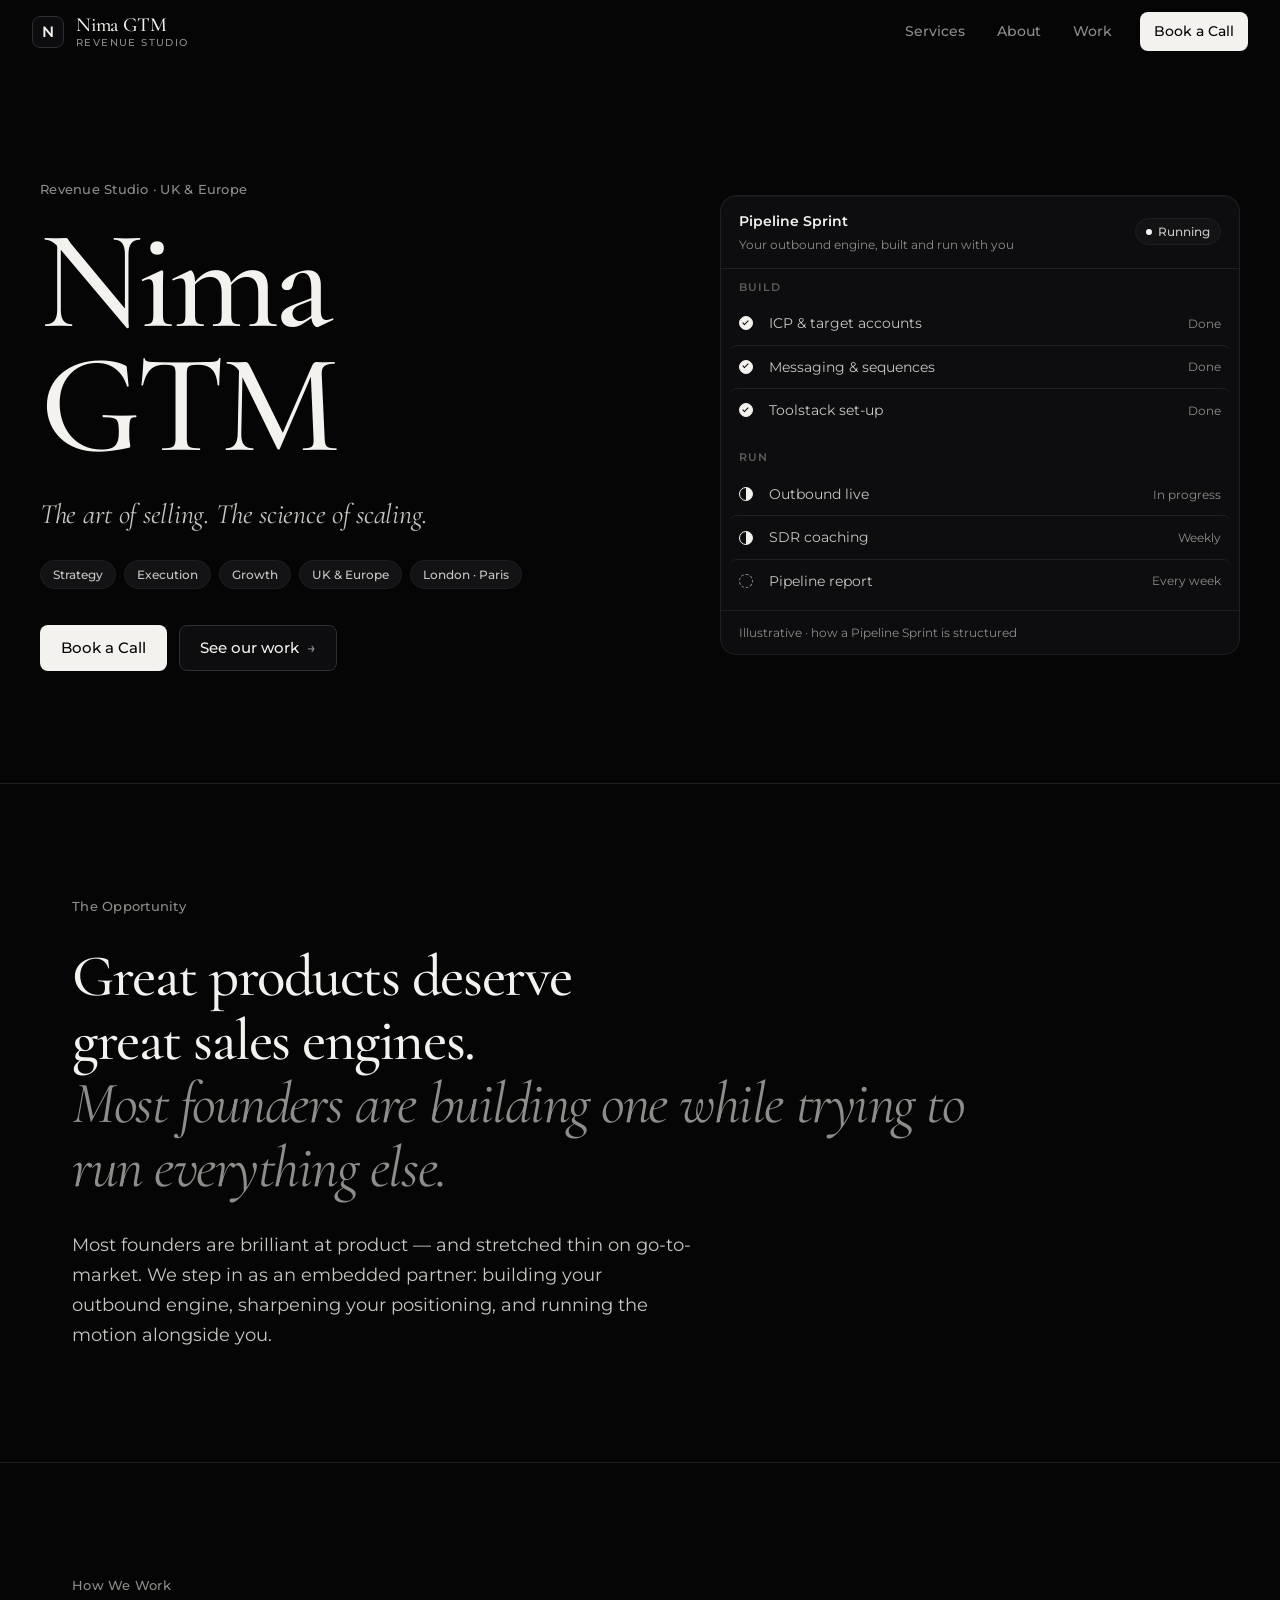
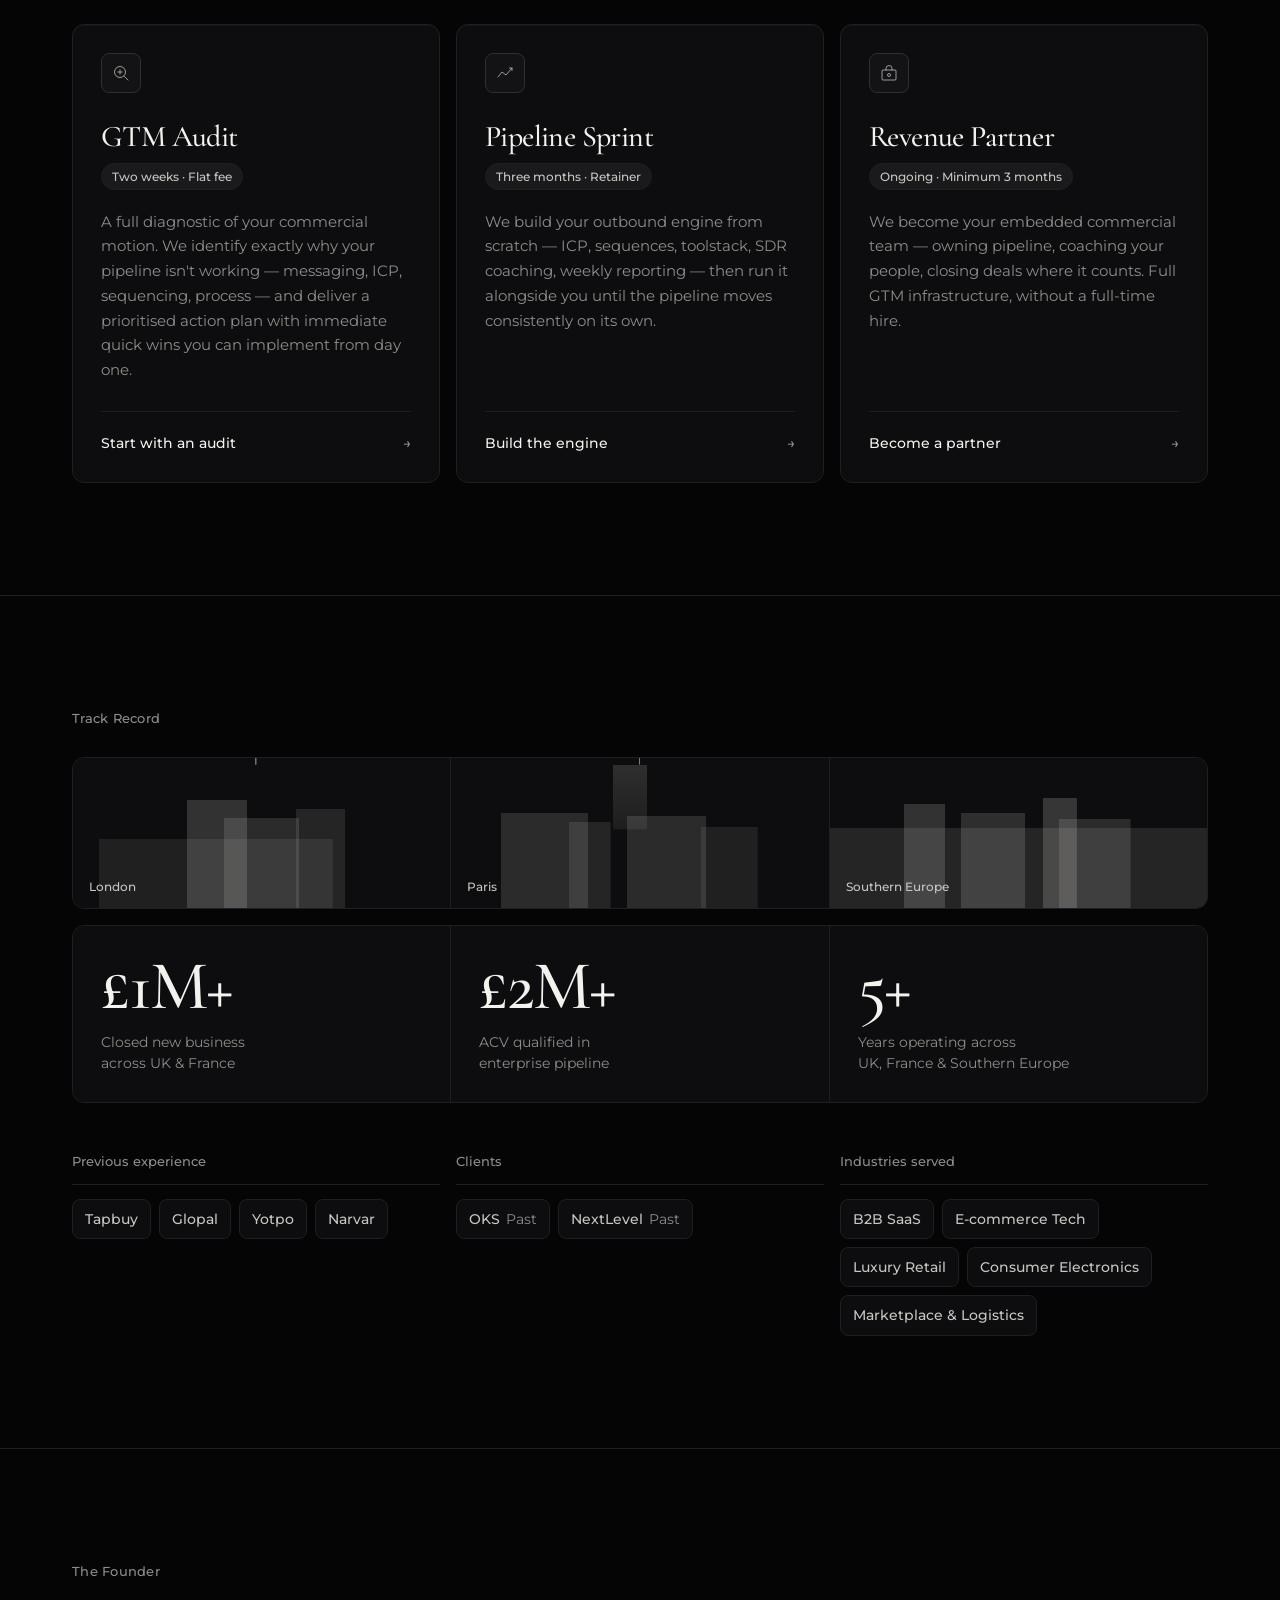
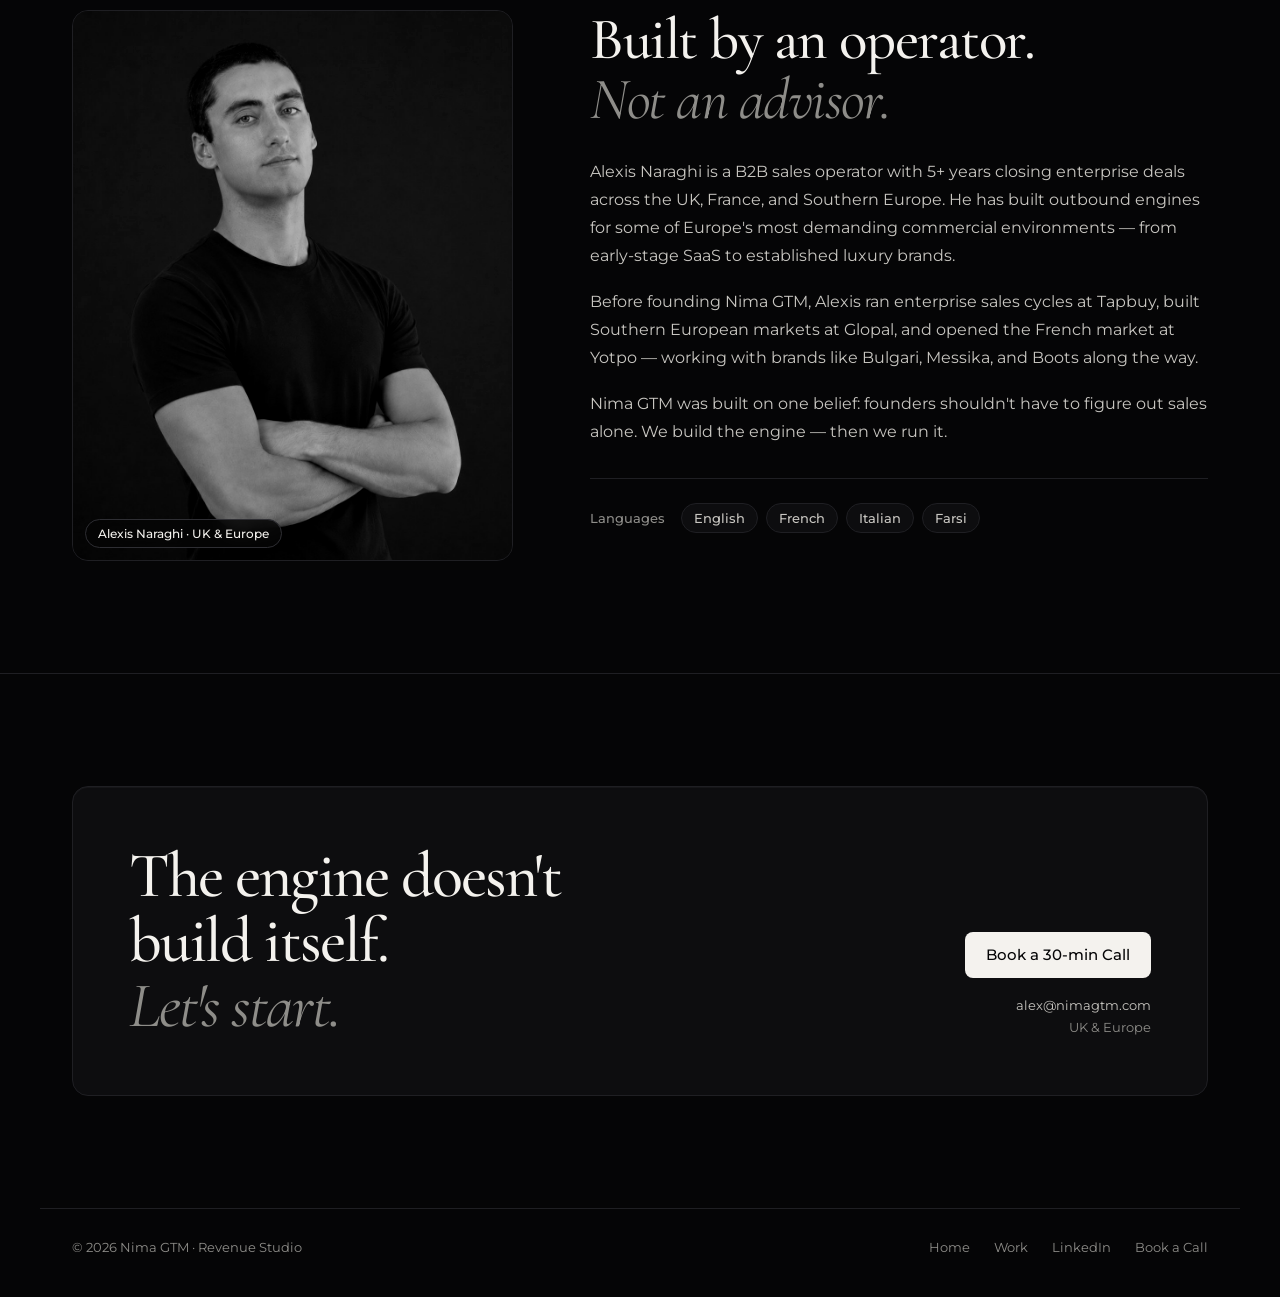
==== index.html @ 38dac333 "Show OKS as a past client OKS engagement ended Oct 2026 (confirmed by Alexis 28 Oct). - Home: OKS cl" ====
<!DOCTYPE html>
<html lang="en">
<head>
<meta charset="UTF-8">
<meta name="viewport" content="width=device-width, initial-scale=1.0">
<meta name="theme-color" content="#050506">
<meta name="description" content="Nima GTM · Revenue Studio. We build the sales engine founders don't have time to build — then we run it. B2B sales consulting across UK & France.">
<title>Nima GTM · Revenue Studio</title>
<link rel="preconnect" href="https://fonts.googleapis.com">
<link rel="preconnect" href="https://fonts.gstatic.com" crossorigin>
<link href="https://fonts.googleapis.com/css2?family=Cormorant+Garamond:ital,wght@0,400;0,500;0,600;1,400;1,500&family=Montserrat:wght@400;500;600&display=swap" rel="stylesheet">
<style>
/* MODIFIED: Linear-inspired restyle (2026-10-22). Near-black canvas, charcoal surface ladder,
   hairline borders, tight 4px-based spacing. Monochrome only; Cormorant Garamond + Montserrat kept. */
*,*::before,*::after{box-sizing:border-box;margin:0;padding:0}
:root{
  /* Surfaces: canvas → panels, hierarchy by lift, not shadow */
  --canvas:#050506;
  --surface-1:#0d0d0f;
  --surface-2:#131316;
  --surface-3:#1a1a1d;
  --hairline:#1f1f23;
  --hairline-strong:#2e2e33;
  /* Ink: warm white and three quieter steps */
  --ink:#f4f2ee;
  --ink-muted:#c8c6c1;
  --ink-subtle:#8e8d89;
  --ink-tertiary:#5d5c59;
  --inverse:#f4f2ee;
  --on-inverse:#050506;
  --nav-glass:rgba(5,5,6,0.82);

  --serif:'Cormorant Garamond',Georgia,serif;
  --sans:'Montserrat',system-ui,sans-serif;

  --r-sm:6px;
  --r-md:8px;
  --r-lg:12px;
  --r-xl:16px;
  --r-pill:9999px;

  --gutter:clamp(20px,4vw,32px);
  --section-y:clamp(72px,9vw,112px);
  --max:1200px;
}
html{scroll-behavior:smooth;scroll-padding-top:80px;color-scheme:dark}
body{
  background:var(--canvas);
  color:var(--ink);
  font-family:var(--sans);
  font-size:16px;
  line-height:1.6;
  font-weight:400;
  -webkit-font-smoothing:antialiased;
  overflow-x:hidden;
}
::selection{background:var(--inverse);color:var(--on-inverse)}
:focus-visible{outline:2px solid var(--ink);outline-offset:3px;border-radius:var(--r-sm)}
a,button{touch-action:manipulation;-webkit-tap-highlight-color:transparent}
h1,h2,h3,.problem-text{text-wrap:balance}
.skip-link{
  position:absolute;left:12px;top:-48px;z-index:200;
  background:var(--inverse);color:var(--on-inverse);
  font-size:14px;font-weight:500;text-decoration:none;
  padding:8px 14px;border-radius:var(--r-md);
}
.skip-link:focus{top:12px}

/* SCROLLBAR */
::-webkit-scrollbar{width:6px}
::-webkit-scrollbar-track{background:var(--canvas)}
::-webkit-scrollbar-thumb{background:var(--surface-3);border-radius:var(--r-pill)}

/* NAV — MODIFIED: 64px bar, readable sentence-case links, CTA stays visible on mobile */
nav{
  position:fixed;top:0;left:0;right:0;z-index:100;
  height:64px;
  display:flex;align-items:center;justify-content:space-between;
  padding:0 var(--gutter);
  border-bottom:1px solid transparent;
  transition:border-color 0.3s,background 0.3s;
}
nav.scrolled{
  border-bottom-color:var(--hairline);
  background:var(--nav-glass);
  backdrop-filter:saturate(1.2) blur(14px);
  -webkit-backdrop-filter:saturate(1.2) blur(14px);
}
.nav-logo{display:flex;align-items:center;gap:12px;text-decoration:none}
.nav-logo-mark{
  width:32px;height:32px;
  background:var(--surface-1);
  border:1px solid var(--hairline-strong);
  border-radius:var(--r-md);
  display:flex;align-items:center;justify-content:center;
  font-family:var(--sans);font-size:15px;font-weight:600;color:var(--ink);
  flex-shrink:0;
}
.nav-brand{display:flex;flex-direction:column;gap:3px}
.nav-name{font-family:var(--serif);font-size:20px;font-weight:500;color:var(--ink);letter-spacing:-0.01em;line-height:1}
.nav-descriptor{font-size:10px;font-weight:500;letter-spacing:0.14em;color:var(--ink-subtle);text-transform:uppercase;line-height:1}
.nav-links{display:flex;align-items:center;gap:8px}
.nav-link{
  font-size:14px;font-weight:500;color:var(--ink-subtle);text-decoration:none;
  padding:8px 12px;border-radius:var(--r-md);
  transition:color 0.2s,background 0.2s;
}
.nav-link:hover{color:var(--ink);background:var(--surface-1)}
.nav-cta{
  margin-left:8px;
  font-size:14px;font-weight:500;
  color:var(--on-inverse);background:var(--inverse);
  text-decoration:none;
  padding:8px 14px;border-radius:var(--r-md);
  transition:opacity 0.2s;
}
.nav-cta:hover{opacity:0.88}

/* BUTTONS — MODIFIED: compact 8px-radius buttons, 44px tap height */
.btn-primary,.btn-secondary{
  display:inline-flex;align-items:center;justify-content:center;gap:8px;
  min-height:44px;
  font-size:15px;font-weight:500;letter-spacing:0;
  text-decoration:none;
  padding:10px 20px;border-radius:var(--r-md);
  border:1px solid transparent;
  transition:background 0.2s,border-color 0.2s,color 0.2s,opacity 0.2s;
}
.btn-primary{color:var(--on-inverse);background:var(--inverse)}
.btn-primary:hover{opacity:0.88}
.btn-secondary{color:var(--ink);background:var(--surface-1);border-color:var(--hairline-strong)}
.btn-secondary:hover{background:var(--surface-2)}
.btn-secondary::after{content:'→';color:var(--ink-subtle);transition:transform 0.2s}
.btn-secondary:hover::after{transform:translateX(3px)}

/* HERO — MODIFIED: no grid texture or glow; headline left, engine panel right */
#hero{
  position:relative;
  padding:calc(64px + clamp(56px,9vw,120px)) var(--gutter) var(--section-y);
}
.hero-inner{
  max-width:var(--max);margin:0 auto;
  display:grid;grid-template-columns:minmax(0,1fr) minmax(0,520px);
  gap:clamp(40px,6vw,88px);align-items:center;
}
.hero-content{position:relative}
.hero-eyebrow{
  font-size:13px;font-weight:500;letter-spacing:0.02em;color:var(--ink-subtle);
  margin-bottom:20px;
  opacity:0;animation:fadeUp 0.7s 0.1s forwards;
}
.hero-title{
  font-family:var(--serif);
  font-size:clamp(76px,11vw,152px);
  font-weight:500;
  line-height:0.88;
  letter-spacing:-0.035em;
  color:var(--ink);
  margin-bottom:28px;
  opacity:0;animation:fadeUp 0.7s 0.2s forwards;
}
.hero-tagline{
  margin-bottom:28px;
  opacity:0;animation:fadeUp 0.7s 0.3s forwards;
}
.hero-tagline-text{
  font-family:var(--serif);font-style:italic;
  font-size:clamp(22px,2.2vw,28px);font-weight:400;line-height:1.3;letter-spacing:-0.01em;
  color:var(--ink-muted);
}
.hero-pills{
  display:flex;gap:8px;flex-wrap:wrap;
  margin-bottom:36px;
  opacity:0;animation:fadeUp 0.7s 0.4s forwards;
}
.pill{
  font-size:12px;font-weight:500;color:var(--ink-muted);
  background:var(--surface-2);
  border:1px solid var(--hairline);
  border-radius:var(--r-pill);
  padding:4px 12px;
}
.hero-cta-row{
  display:flex;align-items:center;gap:12px;flex-wrap:wrap;
  opacity:0;animation:fadeUp 0.7s 0.5s forwards;
}

/* ENGINE PANEL — MODIFIED: new. Plays the role of Linear's product screenshot */
.engine{
  background:var(--surface-1);
  border:1px solid var(--hairline);
  border-radius:var(--r-xl);
  box-shadow:inset 0 1px 0 rgba(255,255,255,0.04);
  overflow:hidden;
  opacity:0;animation:fadeUp 0.8s 0.45s forwards;
}
.engine-head{
  display:flex;align-items:center;justify-content:space-between;gap:12px;
  padding:14px 18px;
  border-bottom:1px solid var(--hairline);
}
.engine-title{font-size:14px;font-weight:600;color:var(--ink)}
.engine-sub{font-size:12px;color:var(--ink-subtle);margin-top:2px}
.status{
  display:inline-flex;align-items:center;gap:6px;
  font-size:12px;font-weight:500;color:var(--ink-muted);
  background:var(--surface-2);border:1px solid var(--hairline);
  border-radius:var(--r-pill);padding:3px 10px;white-space:nowrap;
}
.status::before{content:'';width:6px;height:6px;border-radius:50%;background:var(--ink)}
.engine-phase{
  padding:10px 18px 6px;
  font-size:11px;font-weight:600;letter-spacing:0.08em;text-transform:uppercase;
  color:var(--ink-tertiary);
}
.engine-list{list-style:none;padding:0 8px 8px}
.engine-row{
  display:grid;grid-template-columns:18px minmax(0,1fr) auto;align-items:center;gap:12px;
  padding:10px 10px;border-radius:var(--r-md);
  font-size:14px;color:var(--ink-muted);
}
.engine-row + .engine-row{border-top:1px solid var(--hairline)}
.engine-row:hover{background:var(--surface-2)}
.engine-row-meta{font-size:12px;color:var(--ink-subtle);white-space:nowrap}
.dot{width:14px;height:14px;border-radius:50%;border:1.5px solid var(--ink-subtle);position:relative}
.dot--done{background:var(--ink);border-color:var(--ink)}
.dot--done::after{
  content:'';position:absolute;left:4px;top:1.5px;width:3px;height:6px;
  border:solid var(--canvas);border-width:0 1.5px 1.5px 0;transform:rotate(45deg);
}
.dot--live{border-color:var(--ink);background:conic-gradient(var(--ink) 0 50%,transparent 50% 100%)}
.dot--next{border-style:dashed}
.engine-caption{
  padding:12px 18px;border-top:1px solid var(--hairline);
  font-size:12px;color:var(--ink-subtle);
}

/* SECTION BASE — MODIFIED: hairline separators, tighter rhythm, readable eyebrows */
section{position:relative}
.section-inner{max-width:var(--max);margin:0 auto;padding:var(--section-y) var(--gutter)}
.section-eyebrow{
  font-size:13px;font-weight:500;letter-spacing:0.02em;color:var(--ink-subtle);
  margin-bottom:28px;
}

/* PROBLEM */
#problem{border-top:1px solid var(--hairline)}
.problem-text{
  font-family:var(--serif);
  font-size:clamp(34px,4.6vw,60px);
  font-weight:500;
  line-height:1.08;
  letter-spacing:-0.025em;
  color:var(--ink);
  max-width:900px;
}
.problem-text em{font-style:italic;font-weight:400;color:var(--ink-subtle)}
.problem-sub{
  margin-top:32px;
  font-size:18px;line-height:1.65;
  color:var(--ink-muted);
  max-width:620px;
}

/* OFFERS — MODIFIED: separate charcoal cards on a 16px gap instead of a 1px grid */
#offers{border-top:1px solid var(--hairline)}
.offers-grid{
  display:grid;grid-template-columns:repeat(3,minmax(0,1fr));
  gap:16px;
}
.offer-card{
  background:var(--surface-1);
  border:1px solid var(--hairline);
  border-radius:var(--r-lg);
  box-shadow:inset 0 1px 0 rgba(255,255,255,0.03);
  padding:28px;
  display:flex;flex-direction:column;
  transition:background 0.2s,border-color 0.2s;
}
.offer-card:hover{background:var(--surface-2);border-color:var(--hairline-strong)}
.offer-icon{
  width:40px;height:40px;
  color:var(--ink-muted);
  background:var(--surface-2);
  border:1px solid var(--hairline-strong);
  border-radius:var(--r-md);
  display:flex;align-items:center;justify-content:center;
  margin-bottom:28px;flex-shrink:0;
}
.offer-title{
  font-family:var(--serif);
  font-size:30px;font-weight:500;letter-spacing:-0.02em;
  color:var(--ink);
  margin-bottom:10px;line-height:1.05;
}
.offer-duration{
  align-self:flex-start;
  font-size:12px;font-weight:500;color:var(--ink-muted);
  background:var(--surface-3);border:1px solid var(--hairline);
  border-radius:var(--r-pill);padding:3px 10px;
  margin-bottom:20px;
}
.offer-desc{
  font-size:15px;line-height:1.65;
  color:var(--ink-subtle);
  flex:1;
}
.offer-link{
  margin-top:28px;padding-top:20px;
  border-top:1px solid var(--hairline);
  font-size:14px;font-weight:500;
  color:var(--ink);text-decoration:none;
  display:flex;align-items:center;justify-content:space-between;gap:10px;
}
.offer-link::after{content:'→';color:var(--ink-subtle);transition:transform 0.2s,color 0.2s}
.offer-link:hover::after{transform:translateX(4px);color:var(--ink)}

/* PROOF — MODIFIED: city band and stats as rounded panels; logo groups in three columns */
#proof{border-top:1px solid var(--hairline)}
.proof-panel{
  border:1px solid var(--hairline);
  border-radius:var(--r-lg);
  overflow:hidden;
  margin-bottom:16px;
}
.proof-city-band{
  display:grid;grid-template-columns:repeat(3,minmax(0,1fr));
  gap:1px;background:var(--hairline);
  height:150px;
}
.proof-city{position:relative;overflow:hidden;transition:filter 0.4s}
.proof-city--london{
  background:
    linear-gradient(to bottom,rgba(200,198,193,0.55) 0%,rgba(200,198,193,0.55) 4%,transparent 5%) 48.5% 0/1.5px 100% no-repeat,
    linear-gradient(to bottom,transparent 28%,rgba(200,198,193,0.20) 28%) 36% 0/16% 100% no-repeat,
    linear-gradient(to bottom,transparent 40%,rgba(200,198,193,0.16) 40%) 50% 0/20% 100% no-repeat,
    linear-gradient(to bottom,transparent 34%,rgba(200,198,193,0.13) 34%) 68% 0/13% 100% no-repeat,
    linear-gradient(to bottom,transparent 54%,rgba(200,198,193,0.10) 54%) 18% 0/62% 100% no-repeat,
    var(--surface-1);
}
.proof-city--paris{
  background:
    linear-gradient(to bottom,rgba(200,198,193,0.60) 0%,rgba(200,198,193,0.60) 4%,transparent 5%) 50% 0/1px 100% no-repeat,
    linear-gradient(to bottom,transparent 5%,rgba(200,198,193,0.18) 5%,rgba(200,198,193,0.09) 47%,transparent 48%) 47% 0/9% 100% no-repeat,
    linear-gradient(to bottom,transparent 37%,rgba(200,198,193,0.16) 37%) 17% 0/23% 100% no-repeat,
    linear-gradient(to bottom,transparent 43%,rgba(200,198,193,0.13) 43%) 35% 0/11% 100% no-repeat,
    linear-gradient(to bottom,transparent 39%,rgba(200,198,193,0.16) 39%) 59% 0/21% 100% no-repeat,
    linear-gradient(to bottom,transparent 46%,rgba(200,198,193,0.10) 46%) 78% 0/15% 100% no-repeat,
    var(--surface-1);
}
.proof-city--europe{
  background:
    linear-gradient(to bottom,transparent 47%,rgba(200,198,193,0.13) 47%) 0 0/100% 100% no-repeat,
    linear-gradient(to bottom,transparent 31%,rgba(200,198,193,0.20) 31%) 22% 0/11% 100% no-repeat,
    linear-gradient(to bottom,transparent 37%,rgba(200,198,193,0.18) 37%) 42% 0/17% 100% no-repeat,
    linear-gradient(to bottom,transparent 27%,rgba(200,198,193,0.22) 27%) 62% 0/9% 100% no-repeat,
    linear-gradient(to bottom,transparent 41%,rgba(200,198,193,0.16) 41%) 75% 0/19% 100% no-repeat,
    var(--surface-1);
}
.proof-city:hover{filter:brightness(1.4)}
.proof-city-label{
  position:absolute;bottom:12px;left:16px;
  font-size:12px;font-weight:500;color:var(--ink-muted);
}

.proof-stats{
  display:grid;grid-template-columns:repeat(3,minmax(0,1fr));
  gap:1px;background:var(--hairline);
}
.stat{background:var(--surface-1);padding:28px}
.stat-number{
  font-family:var(--serif);
  font-size:clamp(48px,5.4vw,72px);
  font-weight:500;letter-spacing:-0.03em;color:var(--ink);
  line-height:0.95;margin-bottom:12px;
}
.stat-label{font-size:14px;line-height:1.5;color:var(--ink-subtle)}

.proof-groups{
  display:grid;grid-template-columns:repeat(3,minmax(0,1fr));
  gap:16px;margin-top:48px;
}
.proof-logos-label{
  font-size:13px;font-weight:500;color:var(--ink-subtle);
  padding-bottom:12px;margin-bottom:14px;
  border-bottom:1px solid var(--hairline);
}
.proof-logos{display:flex;flex-wrap:wrap;gap:8px}
.proof-logo-item{
  font-size:14px;font-weight:500;
  color:var(--ink-muted);
  background:var(--surface-1);
  border:1px solid var(--hairline);
  border-radius:var(--r-md);
  padding:8px 12px;white-space:nowrap;
  transition:color 0.2s,border-color 0.2s;
}
.proof-logo-item:hover{color:var(--ink);border-color:var(--hairline-strong)}
.proof-logo-item.current{color:var(--ink);border-color:var(--hairline-strong)}
/* MODIFIED: current/past marker inside client chips */
.proof-logo-note{font-weight:400;color:var(--ink-subtle);margin-left:6px}

/* ABOUT — MODIFIED: photo framed as a panel; 5/7 split */
#about{border-top:1px solid var(--hairline)}
.about-grid{
  display:grid;grid-template-columns:minmax(0,5fr) minmax(0,7fr);
  gap:clamp(32px,6vw,80px);align-items:start;
}
.about-photo-wrap{
  position:relative;
  border:1px solid var(--hairline);
  border-radius:var(--r-xl);
  overflow:hidden;
  background:var(--surface-1);
}
.about-photo{
  width:100%;height:auto;aspect-ratio:4/5;
  object-fit:cover;object-position:center top;
  display:block;filter:grayscale(100%) contrast(1.05);
}
.about-photo-caption{
  position:absolute;left:12px;bottom:12px;
  font-size:12px;font-weight:500;color:var(--ink);
  background:var(--nav-glass);
  backdrop-filter:blur(10px);-webkit-backdrop-filter:blur(10px);
  border:1px solid var(--hairline-strong);
  border-radius:var(--r-pill);padding:4px 12px;
}
.about-title{
  font-family:var(--serif);
  font-size:clamp(38px,4.6vw,60px);
  font-weight:500;line-height:1.02;letter-spacing:-0.025em;
  color:var(--ink);margin-bottom:28px;
}
.about-title em{font-weight:400;color:var(--ink-subtle)}
.about-text{
  font-size:16px;line-height:1.75;
  color:var(--ink-muted);
  margin-bottom:18px;max-width:620px;
}
.about-langs{
  margin-top:32px;padding-top:24px;
  border-top:1px solid var(--hairline);
  display:flex;align-items:center;gap:16px;flex-wrap:wrap;
}
.about-langs-label{font-size:13px;font-weight:500;color:var(--ink-subtle)}
.about-langs-list{display:flex;flex-wrap:wrap;gap:8px}
.lang-tag{
  font-size:13px;font-weight:500;color:var(--ink-muted);
  background:var(--surface-1);border:1px solid var(--hairline);
  border-radius:var(--r-pill);padding:4px 12px;
}

/* FOOTER CTA — MODIFIED: closing banner as a lifted panel */
#footer-cta{border-top:1px solid var(--hairline)}
.footer-cta-wrap{max-width:var(--max);margin:0 auto;padding:var(--section-y) var(--gutter)}
.footer-cta-inner{
  background:var(--surface-1);
  border:1px solid var(--hairline);
  border-radius:var(--r-xl);
  box-shadow:inset 0 1px 0 rgba(255,255,255,0.04);
  padding:clamp(32px,5vw,56px);
  display:grid;grid-template-columns:minmax(0,1fr) auto;
  align-items:end;gap:40px;
}
.footer-cta-title{
  font-family:var(--serif);
  font-size:clamp(38px,5vw,68px);
  font-weight:500;line-height:1.02;letter-spacing:-0.03em;
  color:var(--ink);max-width:640px;
}
.footer-cta-title em{font-weight:400;color:var(--ink-subtle)}
.footer-cta-right{
  display:flex;flex-direction:column;
  align-items:flex-end;gap:16px;
}
.footer-meta{
  font-size:13px;line-height:1.7;
  color:var(--ink-subtle);text-align:right;
}
.footer-meta a{color:var(--ink-muted);text-decoration:none;transition:color 0.2s}
.footer-meta a:hover{color:var(--ink)}

/* FOOTER BAR */
footer{
  border-top:1px solid var(--hairline);
  max-width:var(--max);margin:0 auto;
  padding:28px var(--gutter) 40px;
  display:flex;align-items:center;justify-content:space-between;gap:16px;
}
.footer-copy{font-size:13px;color:var(--ink-subtle)}
.footer-nav{display:flex;gap:24px;flex-wrap:wrap}
.footer-nav a{
  font-size:13px;color:var(--ink-subtle);
  text-decoration:none;transition:color 0.2s;
}
.footer-nav a:hover{color:var(--ink)}

/* ANIMATIONS — MODIFIED: shorter travel, respects reduced motion */
@keyframes fadeUp{
  from{opacity:0;transform:translateY(16px)}
  to{opacity:1;transform:translateY(0)}
}
.reveal{
  opacity:0;transform:translateY(20px);
  transition:opacity 0.7s cubic-bezier(0.16,1,0.3,1),transform 0.7s cubic-bezier(0.16,1,0.3,1);
}
.reveal.visible{opacity:1;transform:translateY(0)}
.reveal-delay-1{transition-delay:0.08s}
.reveal-delay-2{transition-delay:0.16s}
.reveal-delay-3{transition-delay:0.24s}
.reveal-delay-4{transition-delay:0.32s}
@media (prefers-reduced-motion:reduce){
  html{scroll-behavior:auto}
  *,*::before,*::after{animation:none!important;transition:none!important}
  .hero-eyebrow,.hero-title,.hero-tagline,.hero-pills,.hero-cta-row,.engine,.reveal{opacity:1;transform:none}
}

/* RESPONSIVE */
@media(max-width:1024px){
  .hero-inner{grid-template-columns:1fr}
  .engine{max-width:620px}
  .offers-grid{grid-template-columns:repeat(2,minmax(0,1fr))}
  .proof-groups{grid-template-columns:repeat(2,minmax(0,1fr))}
}
@media(max-width:768px){
  .nav-link{display:none}
  .nav-cta{margin-left:0}
  .offers-grid{grid-template-columns:1fr}
  .proof-city-band{grid-template-columns:1fr;height:auto}
  .proof-city{height:88px}
  .proof-stats{grid-template-columns:1fr}
  .proof-groups{grid-template-columns:1fr;gap:28px;margin-top:40px}
  .about-grid{grid-template-columns:1fr}
  .about-photo-wrap{max-width:420px}
  .footer-cta-inner{grid-template-columns:1fr;align-items:start}
  .footer-cta-right{align-items:flex-start}
  .footer-meta{text-align:left}
  footer{flex-direction:column;align-items:flex-start}
}
@media(max-width:480px){
  .nav-descriptor{display:none}
  .hero-cta-row .btn-primary,.hero-cta-row .btn-secondary{flex:1 1 100%}
}
</style>
</head>
<body>
<a class="skip-link" href="#problem">Skip to content</a>

<!-- NAV -->
<nav id="nav" aria-label="Main">
  <a href="index.html" class="nav-logo">
    <div class="nav-logo-mark">N</div>
    <div class="nav-brand">
      <span class="nav-name">Nima GTM</span>
      <span class="nav-descriptor">Revenue Studio</span>
    </div>
  </a>
  <div class="nav-links">
    <a href="services.html" class="nav-link">Services</a>
    <a href="#about" class="nav-link">About</a>
    <a href="work.html" class="nav-link">Work</a>
    <a href="https://calendar.app.google/csMAmkrfrARDxmJ37" target="_blank" rel="noopener" class="nav-cta">Book a Call</a>
  </div>
</nav>

<!-- HERO -->
<section id="hero">
  <!-- MODIFIED: two-column hero; texture, glow and scroll hint removed; engine panel added -->
  <div class="hero-inner">
    <div class="hero-content">
      <p class="hero-eyebrow">Revenue Studio · UK & Europe</p>
      <h1 class="hero-title">Nima<br>GTM</h1>
      <div class="hero-tagline">
        <span class="hero-tagline-text">The art of selling. The science of scaling.</span>
      </div>
      <div class="hero-pills">
        <span class="pill">Strategy</span>
        <span class="pill">Execution</span>
        <span class="pill">Growth</span>
        <span class="pill">UK & Europe</span>
        <span class="pill">London · Paris</span>
      </div>
      <div class="hero-cta-row">
        <a href="https://calendar.app.google/csMAmkrfrARDxmJ37" target="_blank" rel="noopener" class="btn-primary">Book a Call</a>
        <a href="work.html" class="btn-secondary">See our work</a>
      </div>
    </div>

    <figure class="engine" aria-labelledby="engine-title">
      <div class="engine-head">
        <div>
          <p class="engine-title" id="engine-title">Pipeline Sprint</p>
          <p class="engine-sub">Your outbound engine, built and run with you</p>
        </div>
        <span class="status">Running</span>
      </div>
      <p class="engine-phase">Build</p>
      <ul class="engine-list">
        <li class="engine-row"><span class="dot dot--done" aria-hidden="true"></span><span>ICP & target accounts</span><span class="engine-row-meta">Done</span></li>
        <li class="engine-row"><span class="dot dot--done" aria-hidden="true"></span><span>Messaging & sequences</span><span class="engine-row-meta">Done</span></li>
        <li class="engine-row"><span class="dot dot--done" aria-hidden="true"></span><span>Toolstack set-up</span><span class="engine-row-meta">Done</span></li>
      </ul>
      <p class="engine-phase">Run</p>
      <ul class="engine-list">
        <li class="engine-row"><span class="dot dot--live" aria-hidden="true"></span><span>Outbound live</span><span class="engine-row-meta">In progress</span></li>
        <li class="engine-row"><span class="dot dot--live" aria-hidden="true"></span><span>SDR coaching</span><span class="engine-row-meta">Weekly</span></li>
        <li class="engine-row"><span class="dot dot--next" aria-hidden="true"></span><span>Pipeline report</span><span class="engine-row-meta">Every week</span></li>
      </ul>
      <figcaption class="engine-caption">Illustrative · how a Pipeline Sprint is structured</figcaption>
    </figure>
  </div>
</section>

<!-- PROBLEM -->
<section id="problem">
  <div class="section-inner">
    <h2 class="section-eyebrow reveal">The Opportunity</h2>
    <p class="problem-text reveal reveal-delay-1">
      Great products deserve great sales engines.<br>
      <em>Most founders are building one while trying to run everything else.</em>
    </p>
    <p class="problem-sub reveal reveal-delay-2">
      Most founders are brilliant at product — and stretched thin on go-to-market. We step in as an embedded partner: building your outbound engine, sharpening your positioning, and running the motion alongside you.
    </p>
  </div>
</section>

<!-- OFFERS -->
<section id="offers">
  <div class="section-inner">
    <h2 class="section-eyebrow reveal">How We Work</h2>
    <div class="offers-grid"><!-- MODIFIED: separate panels -->

      <div class="offer-card reveal reveal-delay-1">
        <div class="offer-icon" aria-hidden="true">
          <svg width="20" height="20" viewBox="0 0 20 20" fill="none" xmlns="http://www.w3.org/2000/svg">
            <circle cx="9" cy="9" r="5.5" stroke="currentColor" stroke-width="0.75"/>
            <line x1="13.5" y1="13.5" x2="17" y2="17" stroke="currentColor" stroke-width="0.75" stroke-linecap="round"/>
            <line x1="6.5" y1="9" x2="11.5" y2="9" stroke="currentColor" stroke-width="0.75"/>
            <line x1="9" y1="6.5" x2="9" y2="11.5" stroke="currentColor" stroke-width="0.75"/>
          </svg>
        </div>
        <h3 class="offer-title">GTM Audit</h3>
        <p class="offer-duration">Two weeks · Flat fee</p>
        <p class="offer-desc">
          A full diagnostic of your commercial motion. We identify exactly why your pipeline isn't working — messaging, ICP, sequencing, process — and deliver a prioritised action plan with immediate quick wins you can implement from day one.
        </p>
        <a href="https://calendar.app.google/csMAmkrfrARDxmJ37" target="_blank" rel="noopener" class="offer-link">Start with an audit</a>
      </div>

      <div class="offer-card reveal reveal-delay-2">
        <div class="offer-icon" aria-hidden="true">
          <svg width="20" height="20" viewBox="0 0 20 20" fill="none" xmlns="http://www.w3.org/2000/svg">
            <polyline points="3,14 7,9 11,12 17,5" stroke="currentColor" stroke-width="0.75" stroke-linecap="round" stroke-linejoin="round"/>
            <line x1="14" y1="5" x2="17" y2="5" stroke="currentColor" stroke-width="0.75"/>
            <line x1="17" y1="5" x2="17" y2="8" stroke="currentColor" stroke-width="0.75"/>
          </svg>
        </div>
        <h3 class="offer-title">Pipeline Sprint</h3>
        <p class="offer-duration">Three months · Retainer</p>
        <p class="offer-desc">
          We build your outbound engine from scratch — ICP, sequences, toolstack, SDR coaching, weekly reporting — then run it alongside you until the pipeline moves consistently on its own.
        </p>
        <a href="https://calendar.app.google/csMAmkrfrARDxmJ37" target="_blank" rel="noopener" class="offer-link">Build the engine</a>
      </div>

      <div class="offer-card reveal reveal-delay-3">
        <div class="offer-icon" aria-hidden="true">
          <svg width="20" height="20" viewBox="0 0 20 20" fill="none" xmlns="http://www.w3.org/2000/svg">
            <rect x="3" y="7" width="14" height="10" rx="1" stroke="currentColor" stroke-width="0.75"/>
            <path d="M7 7V5.5A3 3 0 0 1 13 5.5V7" stroke="currentColor" stroke-width="0.75" stroke-linecap="round"/>
            <circle cx="10" cy="12" r="1.5" stroke="currentColor" stroke-width="0.75"/>
          </svg>
        </div>
        <h3 class="offer-title">Revenue Partner</h3>
        <p class="offer-duration">Ongoing · Minimum 3 months</p>
        <p class="offer-desc">
          We become your embedded commercial team — owning pipeline, coaching your people, closing deals where it counts. Full GTM infrastructure, without a full-time hire.
        </p>
        <a href="https://calendar.app.google/csMAmkrfrARDxmJ37" target="_blank" rel="noopener" class="offer-link">Become a partner</a>
      </div>

    </div>
  </div>
</section>

<!-- PROOF -->
<section id="proof">
  <div class="section-inner">
    <h2 class="section-eyebrow reveal">Track Record</h2>

    <!-- CSS-only city panels — no external images -->
    <!-- MODIFIED: city band and stats wrapped in rounded panels -->
    <div class="proof-panel reveal">
    <div class="proof-city-band">
      <div class="proof-city proof-city--london">
        <span class="proof-city-label">London</span>
      </div>
      <div class="proof-city proof-city--paris">
        <span class="proof-city-label">Paris</span>
      </div>
      <div class="proof-city proof-city--europe">
        <span class="proof-city-label">Southern Europe</span>
      </div>
    </div>
    </div>

    <div class="proof-panel">
    <div class="proof-stats">
      <div class="stat reveal reveal-delay-1">
        <p class="stat-number">£1M+</p>
        <p class="stat-label">Closed new business<br>across UK & France</p>
      </div>
      <div class="stat reveal reveal-delay-2">
        <p class="stat-number">£2M+</p>
        <p class="stat-label">ACV qualified in<br>enterprise pipeline</p>
      </div>
      <div class="stat reveal reveal-delay-3">
        <p class="stat-number">5+</p>
        <p class="stat-label">Years operating across<br>UK, France & Southern Europe</p>
      </div>
    </div>
    </div>

    <!-- MODIFIED: logo groups side by side; inline margins removed -->
    <div class="proof-groups">
    <div class="proof-group">
    <p class="proof-logos-label reveal">Previous experience</p>
    <div class="proof-logos reveal reveal-delay-1">
      <span class="proof-logo-item">Tapbuy</span>
      <span class="proof-logo-item">Glopal</span>
      <span class="proof-logo-item">Yotpo</span>
      <span class="proof-logo-item">Narvar</span>
    </div>
    </div>
    <div class="proof-group">
    <p class="proof-logos-label reveal">Clients</p>
    <div class="proof-logos reveal reveal-delay-1">
      <span class="proof-logo-item">OKS<span class="proof-logo-note">Past</span></span>
      <span class="proof-logo-item">NextLevel<span class="proof-logo-note">Past</span></span>
    </div>
    </div>
    <div class="proof-group">
    <p class="proof-logos-label reveal">Industries served</p>
    <div class="proof-logos reveal reveal-delay-1">
      <span class="proof-logo-item">B2B SaaS</span>
      <span class="proof-logo-item">E-commerce Tech</span>
      <span class="proof-logo-item">Luxury Retail</span>
      <span class="proof-logo-item">Consumer Electronics</span>
      <span class="proof-logo-item">Marketplace & Logistics</span>
    </div>
    </div>
    </div>
  </div>
</section>

<!-- ABOUT -->
<section id="about">
  <div class="section-inner">
    <h2 class="section-eyebrow reveal">The Founder</h2>
    <div class="about-grid">
      <div class="about-photo-wrap reveal">
        <img loading="lazy" decoding="async" width="800" height="1000" src="[data-uri]" alt="Alexis Naraghi — Founder, Nima GTM" class="about-photo">
        <p class="about-photo-caption">Alexis Naraghi · UK & Europe</p>
      </div>
      <div class="about-content">
        <h3 class="about-title reveal">Built by an operator.<br><em>Not an advisor.</em></h3>
        <p class="about-text reveal reveal-delay-1">
          Alexis Naraghi is a B2B sales operator with 5+ years closing enterprise deals across the UK, France, and Southern Europe. He has built outbound engines for some of Europe's most demanding commercial environments — from early-stage SaaS to established luxury brands.
        </p>
        <p class="about-text reveal reveal-delay-2">
          Before founding Nima GTM, Alexis ran enterprise sales cycles at Tapbuy, built Southern European markets at Glopal, and opened the French market at Yotpo — working with brands like Bulgari, Messika, and Boots along the way.
        </p>
        <p class="about-text reveal reveal-delay-3">
          Nima GTM was built on one belief: founders shouldn't have to figure out sales alone. We build the engine — then we run it.
        </p>
        <div class="about-langs reveal reveal-delay-4">
          <p class="about-langs-label">Languages</p>
          <div class="about-langs-list">
            <span class="lang-tag">English</span>
            <span class="lang-tag">French</span>
            <span class="lang-tag">Italian</span>
            <span class="lang-tag">Farsi</span>
          </div>
        </div>
      </div>
    </div>
  </div>
</section>

<!-- FOOTER CTA -->
<section id="footer-cta">
  <!-- MODIFIED: closing CTA as a lifted panel; grid texture removed -->
  <div class="footer-cta-wrap">
  <div class="footer-cta-inner">
    <h2 class="footer-cta-title reveal">The engine doesn't build itself.<br><em>Let's start.</em></h2>
    <div class="footer-cta-right reveal reveal-delay-2">
      <a href="https://calendar.app.google/csMAmkrfrARDxmJ37" target="_blank" rel="noopener" class="btn-primary">Book a 30-min Call</a>
      <p class="footer-meta">
        <a href="mailto:alex@nimagtm.com">alex@nimagtm.com</a><br>
        UK & Europe
      </p>
    </div>
  </div>
  </div>
</section>

<!-- FOOTER -->
<footer>
  <p class="footer-copy">© 2026 Nima GTM · Revenue Studio</p>
  <div class="footer-nav">
    <a href="index.html">Home</a>
    <a href="work.html">Work</a>
    <a href="https://www.linkedin.com/in/alexis-naraghi-510415134/" target="_blank" rel="noopener">LinkedIn</a>
    <a href="https://calendar.app.google/csMAmkrfrARDxmJ37" target="_blank" rel="noopener">Book a Call</a>
  </div>
</footer>

<script>
const nav = document.getElementById('nav');
window.addEventListener('scroll', () => {
  nav.classList.toggle('scrolled', window.scrollY > 60);
});

const reveals = document.querySelectorAll('.reveal');
const observer = new IntersectionObserver((entries) => {
  entries.forEach(e => {
    if(e.isIntersecting) {
      e.target.classList.add('visible');
      observer.unobserve(e.target);
    }
  });
}, {threshold: 0.12});
reveals.forEach(el => observer.observe(el));

document.querySelectorAll('a[href^="#"]').forEach(a => {
  a.addEventListener('click', e => {
    e.preventDefault();
    const target = document.querySelector(a.getAttribute('href'));
    if(target) target.scrollIntoView({behavior:'smooth'});
  });
});
</script>
</body>
</html>
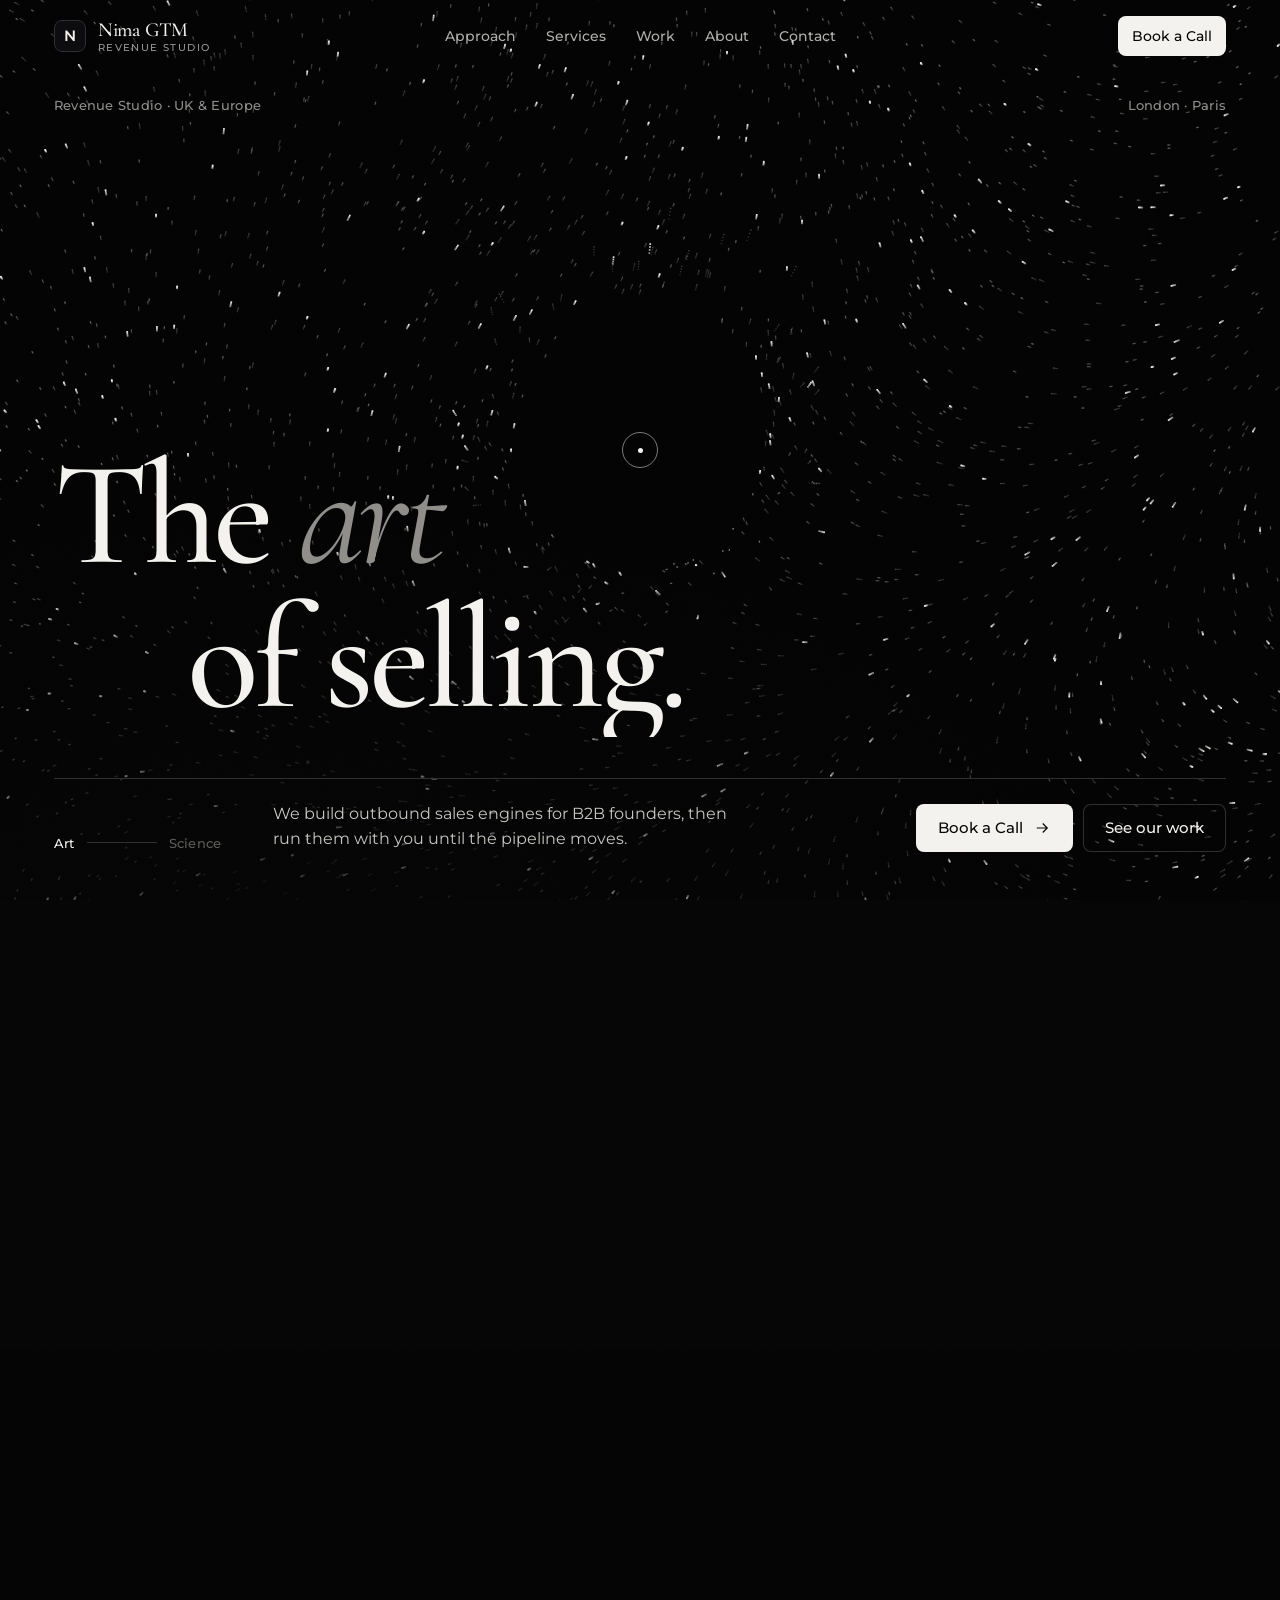
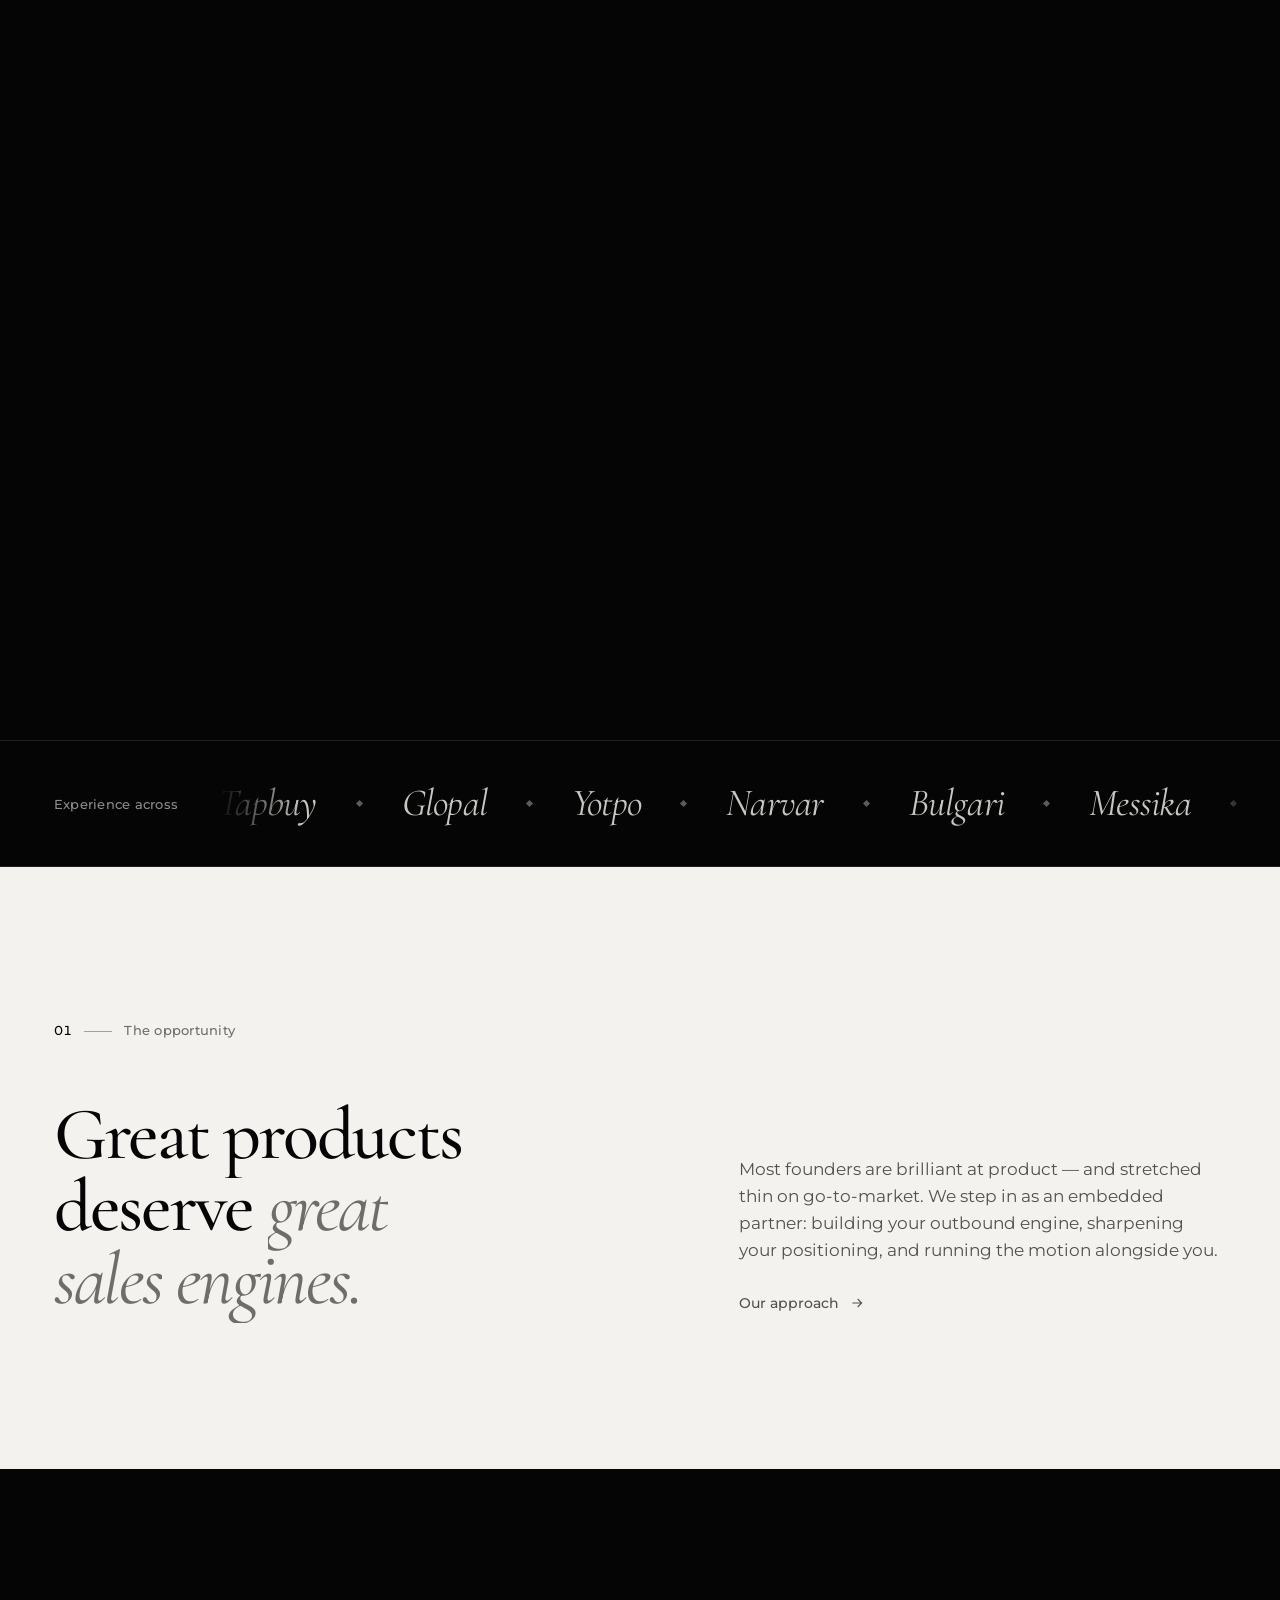
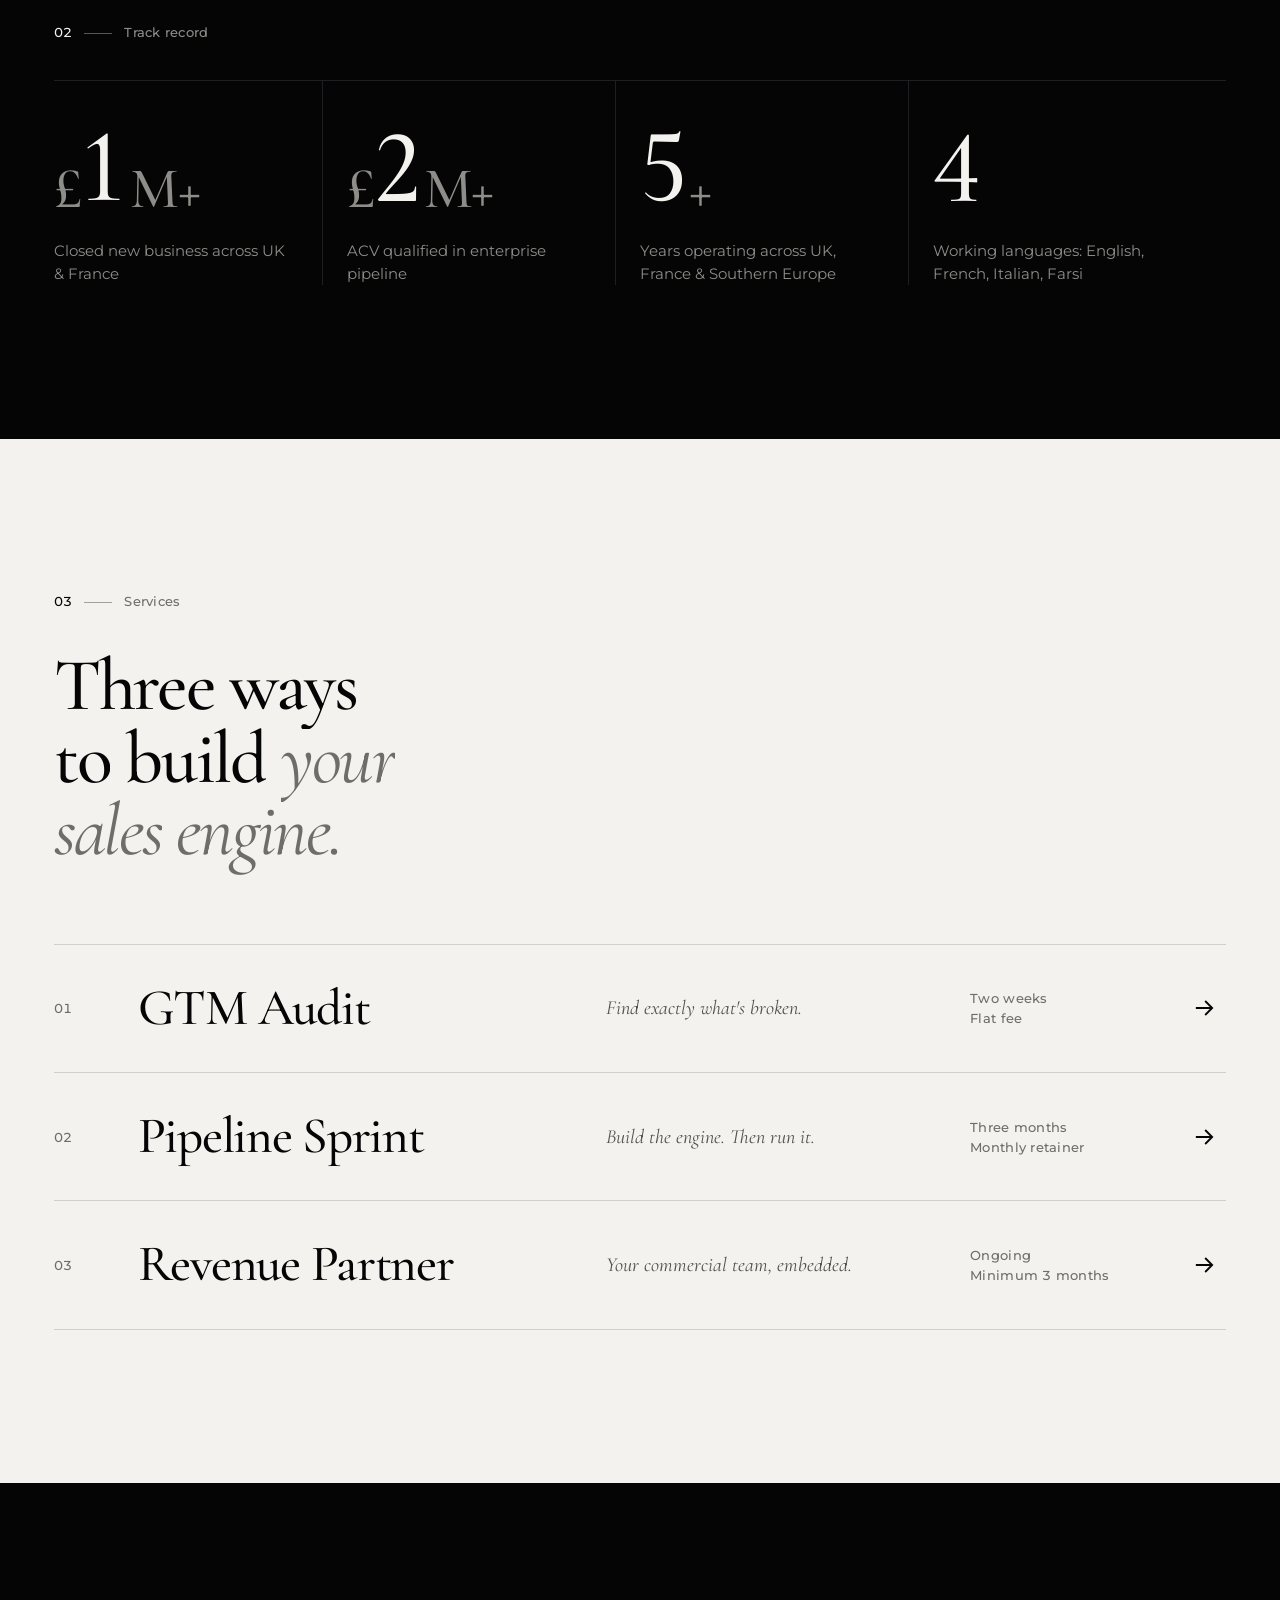
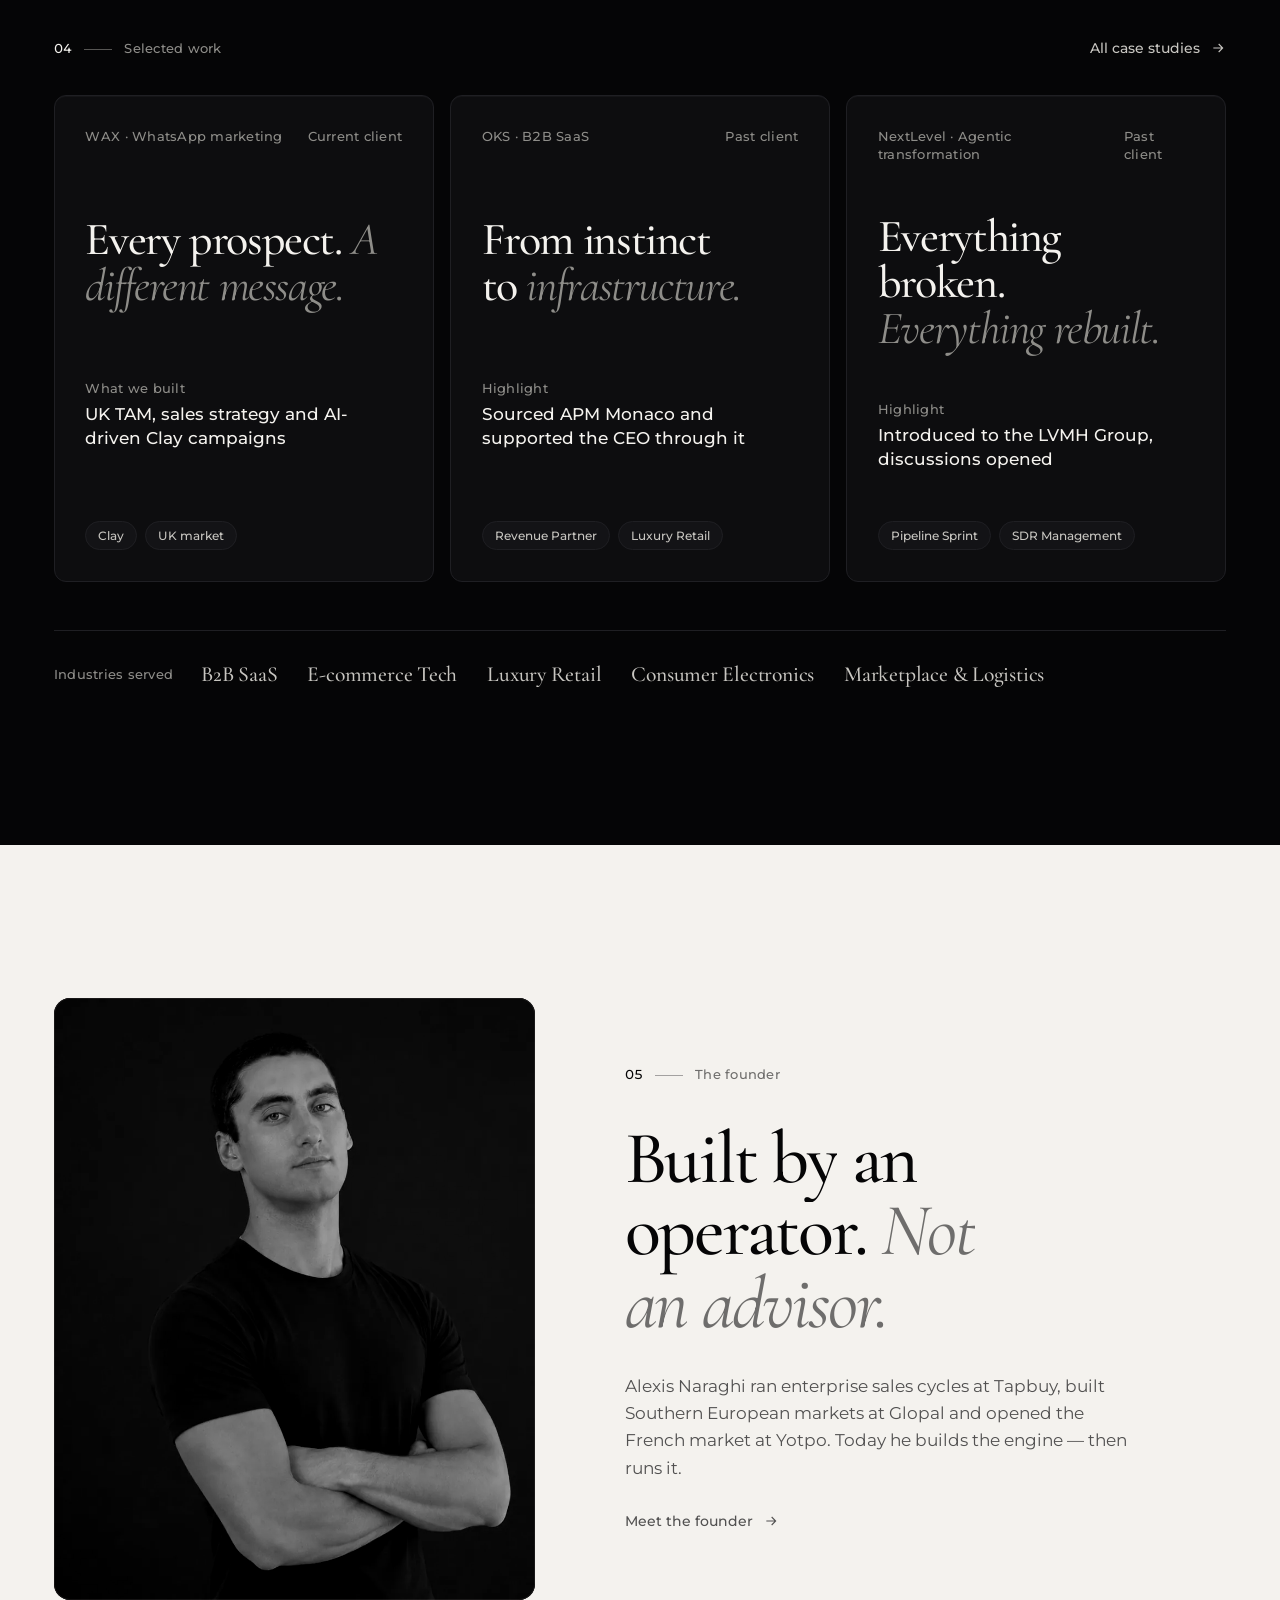
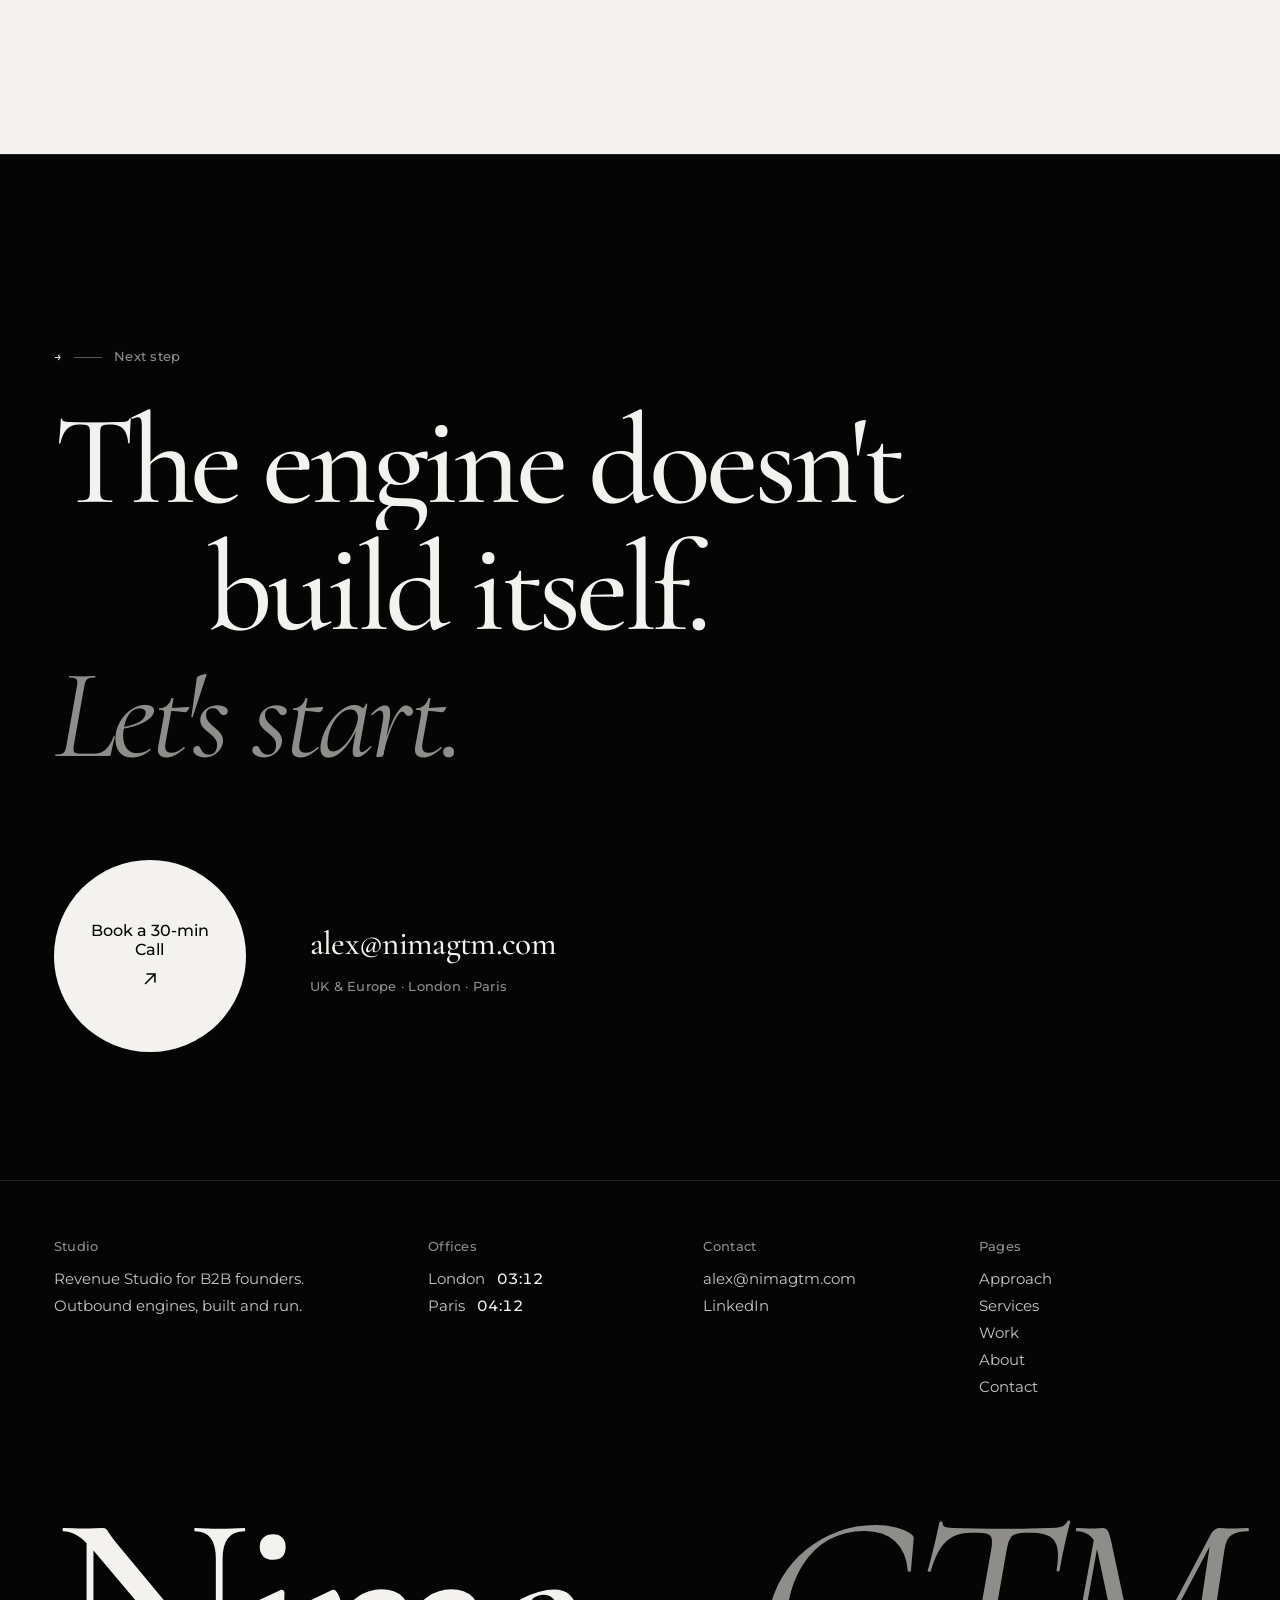
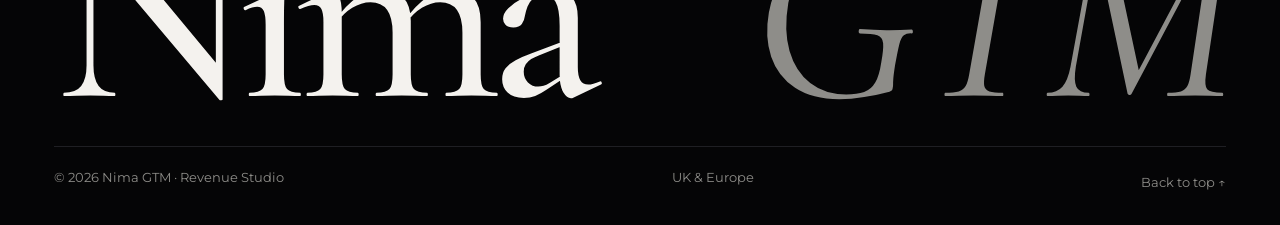
==== commit 3b17d69b: "Rebuild site with motion design and upgraded phone experience Six real pages (Home, Approach, Servic" ====
--- a/index.html
+++ b/index.html
@@ -2,845 +2,182 @@
 <html lang="en">
 <head>
 <meta charset="UTF-8">
-<meta name="viewport" content="width=device-width, initial-scale=1.0">
+<meta name="viewport" content="width=device-width, initial-scale=1, viewport-fit=cover">
 <meta name="theme-color" content="#050506">
-<meta name="description" content="Nima GTM · Revenue Studio. We build the sales engine founders don't have time to build — then we run it. B2B sales consulting across UK & France.">
+<meta name="description" content="Nima GTM · Revenue Studio. We build the sales engine founders don't have time to build — then we run it. B2B sales consulting across UK &amp; France.">
 <title>Nima GTM · Revenue Studio</title>
+<link rel="icon" href="assets/favicon.svg" type="image/svg+xml">
 <link rel="preconnect" href="https://fonts.googleapis.com">
 <link rel="preconnect" href="https://fonts.gstatic.com" crossorigin>
-<link href="https://fonts.googleapis.com/css2?family=Cormorant+Garamond:ital,wght@0,400;0,500;0,600;1,400;1,500&family=Montserrat:wght@400;500;600&display=swap" rel="stylesheet">
-<style>
-/* MODIFIED: Linear-inspired restyle (2026-10-22). Near-black canvas, charcoal surface ladder,
-   hairline borders, tight 4px-based spacing. Monochrome only; Cormorant Garamond + Montserrat kept. */
-*,*::before,*::after{box-sizing:border-box;margin:0;padding:0}
-:root{
-  /* Surfaces: canvas → panels, hierarchy by lift, not shadow */
-  --canvas:#050506;
-  --surface-1:#0d0d0f;
-  --surface-2:#131316;
-  --surface-3:#1a1a1d;
-  --hairline:#1f1f23;
-  --hairline-strong:#2e2e33;
-  /* Ink: warm white and three quieter steps */
-  --ink:#f4f2ee;
-  --ink-muted:#c8c6c1;
-  --ink-subtle:#8e8d89;
-  --ink-tertiary:#5d5c59;
-  --inverse:#f4f2ee;
-  --on-inverse:#050506;
-  --nav-glass:rgba(5,5,6,0.82);
-
-  --serif:'Cormorant Garamond',Georgia,serif;
-  --sans:'Montserrat',system-ui,sans-serif;
-
-  --r-sm:6px;
-  --r-md:8px;
-  --r-lg:12px;
-  --r-xl:16px;
-  --r-pill:9999px;
-
-  --gutter:clamp(20px,4vw,32px);
-  --section-y:clamp(72px,9vw,112px);
-  --max:1200px;
-}
-html{scroll-behavior:smooth;scroll-padding-top:80px;color-scheme:dark}
-body{
-  background:var(--canvas);
-  color:var(--ink);
-  font-family:var(--sans);
-  font-size:16px;
-  line-height:1.6;
-  font-weight:400;
-  -webkit-font-smoothing:antialiased;
-  overflow-x:hidden;
-}
-::selection{background:var(--inverse);color:var(--on-inverse)}
-:focus-visible{outline:2px solid var(--ink);outline-offset:3px;border-radius:var(--r-sm)}
-a,button{touch-action:manipulation;-webkit-tap-highlight-color:transparent}
-h1,h2,h3,.problem-text{text-wrap:balance}
-.skip-link{
-  position:absolute;left:12px;top:-48px;z-index:200;
-  background:var(--inverse);color:var(--on-inverse);
-  font-size:14px;font-weight:500;text-decoration:none;
-  padding:8px 14px;border-radius:var(--r-md);
-}
-.skip-link:focus{top:12px}
-
-/* SCROLLBAR */
-::-webkit-scrollbar{width:6px}
-::-webkit-scrollbar-track{background:var(--canvas)}
-::-webkit-scrollbar-thumb{background:var(--surface-3);border-radius:var(--r-pill)}
-
-/* NAV — MODIFIED: 64px bar, readable sentence-case links, CTA stays visible on mobile */
-nav{
-  position:fixed;top:0;left:0;right:0;z-index:100;
-  height:64px;
-  display:flex;align-items:center;justify-content:space-between;
-  padding:0 var(--gutter);
-  border-bottom:1px solid transparent;
-  transition:border-color 0.3s,background 0.3s;
-}
-nav.scrolled{
-  border-bottom-color:var(--hairline);
-  background:var(--nav-glass);
-  backdrop-filter:saturate(1.2) blur(14px);
-  -webkit-backdrop-filter:saturate(1.2) blur(14px);
-}
-.nav-logo{display:flex;align-items:center;gap:12px;text-decoration:none}
-.nav-logo-mark{
-  width:32px;height:32px;
-  background:var(--surface-1);
-  border:1px solid var(--hairline-strong);
-  border-radius:var(--r-md);
-  display:flex;align-items:center;justify-content:center;
-  font-family:var(--sans);font-size:15px;font-weight:600;color:var(--ink);
-  flex-shrink:0;
-}
-.nav-brand{display:flex;flex-direction:column;gap:3px}
-.nav-name{font-family:var(--serif);font-size:20px;font-weight:500;color:var(--ink);letter-spacing:-0.01em;line-height:1}
-.nav-descriptor{font-size:10px;font-weight:500;letter-spacing:0.14em;color:var(--ink-subtle);text-transform:uppercase;line-height:1}
-.nav-links{display:flex;align-items:center;gap:8px}
-.nav-link{
-  font-size:14px;font-weight:500;color:var(--ink-subtle);text-decoration:none;
-  padding:8px 12px;border-radius:var(--r-md);
-  transition:color 0.2s,background 0.2s;
-}
-.nav-link:hover{color:var(--ink);background:var(--surface-1)}
-.nav-cta{
-  margin-left:8px;
-  font-size:14px;font-weight:500;
-  color:var(--on-inverse);background:var(--inverse);
-  text-decoration:none;
-  padding:8px 14px;border-radius:var(--r-md);
-  transition:opacity 0.2s;
-}
-.nav-cta:hover{opacity:0.88}
-
-/* BUTTONS — MODIFIED: compact 8px-radius buttons, 44px tap height */
-.btn-primary,.btn-secondary{
-  display:inline-flex;align-items:center;justify-content:center;gap:8px;
-  min-height:44px;
-  font-size:15px;font-weight:500;letter-spacing:0;
-  text-decoration:none;
-  padding:10px 20px;border-radius:var(--r-md);
-  border:1px solid transparent;
-  transition:background 0.2s,border-color 0.2s,color 0.2s,opacity 0.2s;
-}
-.btn-primary{color:var(--on-inverse);background:var(--inverse)}
-.btn-primary:hover{opacity:0.88}
-.btn-secondary{color:var(--ink);background:var(--surface-1);border-color:var(--hairline-strong)}
-.btn-secondary:hover{background:var(--surface-2)}
-.btn-secondary::after{content:'→';color:var(--ink-subtle);transition:transform 0.2s}
-.btn-secondary:hover::after{transform:translateX(3px)}
-
-/* HERO — MODIFIED: no grid texture or glow; headline left, engine panel right */
-#hero{
-  position:relative;
-  padding:calc(64px + clamp(56px,9vw,120px)) var(--gutter) var(--section-y);
-}
-.hero-inner{
-  max-width:var(--max);margin:0 auto;
-  display:grid;grid-template-columns:minmax(0,1fr) minmax(0,520px);
-  gap:clamp(40px,6vw,88px);align-items:center;
-}
-.hero-content{position:relative}
-.hero-eyebrow{
-  font-size:13px;font-weight:500;letter-spacing:0.02em;color:var(--ink-subtle);
-  margin-bottom:20px;
-  opacity:0;animation:fadeUp 0.7s 0.1s forwards;
-}
-.hero-title{
-  font-family:var(--serif);
-  font-size:clamp(76px,11vw,152px);
-  font-weight:500;
-  line-height:0.88;
-  letter-spacing:-0.035em;
-  color:var(--ink);
-  margin-bottom:28px;
-  opacity:0;animation:fadeUp 0.7s 0.2s forwards;
-}
-.hero-tagline{
-  margin-bottom:28px;
-  opacity:0;animation:fadeUp 0.7s 0.3s forwards;
-}
-.hero-tagline-text{
-  font-family:var(--serif);font-style:italic;
-  font-size:clamp(22px,2.2vw,28px);font-weight:400;line-height:1.3;letter-spacing:-0.01em;
-  color:var(--ink-muted);
-}
-.hero-pills{
-  display:flex;gap:8px;flex-wrap:wrap;
-  margin-bottom:36px;
-  opacity:0;animation:fadeUp 0.7s 0.4s forwards;
-}
-.pill{
-  font-size:12px;font-weight:500;color:var(--ink-muted);
-  background:var(--surface-2);
-  border:1px solid var(--hairline);
-  border-radius:var(--r-pill);
-  padding:4px 12px;
-}
-.hero-cta-row{
-  display:flex;align-items:center;gap:12px;flex-wrap:wrap;
-  opacity:0;animation:fadeUp 0.7s 0.5s forwards;
-}
-
-/* ENGINE PANEL — MODIFIED: new. Plays the role of Linear's product screenshot */
-.engine{
-  background:var(--surface-1);
-  border:1px solid var(--hairline);
-  border-radius:var(--r-xl);
-  box-shadow:inset 0 1px 0 rgba(255,255,255,0.04);
-  overflow:hidden;
-  opacity:0;animation:fadeUp 0.8s 0.45s forwards;
-}
-.engine-head{
-  display:flex;align-items:center;justify-content:space-between;gap:12px;
-  padding:14px 18px;
-  border-bottom:1px solid var(--hairline);
-}
-.engine-title{font-size:14px;font-weight:600;color:var(--ink)}
-.engine-sub{font-size:12px;color:var(--ink-subtle);margin-top:2px}
-.status{
-  display:inline-flex;align-items:center;gap:6px;
-  font-size:12px;font-weight:500;color:var(--ink-muted);
-  background:var(--surface-2);border:1px solid var(--hairline);
-  border-radius:var(--r-pill);padding:3px 10px;white-space:nowrap;
-}
-.status::before{content:'';width:6px;height:6px;border-radius:50%;background:var(--ink)}
-.engine-phase{
-  padding:10px 18px 6px;
-  font-size:11px;font-weight:600;letter-spacing:0.08em;text-transform:uppercase;
-  color:var(--ink-tertiary);
-}
-.engine-list{list-style:none;padding:0 8px 8px}
-.engine-row{
-  display:grid;grid-template-columns:18px minmax(0,1fr) auto;align-items:center;gap:12px;
-  padding:10px 10px;border-radius:var(--r-md);
-  font-size:14px;color:var(--ink-muted);
-}
-.engine-row + .engine-row{border-top:1px solid var(--hairline)}
-.engine-row:hover{background:var(--surface-2)}
-.engine-row-meta{font-size:12px;color:var(--ink-subtle);white-space:nowrap}
-.dot{width:14px;height:14px;border-radius:50%;border:1.5px solid var(--ink-subtle);position:relative}
-.dot--done{background:var(--ink);border-color:var(--ink)}
-.dot--done::after{
-  content:'';position:absolute;left:4px;top:1.5px;width:3px;height:6px;
-  border:solid var(--canvas);border-width:0 1.5px 1.5px 0;transform:rotate(45deg);
-}
-.dot--live{border-color:var(--ink);background:conic-gradient(var(--ink) 0 50%,transparent 50% 100%)}
-.dot--next{border-style:dashed}
-.engine-caption{
-  padding:12px 18px;border-top:1px solid var(--hairline);
-  font-size:12px;color:var(--ink-subtle);
-}
-
-/* SECTION BASE — MODIFIED: hairline separators, tighter rhythm, readable eyebrows */
-section{position:relative}
-.section-inner{max-width:var(--max);margin:0 auto;padding:var(--section-y) var(--gutter)}
-.section-eyebrow{
-  font-size:13px;font-weight:500;letter-spacing:0.02em;color:var(--ink-subtle);
-  margin-bottom:28px;
-}
-
-/* PROBLEM */
-#problem{border-top:1px solid var(--hairline)}
-.problem-text{
-  font-family:var(--serif);
-  font-size:clamp(34px,4.6vw,60px);
-  font-weight:500;
-  line-height:1.08;
-  letter-spacing:-0.025em;
-  color:var(--ink);
-  max-width:900px;
-}
-.problem-text em{font-style:italic;font-weight:400;color:var(--ink-subtle)}
-.problem-sub{
-  margin-top:32px;
-  font-size:18px;line-height:1.65;
-  color:var(--ink-muted);
-  max-width:620px;
-}
-
-/* OFFERS — MODIFIED: separate charcoal cards on a 16px gap instead of a 1px grid */
-#offers{border-top:1px solid var(--hairline)}
-.offers-grid{
-  display:grid;grid-template-columns:repeat(3,minmax(0,1fr));
-  gap:16px;
-}
-.offer-card{
-  background:var(--surface-1);
-  border:1px solid var(--hairline);
-  border-radius:var(--r-lg);
-  box-shadow:inset 0 1px 0 rgba(255,255,255,0.03);
-  padding:28px;
-  display:flex;flex-direction:column;
-  transition:background 0.2s,border-color 0.2s;
-}
-.offer-card:hover{background:var(--surface-2);border-color:var(--hairline-strong)}
-.offer-icon{
-  width:40px;height:40px;
-  color:var(--ink-muted);
-  background:var(--surface-2);
-  border:1px solid var(--hairline-strong);
-  border-radius:var(--r-md);
-  display:flex;align-items:center;justify-content:center;
-  margin-bottom:28px;flex-shrink:0;
-}
-.offer-title{
-  font-family:var(--serif);
-  font-size:30px;font-weight:500;letter-spacing:-0.02em;
-  color:var(--ink);
-  margin-bottom:10px;line-height:1.05;
-}
-.offer-duration{
-  align-self:flex-start;
-  font-size:12px;font-weight:500;color:var(--ink-muted);
-  background:var(--surface-3);border:1px solid var(--hairline);
-  border-radius:var(--r-pill);padding:3px 10px;
-  margin-bottom:20px;
-}
-.offer-desc{
-  font-size:15px;line-height:1.65;
-  color:var(--ink-subtle);
-  flex:1;
-}
-.offer-link{
-  margin-top:28px;padding-top:20px;
-  border-top:1px solid var(--hairline);
-  font-size:14px;font-weight:500;
-  color:var(--ink);text-decoration:none;
-  display:flex;align-items:center;justify-content:space-between;gap:10px;
-}
-.offer-link::after{content:'→';color:var(--ink-subtle);transition:transform 0.2s,color 0.2s}
-.offer-link:hover::after{transform:translateX(4px);color:var(--ink)}
-
-/* PROOF — MODIFIED: city band and stats as rounded panels; logo groups in three columns */
-#proof{border-top:1px solid var(--hairline)}
-.proof-panel{
-  border:1px solid var(--hairline);
-  border-radius:var(--r-lg);
-  overflow:hidden;
-  margin-bottom:16px;
-}
-.proof-city-band{
-  display:grid;grid-template-columns:repeat(3,minmax(0,1fr));
-  gap:1px;background:var(--hairline);
-  height:150px;
-}
-.proof-city{position:relative;overflow:hidden;transition:filter 0.4s}
-.proof-city--london{
-  background:
-    linear-gradient(to bottom,rgba(200,198,193,0.55) 0%,rgba(200,198,193,0.55) 4%,transparent 5%) 48.5% 0/1.5px 100% no-repeat,
-    linear-gradient(to bottom,transparent 28%,rgba(200,198,193,0.20) 28%) 36% 0/16% 100% no-repeat,
-    linear-gradient(to bottom,transparent 40%,rgba(200,198,193,0.16) 40%) 50% 0/20% 100% no-repeat,
-    linear-gradient(to bottom,transparent 34%,rgba(200,198,193,0.13) 34%) 68% 0/13% 100% no-repeat,
-    linear-gradient(to bottom,transparent 54%,rgba(200,198,193,0.10) 54%) 18% 0/62% 100% no-repeat,
-    var(--surface-1);
-}
-.proof-city--paris{
-  background:
-    linear-gradient(to bottom,rgba(200,198,193,0.60) 0%,rgba(200,198,193,0.60) 4%,transparent 5%) 50% 0/1px 100% no-repeat,
-    linear-gradient(to bottom,transparent 5%,rgba(200,198,193,0.18) 5%,rgba(200,198,193,0.09) 47%,transparent 48%) 47% 0/9% 100% no-repeat,
-    linear-gradient(to bottom,transparent 37%,rgba(200,198,193,0.16) 37%) 17% 0/23% 100% no-repeat,
-    linear-gradient(to bottom,transparent 43%,rgba(200,198,193,0.13) 43%) 35% 0/11% 100% no-repeat,
-    linear-gradient(to bottom,transparent 39%,rgba(200,198,193,0.16) 39%) 59% 0/21% 100% no-repeat,
-    linear-gradient(to bottom,transparent 46%,rgba(200,198,193,0.10) 46%) 78% 0/15% 100% no-repeat,
-    var(--surface-1);
-}
-.proof-city--europe{
-  background:
-    linear-gradient(to bottom,transparent 47%,rgba(200,198,193,0.13) 47%) 0 0/100% 100% no-repeat,
-    linear-gradient(to bottom,transparent 31%,rgba(200,198,193,0.20) 31%) 22% 0/11% 100% no-repeat,
-    linear-gradient(to bottom,transparent 37%,rgba(200,198,193,0.18) 37%) 42% 0/17% 100% no-repeat,
-    linear-gradient(to bottom,transparent 27%,rgba(200,198,193,0.22) 27%) 62% 0/9% 100% no-repeat,
-    linear-gradient(to bottom,transparent 41%,rgba(200,198,193,0.16) 41%) 75% 0/19% 100% no-repeat,
-    var(--surface-1);
-}
-.proof-city:hover{filter:brightness(1.4)}
-.proof-city-label{
-  position:absolute;bottom:12px;left:16px;
-  font-size:12px;font-weight:500;color:var(--ink-muted);
-}
-
-.proof-stats{
-  display:grid;grid-template-columns:repeat(3,minmax(0,1fr));
-  gap:1px;background:var(--hairline);
-}
-.stat{background:var(--surface-1);padding:28px}
-.stat-number{
-  font-family:var(--serif);
-  font-size:clamp(48px,5.4vw,72px);
-  font-weight:500;letter-spacing:-0.03em;color:var(--ink);
-  line-height:0.95;margin-bottom:12px;
-}
-.stat-label{font-size:14px;line-height:1.5;color:var(--ink-subtle)}
-
-.proof-groups{
-  display:grid;grid-template-columns:repeat(3,minmax(0,1fr));
-  gap:16px;margin-top:48px;
-}
-.proof-logos-label{
-  font-size:13px;font-weight:500;color:var(--ink-subtle);
-  padding-bottom:12px;margin-bottom:14px;
-  border-bottom:1px solid var(--hairline);
-}
-.proof-logos{display:flex;flex-wrap:wrap;gap:8px}
-.proof-logo-item{
-  font-size:14px;font-weight:500;
-  color:var(--ink-muted);
-  background:var(--surface-1);
-  border:1px solid var(--hairline);
-  border-radius:var(--r-md);
-  padding:8px 12px;white-space:nowrap;
-  transition:color 0.2s,border-color 0.2s;
-}
-.proof-logo-item:hover{color:var(--ink);border-color:var(--hairline-strong)}
-.proof-logo-item.current{color:var(--ink);border-color:var(--hairline-strong)}
-/* MODIFIED: current/past marker inside client chips */
-.proof-logo-note{font-weight:400;color:var(--ink-subtle);margin-left:6px}
-
-/* ABOUT — MODIFIED: photo framed as a panel; 5/7 split */
-#about{border-top:1px solid var(--hairline)}
-.about-grid{
-  display:grid;grid-template-columns:minmax(0,5fr) minmax(0,7fr);
-  gap:clamp(32px,6vw,80px);align-items:start;
-}
-.about-photo-wrap{
-  position:relative;
-  border:1px solid var(--hairline);
-  border-radius:var(--r-xl);
-  overflow:hidden;
-  background:var(--surface-1);
-}
-.about-photo{
-  width:100%;height:auto;aspect-ratio:4/5;
-  object-fit:cover;object-position:center top;
-  display:block;filter:grayscale(100%) contrast(1.05);
-}
-.about-photo-caption{
-  position:absolute;left:12px;bottom:12px;
-  font-size:12px;font-weight:500;color:var(--ink);
-  background:var(--nav-glass);
-  backdrop-filter:blur(10px);-webkit-backdrop-filter:blur(10px);
-  border:1px solid var(--hairline-strong);
-  border-radius:var(--r-pill);padding:4px 12px;
-}
-.about-title{
-  font-family:var(--serif);
-  font-size:clamp(38px,4.6vw,60px);
-  font-weight:500;line-height:1.02;letter-spacing:-0.025em;
-  color:var(--ink);margin-bottom:28px;
-}
-.about-title em{font-weight:400;color:var(--ink-subtle)}
-.about-text{
-  font-size:16px;line-height:1.75;
-  color:var(--ink-muted);
-  margin-bottom:18px;max-width:620px;
-}
-.about-langs{
-  margin-top:32px;padding-top:24px;
-  border-top:1px solid var(--hairline);
-  display:flex;align-items:center;gap:16px;flex-wrap:wrap;
-}
-.about-langs-label{font-size:13px;font-weight:500;color:var(--ink-subtle)}
-.about-langs-list{display:flex;flex-wrap:wrap;gap:8px}
-.lang-tag{
-  font-size:13px;font-weight:500;color:var(--ink-muted);
-  background:var(--surface-1);border:1px solid var(--hairline);
-  border-radius:var(--r-pill);padding:4px 12px;
-}
-
-/* FOOTER CTA — MODIFIED: closing banner as a lifted panel */
-#footer-cta{border-top:1px solid var(--hairline)}
-.footer-cta-wrap{max-width:var(--max);margin:0 auto;padding:var(--section-y) var(--gutter)}
-.footer-cta-inner{
-  background:var(--surface-1);
-  border:1px solid var(--hairline);
-  border-radius:var(--r-xl);
-  box-shadow:inset 0 1px 0 rgba(255,255,255,0.04);
-  padding:clamp(32px,5vw,56px);
-  display:grid;grid-template-columns:minmax(0,1fr) auto;
-  align-items:end;gap:40px;
-}
-.footer-cta-title{
-  font-family:var(--serif);
-  font-size:clamp(38px,5vw,68px);
-  font-weight:500;line-height:1.02;letter-spacing:-0.03em;
-  color:var(--ink);max-width:640px;
-}
-.footer-cta-title em{font-weight:400;color:var(--ink-subtle)}
-.footer-cta-right{
-  display:flex;flex-direction:column;
-  align-items:flex-end;gap:16px;
-}
-.footer-meta{
-  font-size:13px;line-height:1.7;
-  color:var(--ink-subtle);text-align:right;
-}
-.footer-meta a{color:var(--ink-muted);text-decoration:none;transition:color 0.2s}
-.footer-meta a:hover{color:var(--ink)}
-
-/* FOOTER BAR */
-footer{
-  border-top:1px solid var(--hairline);
-  max-width:var(--max);margin:0 auto;
-  padding:28px var(--gutter) 40px;
-  display:flex;align-items:center;justify-content:space-between;gap:16px;
-}
-.footer-copy{font-size:13px;color:var(--ink-subtle)}
-.footer-nav{display:flex;gap:24px;flex-wrap:wrap}
-.footer-nav a{
-  font-size:13px;color:var(--ink-subtle);
-  text-decoration:none;transition:color 0.2s;
-}
-.footer-nav a:hover{color:var(--ink)}
-
-/* ANIMATIONS — MODIFIED: shorter travel, respects reduced motion */
-@keyframes fadeUp{
-  from{opacity:0;transform:translateY(16px)}
-  to{opacity:1;transform:translateY(0)}
-}
-.reveal{
-  opacity:0;transform:translateY(20px);
-  transition:opacity 0.7s cubic-bezier(0.16,1,0.3,1),transform 0.7s cubic-bezier(0.16,1,0.3,1);
-}
-.reveal.visible{opacity:1;transform:translateY(0)}
-.reveal-delay-1{transition-delay:0.08s}
-.reveal-delay-2{transition-delay:0.16s}
-.reveal-delay-3{transition-delay:0.24s}
-.reveal-delay-4{transition-delay:0.32s}
-@media (prefers-reduced-motion:reduce){
-  html{scroll-behavior:auto}
-  *,*::before,*::after{animation:none!important;transition:none!important}
-  .hero-eyebrow,.hero-title,.hero-tagline,.hero-pills,.hero-cta-row,.engine,.reveal{opacity:1;transform:none}
-}
-
-/* RESPONSIVE */
-@media(max-width:1024px){
-  .hero-inner{grid-template-columns:1fr}
-  .engine{max-width:620px}
-  .offers-grid{grid-template-columns:repeat(2,minmax(0,1fr))}
-  .proof-groups{grid-template-columns:repeat(2,minmax(0,1fr))}
-}
-@media(max-width:768px){
-  .nav-link{display:none}
-  .nav-cta{margin-left:0}
-  .offers-grid{grid-template-columns:1fr}
-  .proof-city-band{grid-template-columns:1fr;height:auto}
-  .proof-city{height:88px}
-  .proof-stats{grid-template-columns:1fr}
-  .proof-groups{grid-template-columns:1fr;gap:28px;margin-top:40px}
-  .about-grid{grid-template-columns:1fr}
-  .about-photo-wrap{max-width:420px}
-  .footer-cta-inner{grid-template-columns:1fr;align-items:start}
-  .footer-cta-right{align-items:flex-start}
-  .footer-meta{text-align:left}
-  footer{flex-direction:column;align-items:flex-start}
-}
-@media(max-width:480px){
-  .nav-descriptor{display:none}
-  .hero-cta-row .btn-primary,.hero-cta-row .btn-secondary{flex:1 1 100%}
-}
-</style>
+<link href="https://fonts.googleapis.com/css2?family=Cormorant+Garamond:ital,wght@0,400;0,500;1,400&family=Montserrat:wght@400;500;600&display=swap" rel="stylesheet">
+<script>(function(r){var c='js';try{if(matchMedia('(prefers-reduced-motion:reduce)').matches)c+=' rm';else if(sessionStorage.getItem('nima-wipe')!==null)c+=' wipe-in';else if(!sessionStorage.getItem('nima-seen'))c+=' pl-on'}catch(e){}r.className=c})(document.documentElement)</script>
+<link rel="stylesheet" href="assets/site.css">
+<script src="assets/site.js" defer onerror="document.documentElement.className=''"></script>
 </head>
 <body>
-<a class="skip-link" href="#problem">Skip to content</a>
+<a class="skip-link" href="#main" data-top>Skip to content</a>
 
-<!-- NAV -->
-<nav id="nav" aria-label="Main">
-  <a href="index.html" class="nav-logo">
-    <div class="nav-logo-mark">N</div>
-    <div class="nav-brand">
-      <span class="nav-name">Nima GTM</span>
-      <span class="nav-descriptor">Revenue Studio</span>
-    </div>
+<div class="pl" id="pl" aria-hidden="true">
+  <div class="pl-c">
+    <svg class="pl-m" viewBox="0 0 40 40"><path d="M9 31V9l22 22V9" fill="none" stroke="currentColor" stroke-width="1.6" stroke-linecap="square"/></svg>
+    <div class="pl-w"><span>Nima GTM</span><small>Revenue Studio</small></div>
+  </div>
+  <div class="pl-n"><span id="plN">000</span></div>
+  <div class="pl-b"><i id="plB"></i></div>
+</div>
+<div class="wipe" id="wipe" aria-hidden="true"><div class="wipe-p"></div><div class="wipe-l"><span id="wipeT"></span></div></div>
+<div class="cur" id="cur" aria-hidden="true"><div class="cur-r"><span id="curT"></span></div><div class="cur-d"></div></div>
+<div class="grain" aria-hidden="true"></div>
+
+<header class="hd" id="hd">
+  <a href="index.html" class="logo" data-l="Nima GTM" aria-label="Nima GTM, home">
+    <span class="logo-m" aria-hidden="true">N</span>
+    <span class="logo-w">Nima GTM<small>Revenue Studio</small></span>
   </a>
-  <div class="nav-links">
-    <a href="services.html" class="nav-link">Services</a>
-    <a href="#about" class="nav-link">About</a>
-    <a href="work.html" class="nav-link">Work</a>
-    <a href="https://calendar.app.google/csMAmkrfrARDxmJ37" target="_blank" rel="noopener" class="nav-cta">Book a Call</a>
+  <nav class="nav" aria-label="Main"><a href="approach.html" data-l="Approach">Approach</a><a href="services.html" data-l="Services">Services</a><a href="work.html" data-l="Work">Work</a><a href="about.html" data-l="About">About</a><a href="contact.html" data-l="Contact">Contact</a></nav>
+  <div class="hd-r">
+    <a class="btn btn-s mag" href="https://calendar.app.google/csMAmkrfrARDxmJ37" target="_blank" rel="noopener"><span>Book a Call</span></a>
+    <button class="burger" id="burger" aria-label="Open menu" aria-expanded="false" aria-controls="mm"><i></i><i></i></button>
   </div>
-</nav>
+</header>
 
-<!-- HERO -->
-<section id="hero">
-  <!-- MODIFIED: two-column hero; texture, glow and scroll hint removed; engine panel added -->
-  <div class="hero-inner">
-    <div class="hero-content">
-      <p class="hero-eyebrow">Revenue Studio · UK & Europe</p>
-      <h1 class="hero-title">Nima<br>GTM</h1>
-      <div class="hero-tagline">
-        <span class="hero-tagline-text">The art of selling. The science of scaling.</span>
-      </div>
-      <div class="hero-pills">
-        <span class="pill">Strategy</span>
-        <span class="pill">Execution</span>
-        <span class="pill">Growth</span>
-        <span class="pill">UK & Europe</span>
-        <span class="pill">London · Paris</span>
-      </div>
-      <div class="hero-cta-row">
-        <a href="https://calendar.app.google/csMAmkrfrARDxmJ37" target="_blank" rel="noopener" class="btn-primary">Book a Call</a>
-        <a href="work.html" class="btn-secondary">See our work</a>
-      </div>
-    </div>
+<div class="mm" id="mm" aria-hidden="true">
+  <nav aria-label="Mobile"><a href="index.html" data-l="Nima GTM"><small>00</small><span>Home</span></a><a href="approach.html" data-l="Approach"><small>01</small><span>Approach</span></a><a href="services.html" data-l="Services"><small>02</small><span>Services</span></a><a href="work.html" data-l="Work"><small>03</small><span>Work</span></a><a href="about.html" data-l="About"><small>04</small><span>About</span></a><a href="contact.html" data-l="Contact"><small>05</small><span>Contact</span></a></nav>
+  <div class="mm-f">
+    <a class="btn" href="https://calendar.app.google/csMAmkrfrARDxmJ37" target="_blank" rel="noopener"><span>Book a 30-min Call</span><svg aria-hidden="true" viewBox="0 0 24 24"><path d="M5 12h14M13 6l6 6-6 6" fill="none" stroke="currentColor" stroke-width="1.6"/></svg></a>
+    <a href="mailto:alex@nimagtm.com">alex@nimagtm.com</a>
+  </div>
+</div>
 
-    <figure class="engine" aria-labelledby="engine-title">
-      <div class="engine-head">
-        <div>
-          <p class="engine-title" id="engine-title">Pipeline Sprint</p>
-          <p class="engine-sub">Your outbound engine, built and run with you</p>
-        </div>
-        <span class="status">Running</span>
-      </div>
-      <p class="engine-phase">Build</p>
-      <ul class="engine-list">
-        <li class="engine-row"><span class="dot dot--done" aria-hidden="true"></span><span>ICP & target accounts</span><span class="engine-row-meta">Done</span></li>
-        <li class="engine-row"><span class="dot dot--done" aria-hidden="true"></span><span>Messaging & sequences</span><span class="engine-row-meta">Done</span></li>
-        <li class="engine-row"><span class="dot dot--done" aria-hidden="true"></span><span>Toolstack set-up</span><span class="engine-row-meta">Done</span></li>
-      </ul>
-      <p class="engine-phase">Run</p>
-      <ul class="engine-list">
-        <li class="engine-row"><span class="dot dot--live" aria-hidden="true"></span><span>Outbound live</span><span class="engine-row-meta">In progress</span></li>
-        <li class="engine-row"><span class="dot dot--live" aria-hidden="true"></span><span>SDR coaching</span><span class="engine-row-meta">Weekly</span></li>
-        <li class="engine-row"><span class="dot dot--next" aria-hidden="true"></span><span>Pipeline report</span><span class="engine-row-meta">Every week</span></li>
-      </ul>
-      <figcaption class="engine-caption">Illustrative · how a Pipeline Sprint is structured</figcaption>
-    </figure>
-  </div>
-</section>
-
-<!-- PROBLEM -->
-<section id="problem">
-  <div class="section-inner">
-    <h2 class="section-eyebrow reveal">The Opportunity</h2>
-    <p class="problem-text reveal reveal-delay-1">
-      Great products deserve great sales engines.<br>
-      <em>Most founders are building one while trying to run everything else.</em>
-    </p>
-    <p class="problem-sub reveal reveal-delay-2">
-      Most founders are brilliant at product — and stretched thin on go-to-market. We step in as an embedded partner: building your outbound engine, sharpening your positioning, and running the motion alongside you.
-    </p>
-  </div>
-</section>
-
-<!-- OFFERS -->
-<section id="offers">
-  <div class="section-inner">
-    <h2 class="section-eyebrow reveal">How We Work</h2>
-    <div class="offers-grid"><!-- MODIFIED: separate panels -->
-
-      <div class="offer-card reveal reveal-delay-1">
-        <div class="offer-icon" aria-hidden="true">
-          <svg width="20" height="20" viewBox="0 0 20 20" fill="none" xmlns="http://www.w3.org/2000/svg">
-            <circle cx="9" cy="9" r="5.5" stroke="currentColor" stroke-width="0.75"/>
-            <line x1="13.5" y1="13.5" x2="17" y2="17" stroke="currentColor" stroke-width="0.75" stroke-linecap="round"/>
-            <line x1="6.5" y1="9" x2="11.5" y2="9" stroke="currentColor" stroke-width="0.75"/>
-            <line x1="9" y1="6.5" x2="9" y2="11.5" stroke="currentColor" stroke-width="0.75"/>
-          </svg>
-        </div>
-        <h3 class="offer-title">GTM Audit</h3>
-        <p class="offer-duration">Two weeks · Flat fee</p>
-        <p class="offer-desc">
-          A full diagnostic of your commercial motion. We identify exactly why your pipeline isn't working — messaging, ICP, sequencing, process — and deliver a prioritised action plan with immediate quick wins you can implement from day one.
-        </p>
-        <a href="https://calendar.app.google/csMAmkrfrARDxmJ37" target="_blank" rel="noopener" class="offer-link">Start with an audit</a>
-      </div>
-
-      <div class="offer-card reveal reveal-delay-2">
-        <div class="offer-icon" aria-hidden="true">
-          <svg width="20" height="20" viewBox="0 0 20 20" fill="none" xmlns="http://www.w3.org/2000/svg">
-            <polyline points="3,14 7,9 11,12 17,5" stroke="currentColor" stroke-width="0.75" stroke-linecap="round" stroke-linejoin="round"/>
-            <line x1="14" y1="5" x2="17" y2="5" stroke="currentColor" stroke-width="0.75"/>
-            <line x1="17" y1="5" x2="17" y2="8" stroke="currentColor" stroke-width="0.75"/>
-          </svg>
-        </div>
-        <h3 class="offer-title">Pipeline Sprint</h3>
-        <p class="offer-duration">Three months · Retainer</p>
-        <p class="offer-desc">
-          We build your outbound engine from scratch — ICP, sequences, toolstack, SDR coaching, weekly reporting — then run it alongside you until the pipeline moves consistently on its own.
-        </p>
-        <a href="https://calendar.app.google/csMAmkrfrARDxmJ37" target="_blank" rel="noopener" class="offer-link">Build the engine</a>
-      </div>
-
-      <div class="offer-card reveal reveal-delay-3">
-        <div class="offer-icon" aria-hidden="true">
-          <svg width="20" height="20" viewBox="0 0 20 20" fill="none" xmlns="http://www.w3.org/2000/svg">
-            <rect x="3" y="7" width="14" height="10" rx="1" stroke="currentColor" stroke-width="0.75"/>
-            <path d="M7 7V5.5A3 3 0 0 1 13 5.5V7" stroke="currentColor" stroke-width="0.75" stroke-linecap="round"/>
-            <circle cx="10" cy="12" r="1.5" stroke="currentColor" stroke-width="0.75"/>
-          </svg>
-        </div>
-        <h3 class="offer-title">Revenue Partner</h3>
-        <p class="offer-duration">Ongoing · Minimum 3 months</p>
-        <p class="offer-desc">
-          We become your embedded commercial team — owning pipeline, coaching your people, closing deals where it counts. Full GTM infrastructure, without a full-time hire.
-        </p>
-        <a href="https://calendar.app.google/csMAmkrfrARDxmJ37" target="_blank" rel="noopener" class="offer-link">Become a partner</a>
-      </div>
-
-    </div>
-  </div>
-</section>
-
-<!-- PROOF -->
-<section id="proof">
-  <div class="section-inner">
-    <h2 class="section-eyebrow reveal">Track Record</h2>
-
-    <!-- CSS-only city panels — no external images -->
-    <!-- MODIFIED: city band and stats wrapped in rounded panels -->
-    <div class="proof-panel reveal">
-    <div class="proof-city-band">
-      <div class="proof-city proof-city--london">
-        <span class="proof-city-label">London</span>
-      </div>
-      <div class="proof-city proof-city--paris">
-        <span class="proof-city-label">Paris</span>
-      </div>
-      <div class="proof-city proof-city--europe">
-        <span class="proof-city-label">Southern Europe</span>
-      </div>
-    </div>
-    </div>
-
-    <div class="proof-panel">
-    <div class="proof-stats">
-      <div class="stat reveal reveal-delay-1">
-        <p class="stat-number">£1M+</p>
-        <p class="stat-label">Closed new business<br>across UK & France</p>
-      </div>
-      <div class="stat reveal reveal-delay-2">
-        <p class="stat-number">£2M+</p>
-        <p class="stat-label">ACV qualified in<br>enterprise pipeline</p>
-      </div>
-      <div class="stat reveal reveal-delay-3">
-        <p class="stat-number">5+</p>
-        <p class="stat-label">Years operating across<br>UK, France & Southern Europe</p>
-      </div>
-    </div>
-    </div>
-
-    <!-- MODIFIED: logo groups side by side; inline margins removed -->
-    <div class="proof-groups">
-    <div class="proof-group">
-    <p class="proof-logos-label reveal">Previous experience</p>
-    <div class="proof-logos reveal reveal-delay-1">
-      <span class="proof-logo-item">Tapbuy</span>
-      <span class="proof-logo-item">Glopal</span>
-      <span class="proof-logo-item">Yotpo</span>
-      <span class="proof-logo-item">Narvar</span>
-    </div>
-    </div>
-    <div class="proof-group">
-    <p class="proof-logos-label reveal">Clients</p>
-    <div class="proof-logos reveal reveal-delay-1">
-      <span class="proof-logo-item">OKS<span class="proof-logo-note">Past</span></span>
-      <span class="proof-logo-item">NextLevel<span class="proof-logo-note">Past</span></span>
-    </div>
-    </div>
-    <div class="proof-group">
-    <p class="proof-logos-label reveal">Industries served</p>
-    <div class="proof-logos reveal reveal-delay-1">
-      <span class="proof-logo-item">B2B SaaS</span>
-      <span class="proof-logo-item">E-commerce Tech</span>
-      <span class="proof-logo-item">Luxury Retail</span>
-      <span class="proof-logo-item">Consumer Electronics</span>
-      <span class="proof-logo-item">Marketplace & Logistics</span>
-    </div>
-    </div>
-    </div>
-  </div>
-</section>
-
-<!-- ABOUT -->
-<section id="about">
-  <div class="section-inner">
-    <h2 class="section-eyebrow reveal">The Founder</h2>
-    <div class="about-grid">
-      <div class="about-photo-wrap reveal">
-        <img loading="lazy" decoding="async" width="800" height="1000" src="[data-uri]" alt="Alexis Naraghi — Founder, Nima GTM" class="about-photo">
-        <p class="about-photo-caption">Alexis Naraghi · UK & Europe</p>
-      </div>
-      <div class="about-content">
-        <h3 class="about-title reveal">Built by an operator.<br><em>Not an advisor.</em></h3>
-        <p class="about-text reveal reveal-delay-1">
-          Alexis Naraghi is a B2B sales operator with 5+ years closing enterprise deals across the UK, France, and Southern Europe. He has built outbound engines for some of Europe's most demanding commercial environments — from early-stage SaaS to established luxury brands.
-        </p>
-        <p class="about-text reveal reveal-delay-2">
-          Before founding Nima GTM, Alexis ran enterprise sales cycles at Tapbuy, built Southern European markets at Glopal, and opened the French market at Yotpo — working with brands like Bulgari, Messika, and Boots along the way.
-        </p>
-        <p class="about-text reveal reveal-delay-3">
-          Nima GTM was built on one belief: founders shouldn't have to figure out sales alone. We build the engine — then we run it.
-        </p>
-        <div class="about-langs reveal reveal-delay-4">
-          <p class="about-langs-label">Languages</p>
-          <div class="about-langs-list">
-            <span class="lang-tag">English</span>
-            <span class="lang-tag">French</span>
-            <span class="lang-tag">Italian</span>
-            <span class="lang-tag">Farsi</span>
-          </div>
-        </div>
+<main id="main">
+<section class="hero" id="hero">
+  <div class="hero-s">
+    <canvas id="eng" aria-hidden="true"></canvas>
+    <div class="hero-top label"><span>Revenue Studio · UK &amp; Europe</span><span>London · Paris</span></div>
+    <h1 class="hero-h">
+      <span class="hl hl-a"><span class="ln"><span>The <em>art</em></span></span><span class="ln"><span>of selling.</span></span></span>
+      <span class="hl hl-b"><span class="ln"><span>The science</span></span><span class="ln"><span>of scaling.</span></span></span>
+    </h1>
+    <div class="hero-meta">
+      <div class="hero-ph label" aria-hidden="true"><span class="ph on" id="ph1">Art</span><span class="ph-bar"><i></i></span><span class="ph" id="ph2">Science</span></div>
+      <p class="hero-p">We build outbound sales engines for B2B founders, then run them with you until the pipeline moves.</p>
+      <div class="hero-cta">
+        <a class="btn mag" href="https://calendar.app.google/csMAmkrfrARDxmJ37" target="_blank" rel="noopener"><span>Book a Call</span><svg aria-hidden="true" viewBox="0 0 24 24"><path d="M5 12h14M13 6l6 6-6 6" fill="none" stroke="currentColor" stroke-width="1.6"/></svg></a>
+        <a class="btn btn-g" href="work.html" data-l="Work"><span>See our work</span></a>
       </div>
     </div>
   </div>
 </section>
 
-<!-- FOOTER CTA -->
-<section id="footer-cta">
-  <!-- MODIFIED: closing CTA as a lifted panel; grid texture removed -->
-  <div class="footer-cta-wrap">
-  <div class="footer-cta-inner">
-    <h2 class="footer-cta-title reveal">The engine doesn't build itself.<br><em>Let's start.</em></h2>
-    <div class="footer-cta-right reveal reveal-delay-2">
-      <a href="https://calendar.app.google/csMAmkrfrARDxmJ37" target="_blank" rel="noopener" class="btn-primary">Book a 30-min Call</a>
-      <p class="footer-meta">
-        <a href="mailto:alex@nimagtm.com">alex@nimagtm.com</a><br>
-        UK & Europe
-      </p>
+<section class="xp" aria-label="Experience">
+  <div class="xp-l label">Experience across</div>
+  <div class="mq"><div class="mq-t"><span>Tapbuy</span><i></i><span>Glopal</span><i></i><span>Yotpo</span><i></i><span>Narvar</span><i></i><span>Bulgari</span><i></i><span>Messika</span><i></i><span>Boots</span><i></i><span>WAX</span><i></i><span>OKS</span><i></i><span>NextLevel</span><i></i><span>Tapbuy</span><i></i><span>Glopal</span><i></i><span>Yotpo</span><i></i><span>Narvar</span><i></i><span>Bulgari</span><i></i><span>Messika</span><i></i><span>Boots</span><i></i><span>WAX</span><i></i><span>OKS</span><i></i><span>NextLevel</span><i></i></div></div>
+</section>
+
+<section class="intro paper">
+  <div class="wrap intro-g">
+    <div class="lab label"><span>01</span><span>The opportunity</span></div>
+    <h2 class="h2 sp">Great products deserve <em>great sales engines.</em></h2>
+    <div class="intro-r">
+      <p class="lead rv">Most founders are brilliant at product — and stretched thin on go-to-market. We step in as an embedded partner: building your outbound engine, sharpening your positioning, and running the motion alongside you.</p>
+      <a href="approach.html" data-l="Approach" class="lnk lnk-d rv"><span>Our approach</span><svg aria-hidden="true" viewBox="0 0 24 24"><path d="M5 12h14M13 6l6 6-6 6" fill="none" stroke="currentColor" stroke-width="1.6"/></svg></a>
     </div>
-  </div>
   </div>
 </section>
 
-<!-- FOOTER -->
-<footer>
-  <p class="footer-copy">© 2026 Nima GTM · Revenue Studio</p>
-  <div class="footer-nav">
-    <a href="index.html">Home</a>
-    <a href="work.html">Work</a>
-    <a href="https://www.linkedin.com/in/alexis-naraghi-510415134/" target="_blank" rel="noopener">LinkedIn</a>
-    <a href="https://calendar.app.google/csMAmkrfrARDxmJ37" target="_blank" rel="noopener">Book a Call</a>
+<section class="num" aria-label="Track record">
+  <div class="wrap">
+    <div class="lab label"><span>02</span><span>Track record</span></div>
+    <div class="num-g">
+      <div class="nc"><div class="nv" role="img" aria-label="£1M+"><span class="cu">£</span><span class="od" data-n="1">1</span><span class="cu">M+</span></div><p>Closed new business across UK &amp; France</p></div>
+      <div class="nc"><div class="nv" role="img" aria-label="£2M+"><span class="cu">£</span><span class="od" data-n="2">2</span><span class="cu">M+</span></div><p>ACV qualified in enterprise pipeline</p></div>
+      <div class="nc"><div class="nv" role="img" aria-label="5+"><span class="od" data-n="5">5</span><span class="cu">+</span></div><p>Years operating across UK, France &amp; Southern Europe</p></div>
+      <div class="nc"><div class="nv" role="img" aria-label="4"><span class="od" data-n="4">4</span></div><p>Working languages: English, French, Italian, Farsi</p></div>
+    </div>
+  </div>
+</section>
+
+<section class="sv paper">
+  <div class="wrap">
+    <div class="lab label"><span>03</span><span>Services</span></div>
+    <h2 class="h2 sp">Three ways to build <em>your sales engine.</em></h2>
+    <div class="sv-l">
+      <a class="svr" href="services.html#audit" data-l="Services"><span class="svr-n label">01</span><span class="svr-t">GTM Audit</span><span class="svr-d">Find exactly what's broken.</span><span class="svr-m label"><span>Two weeks</span><span>Flat fee</span></span><svg class="svr-a" aria-hidden="true" viewBox="0 0 24 24"><path d="M5 12h14M13 6l6 6-6 6" fill="none" stroke="currentColor" stroke-width="1.6"/></svg></a>
+      <a class="svr" href="services.html#sprint" data-l="Services"><span class="svr-n label">02</span><span class="svr-t">Pipeline Sprint</span><span class="svr-d">Build the engine. Then run it.</span><span class="svr-m label"><span>Three months</span><span>Monthly retainer</span></span><svg class="svr-a" aria-hidden="true" viewBox="0 0 24 24"><path d="M5 12h14M13 6l6 6-6 6" fill="none" stroke="currentColor" stroke-width="1.6"/></svg></a>
+      <a class="svr" href="services.html#partner" data-l="Services"><span class="svr-n label">03</span><span class="svr-t">Revenue Partner</span><span class="svr-d">Your commercial team, embedded.</span><span class="svr-m label"><span>Ongoing</span><span>Minimum 3 months</span></span><svg class="svr-a" aria-hidden="true" viewBox="0 0 24 24"><path d="M5 12h14M13 6l6 6-6 6" fill="none" stroke="currentColor" stroke-width="1.6"/></svg></a>
+    </div>
+  </div>
+</section>
+
+<section class="wk">
+  <div class="wrap">
+    <div class="wk-hd"><div class="lab label"><span>04</span><span>Selected work</span></div><a href="work.html" data-l="Work" class="lnk"><span>All case studies</span><svg aria-hidden="true" viewBox="0 0 24 24"><path d="M5 12h14M13 6l6 6-6 6" fill="none" stroke="currentColor" stroke-width="1.6"/></svg></a></div>
+    <div class="wk-g">
+      <a class="wc" href="work.html#wax" data-l="Work">
+        <div class="wc-top label"><span>WAX · WhatsApp marketing</span><span>Current client</span></div>
+        <h3 class="wc-h">Every prospect. <em>A different message.</em></h3>
+        <div class="wc-o"><span class="label">What we built</span><b>UK TAM, sales strategy and AI-driven Clay campaigns</b></div>
+        <div class="wc-tags"><span class="tag">Clay</span><span class="tag">UK market</span></div>
+        <div class="wc-glow" aria-hidden="true"></div>
+      </a>
+      <a class="wc" href="work.html#oks" data-l="Work">
+        <div class="wc-top label"><span>OKS · B2B SaaS</span><span>Past client</span></div>
+        <h3 class="wc-h">From instinct to <em>infrastructure.</em></h3>
+        <div class="wc-o"><span class="label">Highlight</span><b>Sourced APM Monaco and supported the CEO through it</b></div>
+        <div class="wc-tags"><span class="tag">Revenue Partner</span><span class="tag">Luxury Retail</span></div>
+        <div class="wc-glow" aria-hidden="true"></div>
+      </a>
+      <a class="wc" href="work.html#nextlevel" data-l="Work">
+        <div class="wc-top label"><span>NextLevel · Agentic transformation</span><span>Past client</span></div>
+        <h3 class="wc-h">Everything broken. <em>Everything rebuilt.</em></h3>
+        <div class="wc-o"><span class="label">Highlight</span><b>Introduced to the LVMH Group, discussions opened</b></div>
+        <div class="wc-tags"><span class="tag">Pipeline Sprint</span><span class="tag">SDR Management</span></div>
+        <div class="wc-glow" aria-hidden="true"></div>
+      </a>
+    </div>
+    <div class="ind">
+      <span class="label">Industries served</span>
+      <ul><li>B2B SaaS</li><li>E-commerce Tech</li><li>Luxury Retail</li><li>Consumer Electronics</li><li>Marketplace &amp; Logistics</li></ul>
+    </div>
+  </div>
+</section>
+
+<section class="ftz paper">
+  <div class="wrap ftz-g">
+    <a class="por por-s" href="about.html" data-l="About" aria-label="About Alexis Naraghi"><img class="por-bw" src="assets/alexis.webp" width="880" height="1100" loading="lazy" decoding="async" alt="Alexis Naraghi — Founder, Nima GTM"><img class="por-co" src="assets/alexis.webp" width="880" height="1100" loading="lazy" decoding="async" alt="" aria-hidden="true"></a>
+    <div>
+      <div class="lab label"><span>05</span><span>The founder</span></div>
+      <h2 class="h2 sp">Built by an operator. <em>Not an advisor.</em></h2>
+      <p class="lead rv">Alexis Naraghi ran enterprise sales cycles at Tapbuy, built Southern European markets at Glopal and opened the French market at Yotpo. Today he builds the engine — then runs it.</p>
+      <a href="about.html" data-l="About" class="lnk lnk-d rv"><span>Meet the founder</span><svg aria-hidden="true" viewBox="0 0 24 24"><path d="M5 12h14M13 6l6 6-6 6" fill="none" stroke="currentColor" stroke-width="1.6"/></svg></a>
+    </div>
+  </div>
+</section>
+</main>
+
+<section class="cta" id="cta">
+  <div class="wrap">
+    <div class="lab label"><span>→</span><span>Next step</span></div>
+    <h2 class="cta-h"><span class="ln"><span>The engine doesn't</span></span><span class="ln"><span>build itself.</span></span><span class="ln"><em>Let's start.</em></span></h2>
+    <div class="cta-r">
+      <a class="cta-btn mag" href="https://calendar.app.google/csMAmkrfrARDxmJ37" target="_blank" rel="noopener"><span class="cta-btn-i"><span>Book a 30-min Call</span><svg aria-hidden="true" viewBox="0 0 24 24"><path d="M5 12h14M13 6l6 6-6 6" fill="none" stroke="currentColor" stroke-width="1.6"/></svg></span></a>
+      <div class="cta-m"><a href="mailto:alex@nimagtm.com">alex@nimagtm.com</a><span class="label">UK &amp; Europe · London · Paris</span></div>
+    </div>
+  </div>
+</section>
+
+<footer class="ft">
+  <div class="wrap">
+    <div class="ft-g">
+      <div><span class="label">Studio</span><p>Revenue Studio for B2B founders. Outbound engines, built and run.</p></div>
+      <div><span class="label">Offices</span><p>London <b data-clock="ldn">--:--</b><br>Paris <b data-clock="par">--:--</b></p></div>
+      <div><span class="label">Contact</span><p><a href="mailto:alex@nimagtm.com">alex@nimagtm.com</a><br><a href="https://www.linkedin.com/in/alexis-naraghi-510415134/" target="_blank" rel="noopener">LinkedIn</a></p></div>
+      <div><span class="label">Pages</span><p><a href="approach.html" data-l="Approach">Approach</a><br><a href="services.html" data-l="Services">Services</a><br><a href="work.html" data-l="Work">Work</a><br><a href="about.html" data-l="About">About</a><br><a href="contact.html" data-l="Contact">Contact</a></p></div>
+    </div>
+    <div class="ft-w" aria-hidden="true"><span>Nima</span><span>GTM</span></div>
+    <div class="ft-b"><span>© 2026 Nima GTM · Revenue Studio</span><span>UK &amp; Europe</span><button id="top">Back to top ↑</button></div>
   </div>
 </footer>
-
-<script>
-const nav = document.getElementById('nav');
-window.addEventListener('scroll', () => {
-  nav.classList.toggle('scrolled', window.scrollY > 60);
-});
-
-const reveals = document.querySelectorAll('.reveal');
-const observer = new IntersectionObserver((entries) => {
-  entries.forEach(e => {
-    if(e.isIntersecting) {
-      e.target.classList.add('visible');
-      observer.unobserve(e.target);
-    }
-  });
-}, {threshold: 0.12});
-reveals.forEach(el => observer.observe(el));
-
-document.querySelectorAll('a[href^="#"]').forEach(a => {
-  a.addEventListener('click', e => {
-    e.preventDefault();
-    const target = document.querySelector(a.getAttribute('href'));
-    if(target) target.scrollIntoView({behavior:'smooth'});
-  });
-});
-</script>
+<a class="mbar" id="mbar" href="https://calendar.app.google/csMAmkrfrARDxmJ37" target="_blank" rel="noopener"><span>Book a 30-min Call</span><svg aria-hidden="true" viewBox="0 0 24 24"><path d="M5 12h14M13 6l6 6-6 6" fill="none" stroke="currentColor" stroke-width="1.6"/></svg></a>
 </body>
-</html>+</html>
--- a/assets/site.css
+++ b/assets/site.css
@@ -0,0 +1,671 @@
+/* Nima GTM · Revenue Studio
+   MODIFIED: motion rebuild (Nov 2026). Structure and motion from the rebuild brief;
+   colour tokens and type system unchanged from the Linear-inspired redesign. */
+*,*::before,*::after{box-sizing:border-box;margin:0;padding:0}
+:root{
+  --canvas:#050506;
+  --surface-1:#0d0d0f;
+  --surface-2:#131316;
+  --surface-3:#1a1a1d;
+  --hairline:#1f1f23;
+  --hairline-strong:#2e2e33;
+  --ink:#f4f2ee;
+  --ink-muted:#c8c6c1;
+  --ink-subtle:#8e8d89;
+  --ink-tertiary:#5d5c59;
+  --inverse:#f4f2ee;
+  --on-inverse:#050506;
+  --nav-glass:rgba(5,5,6,.78);
+  /* warm-white sections: the same two brand colours, swapped */
+  --paper-muted:rgba(5,5,6,.68);
+  --paper-subtle:rgba(5,5,6,.56);
+  --paper-line:rgba(5,5,6,.14);
+  --paper-glass:rgba(244,242,238,.82);
+
+  --serif:'Cormorant Garamond',Georgia,serif;
+  --sans:'Montserrat',system-ui,sans-serif;
+
+  --r-sm:6px;--r-md:8px;--r-lg:12px;--r-xl:16px;--r-pill:9999px;
+  --pad:clamp(20px,4.2vw,64px);
+  --section-y:clamp(88px,12vw,176px);
+  --e:cubic-bezier(.16,1,.3,1);
+  --e2:cubic-bezier(.76,0,.24,1);
+}
+html{-webkit-text-size-adjust:100%;color-scheme:dark;scroll-padding-top:84px}
+body{background:var(--canvas);color:var(--ink);font-family:var(--sans);font-size:16px;line-height:1.6;font-weight:400;-webkit-font-smoothing:antialiased;-moz-osx-font-smoothing:grayscale;overflow-x:hidden}
+body.lock{overflow:hidden}
+a{color:inherit;text-decoration:none;-webkit-tap-highlight-color:transparent;touch-action:manipulation}
+button{font:inherit;color:inherit;background:none;border:0;cursor:pointer;touch-action:manipulation;-webkit-tap-highlight-color:transparent}
+ul,ol{list-style:none}
+em{font-style:italic}
+img{display:block;max-width:100%}
+::selection{background:var(--inverse);color:var(--on-inverse)}
+:focus-visible{outline:2px solid currentColor;outline-offset:3px;border-radius:var(--r-sm)}
+::-webkit-scrollbar{width:6px}
+::-webkit-scrollbar-track{background:var(--canvas)}
+::-webkit-scrollbar-thumb{background:var(--surface-3);border-radius:var(--r-pill)}
+h1,h2,h3{text-wrap:balance}
+
+.skip-link{position:absolute;left:12px;top:-60px;z-index:300;background:var(--inverse);color:var(--on-inverse);font-size:14px;font-weight:500;padding:8px 14px;border-radius:var(--r-md)}
+.skip-link:focus{top:12px}
+
+.wrap{width:100%;max-width:1520px;margin:0 auto;padding-left:max(var(--pad),env(safe-area-inset-left));padding-right:max(var(--pad),env(safe-area-inset-right))}
+.paper{background:var(--inverse);color:var(--on-inverse)}
+.label{font-size:13px;font-weight:500;letter-spacing:.02em;line-height:1.4;font-variant-numeric:lining-nums tabular-nums}
+
+/* grain: desktop only, static on anything that can't spare the paint */
+.grain{position:fixed;inset:-50%;z-index:90;pointer-events:none;opacity:.05;background-image:url("data:image/svg+xml,%3Csvg xmlns='http://www.w3.org/2000/svg' width='180' height='180'%3E%3Cfilter id='n'%3E%3CfeTurbulence type='fractalNoise' baseFrequency='.9' numOctaves='2' stitchTiles='stitch'/%3E%3C/filter%3E%3Crect width='100%25' height='100%25' filter='url(%23n)'/%3E%3C/svg%3E");animation:gr 1.2s steps(4) infinite;mix-blend-mode:overlay}
+@keyframes gr{0%{transform:translate(0,0)}25%{transform:translate(-3%,2%)}50%{transform:translate(2%,-3%)}75%{transform:translate(-2%,-1%)}}
+@media (hover:none),(pointer:coarse){.grain{display:none}}
+
+/* labels and headings */
+.lab{display:flex;gap:12px;align-items:center;margin-bottom:clamp(22px,3vw,40px);color:var(--ink-subtle)}
+.lab span:first-child{color:var(--ink)}
+.lab span:last-child::before{content:"";display:inline-block;width:28px;height:1px;background:currentColor;vertical-align:middle;margin-right:12px;opacity:.6}
+.paper .lab{color:var(--paper-subtle)}
+.paper .lab span:first-child{color:var(--on-inverse)}
+.h1,.h2{font-family:var(--serif);font-weight:500;letter-spacing:-.03em;line-height:.98}
+.h1{font-size:clamp(3.4rem,8.6vw,9.4rem);max-width:13ch}
+.h2{font-size:clamp(2.7rem,5.8vw,6.6rem);max-width:15ch}
+.h1 em,.h2 em{font-weight:400;color:var(--ink-subtle)}
+.paper .h1 em,.paper .h2 em{color:var(--paper-subtle)}
+.lead{font-size:clamp(1.06rem,1.3vw,1.25rem);line-height:1.6;max-width:46ch;color:var(--ink-muted);margin-top:clamp(22px,2.6vw,36px)}
+.paper .lead{color:var(--paper-muted)}
+
+/* word-by-word and block reveals */
+.sp .w{display:inline-block;overflow:hidden;vertical-align:top;padding-bottom:.1em;margin-bottom:-.1em}
+.sp .w>span{display:inline-block}
+.js .sp .w>span{transform:translateY(106%);transition:transform 1.05s var(--e);transition-delay:calc(var(--i)*36ms)}
+.js .sp.in .w>span{transform:none}
+.js .rv{opacity:0;transform:translateY(26px);transition:opacity .9s var(--e),transform 1.1s var(--e)}
+.js .rv.in{opacity:1;transform:none}
+
+/* buttons: current 8px geometry, animated fill */
+.btn{display:inline-flex;align-items:center;justify-content:center;gap:10px;min-height:48px;padding:0 22px;border-radius:var(--r-md);background:var(--inverse);color:var(--on-inverse);font-weight:500;font-size:15px;position:relative;overflow:hidden;isolation:isolate;transition:transform .5s var(--e),color .4s var(--e);white-space:nowrap}
+.btn::before{content:"";position:absolute;inset:0;background:var(--ink-muted);transform:translateY(101%);transition:transform .5s var(--e);z-index:-1}
+.btn svg{width:18px;height:18px;transition:transform .5s var(--e)}
+.btn-g{background:transparent;color:var(--ink);box-shadow:inset 0 0 0 1px var(--hairline-strong)}
+.btn-g::before{background:var(--inverse)}
+.btn-s{min-height:40px;padding:0 14px;font-size:14px}
+.paper .btn{background:var(--on-inverse);color:var(--inverse)}
+.paper .btn::before{background:var(--surface-3)}
+@media (hover:hover){
+  .btn:hover::before{transform:none}
+  .btn:hover svg{transform:translateX(4px)}
+  .btn-g:hover{color:var(--on-inverse)}
+}
+.btn:active{transform:scale(.97)}
+.lnk{display:inline-flex;gap:10px;align-items:center;font-size:14px;font-weight:500;color:var(--ink-muted);transition:color .3s}
+.lnk svg{width:16px;height:16px;transition:transform .4s var(--e)}
+.lnk:hover{color:var(--ink)}
+.lnk:hover svg{transform:translateX(4px)}
+.lnk-d{color:var(--paper-muted);margin-top:28px}
+.lnk-d:hover{color:var(--on-inverse)}
+
+/* preloader: first visit of a session only */
+.pl{display:none}
+.pl-on .pl{display:grid;position:fixed;inset:0;z-index:200;background:var(--canvas);place-items:center;clip-path:inset(0 0 0 0);transition:clip-path .9s var(--e2);animation:plSafe .01s 3.5s forwards}
+.pl.out{clip-path:inset(0 0 100% 0)}
+@keyframes plSafe{to{visibility:hidden}}
+.pl-c{display:flex;align-items:center;gap:16px}
+.pl-m{width:52px;height:52px}
+.pl-m path{stroke-dasharray:90;stroke-dashoffset:90;animation:dr 1s var(--e) .05s forwards}
+@keyframes dr{to{stroke-dashoffset:0}}
+.pl-w{display:flex;flex-direction:column;overflow:hidden}
+.pl-w span{font-family:var(--serif);font-size:1.6rem;font-weight:500;letter-spacing:-.01em;line-height:1.15;transform:translateY(110%);animation:up .8s var(--e) .25s forwards}
+.pl-w small{font-size:11px;font-weight:500;letter-spacing:.14em;text-transform:uppercase;color:var(--ink-subtle);transform:translateY(110%);animation:up .8s var(--e) .35s forwards}
+@keyframes up{to{transform:none}}
+.pl-n{position:absolute;right:var(--pad);bottom:calc(var(--pad) + 14px);font-family:var(--serif);font-size:clamp(3rem,9vw,6.5rem);font-weight:500;letter-spacing:-.04em;color:var(--ink-tertiary);font-variant-numeric:lining-nums tabular-nums;line-height:1}
+.pl-b{position:absolute;left:var(--pad);right:var(--pad);bottom:var(--pad);height:1px;background:var(--hairline)}
+.pl-b i{position:absolute;left:0;top:0;bottom:0;width:0;background:var(--ink)}
+
+/* page wipe */
+.wipe{position:fixed;inset:0;z-index:150;pointer-events:none;visibility:hidden}
+.wipe.on,.wipe-in .wipe{visibility:visible;pointer-events:auto}
+.wipe-p{position:absolute;inset:0;background:var(--surface-3);transform:translateY(100%)}
+.wipe.in .wipe-p,.wipe-in .wipe-p{transform:none}
+.wipe.in .wipe-p{transition:transform .55s var(--e2)}
+.wipe.outw .wipe-p{transform:translateY(-100%);transition:transform .7s var(--e2)}
+.wipe-l{position:absolute;inset:0;display:flex;align-items:center;justify-content:center;opacity:0;transition:opacity .25s;font-family:var(--serif);font-size:clamp(2rem,5vw,3.6rem);font-weight:500;letter-spacing:-.02em}
+.wipe.in .wipe-l,.wipe-in .wipe-l{opacity:1;transition-delay:.2s}
+.wipe.outw .wipe-l{opacity:0;transition-delay:0s}
+
+/* cursor */
+.cur{position:fixed;left:0;top:0;z-index:180;pointer-events:none}
+.cur-r,.cur-d{position:fixed;left:0;top:0;border-radius:50%}
+.cur-r{width:36px;height:36px;margin:-18px 0 0 -18px;border:1px solid rgba(244,242,238,.5);display:grid;place-items:center;transition:width .45s var(--e),height .45s var(--e),margin .45s var(--e),background .35s,border-color .35s;mix-blend-mode:difference}
+.cur-d{width:5px;height:5px;margin:-2.5px 0 0 -2.5px;background:var(--ink);mix-blend-mode:difference}
+.cur-r span{font-size:12px;font-weight:600;color:var(--canvas);opacity:0;transition:opacity .25s}
+.cur.big .cur-r{width:88px;height:88px;margin:-44px 0 0 -44px;background:var(--ink);border-color:transparent}
+.cur.big .cur-r span{opacity:1}
+.cur.big .cur-d,.cur.hide{opacity:0}
+@media (hover:none),(pointer:coarse){.cur{display:none}}
+@media (hover:hover) and (pointer:fine){body.cz,body.cz a,body.cz button{cursor:none}}
+
+/* header */
+.hd{position:fixed;left:0;right:0;top:0;z-index:100;display:flex;align-items:center;justify-content:space-between;gap:20px;height:72px;padding:0 max(var(--pad),env(safe-area-inset-right)) 0 max(var(--pad),env(safe-area-inset-left));transition:transform .6s var(--e),background .35s,color .35s}
+.hd.hid{transform:translateY(-110%)}
+.hd.sol{background:var(--nav-glass);-webkit-backdrop-filter:saturate(1.2) blur(14px);backdrop-filter:saturate(1.2) blur(14px)}
+.hd.lt{color:var(--on-inverse)}
+.hd.lt.sol{background:var(--paper-glass)}
+.logo{display:flex;align-items:center;gap:12px}
+.logo-m{width:32px;height:32px;background:var(--surface-1);color:var(--ink);border:1px solid var(--hairline-strong);border-radius:var(--r-md);display:flex;align-items:center;justify-content:center;font-size:15px;font-weight:600;flex-shrink:0}
+.logo-w{display:flex;flex-direction:column;gap:3px;font-family:var(--serif);font-size:20px;font-weight:500;letter-spacing:-.01em;line-height:1}
+.logo-w small{font-family:var(--sans);font-size:10px;font-weight:500;letter-spacing:.14em;text-transform:uppercase;opacity:.62}
+.nav{display:flex;gap:2px;position:absolute;left:50%;transform:translateX(-50%)}
+.nav a{position:relative;padding:8px 14px;font-size:14px;font-weight:500;opacity:.72;transition:opacity .25s}
+.nav a::after{content:"";position:absolute;left:14px;right:14px;bottom:4px;height:1px;background:currentColor;transform:scaleX(0);transform-origin:right;transition:transform .5s var(--e)}
+.nav a:hover,.nav a[aria-current]{opacity:1}
+.nav a:hover::after,.nav a[aria-current]::after{transform:scaleX(1);transform-origin:left}
+.hd-r{display:flex;align-items:center;gap:12px}
+.hd.lt .btn{background:var(--on-inverse);color:var(--inverse)}
+.hd.lt .btn::before{background:var(--surface-3)}
+.burger{display:none;width:44px;height:44px;border-radius:var(--r-md);box-shadow:inset 0 0 0 1px var(--hairline-strong);position:relative;transition:box-shadow .3s}
+.hd.lt .burger{box-shadow:inset 0 0 0 1px var(--paper-line)}
+.burger i{position:absolute;left:13px;right:13px;height:1.5px;background:currentColor;transition:transform .5s var(--e)}
+.burger i:first-child{top:18px}
+.burger i:last-child{top:25px}
+.mmo .burger i:first-child{transform:translateY(3.5px) rotate(45deg)}
+.mmo .burger i:last-child{transform:translateY(-3.5px) rotate(-45deg)}
+.mm{position:fixed;inset:0;z-index:95;background:var(--surface-1);display:flex;flex-direction:column;justify-content:space-between;gap:24px;overflow-y:auto;padding:96px max(var(--pad),env(safe-area-inset-right)) max(28px,env(safe-area-inset-bottom)) max(var(--pad),env(safe-area-inset-left));clip-path:inset(0 0 100% 0);transition:clip-path .8s var(--e2),visibility 0s .8s;visibility:hidden}
+.mmo .mm{clip-path:inset(0);visibility:visible;transition:clip-path .8s var(--e2),visibility 0s}
+.mm nav{display:flex;flex-direction:column}
+.mm nav a{display:flex;align-items:baseline;gap:14px;font-family:var(--serif);font-weight:500;font-size:clamp(2.5rem,11.5vw,4.6rem);line-height:1.14;letter-spacing:-.025em;border-bottom:1px solid var(--hairline);padding:7px 0;opacity:0;transform:translateY(26px);transition:opacity .6s,transform .8s var(--e)}
+.mm nav a small{font-family:var(--sans);font-size:13px;font-weight:500;letter-spacing:0;color:var(--ink-subtle);font-variant-numeric:lining-nums tabular-nums}
+.mmo .mm nav a{opacity:1;transform:none}
+.mmo .mm nav a:nth-child(2){transition-delay:.05s}.mmo .mm nav a:nth-child(3){transition-delay:.1s}.mmo .mm nav a:nth-child(4){transition-delay:.15s}.mmo .mm nav a:nth-child(5){transition-delay:.2s}.mmo .mm nav a:nth-child(6){transition-delay:.25s}
+.mm-f{display:flex;flex-direction:column;gap:14px;align-items:stretch}
+.mm-f>a:last-child{text-align:center;font-size:14px;color:var(--ink-muted);padding:8px}
+
+/* sticky phone booking bar */
+.mbar{display:none}
+
+/* hero */
+.hero{height:260vh;position:relative}
+.hero-s{position:sticky;top:0;height:100vh;height:100svh;overflow:hidden;display:flex;flex-direction:column;justify-content:flex-end;padding:0 max(var(--pad),env(safe-area-inset-right)) clamp(24px,4vw,48px) max(var(--pad),env(safe-area-inset-left))}
+#eng{position:absolute;inset:0;width:100%;height:100%;display:block}
+.hero-s::after{content:"";position:absolute;inset:0;background:radial-gradient(120% 80% at 20% 100%,rgba(5,5,6,.82) 0%,rgba(5,5,6,0) 60%);pointer-events:none}
+.hero-top{position:absolute;top:96px;left:max(var(--pad),env(safe-area-inset-left));right:max(var(--pad),env(safe-area-inset-right));display:flex;justify-content:space-between;gap:16px;color:var(--ink-subtle);z-index:2}
+.hero-h{position:relative;z-index:2;display:grid;margin-bottom:clamp(24px,3.2vw,44px)}
+.hl{grid-area:1/1;display:flex;flex-direction:column}
+.ln{display:block;overflow:hidden;padding-bottom:.07em}
+.ln>span,.ln>em{display:block}
+.hl-a{font-family:var(--serif);font-weight:500;font-size:clamp(3.8rem,11.6vw,13.4rem);line-height:.9;letter-spacing:-.035em}
+.hl-a em{font-weight:400;color:var(--ink-subtle)}
+.hl-a .ln>span{transform:translateY(calc(var(--pa,0)*-132% + var(--in,0)*108%))}
+.hl-a .ln:nth-child(2)>span{padding-left:.9em}
+.hl-b{font-family:var(--sans);font-weight:400;font-size:clamp(3rem,9.6vw,11.2rem);line-height:.96;letter-spacing:-.055em}
+.hl-b .ln:nth-child(2)>span{padding-left:.9em;color:var(--ink-subtle)}
+.hl-b .ln>span{transform:translateY(calc((1 - var(--pb,0))*108%))}
+.js .hero{--in:1}
+.hero.ld .hl-a .ln>span{transition:transform 1.2s var(--e)}
+.hero.ld .hl-a .ln:nth-child(2)>span{transition-delay:.1s}
+.hero-meta{position:relative;z-index:2;display:grid;grid-template-columns:auto 1fr auto;gap:clamp(20px,4vw,64px);align-items:end;border-top:1px solid var(--hairline-strong);padding-top:22px;opacity:calc(1 - var(--pz,0));transition:opacity .9s var(--e) .35s}
+.hero-ph{display:flex;align-items:center;gap:12px;color:var(--ink-tertiary)}
+.ph{transition:color .4s}
+.ph.on{color:var(--ink)}
+.ph-bar{width:70px;height:1px;background:var(--hairline-strong);position:relative}
+.ph-bar i{position:absolute;left:0;top:0;bottom:0;background:var(--ink);width:calc(var(--pp,0)*100%)}
+.hero-p{max-width:42ch;color:var(--ink-muted);font-size:1rem}
+.hero-cta{display:flex;gap:10px}
+.hero-intro .hero-meta,.hero-intro .hero-top{opacity:0}
+.hero-top{transition:opacity .9s var(--e) .35s}
+
+/* marquee */
+.xp{display:flex;align-items:center;gap:40px;padding:32px 0;border-top:1px solid var(--hairline);border-bottom:1px solid var(--hairline);overflow:hidden}
+.xp-l{flex:none;padding-left:max(var(--pad),env(safe-area-inset-left));color:var(--ink-subtle);white-space:nowrap}
+.mq{overflow:hidden;flex:1;-webkit-mask-image:linear-gradient(90deg,transparent,#000 8%,#000 92%,transparent);mask-image:linear-gradient(90deg,transparent,#000 8%,#000 92%,transparent)}
+.mq-t{display:flex;align-items:center;gap:40px;width:max-content;animation:mq 46s linear infinite}
+.mq-t span{font-family:var(--serif);font-style:italic;font-weight:400;font-size:clamp(1.8rem,3vw,2.8rem);letter-spacing:-.02em;color:var(--ink-muted);white-space:nowrap;transition:color .3s}
+.mq-t i{width:5px;height:5px;background:var(--ink-tertiary);transform:rotate(45deg);flex:none}
+@media (hover:hover){.xp:hover .mq-t{animation-play-state:paused}.mq-t span:hover{color:var(--ink)}}
+@keyframes mq{to{transform:translateX(-50%)}}
+
+/* sections */
+.intro,.sv,.wk,.ftz,.ab,.num{padding:var(--section-y) 0}
+.intro-g{display:grid;grid-template-columns:1.25fr 1fr;gap:20px clamp(30px,6vw,100px);align-items:end}
+.intro-g .lab{grid-column:1/-1}
+.intro-r .lead{margin-top:0}
+
+/* numbers */
+.num-g{display:grid;grid-template-columns:repeat(4,1fr);border-top:1px solid var(--hairline)}
+.nc{padding:28px 24px 0 0;border-right:1px solid var(--hairline);margin-right:24px}
+.nc:last-child{border-right:0;margin-right:0}
+.nv{display:flex;align-items:flex-end;font-variant-numeric:lining-nums;font-family:var(--serif);font-weight:500;font-size:clamp(4rem,8.2vw,8.8rem);letter-spacing:-.04em;line-height:1}
+.nv .cu{color:var(--ink-subtle);font-size:.55em;letter-spacing:-.02em;line-height:1.12;padding-bottom:.08em}
+.od{display:inline-block;overflow:hidden;height:1.12em;line-height:1.12}
+.od-c{display:flex;flex-direction:column;transition:transform 2.1s var(--e)}
+.od-c span{height:1.12em;display:block}
+.nc p{margin-top:14px;max-width:24ch;color:var(--ink-subtle);font-size:15px;line-height:1.5}
+
+/* services rows */
+.sv-l{margin-top:clamp(40px,6vw,80px);border-top:1px solid var(--paper-line)}
+.svr{position:relative;display:grid;grid-template-columns:64px 1.3fr 1fr 200px 36px;align-items:center;gap:20px;padding:clamp(22px,3vw,38px) 0;border-bottom:1px solid var(--paper-line);isolation:isolate;transition:color .5s var(--e),padding .6s var(--e)}
+.svr::before{content:"";position:absolute;inset:0 calc(-1*var(--pad));background:var(--canvas);z-index:-1;clip-path:inset(100% 0 0 0);transition:clip-path .6s var(--e)}
+.svr-n{color:var(--paper-subtle);transition:color .4s}
+.svr-t{font-family:var(--serif);font-weight:500;font-size:clamp(2.2rem,4vw,4.2rem);letter-spacing:-.025em;line-height:1}
+.svr-d{font-family:var(--serif);font-style:italic;font-size:clamp(1.25rem,1.5vw,1.45rem);color:var(--paper-muted);transition:color .5s}
+.svr-m{display:flex;flex-direction:column;gap:2px;color:var(--paper-subtle);transition:color .4s}
+.svr-a{width:28px;height:28px;transition:transform .6s var(--e)}
+@media (hover:hover){
+  .svr:hover{color:var(--ink);padding-left:24px;padding-right:24px}
+  .svr:hover::before{clip-path:inset(0)}
+  .svr:hover .svr-d{color:var(--ink-muted)}
+  .svr:hover .svr-m,.svr:hover .svr-n{color:var(--ink-subtle)}
+  .svr:hover .svr-a{transform:rotate(-45deg)}
+}
+
+/* work cards */
+.wk-hd{display:flex;justify-content:space-between;align-items:baseline;gap:20px}
+.wk-g{display:grid;grid-template-columns:repeat(3,minmax(0,1fr));gap:16px}
+.wc{position:relative;display:flex;flex-direction:column;justify-content:space-between;gap:48px;min-height:clamp(420px,38vw,560px);padding:clamp(22px,2.4vw,36px);border:1px solid var(--hairline);border-radius:var(--r-lg);overflow:hidden;background:var(--surface-1);box-shadow:inset 0 1px 0 rgba(255,255,255,.03);transition:border-color .5s,transform .8s var(--e)}
+.wc-glow{position:absolute;width:640px;height:640px;left:var(--gx,50%);top:var(--gy,50%);transform:translate(-50%,-50%);background:radial-gradient(circle,rgba(244,242,238,.1),transparent 62%);opacity:0;transition:opacity .5s;pointer-events:none}
+@media (hover:hover){.wc:hover{border-color:var(--hairline-strong)}.wc:hover .wc-glow{opacity:1}}
+.wc:active{transform:scale(.985)}
+.wc-top{display:flex;justify-content:space-between;gap:12px;color:var(--ink-subtle);position:relative}
+.wc-h{font-family:var(--serif);font-weight:500;font-size:clamp(2.4rem,3.6vw,4rem);letter-spacing:-.03em;line-height:1;position:relative}
+.wc-h em{font-weight:400;color:var(--ink-subtle)}
+.wc-o{display:flex;flex-direction:column;gap:6px;position:relative}
+.wc-o .label{color:var(--ink-subtle)}
+.wc-o b{font-weight:500;font-size:1.05rem;line-height:1.4}
+.wc-tags{display:flex;gap:8px;flex-wrap:wrap;position:relative}
+.tag{font-size:12px;font-weight:500;color:var(--ink-muted);background:var(--surface-2);border:1px solid var(--hairline);border-radius:var(--r-pill);padding:4px 12px;white-space:nowrap}
+.ind{display:flex;gap:28px;align-items:center;flex-wrap:wrap;margin-top:48px;padding-top:26px;border-top:1px solid var(--hairline)}
+.ind>.label{color:var(--ink-subtle)}
+.ind ul{display:flex;flex-wrap:wrap;gap:8px 30px}
+.ind li{font-family:var(--serif);font-size:1.35rem;font-weight:500;letter-spacing:-.01em;color:var(--ink-muted)}
+
+/* portrait */
+.por{position:relative;display:block;overflow:hidden;background:var(--surface-1);aspect-ratio:4/5;border-radius:var(--r-xl)}
+.js .por{clip-path:inset(100% 0 0 0);transition:clip-path 1.5s var(--e2)}
+.js .por.in{clip-path:inset(0)}
+.por img{position:absolute;inset:0;width:100%;height:100%;object-fit:cover;transform:scale(calc(1.14 - var(--ps,0)*.14));transform-origin:50% 30%}
+.por-bw{filter:grayscale(1) contrast(1.08) brightness(.86)}
+.por-co{-webkit-mask-image:radial-gradient(circle var(--r,0px) at var(--x,50%) var(--y,38%),#000 45%,transparent 100%);mask-image:radial-gradient(circle var(--r,0px) at var(--x,50%) var(--y,38%),#000 45%,transparent 100%)}
+.por::after{content:"";position:absolute;inset:0;border-radius:inherit;box-shadow:inset 0 0 0 1px rgba(244,242,238,.08);pointer-events:none}
+.por-cap{position:absolute;left:18px;right:18px;bottom:16px;display:flex;justify-content:space-between;gap:12px;color:var(--ink-muted);z-index:2}
+.ftz-g{display:grid;grid-template-columns:.8fr 1fr;gap:clamp(36px,7vw,120px);align-items:center}
+.por-s{max-width:520px;width:100%}
+
+/* page heroes */
+.ph-hero{padding:clamp(150px,18vw,250px) 0 clamp(72px,9vw,128px);border-bottom:1px solid var(--hairline);position:relative;overflow:hidden}
+.sv-ix{display:flex;gap:8px;flex-wrap:wrap;margin-top:44px}
+.sv-ix a{display:inline-flex;align-items:center;min-height:44px;padding:0 16px;font-size:14px;font-weight:500;border:1px solid var(--hairline-strong);border-radius:var(--r-md);transition:background .35s,color .35s}
+.sv-ix a b{color:var(--ink-subtle);font-weight:500;margin-right:8px;transition:color .35s}
+@media (hover:hover){.sv-ix a:hover{background:var(--inverse);color:var(--on-inverse)}.sv-ix a:hover b{color:var(--paper-subtle)}}
+
+/* offers */
+.of{padding:clamp(80px,10vw,150px) 0;border-bottom:1px solid var(--hairline);scroll-margin-top:60px}
+.of-dk{background:var(--surface-1)}
+.of-g{display:grid;grid-template-columns:300px minmax(0,1fr);gap:clamp(30px,6vw,110px)}
+.of-side{position:sticky;top:104px;align-self:start;display:flex;flex-direction:column;gap:26px}
+.of-n{font-family:var(--serif);font-weight:500;font-size:clamp(5rem,9vw,9rem);line-height:.8;letter-spacing:-.04em;color:var(--ink-tertiary);font-variant-numeric:lining-nums tabular-nums}
+.of-f{display:flex;flex-direction:column;border-top:1px solid var(--hairline)}
+.of-f div{display:flex;justify-content:space-between;gap:16px;padding:12px 0;border-bottom:1px solid var(--hairline);font-size:14px}
+.of-f dt{color:var(--ink-subtle)}
+.of-f dd{text-align:right}
+.of-side .btn{align-self:stretch}
+.of-t{font-family:var(--sans);font-weight:400;font-size:clamp(2.6rem,5vw,5.2rem);letter-spacing:-.05em;line-height:.98}
+.of-h{font-family:var(--serif);font-weight:500;font-size:clamp(1.9rem,3.2vw,3.2rem);letter-spacing:-.025em;margin-top:12px;line-height:1.05}
+.of-h em{font-weight:400;color:var(--ink-subtle)}
+.of-cols{display:grid;grid-template-columns:1fr 1fr;gap:16px;margin-top:clamp(36px,5vw,64px)}
+.of-cols.three{grid-template-columns:repeat(3,minmax(0,1fr))}
+.panel{background:var(--surface-1);border:1px solid var(--hairline);border-radius:var(--r-lg);box-shadow:inset 0 1px 0 rgba(255,255,255,.03);padding:24px}
+.of-dk .panel{background:var(--surface-2)}
+.panel h3{font-size:13px;font-weight:500;color:var(--ink-subtle);padding-bottom:14px;margin-bottom:6px;border-bottom:1px solid var(--hairline)}
+.dash li{position:relative;padding:9px 0 9px 18px;color:var(--ink-muted);font-size:15px;line-height:1.5}
+.dash li::before{content:"";position:absolute;left:2px;top:1.05em;width:5px;height:5px;border-radius:50%;background:var(--ink-tertiary)}
+.pt{margin-top:16px}
+.pt h3{font-size:13px;font-weight:500;color:var(--ink-subtle);margin-bottom:14px}
+.pt-tr{display:flex;gap:6px}
+.pt-seg{flex:2;position:relative;padding:18px 16px 4px 0;border-top:2px solid var(--hairline-strong);color:var(--ink-muted);font-size:14px;line-height:1.5}
+.pt-seg.sm{flex:1}
+.pt-seg::before{content:"";position:absolute;left:0;right:0;top:-2px;height:2px;background:var(--ink);transform:scaleX(0);transform-origin:left;transition:transform 1.2s var(--e)}
+html:not(.js) .pt-seg::before,.pt.in .pt-seg::before{transform:none}
+.pt.in .pt-seg:nth-child(2)::before{transition-delay:.45s}
+.pt.in .pt-seg:nth-child(3)::before{transition-delay:.9s}
+.pt-seg b{display:block;color:var(--ink);font-weight:500;margin-bottom:6px}
+.fit{margin-top:16px;padding:24px;border:1px solid var(--hairline-strong);border-radius:var(--r-lg);background:var(--surface-2)}
+.of-dk .fit{background:var(--surface-3)}
+.fit h3{font-size:13px;font-weight:600;margin-bottom:8px}
+.fit p{font-family:var(--serif);font-weight:500;font-size:clamp(1.3rem,1.7vw,1.6rem);line-height:1.3;letter-spacing:-.01em;max-width:54ch}
+
+/* recommender */
+.pick{padding:clamp(88px,12vw,160px) 0}
+.pick-g{display:grid;grid-template-columns:repeat(3,minmax(0,1fr));gap:12px;margin-top:clamp(36px,5vw,64px)}
+.pk{text-align:left;display:flex;flex-direction:column;gap:36px;justify-content:space-between;min-height:210px;padding:24px;border:1px solid var(--paper-line);border-radius:var(--r-lg);transition:background .45s var(--e),color .45s,border-color .45s,transform .6s var(--e)}
+.pk b{font-family:var(--serif);font-weight:500;font-size:clamp(1.45rem,1.8vw,1.75rem);line-height:1.18;letter-spacing:-.01em}
+.pk>.label{color:var(--paper-subtle)}
+@media (hover:hover){.pk:hover{border-color:var(--on-inverse);transform:translateY(-4px)}}
+.pk[aria-checked="true"]{background:var(--on-inverse);color:var(--inverse);border-color:var(--on-inverse)}
+.pk[aria-checked="true"]>.label{color:var(--ink-subtle)}
+.pick-r{margin-top:24px;display:grid;grid-template-columns:180px 1fr auto;gap:28px;align-items:center;padding:24px 0;border-top:1px solid var(--paper-line);border-bottom:1px solid var(--paper-line)}
+.pick-r>.label{color:var(--paper-subtle)}
+.pick-c b{display:block;font-family:var(--sans);font-weight:400;font-size:clamp(1.8rem,3vw,2.8rem);letter-spacing:-.04em;line-height:1.05}
+.pick-c span{color:var(--paper-muted);font-size:15px}
+.pick-c.fl{animation:fl .6s var(--e)}
+@keyframes fl{from{opacity:0;transform:translateY(12px)}}
+
+/* before / after scrub */
+.opp{padding-top:clamp(88px,11vw,150px)}
+.sx{height:330vh;position:relative}
+.sx-s{position:sticky;top:0;height:100vh;height:100svh;display:flex;align-items:center}
+.sx-in{width:100%}
+.sx-hd{display:grid;grid-template-columns:1fr 1fr;gap:40px;padding-bottom:14px;border-bottom:1px solid var(--paper-line);color:var(--paper-subtle)}
+.sx-l li{display:grid;grid-template-columns:1fr 1fr;gap:40px;align-items:center;padding:clamp(16px,2.3vw,28px) 0;border-bottom:1px solid var(--paper-line);font-family:var(--serif);font-weight:500;font-size:clamp(1.6rem,3.1vw,3.2rem);letter-spacing:-.02em;line-height:1.08}
+.sx-l .b{position:relative;justify-self:start;color:rgba(5,5,6,calc(1 - var(--k,0)*.6));padding-right:.2em}
+.sx-l .b i{position:absolute;left:-.1em;right:-.05em;top:54%;height:2px;background:var(--on-inverse);transform:scaleX(var(--k,0));transform-origin:left}
+.sx-l .a{font-style:italic;font-weight:400;opacity:var(--k,0);transform:translateX(calc((1 - var(--k,0))*-30px))}
+.sx-p{margin-top:22px;text-align:right;color:var(--paper-subtle)}
+.sx-p span{color:var(--on-inverse)}
+
+/* method: horizontal track */
+.mt{position:relative;background:var(--surface-1);border-top:1px solid var(--hairline)}
+.mt-s{position:sticky;top:0;height:100vh;height:100svh;overflow:hidden;display:flex;flex-direction:column;justify-content:center;gap:clamp(28px,4vw,52px)}
+.mt-rail{position:relative;margin:0 max(var(--pad),env(safe-area-inset-left));height:20px}
+.mt-rail svg{width:100%;height:20px;display:block}
+.mt-rail line{stroke-width:1;vector-effect:non-scaling-stroke}
+.r0{stroke:var(--hairline-strong)}
+.r1{stroke:var(--ink);stroke-dasharray:1000;stroke-dashoffset:1000}
+.mt-dot{position:absolute;top:50%;left:0;width:10px;height:10px;margin:-5px 0 0 -5px;border-radius:50%;background:var(--ink);box-shadow:0 0 0 6px rgba(244,242,238,.1),0 0 22px rgba(244,242,238,.45)}
+.mt-tr{display:flex;gap:16px;padding:0 max(var(--pad),env(safe-area-inset-left));will-change:transform}
+.st{flex:none;width:clamp(290px,27vw,400px);border:1px solid var(--hairline);border-radius:var(--r-lg);padding:22px 22px 26px;background:var(--surface-2);transition:border-color .5s,background .5s}
+.st.on{border-color:var(--hairline-strong);background:var(--surface-3)}
+.st-k{display:flex;justify-content:space-between;color:var(--ink-subtle);font-size:13px;font-weight:500}
+.st-k b{font-weight:500;color:var(--ink-muted)}
+.st-k.run span{color:var(--ink)}
+.st h3{font-family:var(--serif);font-weight:500;font-size:clamp(1.7rem,2.1vw,2.1rem);letter-spacing:-.02em;line-height:1.05;margin-top:20px}
+.st p{color:var(--ink-subtle);margin-top:8px;font-size:15px;line-height:1.5}
+.st-v{height:150px;margin-top:20px;position:relative;border-top:1px solid var(--hairline-strong);border-bottom:1px solid var(--hairline-strong);overflow:hidden}
+.st:not(.on) .st-v *{animation-play-state:paused}
+.v-icp i{position:absolute;left:50%;top:50%;border:1px solid var(--hairline-strong);border-radius:50%;transform:translate(-50%,-50%)}
+.v-icp i:nth-child(1){width:130px;height:130px}
+.v-icp i:nth-child(2){width:84px;height:84px}
+.v-icp i:nth-child(3){width:36px;height:36px;border-color:var(--ink)}
+.v-icp b{position:absolute;width:5px;height:5px;border-radius:50%;background:var(--ink-tertiary);left:50%;top:50%;animation:icp 4s var(--e) infinite}
+.v-icp b:nth-of-type(1){--x:-56px;--y:-30px}
+.v-icp b:nth-of-type(2){--x:52px;--y:-44px;animation-delay:.6s}
+.v-icp b:nth-of-type(3){--x:-40px;--y:46px;animation-delay:1.2s}
+.v-icp b:nth-of-type(4){--x:62px;--y:30px;animation-delay:1.8s}
+.v-icp b:nth-of-type(5){--x:6px;--y:-60px;animation-delay:2.4s}
+@keyframes icp{0%,20%{transform:translate(var(--x),var(--y));background:var(--ink-tertiary)}60%,85%{transform:translate(-2px,-2px);background:var(--ink)}100%{transform:translate(-2px,-2px);opacity:0}}
+.v-seq{display:flex;align-items:center;justify-content:space-between;padding:0 18px}
+.v-seq::before{content:"";position:absolute;left:24px;right:24px;top:50%;height:1px;background:var(--hairline-strong)}
+.v-seq i{position:relative;width:14px;height:14px;border-radius:50%;border:1px solid var(--ink-tertiary);background:var(--surface-2);animation:seq 4s infinite}
+.v-seq i b{position:absolute;top:24px;left:50%;transform:translateX(-50%);font-size:11px;font-weight:500;font-style:normal;color:var(--ink-subtle);white-space:nowrap}
+.v-seq i:nth-child(2){animation-delay:.6s}
+.v-seq i:nth-child(3){animation-delay:1.2s}
+.v-seq i:nth-child(4){animation-delay:1.8s}
+@keyframes seq{0%,10%{background:var(--surface-2);border-color:var(--ink-tertiary)}20%,70%{background:var(--ink);border-color:var(--ink);box-shadow:0 0 16px rgba(244,242,238,.45)}100%{background:var(--surface-2)}}
+.v-stk{display:flex;flex-direction:column;justify-content:center;align-items:center;gap:6px}
+.v-stk i{display:block;width:62%;height:18px;border:1px solid var(--hairline-strong);border-radius:var(--r-sm);animation:stk 3.6s var(--e) infinite}
+.v-stk i:nth-child(2){animation-delay:.25s;width:52%}
+.v-stk i:nth-child(3){animation-delay:.5s;width:72%}
+.v-stk i:nth-child(4){animation-delay:.75s;width:44%;border-color:var(--ink)}
+@keyframes stk{0%{transform:translateX(-40px);opacity:0}25%,80%{transform:none;opacity:1}100%{opacity:0}}
+.v-out i{position:absolute;left:50%;top:50%;width:14px;height:14px;margin:-7px;border-radius:50%;background:var(--ink);animation:out 3s ease-out infinite}
+.v-out i:nth-child(2){animation-delay:1s}
+.v-out i:nth-child(3){animation-delay:2s}
+.v-out::after{content:"";position:absolute;left:50%;top:50%;width:10px;height:10px;margin:-5px;border-radius:50%;background:var(--ink)}
+@keyframes out{0%{transform:scale(.6);opacity:.7}100%{transform:scale(9);opacity:0}}
+.v-wav{display:flex;align-items:center;justify-content:center;gap:5px}
+.v-wav i{width:3px;height:40%;background:var(--ink-tertiary);border-radius:2px;animation:wav 1.4s ease-in-out infinite}
+.v-wav i:nth-child(3n){animation-delay:.2s;background:var(--ink)}
+.v-wav i:nth-child(3n+1){animation-delay:.45s}
+.v-wav i:nth-child(4n){animation-delay:.7s}
+@keyframes wav{0%,100%{transform:scaleY(.25)}50%{transform:scaleY(1.4)}}
+.v-bar{display:flex;align-items:flex-end;gap:10px;padding:18px 14% 0}
+.v-bar i{flex:1;height:calc(var(--h)*100%);background:linear-gradient(180deg,var(--ink),rgba(244,242,238,.08));transform-origin:bottom;transform:scaleY(0);transition:transform 1.2s var(--e)}
+.st.on .v-bar i{transform:none}
+.v-bar i:nth-child(2){transition-delay:.08s}
+.v-bar i:nth-child(3){transition-delay:.16s}
+.v-bar i:nth-child(4){transition-delay:.24s}
+.v-bar i:nth-child(5){transition-delay:.32s}
+.v-bar i:nth-child(6){transition-delay:.4s}
+
+/* where we operate */
+.ind-s{padding:clamp(88px,11vw,150px) 0}
+.ind-g{display:grid;grid-template-columns:repeat(3,minmax(0,1fr));gap:clamp(24px,4vw,60px)}
+.ind-g h3{font-size:13px;font-weight:500;color:var(--ink-subtle);margin-bottom:14px}
+.ind-g li{font-family:var(--serif);font-weight:500;font-size:clamp(1.4rem,1.8vw,1.7rem);padding:11px 0;border-top:1px solid var(--hairline);letter-spacing:-.01em}
+
+/* case studies */
+.cs{padding:clamp(88px,11vw,160px) 0;border-bottom:1px solid var(--hairline);scroll-margin-top:60px}
+.cs-dk{background:var(--surface-1)}
+.cs-hd{display:grid;grid-template-columns:auto 1fr auto;gap:clamp(20px,4vw,60px);align-items:start;padding-bottom:26px;border-bottom:1px solid var(--hairline);margin-bottom:clamp(36px,5vw,68px)}
+.cs-n{font-family:var(--serif);font-weight:500;font-size:clamp(4rem,7vw,7rem);line-height:.8;color:var(--ink-tertiary);letter-spacing:-.04em;font-variant-numeric:lining-nums tabular-nums}
+.cs-m{display:flex;flex-direction:column;gap:4px;color:var(--ink-subtle);font-size:14px}
+.cs-m b{font-family:var(--serif);font-size:1.9rem;font-weight:500;letter-spacing:-.02em;line-height:1.1;color:var(--ink)}
+.cs-tags{display:flex;gap:8px;flex-wrap:wrap;justify-content:flex-end;max-width:440px}
+.cs-dk .tag{background:var(--surface-3)}
+.cs-h{font-family:var(--serif);font-weight:500;font-size:clamp(3rem,7vw,8rem);letter-spacing:-.035em;line-height:.96;max-width:13ch}
+.cs-h em{font-weight:400;color:var(--ink-subtle)}
+.cs-g{display:grid;grid-template-columns:repeat(2,minmax(0,1fr));gap:16px;margin-top:clamp(44px,6vw,80px)}
+.cs-dk .panel{background:var(--surface-2)}
+.num-l{counter-reset:c}
+.num-l li{position:relative;padding:10px 0 10px 34px;color:var(--ink-muted);font-size:15px;line-height:1.5;counter-increment:c}
+.num-l li::before{content:counter(c,decimal-leading-zero);position:absolute;left:0;top:12px;font-size:12px;font-weight:500;color:var(--ink-subtle);font-variant-numeric:lining-nums tabular-nums}
+.strike li{background:linear-gradient(var(--ink-subtle),var(--ink-subtle)) no-repeat 18px 52%/0 1px;transition:background-size 1.2s var(--e),color .8s}
+.cs-c.in .strike li{background-size:calc(100% - 18px) 1px;color:var(--ink-subtle)}
+.cs-c.in .strike li:nth-child(2){transition-delay:.22s}
+.cs-c.in .strike li:nth-child(3){transition-delay:.44s}
+.cs-c.in .strike li:nth-child(4){transition-delay:.66s}
+.cs-o{margin-top:16px;border:1px solid var(--hairline);border-radius:var(--r-lg);overflow:hidden;background:var(--hairline);display:grid;grid-template-columns:repeat(3,minmax(0,1fr));gap:1px}
+.cs-o>div{background:var(--surface-1);padding:26px 24px;display:flex;flex-direction:column;gap:10px}
+.cs-dk .cs-o>div{background:var(--surface-2)}
+.cs-o b{font-variant-numeric:lining-nums;font-family:var(--serif);font-weight:500;font-size:clamp(2.2rem,3.8vw,4rem);letter-spacing:-.03em;line-height:1}
+.cs-o span.d{color:var(--ink-subtle);font-size:15px;line-height:1.45;max-width:30ch}
+.cs-q{margin-top:clamp(44px,6vw,80px);font-family:var(--serif);font-style:italic;font-weight:400;font-size:clamp(1.9rem,3.4vw,3.4rem);line-height:1.12;letter-spacing:-.02em;max-width:26ch;padding-left:clamp(20px,3vw,36px);border-left:2px solid var(--hairline-strong)}
+.cs-q em{color:var(--ink-subtle)}
+
+/* about */
+.abh{padding:clamp(130px,15vw,190px) 0 clamp(72px,9vw,120px)}
+.abh-g{display:grid;grid-template-columns:1.1fr .9fr;gap:clamp(36px,6vw,100px);align-items:end}
+.abh-id{display:flex;flex-direction:column;gap:4px;margin-top:clamp(32px,5vw,64px);padding-top:20px;border-top:1px solid var(--hairline-strong);max-width:420px}
+.abh-id b{font-family:var(--serif);font-weight:500;font-size:1.7rem;letter-spacing:-.01em;line-height:1.15}
+.abh-id .label{color:var(--ink-subtle)}
+.por-l{max-height:82vh;width:100%;justify-self:end}
+.ab-g{display:grid;grid-template-columns:1.15fr 1fr;gap:clamp(40px,7vw,120px)}
+.ab-l{position:sticky;top:110px;align-self:start}
+.ab-big{font-family:var(--serif);font-weight:500;font-size:clamp(2.1rem,3.4vw,3.4rem);line-height:1.08;letter-spacing:-.025em;max-width:18ch}
+.ab-big em{font-weight:400;color:var(--paper-muted)}
+.ab-hi{margin-top:clamp(36px,6vw,84px);display:flex;align-items:baseline;gap:16px}
+.ab-hi>span{font-family:var(--serif);font-style:italic;font-weight:400;font-size:clamp(3.4rem,7vw,7rem);letter-spacing:-.03em;color:var(--paper-muted);line-height:1;transition:opacity .45s,transform .6s var(--e)}
+.ab-hi>span.sw{opacity:0;transform:translateY(18px)}
+.ab-hi small{font-size:13px;font-weight:500;color:var(--paper-subtle)}
+.tl{border-top:1px solid var(--paper-line)}
+.tl li{display:grid;grid-template-columns:120px 1fr;gap:20px;padding:18px 0;border-bottom:1px solid var(--paper-line);align-items:baseline}
+.tl li .label{color:var(--paper-subtle)}
+.tl li b{font-family:var(--serif);font-weight:500;font-size:1.55rem;letter-spacing:-.015em;line-height:1.15}
+.tl li:last-child b{font-style:italic;font-weight:400}
+.ab-p{margin-top:32px;font-size:1.05rem;line-height:1.7;color:var(--paper-muted);max-width:46ch}
+.ab blockquote{margin-top:32px;font-family:var(--serif);font-weight:500;font-size:clamp(1.9rem,2.8vw,2.8rem);line-height:1.1;letter-spacing:-.02em}
+.ab blockquote em{font-weight:400;color:var(--paper-muted)}
+.vals{padding:clamp(88px,11vw,150px) 0}
+.vals-g{display:grid;grid-template-columns:repeat(4,1fr);border-top:1px solid var(--hairline)}
+.vals-g>div{padding:26px 24px 8px 0;border-right:1px solid var(--hairline);margin-right:24px}
+.vals-g>div:last-child{border-right:0;margin-right:0}
+.vals-g .label{color:var(--ink-subtle)}
+.vals-g h3{font-family:var(--serif);font-weight:500;font-size:clamp(1.7rem,2.2vw,2.2rem);letter-spacing:-.02em;line-height:1.05;margin:22px 0 10px}
+.vals-g p{color:var(--ink-subtle);font-size:15px;line-height:1.5}
+
+/* contact */
+.ct{padding:clamp(140px,16vw,210px) 0 clamp(88px,11vw,140px)}
+.ct-h{font-family:var(--serif);font-weight:500;font-size:clamp(3.2rem,10vw,12rem);line-height:.92;letter-spacing:-.04em}
+.ct-h span.pad{display:block;padding-left:1.2em}
+.ct-h em{display:block;font-weight:400;color:var(--ink-subtle)}
+.ct-g{display:grid;grid-template-columns:1.2fr 1fr;gap:16px;margin-top:clamp(44px,7vw,96px)}
+.ct-book{position:relative;display:flex;flex-direction:column;justify-content:space-between;gap:44px;min-height:320px;padding:clamp(24px,3vw,40px);background:var(--inverse);color:var(--on-inverse);border-radius:var(--r-xl);overflow:hidden;isolation:isolate}
+.ct-book::before{content:"";position:absolute;inset:0;background:var(--ink-muted);transform:translateY(101%);transition:transform .6s var(--e);z-index:-1}
+.ct-book .label{color:var(--paper-subtle)}
+.ct-book b{font-variant-numeric:lining-nums;font-family:var(--serif);font-weight:500;font-size:clamp(2.1rem,3.6vw,3.6rem);line-height:1.02;letter-spacing:-.03em;max-width:14ch}
+.ct-go{display:flex;justify-content:space-between;align-items:center;font-weight:500;border-top:1px solid var(--paper-line);padding-top:16px}
+.ct-go svg{width:28px;height:28px;transition:transform .6s var(--e)}
+@media (hover:hover){.ct-book:hover::before{transform:none}.ct-book:hover .ct-go svg{transform:translateX(8px)}}
+.ct-c{display:flex;flex-direction:column;border:1px solid var(--hairline);border-radius:var(--r-xl);overflow:hidden;background:var(--surface-1)}
+.ct-c>div{padding:22px 24px;border-bottom:1px solid var(--hairline);display:flex;flex-direction:column;gap:6px;flex:1}
+.ct-c>div:last-child{border-bottom:0}
+.ct-c .label{color:var(--ink-subtle)}
+.ct-c a{font-family:var(--serif);font-weight:500;font-size:clamp(1.5rem,2vw,2rem);letter-spacing:-.015em;transition:opacity .3s}
+.ct-c a:hover{opacity:.72}
+.ct-c .ct-off{flex-direction:row;gap:40px}
+.ct-off>div{display:flex;flex-direction:column;gap:4px}
+.ct-off b{font-size:1.2rem;font-weight:500;font-variant-numeric:lining-nums tabular-nums}
+.ct-s{display:grid;grid-template-columns:repeat(3,minmax(0,1fr));gap:16px;margin-top:clamp(56px,8vw,104px)}
+.ct-s li{border-top:1px solid var(--hairline);padding-top:20px}
+.ct-s .label{color:var(--ink-subtle)}
+.ct-s b{display:block;font-family:var(--serif);font-weight:500;font-size:clamp(1.6rem,2vw,2rem);letter-spacing:-.02em;line-height:1.1;margin:14px 0 6px}
+.ct-s p{color:var(--ink-subtle);font-size:15px;line-height:1.5}
+
+/* closing call to action */
+.cta{padding:clamp(110px,15vw,210px) 0 clamp(72px,10vw,130px);border-top:1px solid var(--hairline);overflow:hidden}
+.cta-h{font-family:var(--serif);font-weight:500;font-size:clamp(3.2rem,10vw,12rem);line-height:.92;letter-spacing:-.04em}
+.js .cta-h .ln>*{transform:translateY(105%);transition:transform 1.2s var(--e)}
+.cta-h .ln:nth-child(2)>*{transition-delay:.1s}
+.cta-h .ln:nth-child(3)>*{transition-delay:.2s}
+.js .cta.in .cta-h .ln>*{transform:none}
+.cta-h .ln:nth-child(2){padding-left:1.2em}
+.cta-h em{font-weight:400;color:var(--ink-subtle)}
+.cta-r{display:flex;align-items:center;gap:clamp(28px,5vw,76px);margin-top:clamp(44px,6vw,84px);flex-wrap:wrap}
+.cta-btn{width:clamp(160px,15vw,210px);aspect-ratio:1;border-radius:50%;background:var(--inverse);color:var(--on-inverse);display:grid;place-items:center;transition:transform .6s var(--e),background .4s}
+.cta-btn:hover{background:var(--ink-muted)}
+.cta-btn-i{display:flex;flex-direction:column;align-items:center;gap:8px;font-weight:500;text-align:center;max-width:72%;line-height:1.2}
+.cta-btn svg{width:24px;height:24px;transform:rotate(-45deg);transition:transform .5s var(--e)}
+.cta-btn:hover svg{transform:rotate(0)}
+.cta-m{display:flex;flex-direction:column;gap:6px}
+.cta-m a{font-family:var(--serif);font-weight:500;font-size:clamp(1.7rem,2.6vw,2.6rem);letter-spacing:-.02em;background:linear-gradient(currentColor,currentColor) no-repeat 0 100%/0 1px;transition:background-size .6s var(--e)}
+.cta-m a:hover{background-size:100% 1px}
+.cta-m .label{color:var(--ink-subtle)}
+
+/* footer */
+.ft{padding:56px 0 max(26px,env(safe-area-inset-bottom));border-top:1px solid var(--hairline);overflow:hidden}
+.ft-g{display:grid;grid-template-columns:1.4fr 1fr 1fr 1fr;gap:28px}
+.ft-g>div>.label{color:var(--ink-subtle);display:block;margin-bottom:10px}
+.ft-g p{color:var(--ink-muted);font-size:15px;max-width:30ch;line-height:1.8}
+.ft-g a{transition:color .3s}
+.ft-g a:hover{color:var(--ink)}
+.ft-g b{font-weight:500;margin-left:8px;color:var(--ink);font-variant-numeric:lining-nums tabular-nums}
+.ft-w{display:flex;justify-content:space-between;font-family:var(--serif);font-weight:500;font-size:clamp(5rem,21vw,26rem);letter-spacing:-.05em;line-height:.8;margin:clamp(44px,8vw,104px) 0 28px}
+.ft-w span{display:inline-block;transform:translateY(calc((1 - var(--fw,1))*40%));opacity:calc(.2 + var(--fw,1)*.8)}
+.ft-w span:last-child{font-style:italic;font-weight:400;color:var(--ink-subtle)}
+.ft-b{display:flex;justify-content:space-between;gap:16px;flex-wrap:wrap;color:var(--ink-subtle);padding-top:20px;border-top:1px solid var(--hairline);font-size:13px}
+.ft-b button{min-height:32px;transition:color .3s}
+.ft-b button:hover{color:var(--ink)}
+
+/* responsive */
+@media (max-width:1180px){
+  .nav{display:none}
+  .burger{display:block}
+  .hd-r .btn-s{display:none}
+  .wk-g{grid-template-columns:repeat(2,minmax(0,1fr))}
+  .wk-g .wc:first-child{grid-column:1/-1;min-height:380px}
+  .hero-meta{grid-template-columns:1fr auto;gap:18px 28px}
+  .hero-ph{grid-column:1/-1}
+  .num-g{grid-template-columns:1fr 1fr}
+  .nc:nth-child(2){border-right:0;margin-right:0}
+  .nc:nth-child(n+3){border-top:1px solid var(--hairline);margin-top:28px}
+  .svr{grid-template-columns:48px 1fr 32px;gap:10px 14px}
+  .svr-d,.svr-m{grid-column:2}
+  .svr-a{grid-row:1;grid-column:3}
+  .of-g{grid-template-columns:1fr}
+  .of-side{position:static;flex-direction:row;flex-wrap:wrap;align-items:flex-end;justify-content:space-between}
+  .of-f{flex:1 1 280px}
+  .of-side .btn{flex:1 1 100%}
+  .of-cols.three{grid-template-columns:1fr 1fr}
+  .ab-g,.intro-g,.ftz-g,.abh-g{grid-template-columns:1fr}
+  .ab-l{position:static}
+  .por-l{justify-self:start;max-height:none;max-width:560px}
+  .vals-g{grid-template-columns:1fr 1fr}
+  .vals-g>div:nth-child(2){border-right:0;margin-right:0}
+  .ct-g{grid-template-columns:1fr}
+  .ft-g{grid-template-columns:1fr 1fr}
+}
+@media (max-width:900px){
+  .mt{height:auto!important}
+  .mt-s{position:static;height:auto;padding:clamp(88px,14vw,130px) 0;overflow:visible}
+  .mt-rail{display:none}
+  .mt-tr{flex-direction:column;transform:none!important}
+  .st{width:auto}
+  .cs-hd{grid-template-columns:auto 1fr}
+  .cs-tags{grid-column:1/-1;justify-content:flex-start;max-width:none}
+  .cs-g{grid-template-columns:1fr}
+  .pick-g{grid-template-columns:1fr}
+  .pk{min-height:0;gap:14px}
+  .pick-r{grid-template-columns:1fr;gap:14px}
+  .pick-r .btn{justify-self:stretch}
+}
+@media (max-width:720px){
+  html{scroll-padding-top:76px}
+  .hd{height:64px}
+  .wk-g{grid-template-columns:1fr}
+  .wk-g .wc:first-child{grid-column:auto}
+  .wc{min-height:0;gap:36px}
+  .logo-w small{display:none}
+  .wk-hd .lnk{display:none}
+  /* always-available booking bar */
+  .mbar{display:flex;position:fixed;left:12px;right:12px;bottom:max(12px,env(safe-area-inset-bottom));z-index:85;align-items:center;justify-content:space-between;min-height:54px;padding:0 20px;border-radius:var(--r-lg);background:var(--inverse);color:var(--on-inverse);font-weight:500;font-size:15px;box-shadow:0 12px 34px rgba(0,0,0,.5),0 0 0 1px rgba(5,5,6,.1);transform:translateY(calc(100% + 26px));transition:transform .6s var(--e)}
+  .mbar svg{width:20px;height:20px}
+  .mbar.on{transform:none}
+  .mmo .mbar{transform:translateY(calc(100% + 26px))}
+  .ft{padding-bottom:calc(max(26px,env(safe-area-inset-bottom)) + 74px)}
+}
+@media (max-width:620px){
+  .hero{height:220vh}
+  .hero-top{top:80px}
+  .hl-a{font-size:clamp(3.5rem,18vw,6.4rem)}
+  .hl-b{font-size:clamp(2.7rem,14.2vw,5.2rem)}
+  .hl .ln:nth-child(2)>span{padding-left:.5em!important}
+  .hero-meta{grid-template-columns:1fr;gap:16px}
+  .hero-cta{flex-wrap:wrap}
+  .hero-cta .btn{flex:1 1 auto}
+  .hero-p{font-size:15px;line-height:1.5}
+  .xp{flex-direction:column;align-items:flex-start;gap:14px;padding:24px 0}
+  .mq{width:100%}
+  .sx{height:300vh}
+  .sx-hd{display:none}
+  .sx-l li{grid-template-columns:1fr;gap:4px;font-size:clamp(1.65rem,7.4vw,2.3rem)}
+  .sx-l .a{font-size:.82em}
+  .num-g{grid-template-columns:1fr}
+  .nc{border-right:0;margin-right:0;border-top:1px solid var(--hairline);margin-top:0!important;padding:24px 0}
+  .nc:first-child{border-top:0}
+  .of-cols,.of-cols.three{grid-template-columns:1fr}
+  .pt-tr{flex-direction:column;gap:0}
+  .pt-seg{padding:14px 0 14px 16px;border-top:0;border-left:2px solid var(--hairline-strong)}
+  .pt-seg::before{left:-2px;right:auto;top:0;bottom:0;width:2px;height:auto;transform:scaleY(0);transform-origin:top}
+  .pt.in .pt-seg::before{transform:none}
+  .cs-o{grid-template-columns:1fr}
+  .tl li{grid-template-columns:1fr;gap:2px}
+  .ft-g,.vals-g,.ind-g,.ct-s{grid-template-columns:1fr}
+  .vals-g>div{border-right:0;margin-right:0;border-bottom:1px solid var(--hairline);padding:20px 0}
+  .ft-w{font-size:19vw;gap:.15em}
+  .cta-h .ln:nth-child(2),.ct-h span.pad{padding-left:.4em}
+  .ct-book{min-height:250px}
+  .ct-c .ct-off{gap:28px}
+}
+
+/* no JavaScript, or reduced motion: everything readable, nothing moves */
+html:not(.js) .hero,.rm .hero{height:auto}
+html:not(.js) .hero-s,.rm .hero-s{position:relative;height:auto;min-height:100vh;min-height:100svh;padding-top:150px}
+html:not(.js) #eng,.rm #eng{display:none}
+html:not(.js) .hero-h,.rm .hero-h{display:block}
+html:not(.js) .hl .ln>span,.rm .hl .ln>span{transform:none}
+html:not(.js) .hero-ph,.rm .hero-ph{display:none}
+html:not(.js) .sx,.rm .sx{height:auto}
+html:not(.js) .sx-s,.rm .sx-s{position:static;height:auto;padding:40px 0}
+html:not(.js) .sx-l li,.rm .sx-l li{--k:1}
+html:not(.js) .sx-p,.rm .sx-p{display:none}
+html:not(.js) .mt,.rm .mt{height:auto!important}
+html:not(.js) .mt-s,.rm .mt-s{position:static;height:auto;padding:88px 0;overflow:visible}
+html:not(.js) .mt-rail,.rm .mt-rail{display:none}
+html:not(.js) .mt-tr,.rm .mt-tr{flex-wrap:wrap}
+html:not(.js) .st,.rm .st{flex:1 1 300px}
+html:not(.js) .od-c{transform:none}
+@media (prefers-reduced-motion:reduce){
+  *,*::before,*::after{animation-duration:.01ms!important;animation-iteration-count:1!important;transition-duration:.01ms!important;transition-delay:0s!important}
+  .grain{display:none}
+  .mq-t{animation:none;flex-wrap:wrap;width:auto;gap:8px 24px;padding:0 var(--pad)}
+  .mq{-webkit-mask-image:none;mask-image:none}
+  .js .sp .w>span,.js .rv{transform:none;opacity:1}
+  .js .por{clip-path:none}
+  .v-bar i{transform:none}
+}
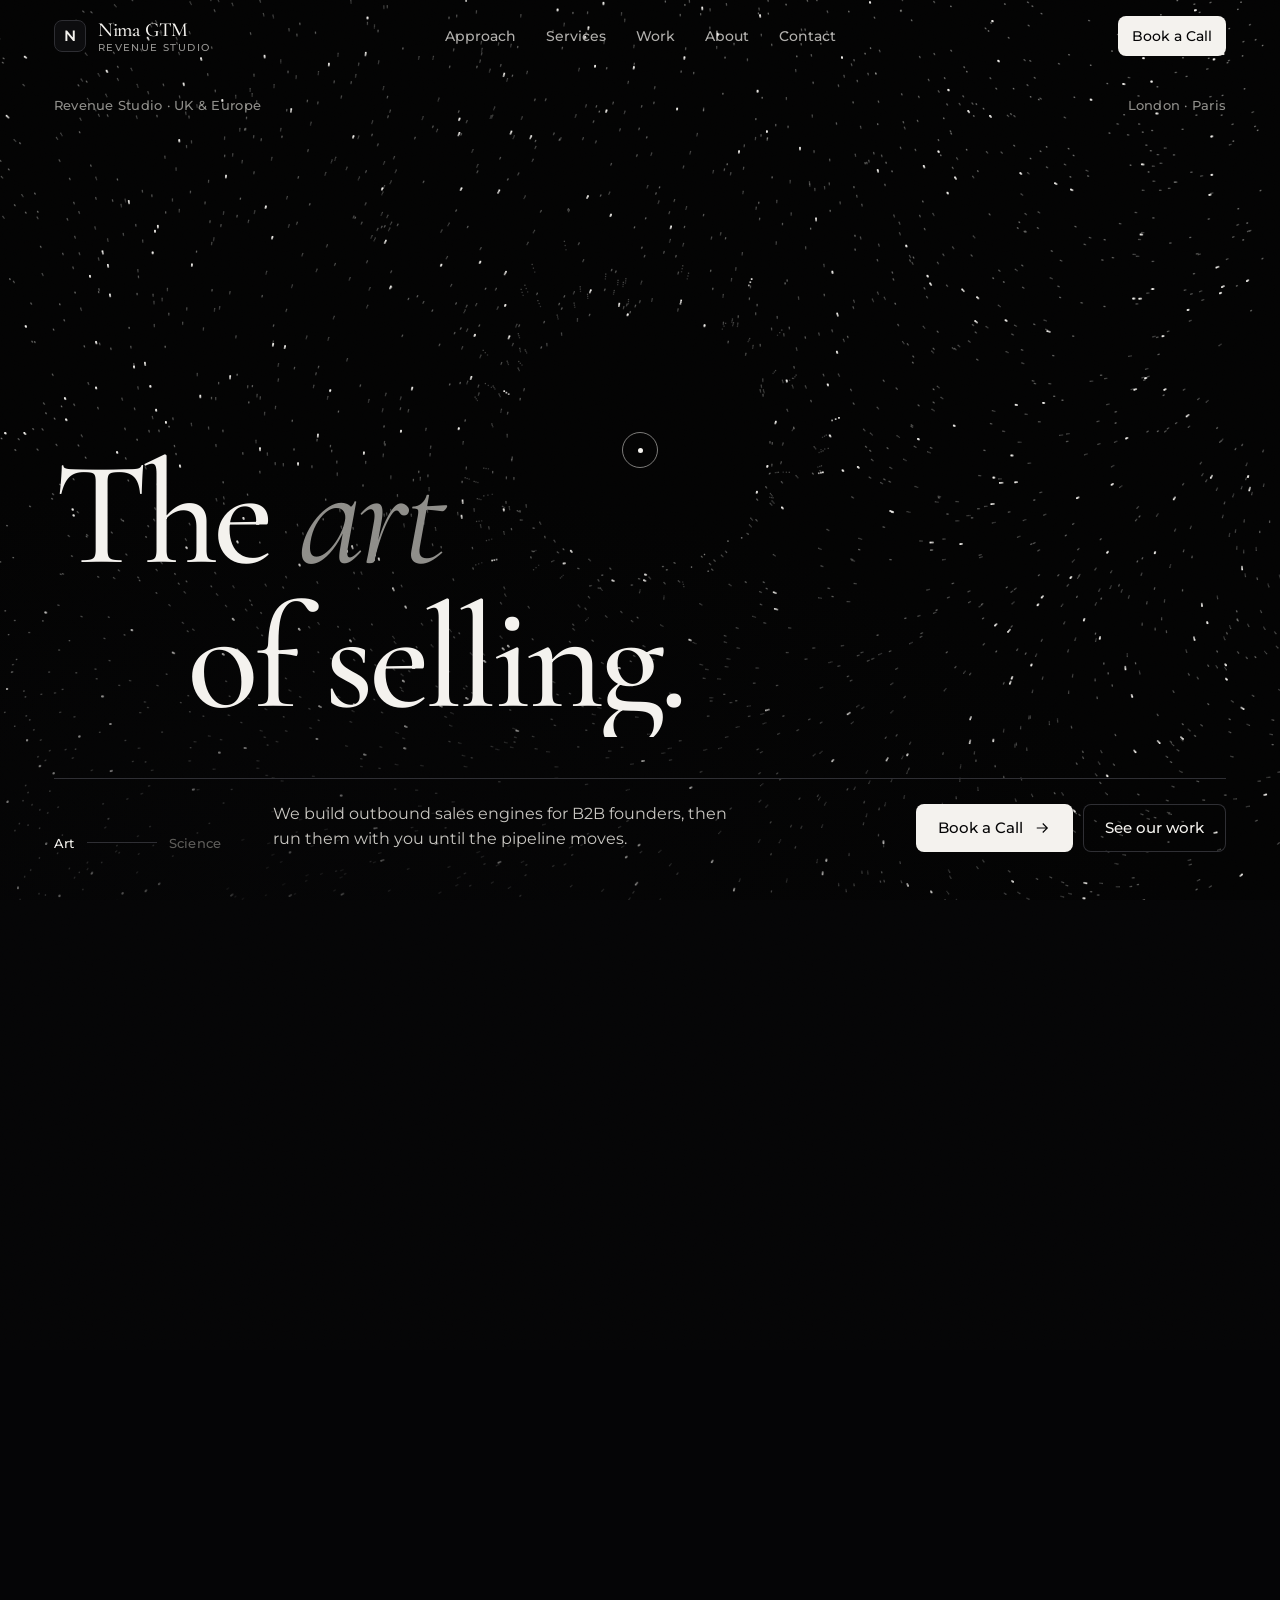
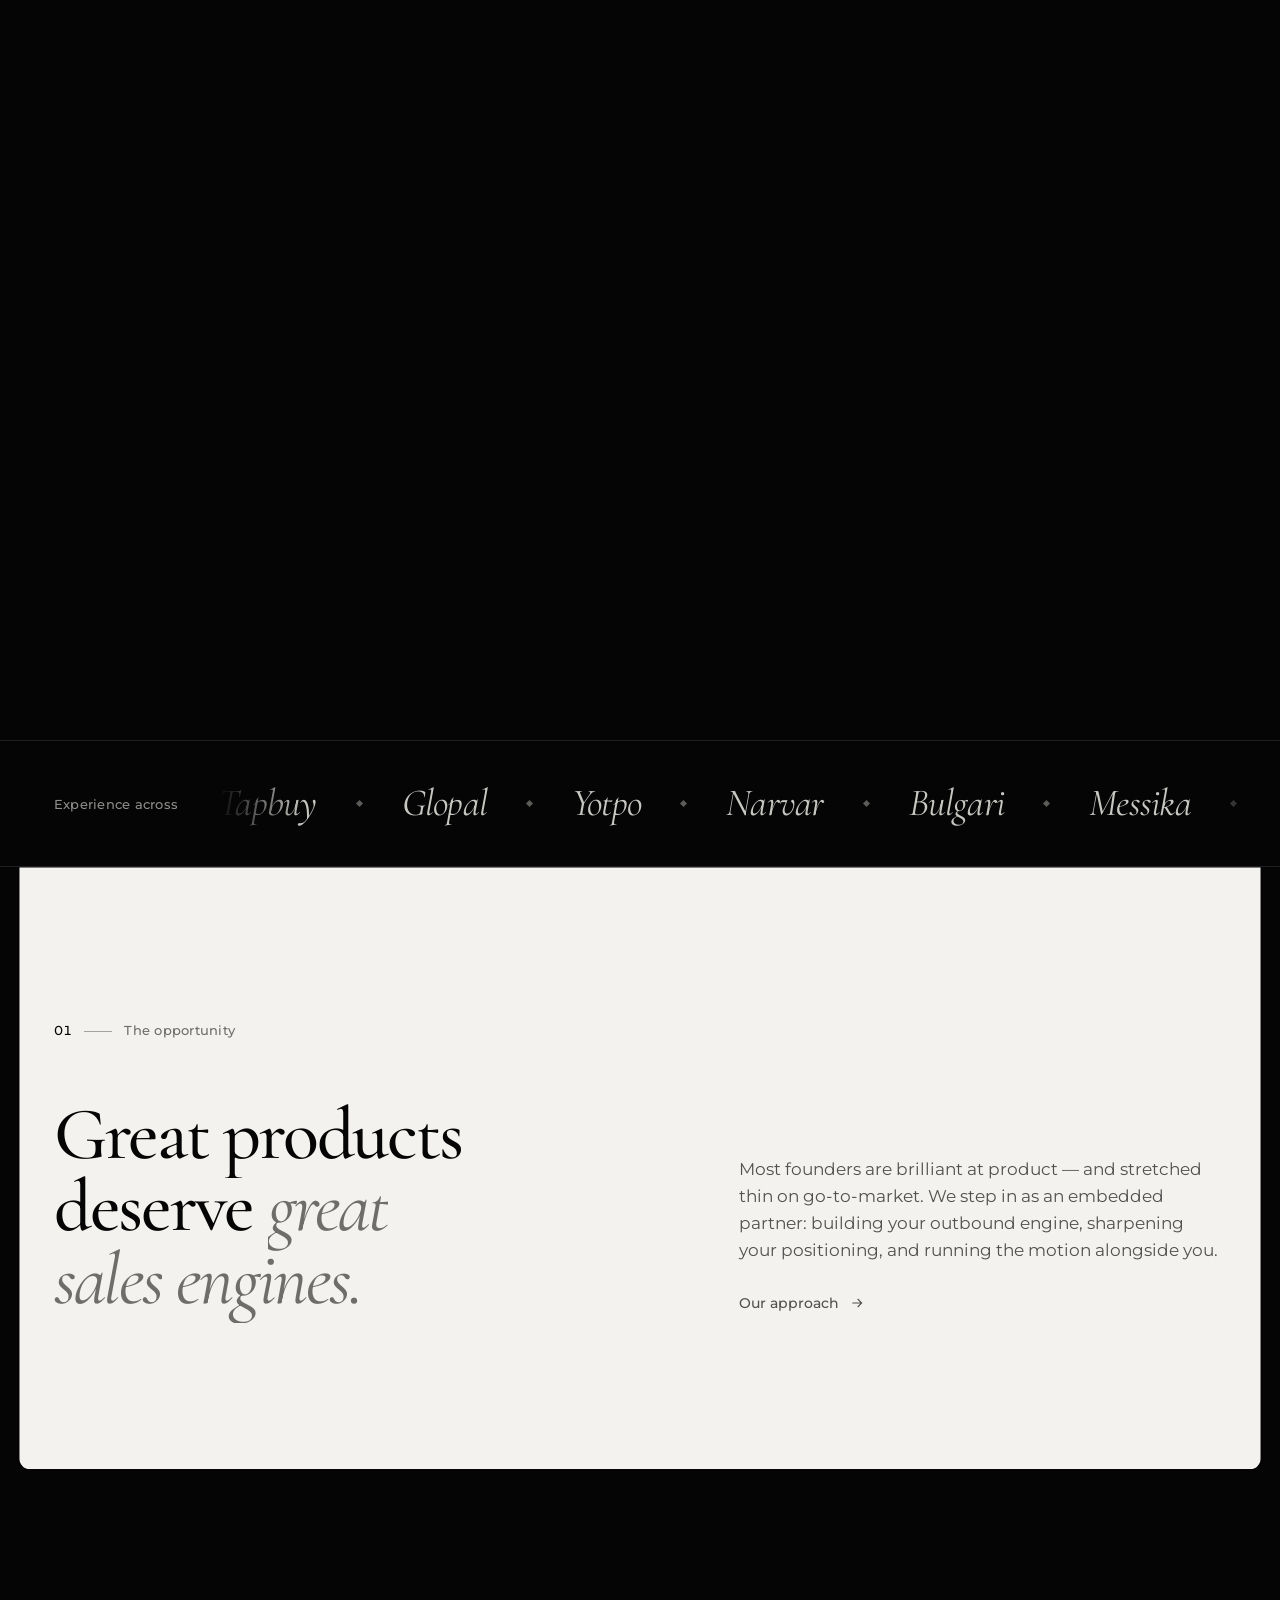
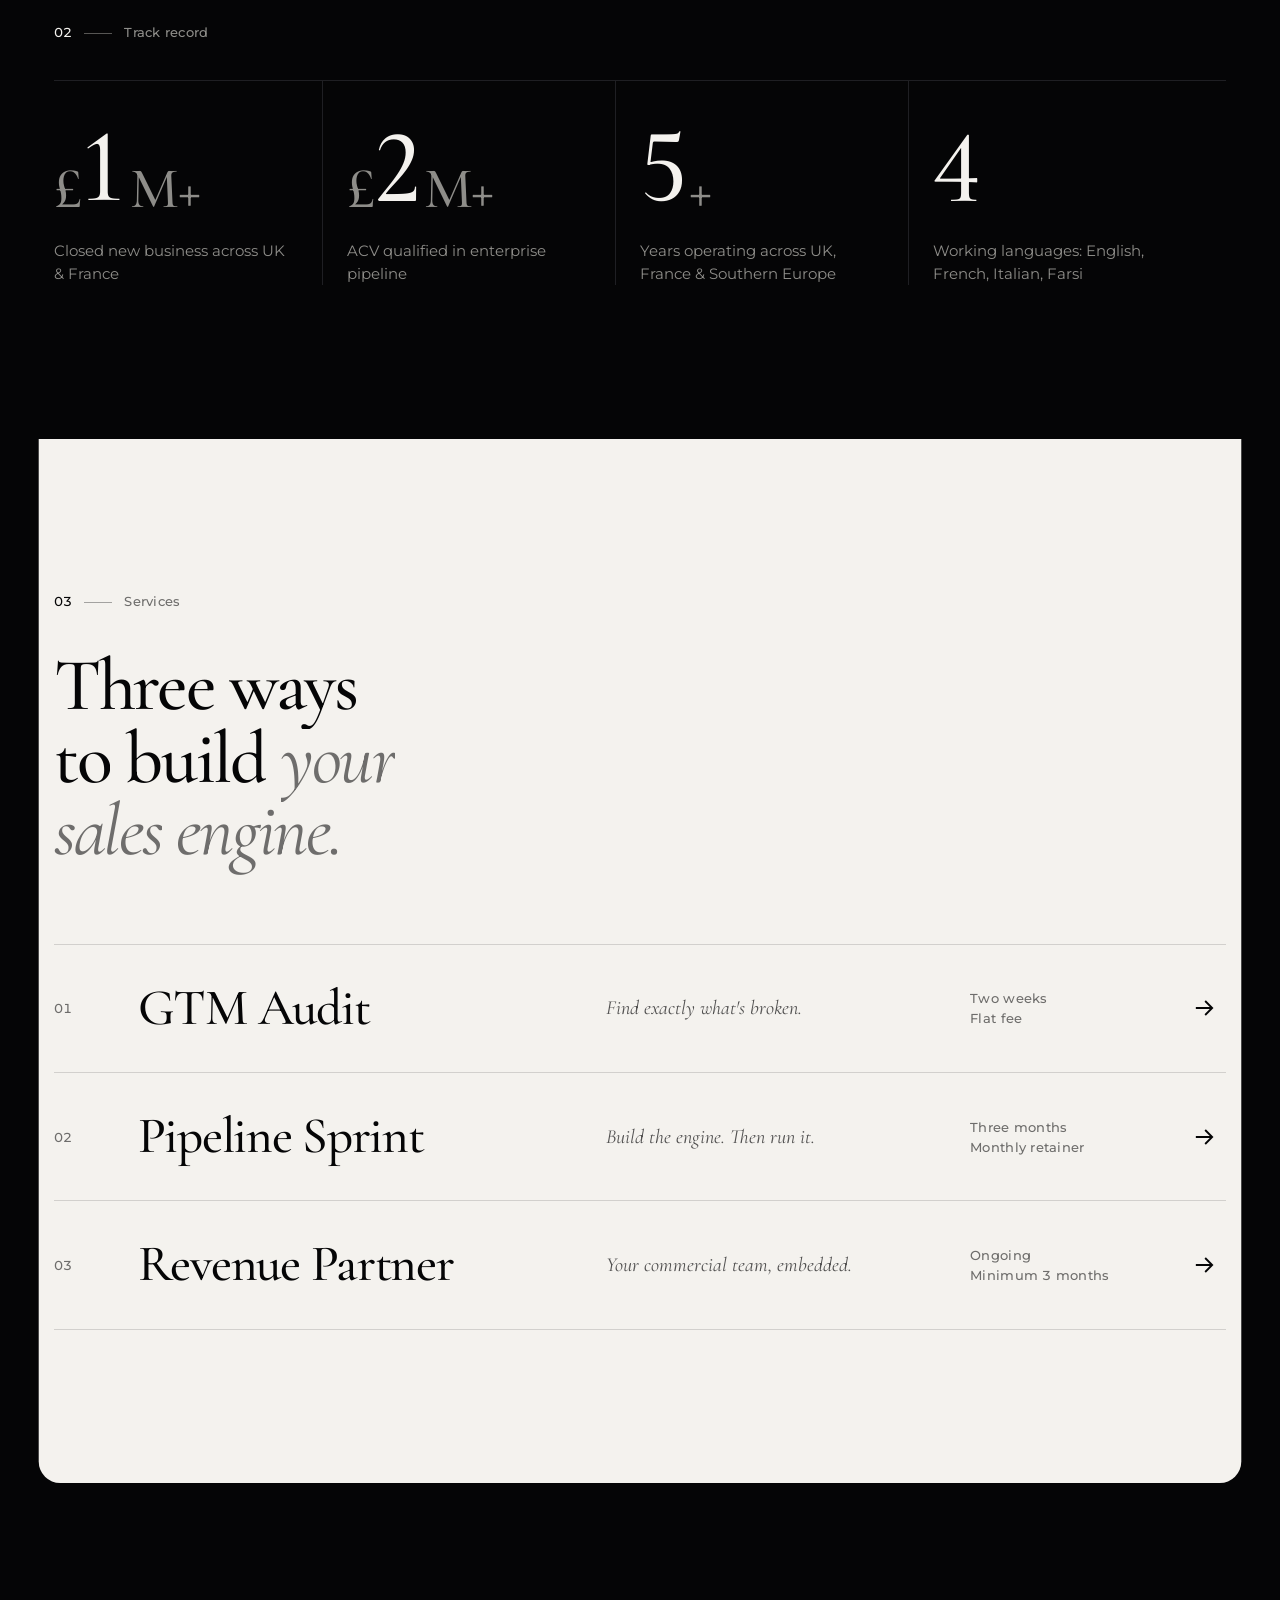
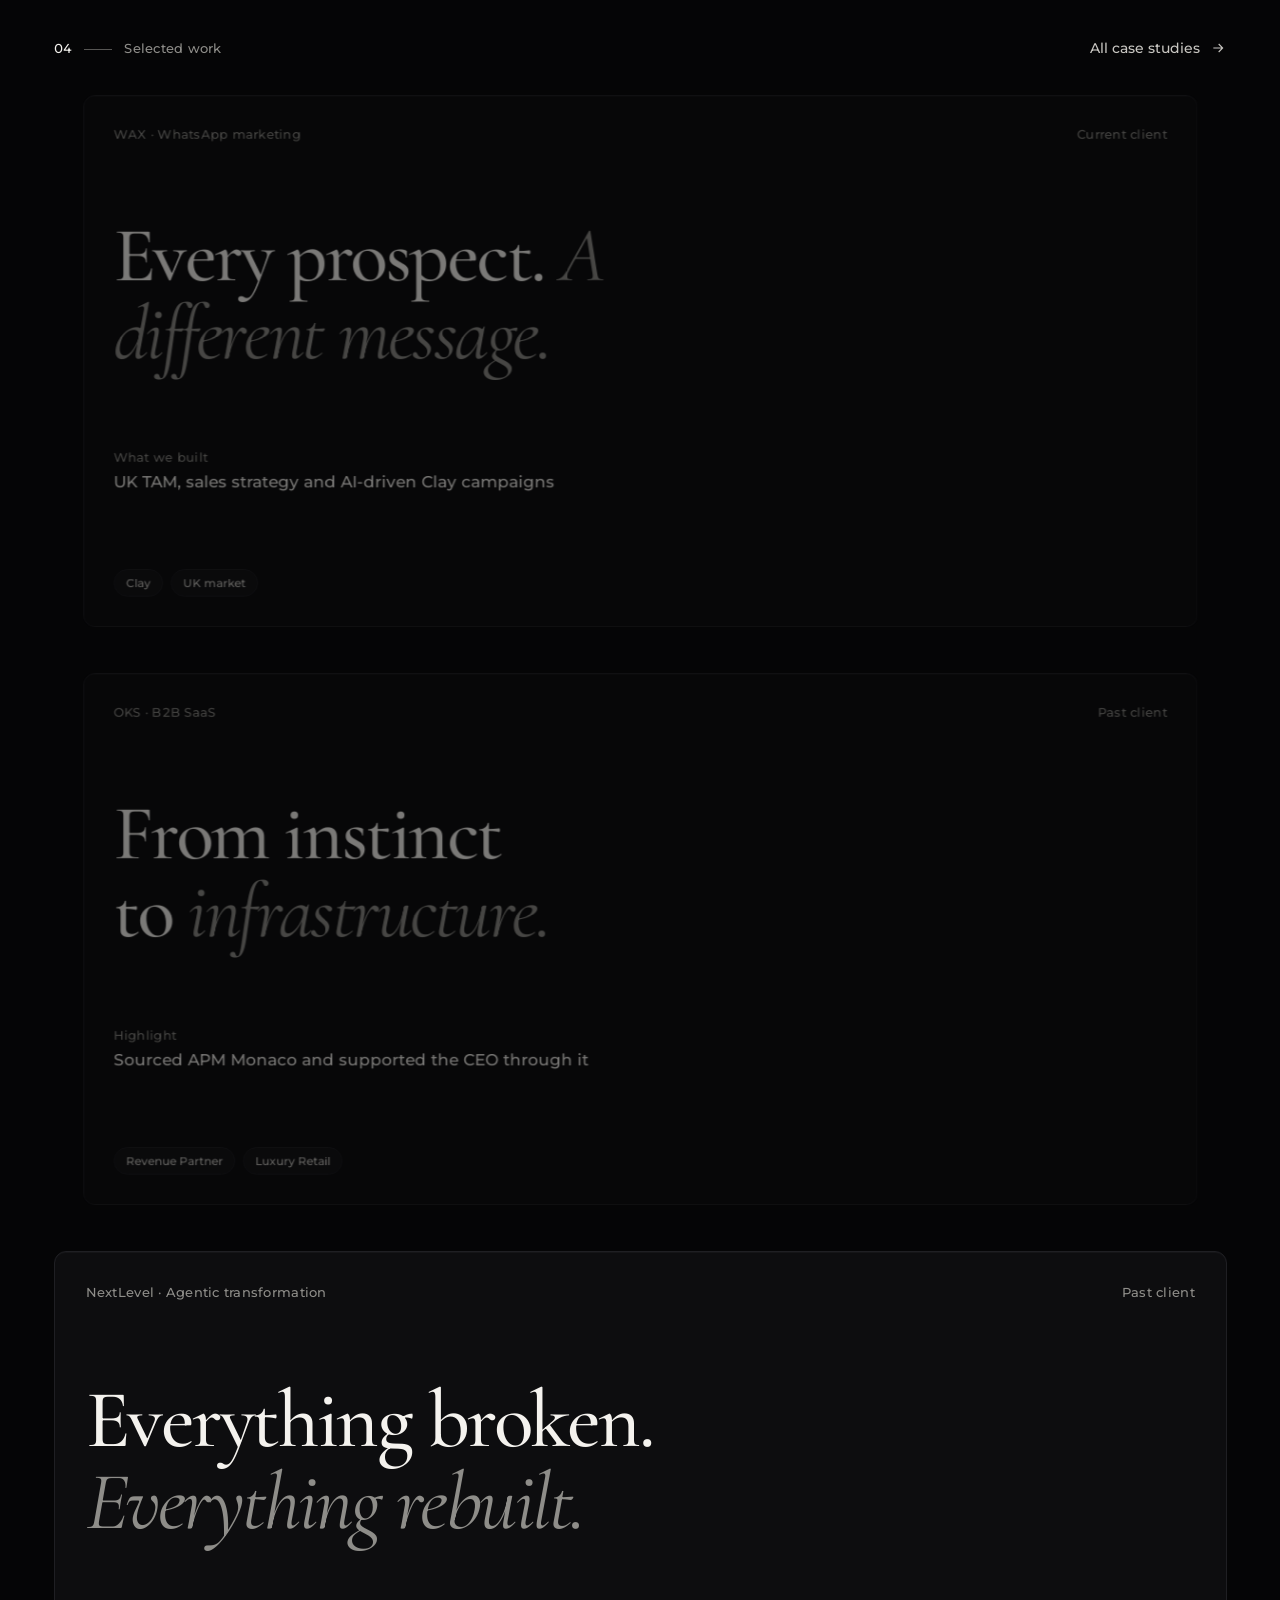
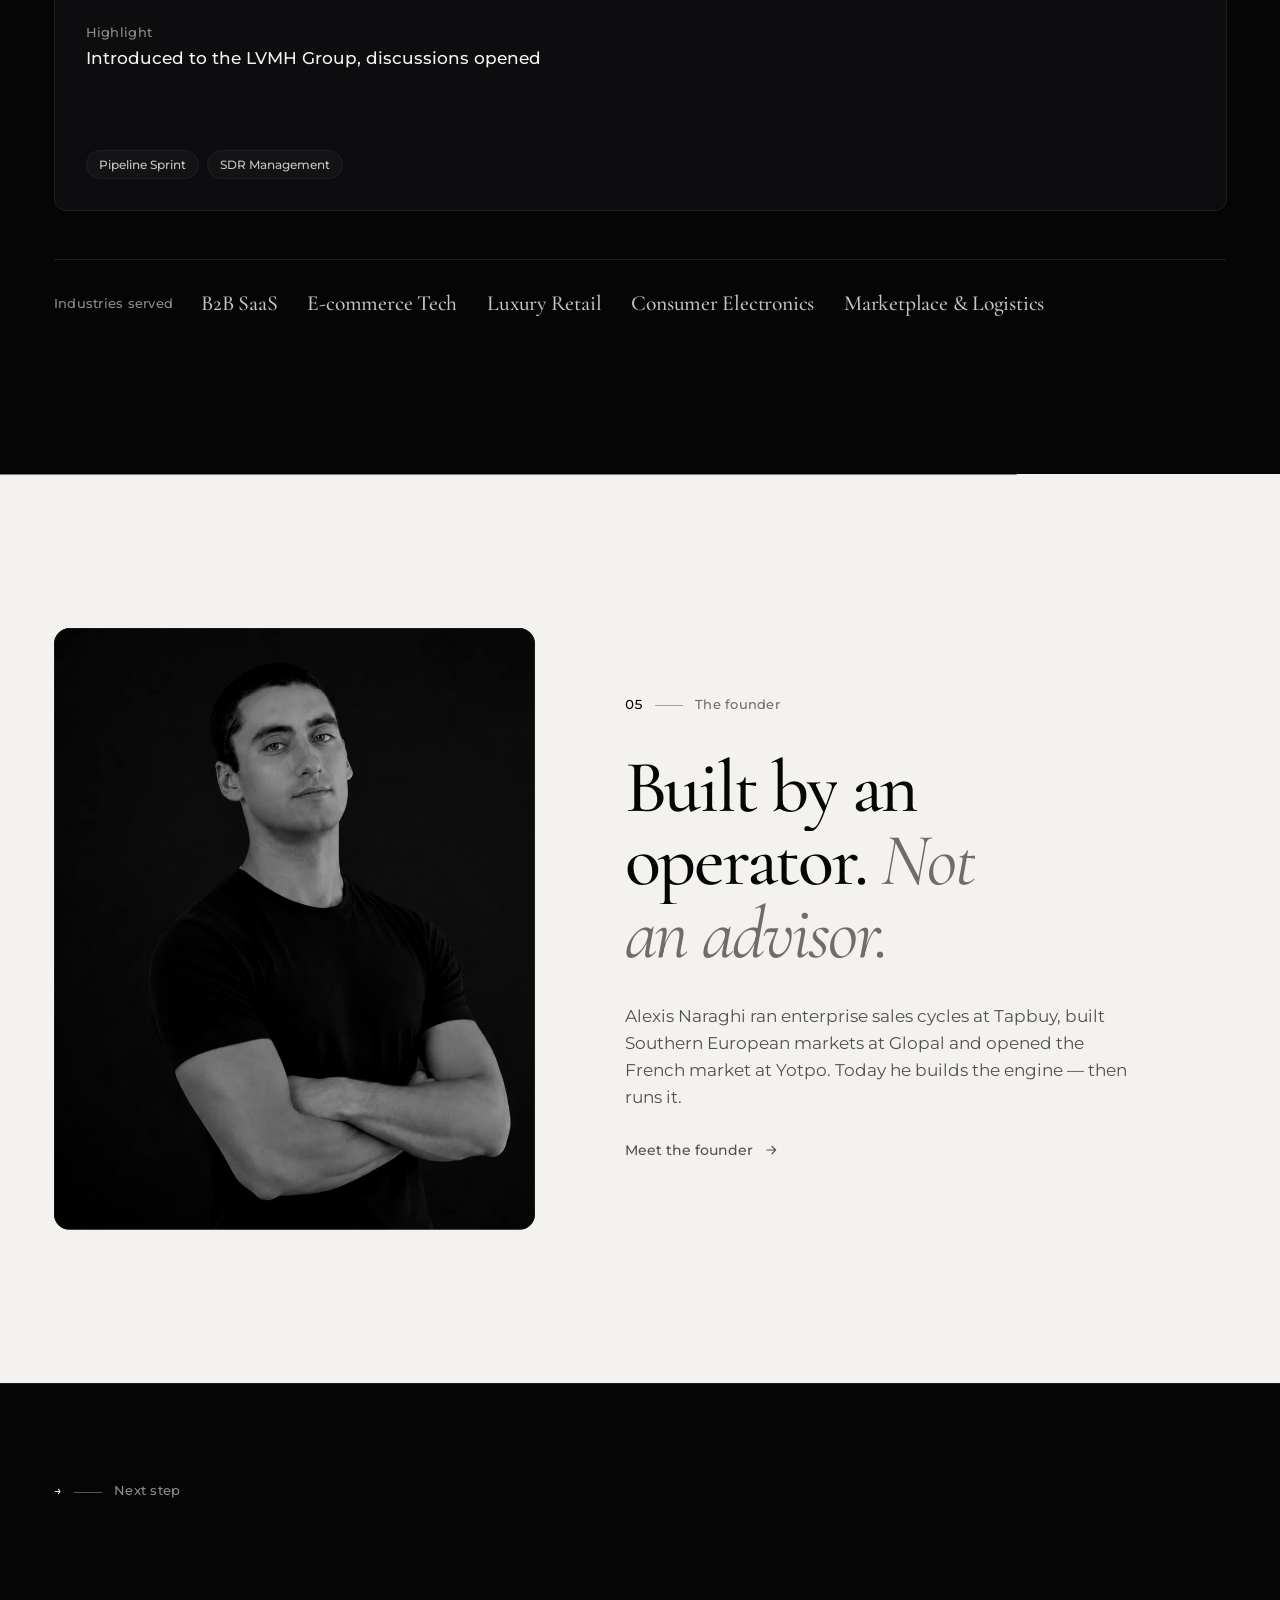
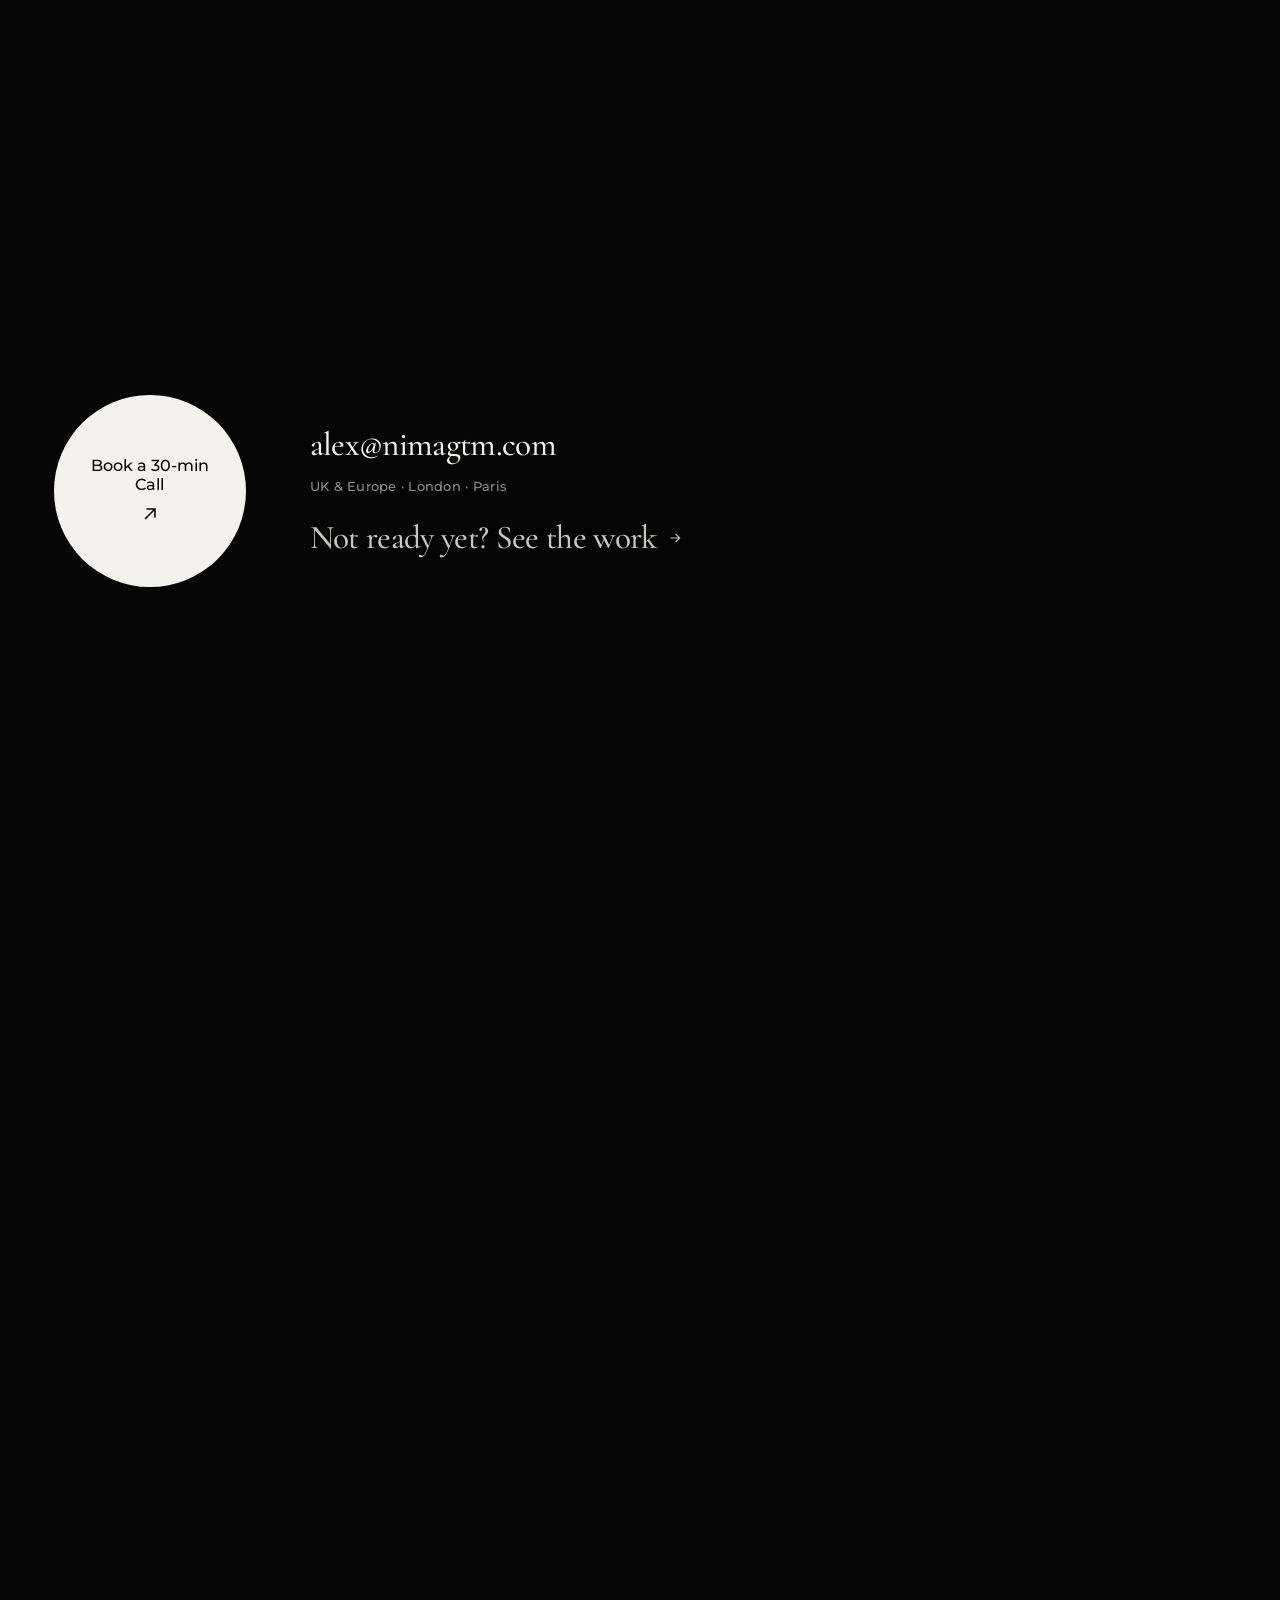
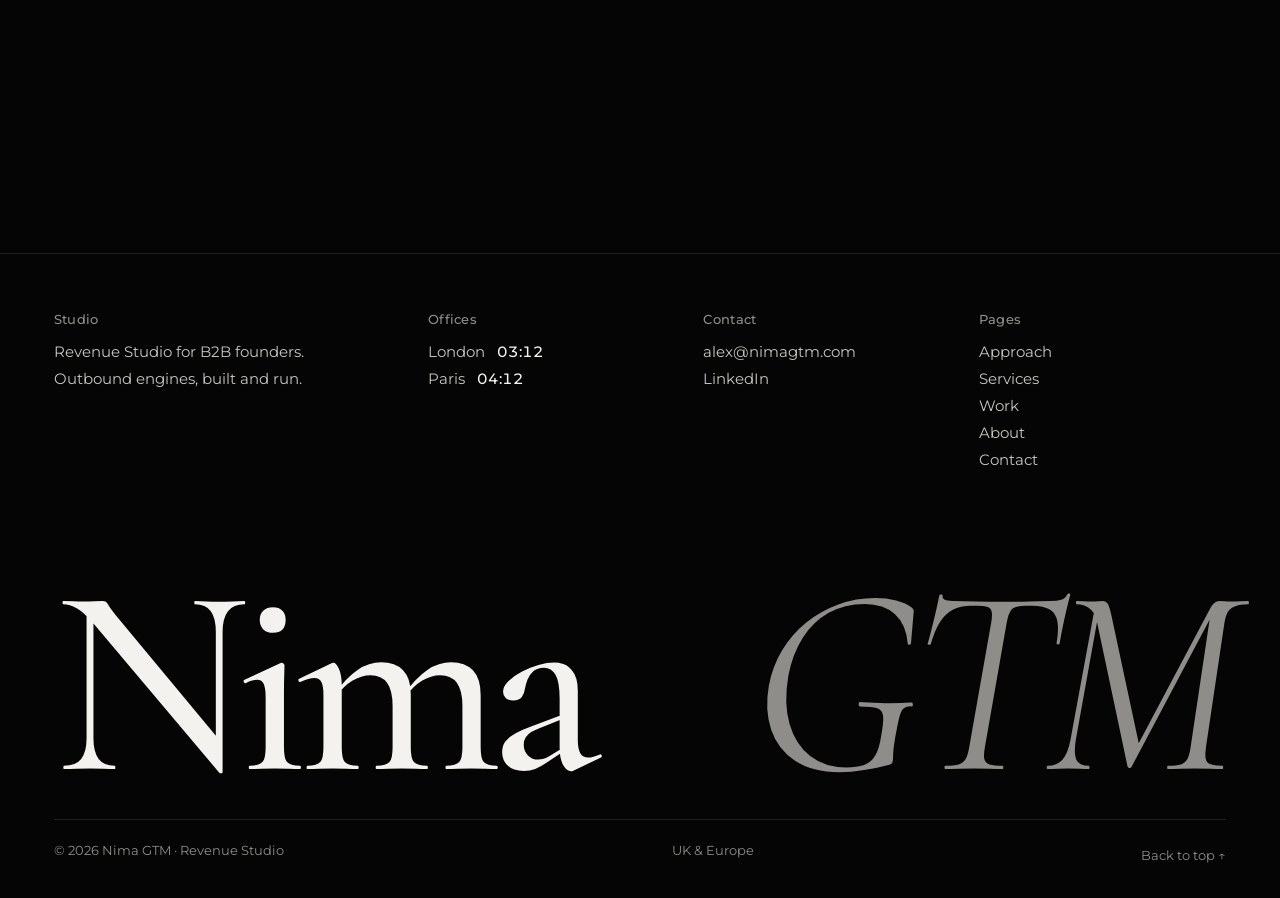
==== commit 283ae6af: "Turn the site into one continuous funnel to the booking button - Particle stream on every page: star" ====
--- a/index.html
+++ b/index.html
@@ -28,6 +28,8 @@
 <div class="wipe" id="wipe" aria-hidden="true"><div class="wipe-p"></div><div class="wipe-l"><span id="wipeT"></span></div></div>
 <div class="cur" id="cur" aria-hidden="true"><div class="cur-r"><span id="curT"></span></div><div class="cur-d"></div></div>
 <div class="grain" aria-hidden="true"></div>
+<canvas id="flow" aria-hidden="true"></canvas>
+<div class="rail off" id="rail"><span id="railN"></span><i><b></b></i><a href="https://calendar.app.google/csMAmkrfrARDxmJ37" target="_blank" rel="noopener">Book a Call</a></div>
 
 <header class="hd" id="hd">
   <a href="index.html" class="logo" data-l="Nima GTM" aria-label="Nima GTM, home">
@@ -74,60 +76,60 @@
   <div class="mq"><div class="mq-t"><span>Tapbuy</span><i></i><span>Glopal</span><i></i><span>Yotpo</span><i></i><span>Narvar</span><i></i><span>Bulgari</span><i></i><span>Messika</span><i></i><span>Boots</span><i></i><span>WAX</span><i></i><span>OKS</span><i></i><span>NextLevel</span><i></i><span>Tapbuy</span><i></i><span>Glopal</span><i></i><span>Yotpo</span><i></i><span>Narvar</span><i></i><span>Bulgari</span><i></i><span>Messika</span><i></i><span>Boots</span><i></i><span>WAX</span><i></i><span>OKS</span><i></i><span>NextLevel</span><i></i></div></div>
 </section>
 
-<section class="intro paper">
+<section class="intro paper" data-step="The opportunity">
   <div class="wrap intro-g">
     <div class="lab label"><span>01</span><span>The opportunity</span></div>
     <h2 class="h2 sp">Great products deserve <em>great sales engines.</em></h2>
     <div class="intro-r">
-      <p class="lead rv">Most founders are brilliant at product — and stretched thin on go-to-market. We step in as an embedded partner: building your outbound engine, sharpening your positioning, and running the motion alongside you.</p>
+      <p class="lead sw">Most founders are brilliant at product — and stretched thin on go-to-market. We step in as an embedded partner: building your outbound engine, sharpening your positioning, and running the motion alongside you.</p>
       <a href="approach.html" data-l="Approach" class="lnk lnk-d rv"><span>Our approach</span><svg aria-hidden="true" viewBox="0 0 24 24"><path d="M5 12h14M13 6l6 6-6 6" fill="none" stroke="currentColor" stroke-width="1.6"/></svg></a>
     </div>
   </div>
 </section>
 
-<section class="num" aria-label="Track record">
+<section class="num" aria-label="Track record" data-step="Track record">
   <div class="wrap">
     <div class="lab label"><span>02</span><span>Track record</span></div>
     <div class="num-g">
-      <div class="nc"><div class="nv" role="img" aria-label="£1M+"><span class="cu">£</span><span class="od" data-n="1">1</span><span class="cu">M+</span></div><p>Closed new business across UK &amp; France</p></div>
-      <div class="nc"><div class="nv" role="img" aria-label="£2M+"><span class="cu">£</span><span class="od" data-n="2">2</span><span class="cu">M+</span></div><p>ACV qualified in enterprise pipeline</p></div>
-      <div class="nc"><div class="nv" role="img" aria-label="5+"><span class="od" data-n="5">5</span><span class="cu">+</span></div><p>Years operating across UK, France &amp; Southern Europe</p></div>
-      <div class="nc"><div class="nv" role="img" aria-label="4"><span class="od" data-n="4">4</span></div><p>Working languages: English, French, Italian, Farsi</p></div>
+      <div class="nc rv"><div class="nv" role="img" aria-label="£1M+"><span class="cu">£</span><span class="od" data-n="1">1</span><span class="cu">M+</span></div><p>Closed new business across UK &amp; France</p></div>
+      <div class="nc rv"><div class="nv" role="img" aria-label="£2M+"><span class="cu">£</span><span class="od" data-n="2">2</span><span class="cu">M+</span></div><p>ACV qualified in enterprise pipeline</p></div>
+      <div class="nc rv"><div class="nv" role="img" aria-label="5+"><span class="od" data-n="5">5</span><span class="cu">+</span></div><p>Years operating across UK, France &amp; Southern Europe</p></div>
+      <div class="nc rv"><div class="nv" role="img" aria-label="4"><span class="od" data-n="4">4</span></div><p>Working languages: English, French, Italian, Farsi</p></div>
     </div>
   </div>
 </section>
 
-<section class="sv paper">
+<section class="sv paper" data-step="Services">
   <div class="wrap">
     <div class="lab label"><span>03</span><span>Services</span></div>
     <h2 class="h2 sp">Three ways to build <em>your sales engine.</em></h2>
     <div class="sv-l">
-      <a class="svr" href="services.html#audit" data-l="Services"><span class="svr-n label">01</span><span class="svr-t">GTM Audit</span><span class="svr-d">Find exactly what's broken.</span><span class="svr-m label"><span>Two weeks</span><span>Flat fee</span></span><svg class="svr-a" aria-hidden="true" viewBox="0 0 24 24"><path d="M5 12h14M13 6l6 6-6 6" fill="none" stroke="currentColor" stroke-width="1.6"/></svg></a>
-      <a class="svr" href="services.html#sprint" data-l="Services"><span class="svr-n label">02</span><span class="svr-t">Pipeline Sprint</span><span class="svr-d">Build the engine. Then run it.</span><span class="svr-m label"><span>Three months</span><span>Monthly retainer</span></span><svg class="svr-a" aria-hidden="true" viewBox="0 0 24 24"><path d="M5 12h14M13 6l6 6-6 6" fill="none" stroke="currentColor" stroke-width="1.6"/></svg></a>
-      <a class="svr" href="services.html#partner" data-l="Services"><span class="svr-n label">03</span><span class="svr-t">Revenue Partner</span><span class="svr-d">Your commercial team, embedded.</span><span class="svr-m label"><span>Ongoing</span><span>Minimum 3 months</span></span><svg class="svr-a" aria-hidden="true" viewBox="0 0 24 24"><path d="M5 12h14M13 6l6 6-6 6" fill="none" stroke="currentColor" stroke-width="1.6"/></svg></a>
+      <a class="svr rv" href="services.html#audit" data-l="Services"><span class="svr-n label">01</span><span class="svr-t">GTM Audit</span><span class="svr-d">Find exactly what's broken.</span><span class="svr-m label"><span>Two weeks</span><span>Flat fee</span></span><svg class="svr-a" aria-hidden="true" viewBox="0 0 24 24"><path d="M5 12h14M13 6l6 6-6 6" fill="none" stroke="currentColor" stroke-width="1.6"/></svg></a>
+      <a class="svr rv" href="services.html#sprint" data-l="Services"><span class="svr-n label">02</span><span class="svr-t">Pipeline Sprint</span><span class="svr-d">Build the engine. Then run it.</span><span class="svr-m label"><span>Three months</span><span>Monthly retainer</span></span><svg class="svr-a" aria-hidden="true" viewBox="0 0 24 24"><path d="M5 12h14M13 6l6 6-6 6" fill="none" stroke="currentColor" stroke-width="1.6"/></svg></a>
+      <a class="svr rv" href="services.html#partner" data-l="Services"><span class="svr-n label">03</span><span class="svr-t">Revenue Partner</span><span class="svr-d">Your commercial team, embedded.</span><span class="svr-m label"><span>Ongoing</span><span>Minimum 3 months</span></span><svg class="svr-a" aria-hidden="true" viewBox="0 0 24 24"><path d="M5 12h14M13 6l6 6-6 6" fill="none" stroke="currentColor" stroke-width="1.6"/></svg></a>
     </div>
   </div>
 </section>
 
-<section class="wk">
+<section class="wk" data-step="Selected work">
   <div class="wrap">
     <div class="wk-hd"><div class="lab label"><span>04</span><span>Selected work</span></div><a href="work.html" data-l="Work" class="lnk"><span>All case studies</span><svg aria-hidden="true" viewBox="0 0 24 24"><path d="M5 12h14M13 6l6 6-6 6" fill="none" stroke="currentColor" stroke-width="1.6"/></svg></a></div>
     <div class="wk-g">
-      <a class="wc" href="work.html#wax" data-l="Work">
+      <a class="wc" style="--i:0" href="work.html#wax" data-l="Work">
         <div class="wc-top label"><span>WAX · WhatsApp marketing</span><span>Current client</span></div>
         <h3 class="wc-h">Every prospect. <em>A different message.</em></h3>
         <div class="wc-o"><span class="label">What we built</span><b>UK TAM, sales strategy and AI-driven Clay campaigns</b></div>
         <div class="wc-tags"><span class="tag">Clay</span><span class="tag">UK market</span></div>
         <div class="wc-glow" aria-hidden="true"></div>
       </a>
-      <a class="wc" href="work.html#oks" data-l="Work">
+      <a class="wc" style="--i:1" href="work.html#oks" data-l="Work">
         <div class="wc-top label"><span>OKS · B2B SaaS</span><span>Past client</span></div>
         <h3 class="wc-h">From instinct to <em>infrastructure.</em></h3>
         <div class="wc-o"><span class="label">Highlight</span><b>Sourced APM Monaco and supported the CEO through it</b></div>
         <div class="wc-tags"><span class="tag">Revenue Partner</span><span class="tag">Luxury Retail</span></div>
         <div class="wc-glow" aria-hidden="true"></div>
       </a>
-      <a class="wc" href="work.html#nextlevel" data-l="Work">
+      <a class="wc" style="--i:2" href="work.html#nextlevel" data-l="Work">
         <div class="wc-top label"><span>NextLevel · Agentic transformation</span><span>Past client</span></div>
         <h3 class="wc-h">Everything broken. <em>Everything rebuilt.</em></h3>
         <div class="wc-o"><span class="label">Highlight</span><b>Introduced to the LVMH Group, discussions opened</b></div>
@@ -142,28 +144,28 @@
   </div>
 </section>
 
-<section class="ftz paper">
+<section class="ftz paper" data-step="The founder">
   <div class="wrap ftz-g">
     <a class="por por-s" href="about.html" data-l="About" aria-label="About Alexis Naraghi"><img class="por-bw" src="assets/alexis.webp" width="880" height="1100" loading="lazy" decoding="async" alt="Alexis Naraghi — Founder, Nima GTM"><img class="por-co" src="assets/alexis.webp" width="880" height="1100" loading="lazy" decoding="async" alt="" aria-hidden="true"></a>
     <div>
       <div class="lab label"><span>05</span><span>The founder</span></div>
       <h2 class="h2 sp">Built by an operator. <em>Not an advisor.</em></h2>
-      <p class="lead rv">Alexis Naraghi ran enterprise sales cycles at Tapbuy, built Southern European markets at Glopal and opened the French market at Yotpo. Today he builds the engine — then runs it.</p>
+      <p class="lead sw">Alexis Naraghi ran enterprise sales cycles at Tapbuy, built Southern European markets at Glopal and opened the French market at Yotpo. Today he builds the engine — then runs it.</p>
       <a href="about.html" data-l="About" class="lnk lnk-d rv"><span>Meet the founder</span><svg aria-hidden="true" viewBox="0 0 24 24"><path d="M5 12h14M13 6l6 6-6 6" fill="none" stroke="currentColor" stroke-width="1.6"/></svg></a>
     </div>
   </div>
 </section>
 </main>
 
-<section class="cta" id="cta">
-  <div class="wrap">
+<section class="cta" id="cta" data-step="Book a Call">
+  <div class="cta-s"><div class="wrap">
     <div class="lab label"><span>→</span><span>Next step</span></div>
     <h2 class="cta-h"><span class="ln"><span>The engine doesn't</span></span><span class="ln"><span>build itself.</span></span><span class="ln"><em>Let's start.</em></span></h2>
     <div class="cta-r">
-      <a class="cta-btn mag" href="https://calendar.app.google/csMAmkrfrARDxmJ37" target="_blank" rel="noopener"><span class="cta-btn-i"><span>Book a 30-min Call</span><svg aria-hidden="true" viewBox="0 0 24 24"><path d="M5 12h14M13 6l6 6-6 6" fill="none" stroke="currentColor" stroke-width="1.6"/></svg></span></a>
-      <div class="cta-m"><a href="mailto:alex@nimagtm.com">alex@nimagtm.com</a><span class="label">UK &amp; Europe · London · Paris</span></div>
+      <span class="cta-bw"><a class="cta-btn mag" href="https://calendar.app.google/csMAmkrfrARDxmJ37" target="_blank" rel="noopener"><span class="cta-btn-i"><span>Book a 30-min Call</span><svg aria-hidden="true" viewBox="0 0 24 24"><path d="M5 12h14M13 6l6 6-6 6" fill="none" stroke="currentColor" stroke-width="1.6"/></svg></span></a></span>
+      <div class="cta-m"><a href="mailto:alex@nimagtm.com">alex@nimagtm.com</a><span class="label">UK &amp; Europe · London · Paris</span><a class="lnk cta-next" href="work.html" data-l="Work"><span>Not ready yet? See the work</span><svg aria-hidden="true" viewBox="0 0 24 24"><path d="M5 12h14M13 6l6 6-6 6" fill="none" stroke="currentColor" stroke-width="1.6"/></svg></a></div>
     </div>
-  </div>
+  </div></div>
 </section>
 
 <footer class="ft">
@@ -178,6 +180,6 @@
     <div class="ft-b"><span>© 2026 Nima GTM · Revenue Studio</span><span>UK &amp; Europe</span><button id="top">Back to top ↑</button></div>
   </div>
 </footer>
-<a class="mbar" id="mbar" href="https://calendar.app.google/csMAmkrfrARDxmJ37" target="_blank" rel="noopener"><span>Book a 30-min Call</span><svg aria-hidden="true" viewBox="0 0 24 24"><path d="M5 12h14M13 6l6 6-6 6" fill="none" stroke="currentColor" stroke-width="1.6"/></svg></a>
+<a class="mbar" id="mbar" href="https://calendar.app.google/csMAmkrfrARDxmJ37" target="_blank" rel="noopener"><i class="mbar-p" aria-hidden="true"></i><span>Book a 30-min Call</span><svg aria-hidden="true" viewBox="0 0 24 24"><path d="M5 12h14M13 6l6 6-6 6" fill="none" stroke="currentColor" stroke-width="1.6"/></svg></a>
 </body>
 </html>
--- a/assets/site.css
+++ b/assets/site.css
@@ -669,3 +669,77 @@
   .js .por{clip-path:none}
   .v-bar i{transform:none}
 }
+
+/* ================= the funnel: one continuous thread to the booking button ================= */
+#flow{position:fixed;inset:0;width:100%;height:100%;z-index:80;pointer-events:none}
+.rm #flow,html:not(.js) #flow{display:none}
+
+/* sections rise and round off as they enter and leave */
+.js .paper,.js .cs-dk,.js .of-dk,.js .mt{clip-path:inset(0 calc(max(var(--c,0),var(--d,0))*4.5vw) round calc(var(--c,0)*32px) calc(var(--c,0)*32px) calc(var(--d,0)*32px) calc(var(--d,0)*32px))}
+.rm .paper,.rm .cs-dk,.rm .of-dk,.rm .mt{clip-path:none}
+
+/* hero recedes as the page takes over */
+.hero-s{transform:scale(calc(1 - var(--px,0)*.07));border-radius:calc(var(--px,0)*28px)}
+
+/* sentences light up as you scroll */
+.sw-w{opacity:.16;transition:opacity .25s linear}
+.rm .sw-w{opacity:1}
+
+/* lists arrive line by line */
+.js .rv .dash li,.js .rv .num-l li{opacity:0;transform:translateY(12px);transition:opacity .7s var(--e),transform .8s var(--e),background-size 1.2s var(--e),color .8s}
+.js .rv.in .dash li,.js .rv.in .num-l li{opacity:1;transform:none}
+.rv.in li:nth-child(2){transition-delay:.06s}.rv.in li:nth-child(3){transition-delay:.12s}.rv.in li:nth-child(4){transition-delay:.18s}.rv.in li:nth-child(5){transition-delay:.24s}.rv.in li:nth-child(6){transition-delay:.3s}.rv.in li:nth-child(7){transition-delay:.36s}
+.js .nc.rv:nth-child(2){transition-delay:.1s}.js .nc.rv:nth-child(3){transition-delay:.2s}.js .nc.rv:nth-child(4){transition-delay:.3s}
+.js .svr.rv{transition:opacity .9s var(--e),transform 1.1s var(--e),color .5s var(--e),padding .6s var(--e)}
+.js .svr.rv:nth-child(2){transition-delay:.1s}.js .svr.rv:nth-child(3){transition-delay:.2s}
+
+/* work cases stack on top of each other */
+.wk-g{display:block}
+.wk-g .wc,.wk-g .wc:first-child{position:sticky;top:calc(92px + var(--i,0)*14px);min-height:min(66vh,560px);margin-bottom:18px;transform-origin:50% 0;will-change:transform;grid-column:auto}
+.wk-g .wc-h{font-size:clamp(2.8rem,6.4vw,6.8rem);max-width:15ch}
+.wk-g .wc:last-child{margin-bottom:0}
+.rm .wk-g .wc,html:not(.js) .wk-g .wc{position:static}
+
+/* pinned booking finale */
+.cta{height:230vh;padding:0;position:relative;overflow:visible}
+.cta-s{position:sticky;top:0;height:100vh;height:100svh;display:flex;align-items:center;overflow:hidden}
+.js .cta-h .ln>*{transition:none;transform:translateY(calc((1 - var(--l,0))*106%))}
+.js .cta.in .cta-h .ln>*{transform:translateY(calc((1 - var(--l,0))*106%))}
+.cta-h .ln:nth-child(1){--l:var(--l1,0)}.cta-h .ln:nth-child(2){--l:var(--l2,0)}.cta-h .ln:nth-child(3){--l:var(--l3,0)}
+.cta-r{align-items:center}
+.js .cta-bw{transform:scale(calc(.5 + var(--f,0)*.5));opacity:calc(var(--f,0)*2.2)}
+.cta-bw{position:relative;display:block;border-radius:50%}
+.cta-bw::before,.cta-bw::after{content:"";position:absolute;inset:0;border-radius:50%;border:1px solid var(--ink);opacity:0;pointer-events:none}
+.cta.hot .cta-bw::before{animation:ring 2.4s var(--e) infinite}
+.cta.hot .cta-bw::after{animation:ring 2.4s var(--e) 1.2s infinite}
+@keyframes ring{0%{transform:scale(1);opacity:.5}100%{transform:scale(1.7);opacity:0}}
+.js .cta-m{opacity:var(--m,0);transform:translateY(calc((1 - var(--m,0))*16px))}
+.cta-next{margin-top:10px}
+html:not(.js) .cta,.rm .cta{height:auto;padding:88px 0}
+html:not(.js) .cta-s,.rm .cta-s{position:static;height:auto}
+.rm .cta-h .ln>*,.rm .cta-bw,.rm .cta-m{transform:none!important;opacity:1!important}
+
+/* progress to booking */
+.rail{position:fixed;left:max(var(--pad),env(safe-area-inset-left));bottom:22px;z-index:85;display:flex;align-items:center;gap:12px;font-size:12px;font-weight:500;color:var(--ink-muted);transition:color .3s,opacity .4s,transform .5s var(--e);pointer-events:none;mix-blend-mode:difference}
+.rail i{display:block;width:120px;height:1px;background:rgba(244,242,238,.25);position:relative}
+.rail i b{position:absolute;left:0;top:0;bottom:0;width:100%;background:var(--ink);transform:scaleX(var(--g,0));transform-origin:left}
+.rail a{pointer-events:auto;color:var(--ink)}
+.rail.off{opacity:0;transform:translateY(10px)}
+@media (max-width:1180px){.rail{display:none}}
+.rm .rail{display:none}
+.mbar{overflow:hidden}
+.mbar-p{position:absolute;left:0;right:0;top:0;height:2px;background:var(--on-inverse);transform:scaleX(var(--g,0));transform-origin:left}
+
+@media (max-width:720px){
+  .wk-g .wc,.wk-g .wc:first-child{top:calc(76px + var(--i,0)*10px);min-height:min(62vh,500px);gap:28px}
+  .cta{height:200vh}
+  .cta-btn{width:136px}
+  .cta-r{margin-top:32px;gap:20px}
+  .cta-h{font-size:clamp(3rem,14vw,4.6rem)}
+  .cta-m a{font-size:1.5rem}
+}
+
+/* the finale always fits one screen */
+.cta-h{font-size:clamp(3rem,min(10vw,15.5vh),12rem)}
+.cta-btn{width:clamp(128px,min(15vw,23vh),210px)}
+@media (max-width:720px){.cta-h{font-size:clamp(2.9rem,min(14vw,10vh),4.6rem)}}
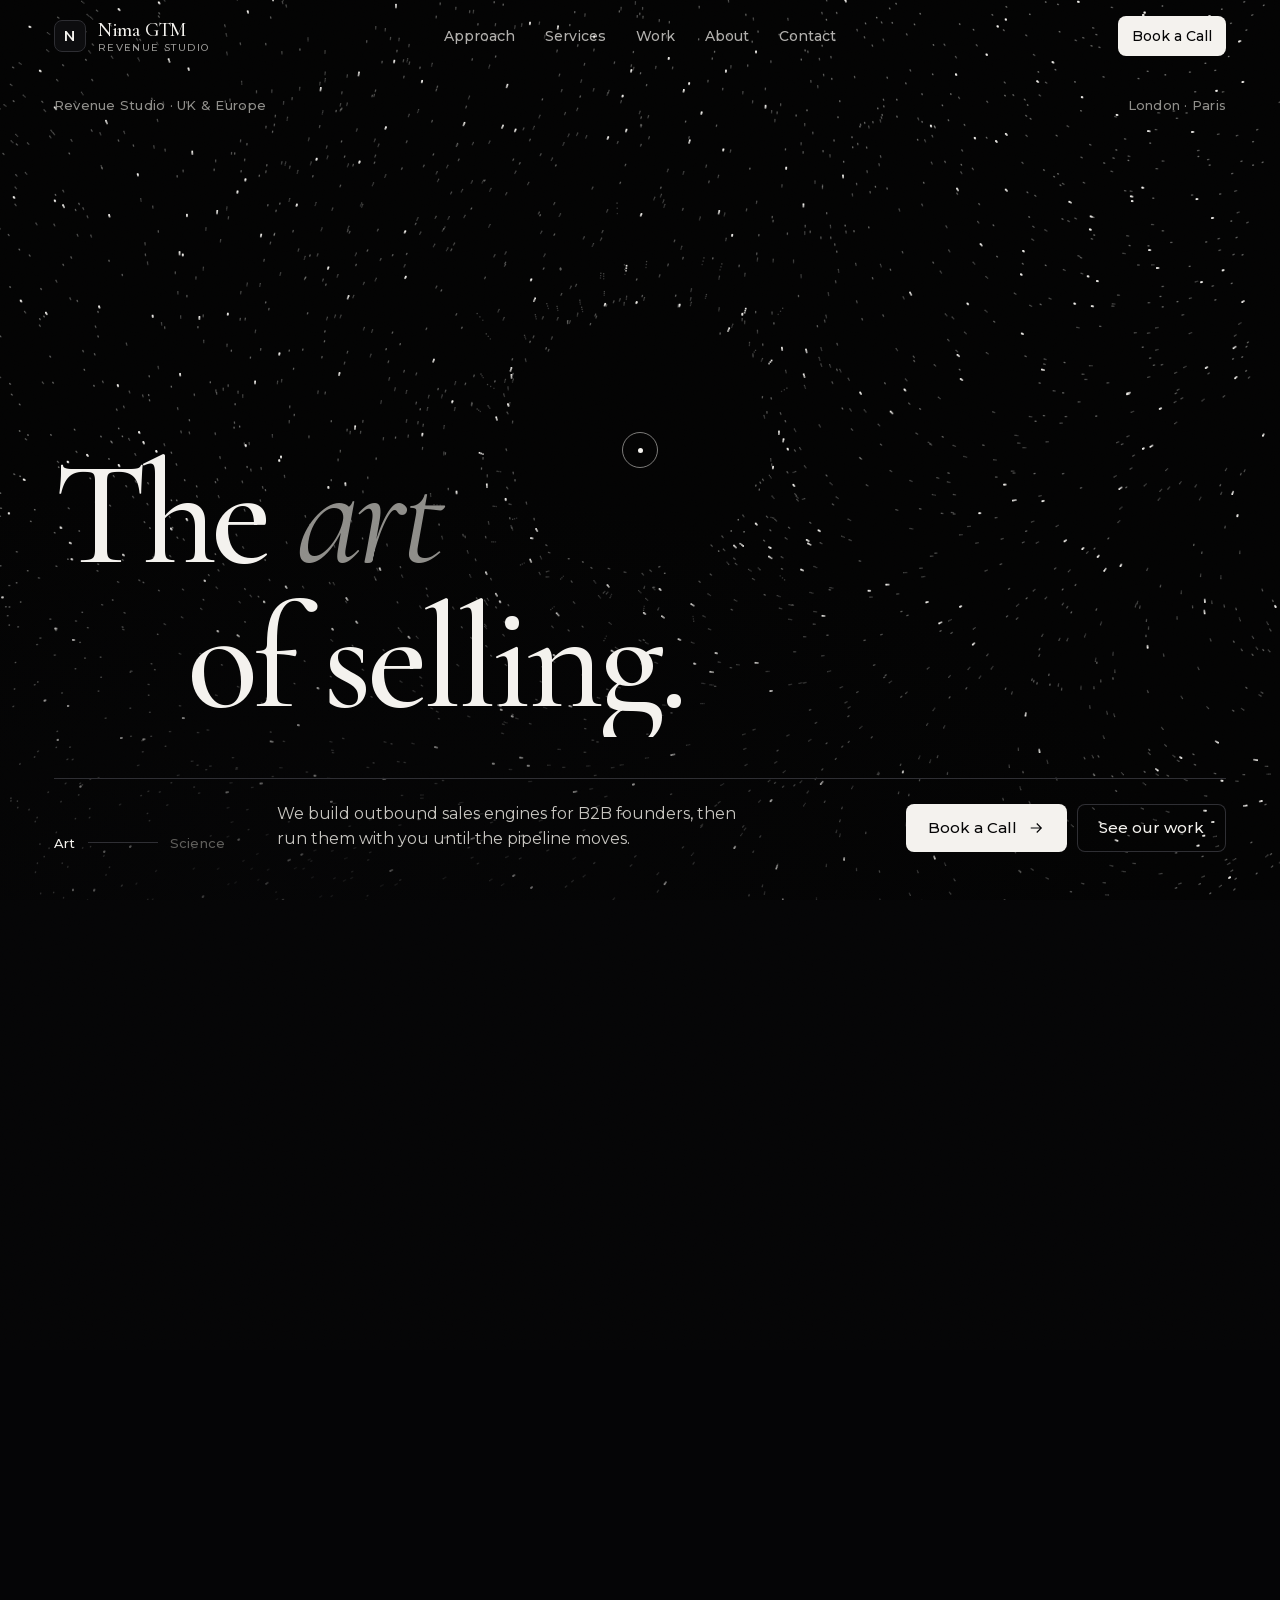
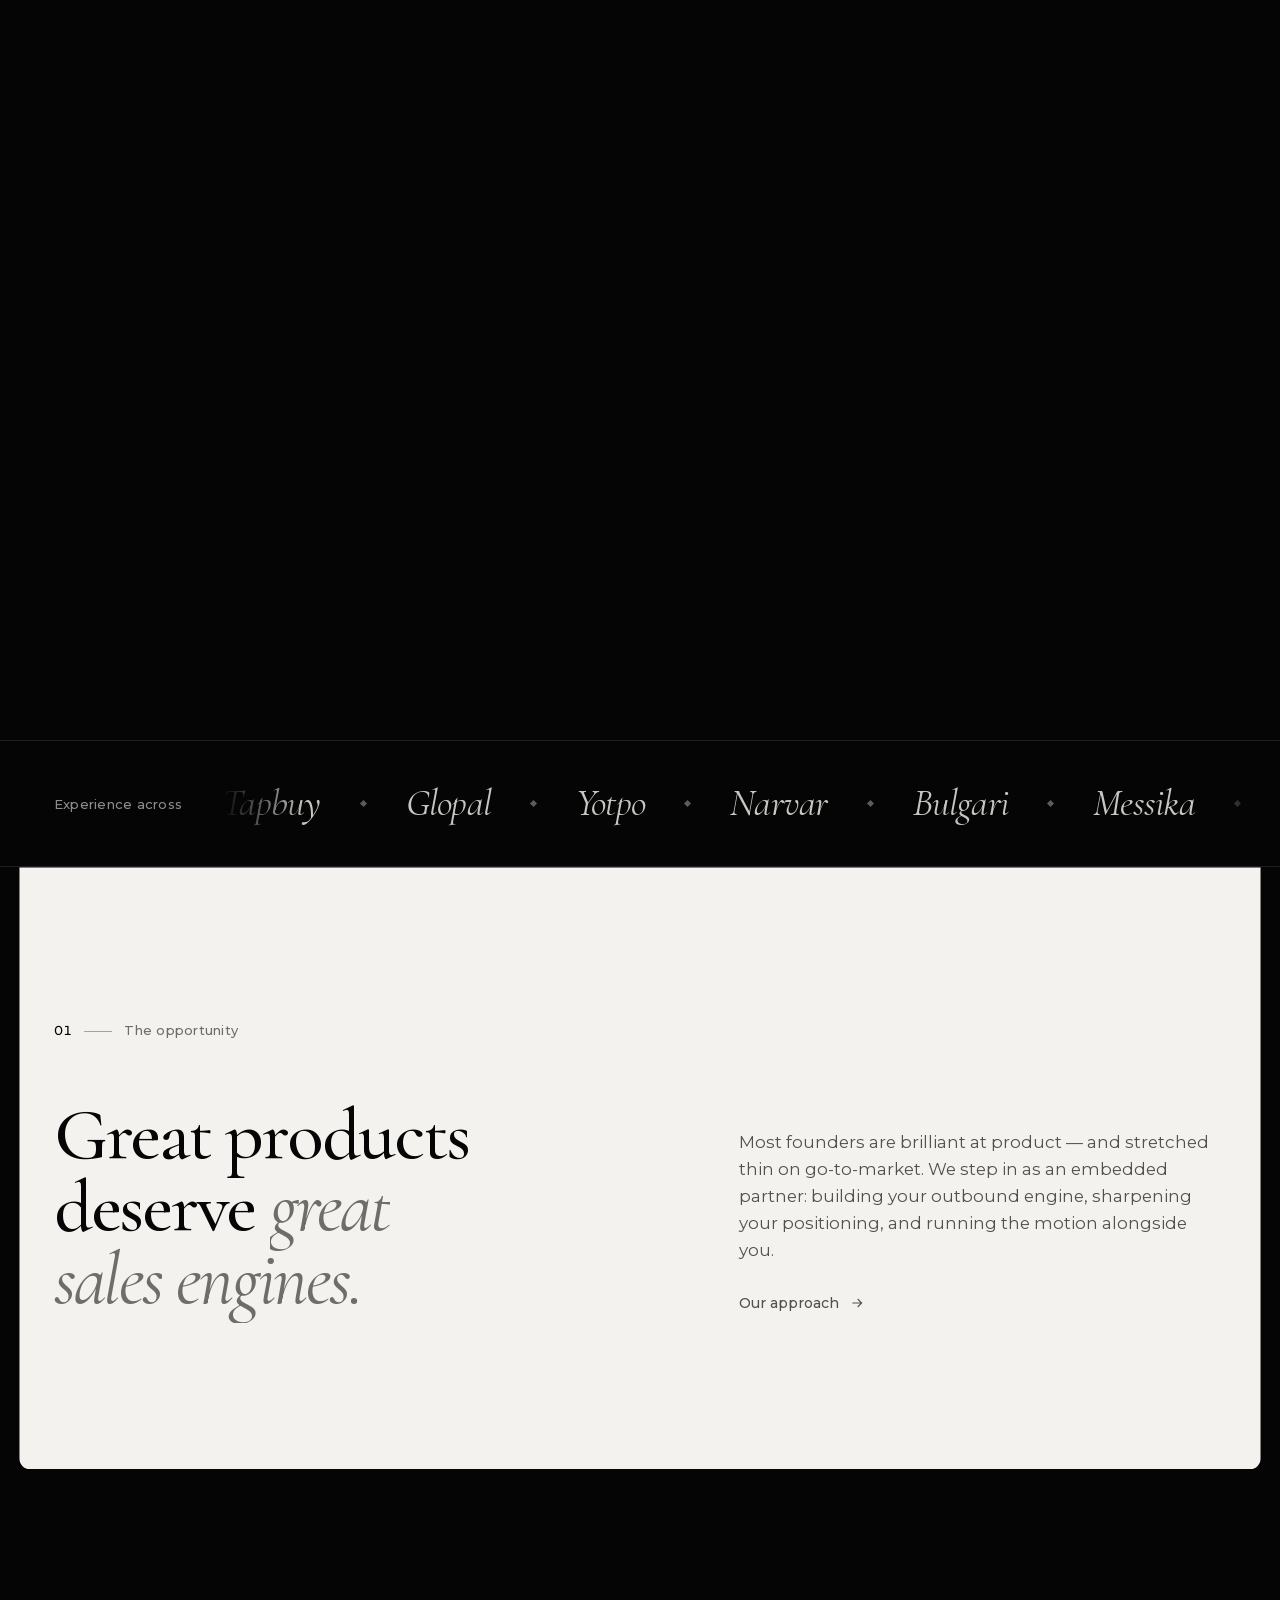
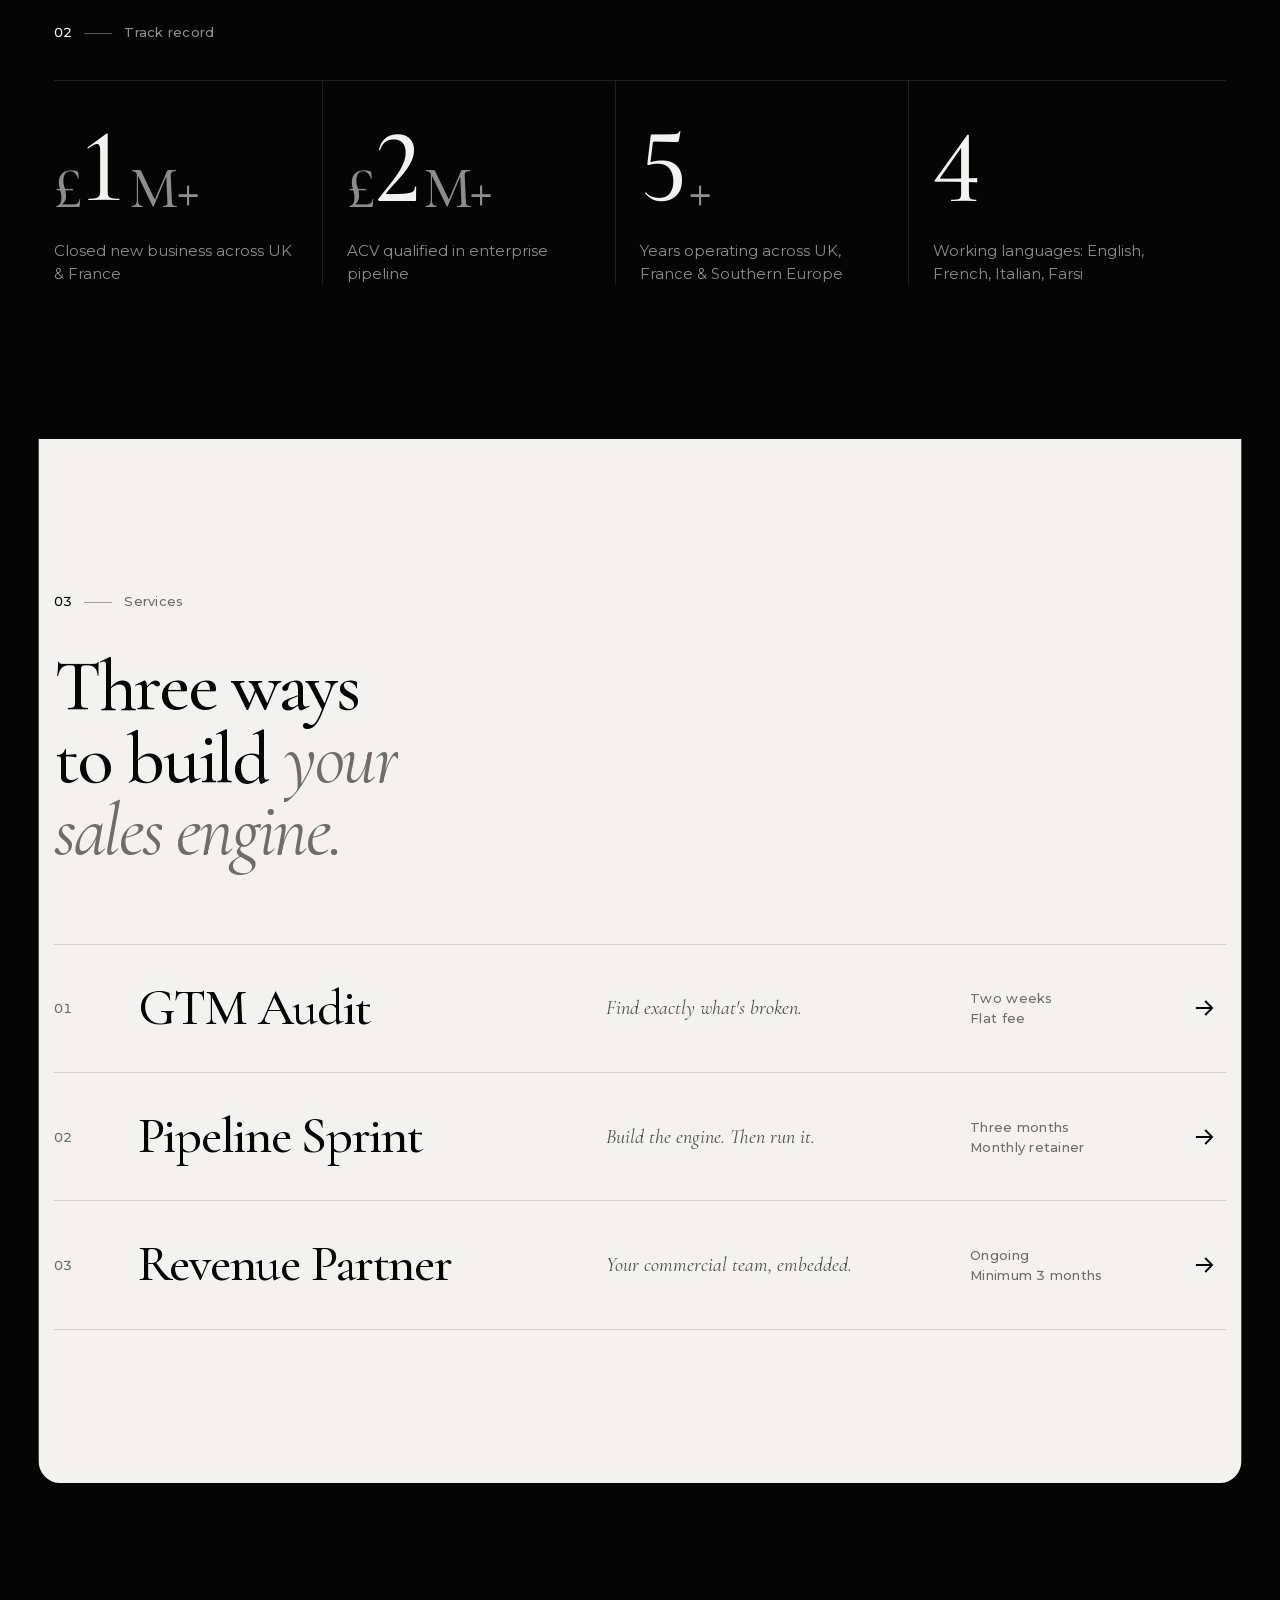
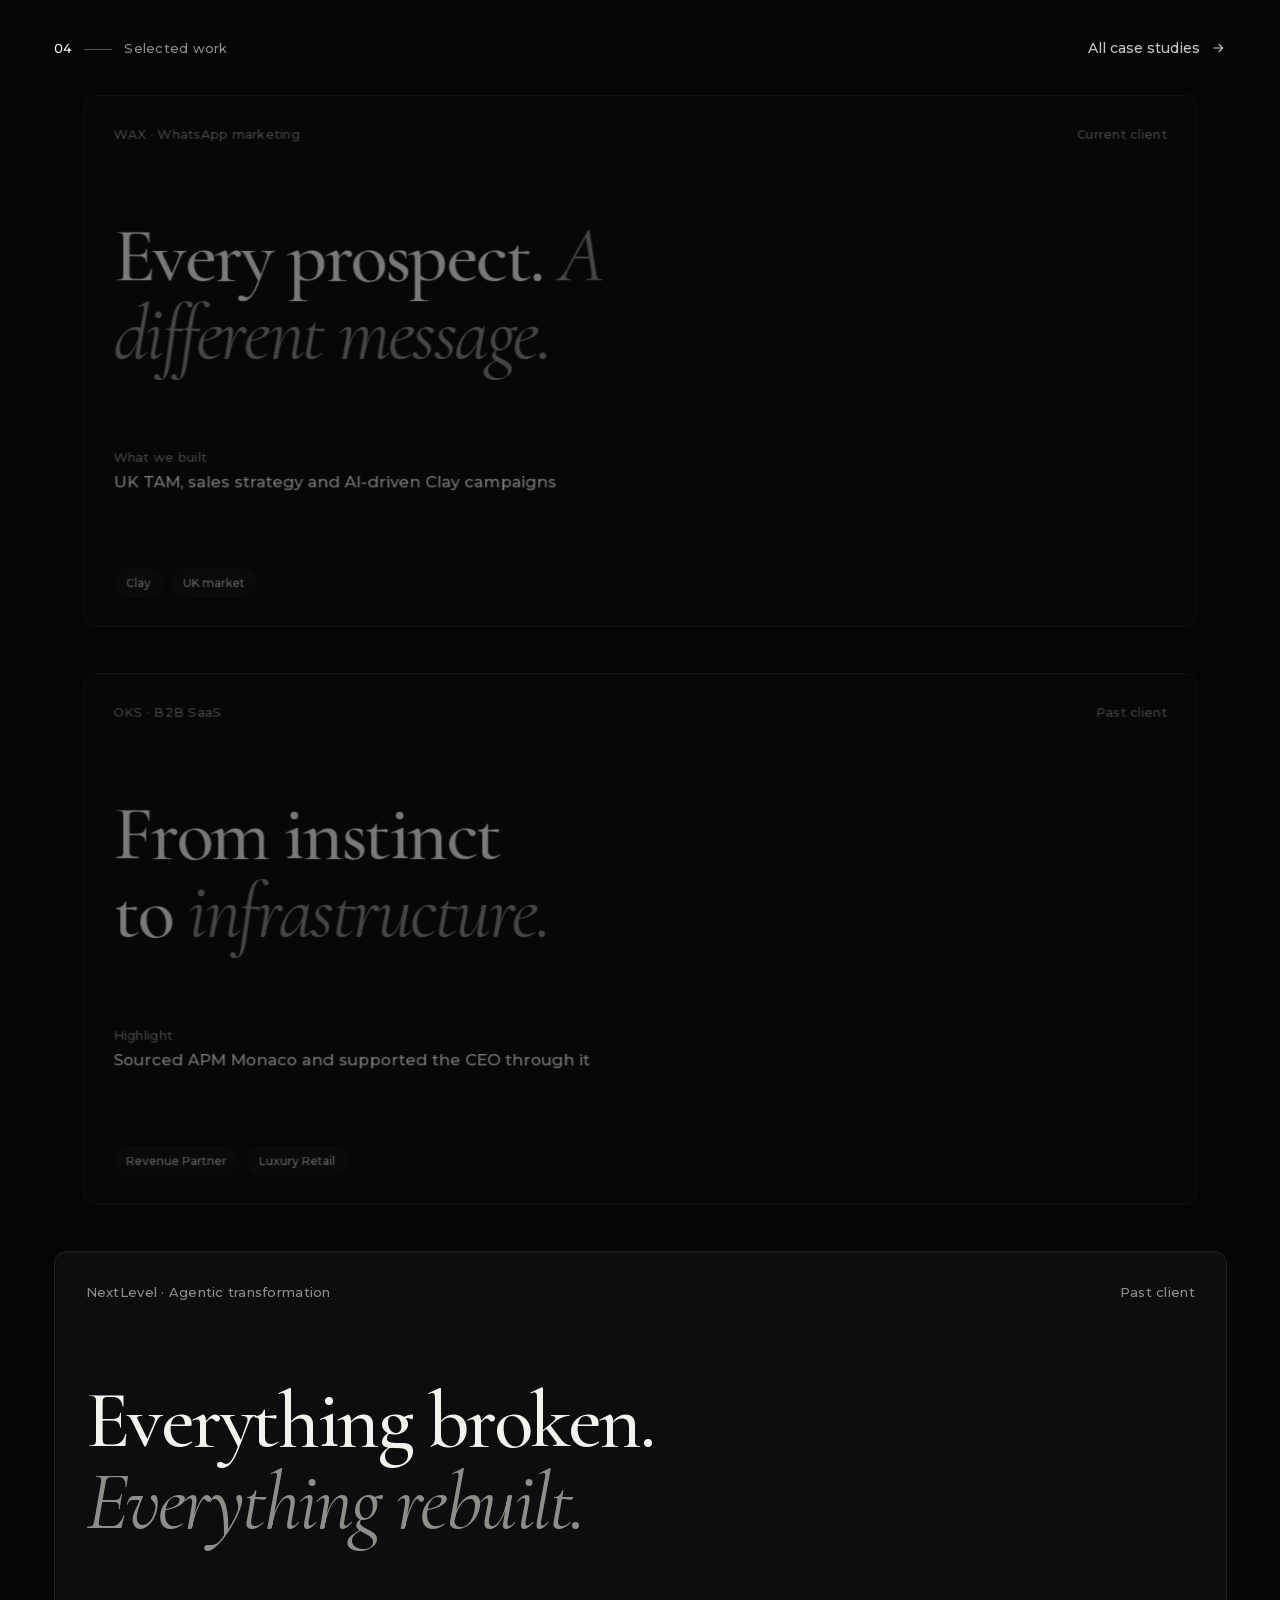
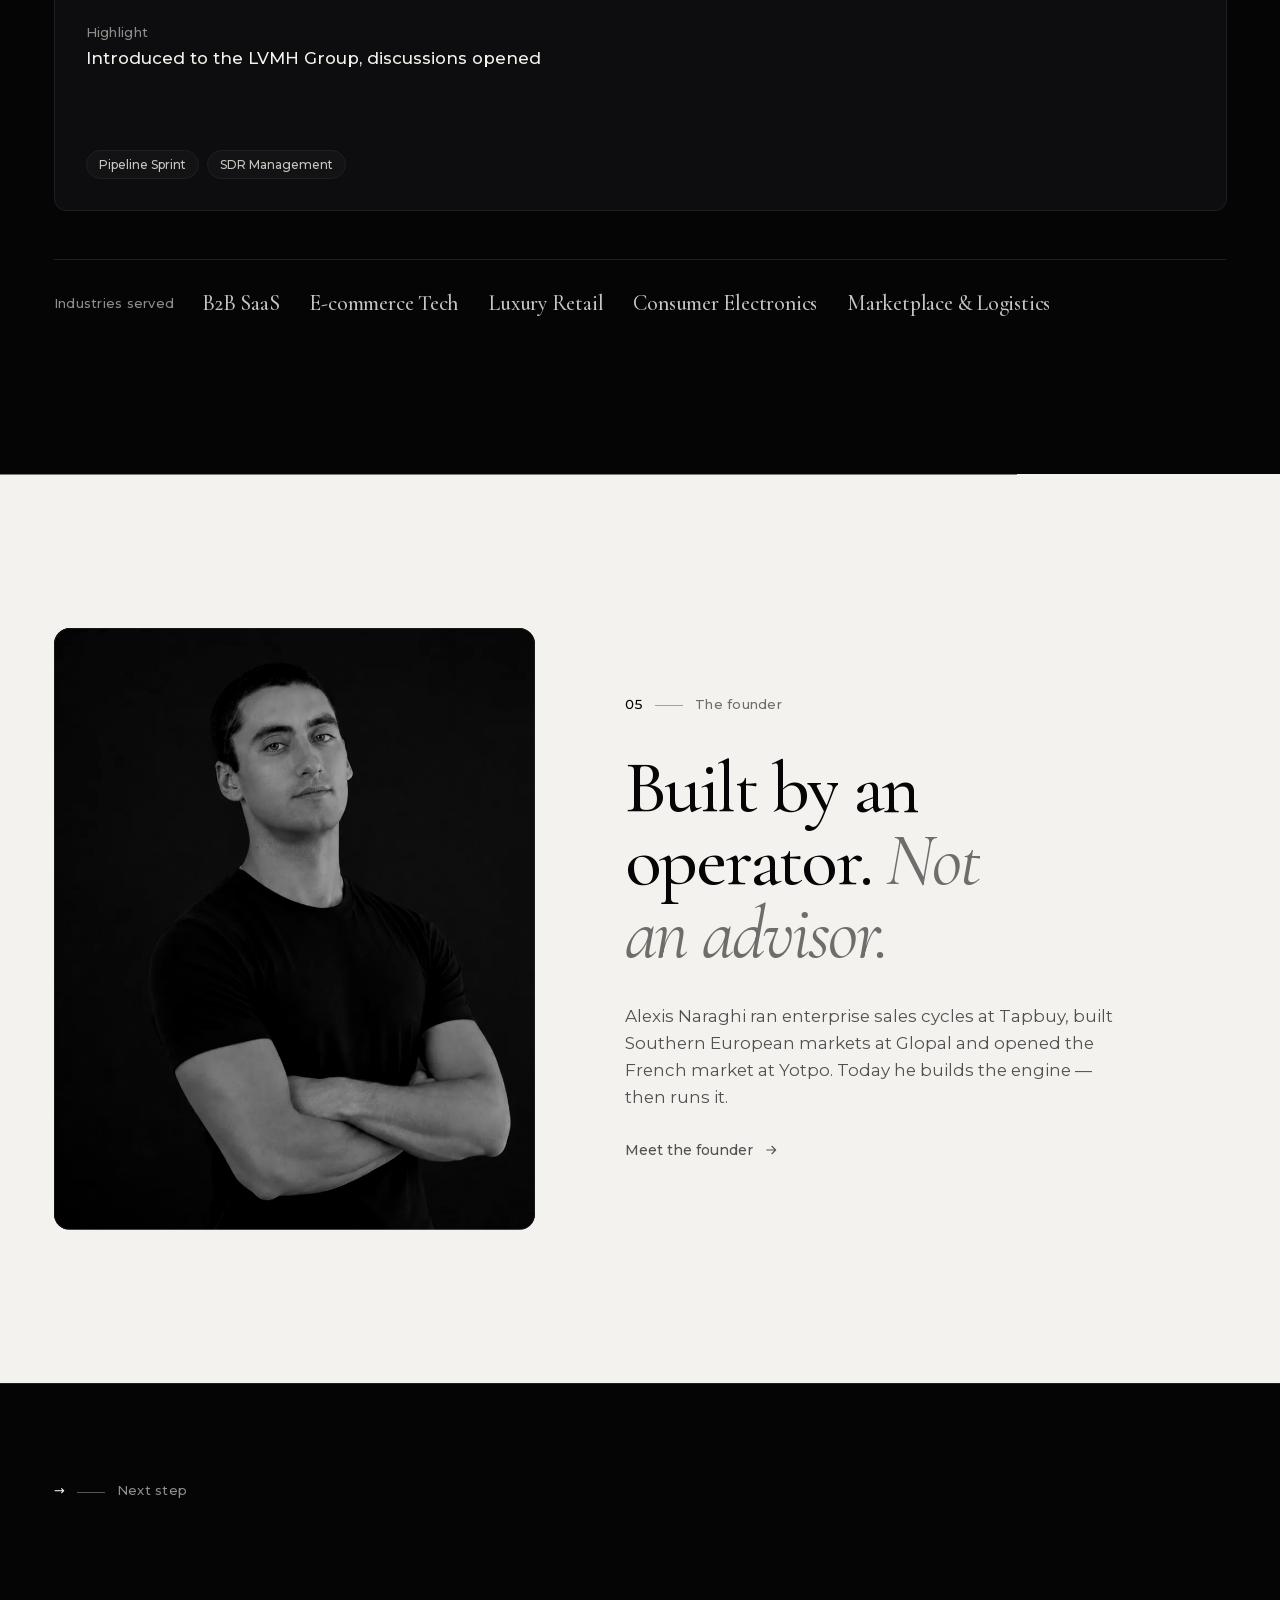
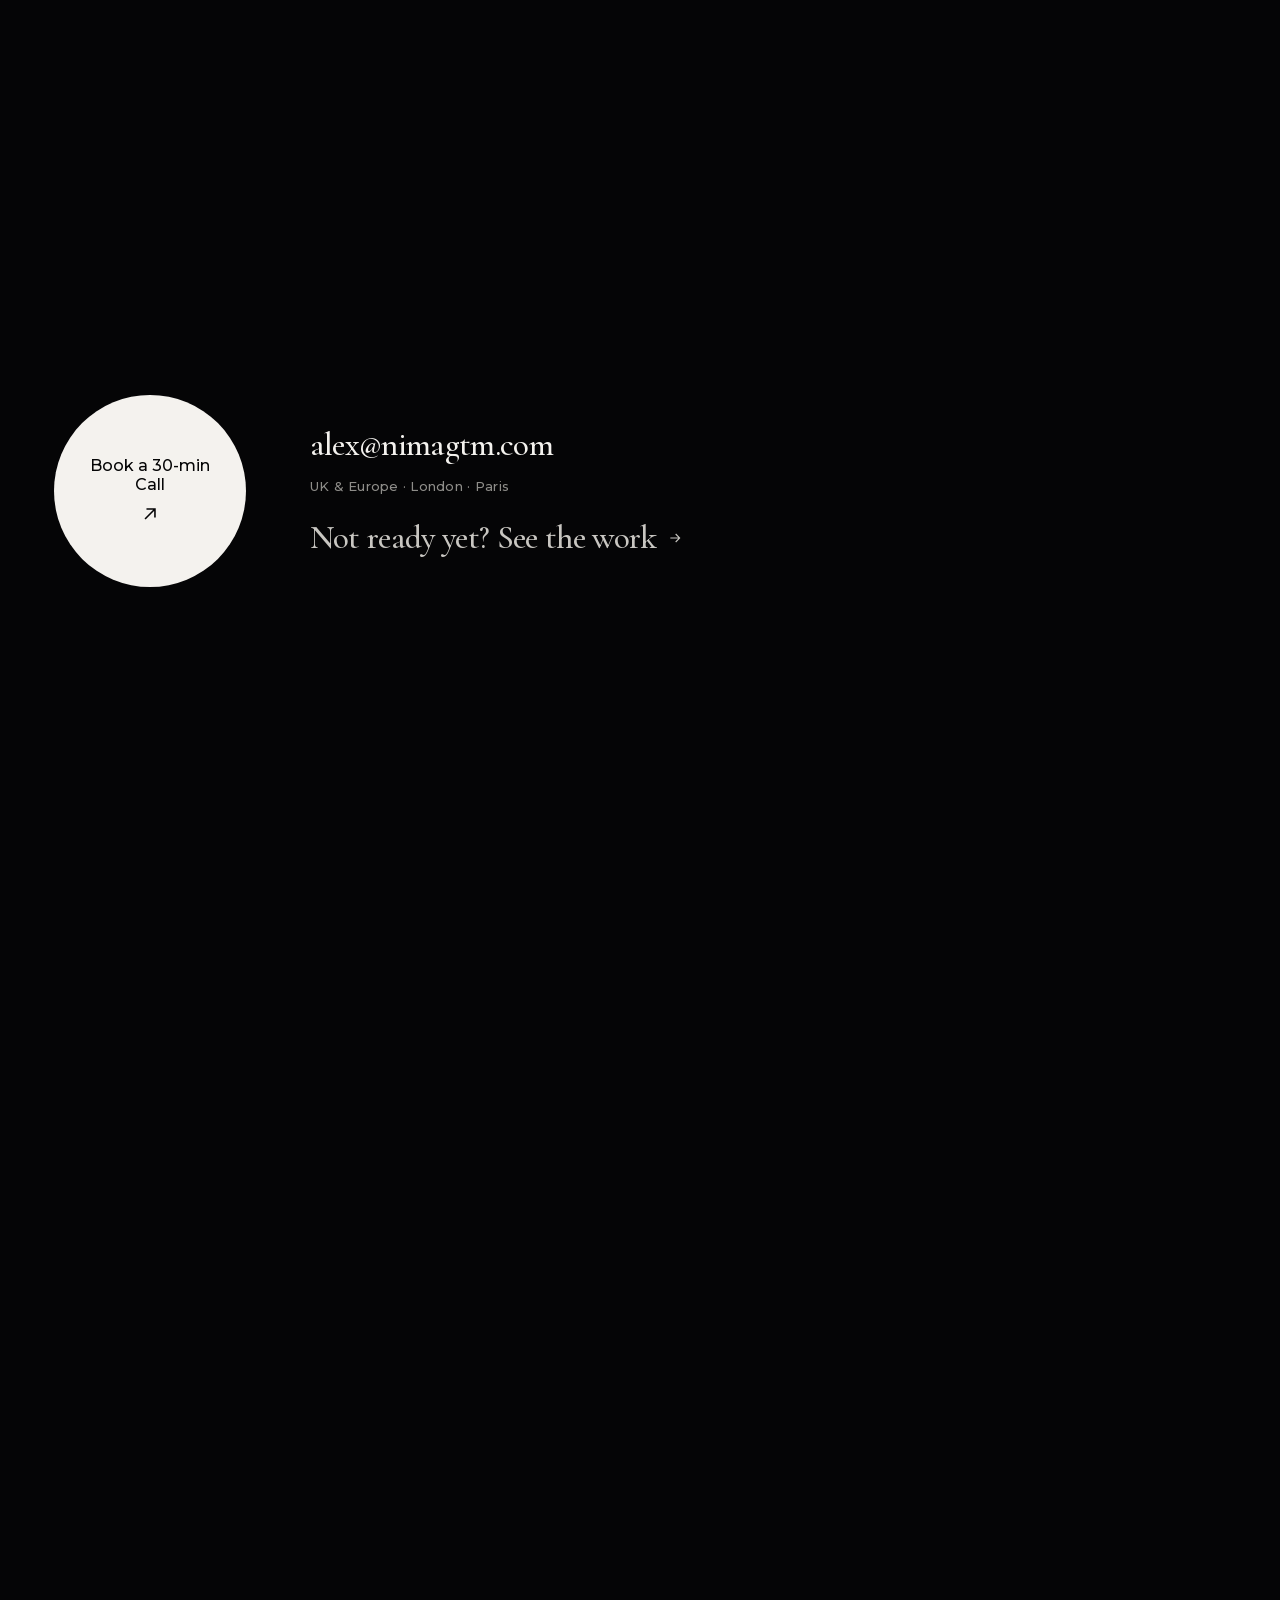
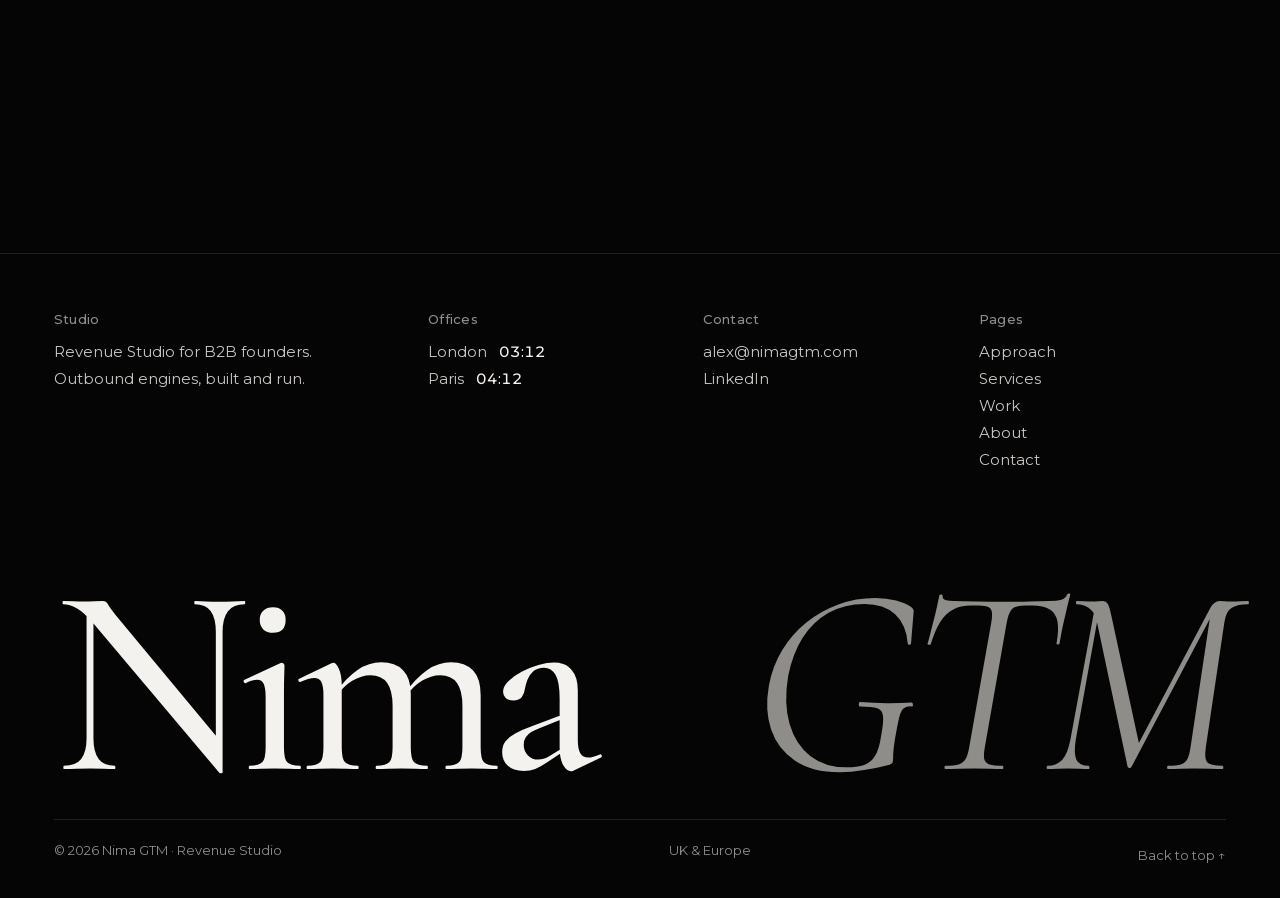
==== commit 79f22c9f: "Harden security and keep the site fully in English - Add strict security headers (CSP, frame, sniffi" ====
--- a/index.html
+++ b/index.html
@@ -7,12 +7,9 @@
 <meta name="description" content="Nima GTM · Revenue Studio. We build the sales engine founders don't have time to build — then we run it. B2B sales consulting across UK &amp; France.">
 <title>Nima GTM · Revenue Studio</title>
 <link rel="icon" href="assets/favicon.svg" type="image/svg+xml">
-<link rel="preconnect" href="https://fonts.googleapis.com">
-<link rel="preconnect" href="https://fonts.gstatic.com" crossorigin>
-<link href="https://fonts.googleapis.com/css2?family=Cormorant+Garamond:ital,wght@0,400;0,500;1,400&family=Montserrat:wght@400;500;600&display=swap" rel="stylesheet">
-<script>(function(r){var c='js';try{if(matchMedia('(prefers-reduced-motion:reduce)').matches)c+=' rm';else if(sessionStorage.getItem('nima-wipe')!==null)c+=' wipe-in';else if(!sessionStorage.getItem('nima-seen'))c+=' pl-on'}catch(e){}r.className=c})(document.documentElement)</script>
+<script>(function(r){var c='js';try{if(matchMedia('(prefers-reduced-motion:reduce)').matches)c+=' rm';else if(sessionStorage.getItem('nima-wipe')!==null)c+=' wipe-in';else if(!sessionStorage.getItem('nima-seen'))c+=' pl-on'}catch(e){}r.className=c;setTimeout(function(){if(!window.__n)r.className=''},5000)})(document.documentElement)</script>
 <link rel="stylesheet" href="assets/site.css">
-<script src="assets/site.js" defer onerror="document.documentElement.className=''"></script>
+<script src="assets/site.js" defer></script>
 </head>
 <body>
 <a class="skip-link" href="#main" data-top>Skip to content</a>
@@ -115,21 +112,21 @@
   <div class="wrap">
     <div class="wk-hd"><div class="lab label"><span>04</span><span>Selected work</span></div><a href="work.html" data-l="Work" class="lnk"><span>All case studies</span><svg aria-hidden="true" viewBox="0 0 24 24"><path d="M5 12h14M13 6l6 6-6 6" fill="none" stroke="currentColor" stroke-width="1.6"/></svg></a></div>
     <div class="wk-g">
-      <a class="wc" style="--i:0" href="work.html#wax" data-l="Work">
+      <a class="wc" href="work.html#wax" data-l="Work">
         <div class="wc-top label"><span>WAX · WhatsApp marketing</span><span>Current client</span></div>
         <h3 class="wc-h">Every prospect. <em>A different message.</em></h3>
         <div class="wc-o"><span class="label">What we built</span><b>UK TAM, sales strategy and AI-driven Clay campaigns</b></div>
         <div class="wc-tags"><span class="tag">Clay</span><span class="tag">UK market</span></div>
         <div class="wc-glow" aria-hidden="true"></div>
       </a>
-      <a class="wc" style="--i:1" href="work.html#oks" data-l="Work">
+      <a class="wc" href="work.html#oks" data-l="Work">
         <div class="wc-top label"><span>OKS · B2B SaaS</span><span>Past client</span></div>
         <h3 class="wc-h">From instinct to <em>infrastructure.</em></h3>
         <div class="wc-o"><span class="label">Highlight</span><b>Sourced APM Monaco and supported the CEO through it</b></div>
         <div class="wc-tags"><span class="tag">Revenue Partner</span><span class="tag">Luxury Retail</span></div>
         <div class="wc-glow" aria-hidden="true"></div>
       </a>
-      <a class="wc" style="--i:2" href="work.html#nextlevel" data-l="Work">
+      <a class="wc" href="work.html#nextlevel" data-l="Work">
         <div class="wc-top label"><span>NextLevel · Agentic transformation</span><span>Past client</span></div>
         <h3 class="wc-h">Everything broken. <em>Everything rebuilt.</em></h3>
         <div class="wc-o"><span class="label">Highlight</span><b>Introduced to the LVMH Group, discussions opened</b></div>
--- a/assets/site.css
+++ b/assets/site.css
@@ -1,6 +1,13 @@
 /* Nima GTM · Revenue Studio
    MODIFIED: motion rebuild (Nov 2026). Structure and motion from the rebuild brief;
    colour tokens and type system unchanged from the Linear-inspired redesign. */
+/* Fonts are self-hosted: no third-party request on page load (OFL licensed) */
+@font-face{font-family:'Cormorant Garamond';font-style:italic;font-weight:400;font-display:swap;src:url(fonts/cormorant-italic-0.woff2) format('woff2');unicode-range:U+0000-00FF, U+0131, U+0152-0153, U+02BB-02BC, U+02C6, U+02DA, U+02DC, U+0304, U+0308, U+0329, U+2000-206F, U+20AC, U+2122, U+2191, U+2193, U+2212, U+2215, U+FEFF, U+FFFD}
+@font-face{font-family:'Cormorant Garamond';font-style:normal;font-weight:400;font-display:swap;src:url(fonts/cormorant-normal-1.woff2) format('woff2');unicode-range:U+0000-00FF, U+0131, U+0152-0153, U+02BB-02BC, U+02C6, U+02DA, U+02DC, U+0304, U+0308, U+0329, U+2000-206F, U+20AC, U+2122, U+2191, U+2193, U+2212, U+2215, U+FEFF, U+FFFD}
+@font-face{font-family:'Cormorant Garamond';font-style:normal;font-weight:500;font-display:swap;src:url(fonts/cormorant-normal-1.woff2) format('woff2');unicode-range:U+0000-00FF, U+0131, U+0152-0153, U+02BB-02BC, U+02C6, U+02DA, U+02DC, U+0304, U+0308, U+0329, U+2000-206F, U+20AC, U+2122, U+2191, U+2193, U+2212, U+2215, U+FEFF, U+FFFD}
+@font-face{font-family:'Montserrat';font-style:normal;font-weight:400;font-display:swap;src:url(fonts/montserrat-normal-2.woff2) format('woff2');unicode-range:U+0000-00FF, U+0131, U+0152-0153, U+02BB-02BC, U+02C6, U+02DA, U+02DC, U+0304, U+0308, U+0329, U+2000-206F, U+20AC, U+2122, U+2191, U+2193, U+2212, U+2215, U+FEFF, U+FFFD}
+@font-face{font-family:'Montserrat';font-style:normal;font-weight:500;font-display:swap;src:url(fonts/montserrat-normal-2.woff2) format('woff2');unicode-range:U+0000-00FF, U+0131, U+0152-0153, U+02BB-02BC, U+02C6, U+02DA, U+02DC, U+0304, U+0308, U+0329, U+2000-206F, U+20AC, U+2122, U+2191, U+2193, U+2212, U+2215, U+FEFF, U+FFFD}
+@font-face{font-family:'Montserrat';font-style:normal;font-weight:600;font-display:swap;src:url(fonts/montserrat-normal-2.woff2) format('woff2');unicode-range:U+0000-00FF, U+0131, U+0152-0153, U+02BB-02BC, U+02C6, U+02DA, U+02DC, U+0304, U+0308, U+0329, U+2000-206F, U+20AC, U+2122, U+2191, U+2193, U+2212, U+2215, U+FEFF, U+FFFD}
 *,*::before,*::after{box-sizing:border-box;margin:0;padding:0}
 :root{
   --canvas:#050506;
@@ -743,3 +750,7 @@
 .cta-h{font-size:clamp(3rem,min(10vw,15.5vh),12rem)}
 .cta-btn{width:clamp(128px,min(15vw,23vh),210px)}
 @media (max-width:720px){.cta-h{font-size:clamp(2.9rem,min(14vw,10vh),4.6rem)}}
+
+/* set in CSS, not inline, so the content security policy can forbid inline styles */
+.wk-g .wc:nth-child(2){--i:1}.wk-g .wc:nth-child(3){--i:2}
+.v-bar i:nth-child(1){--h:.28}.v-bar i:nth-child(2){--h:.4}.v-bar i:nth-child(3){--h:.36}.v-bar i:nth-child(4){--h:.58}.v-bar i:nth-child(5){--h:.7}.v-bar i:nth-child(6){--h:.92}
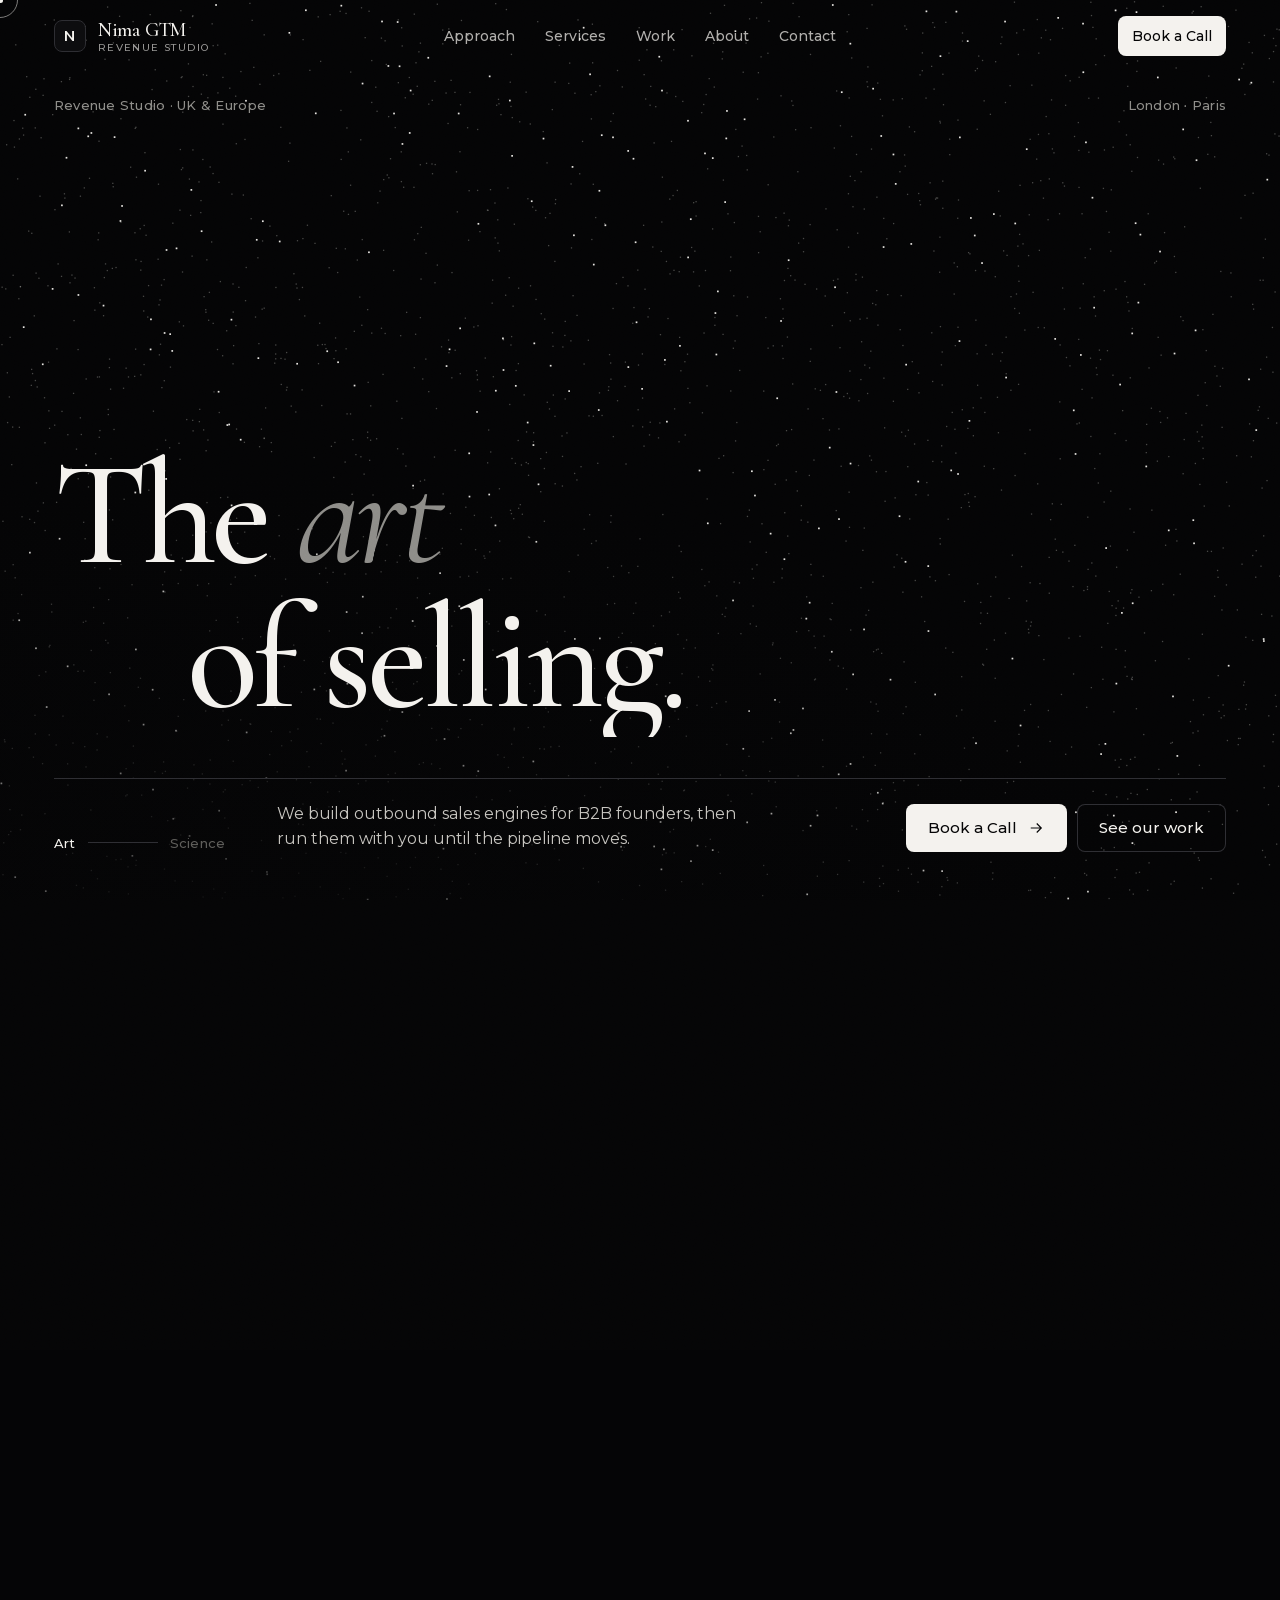
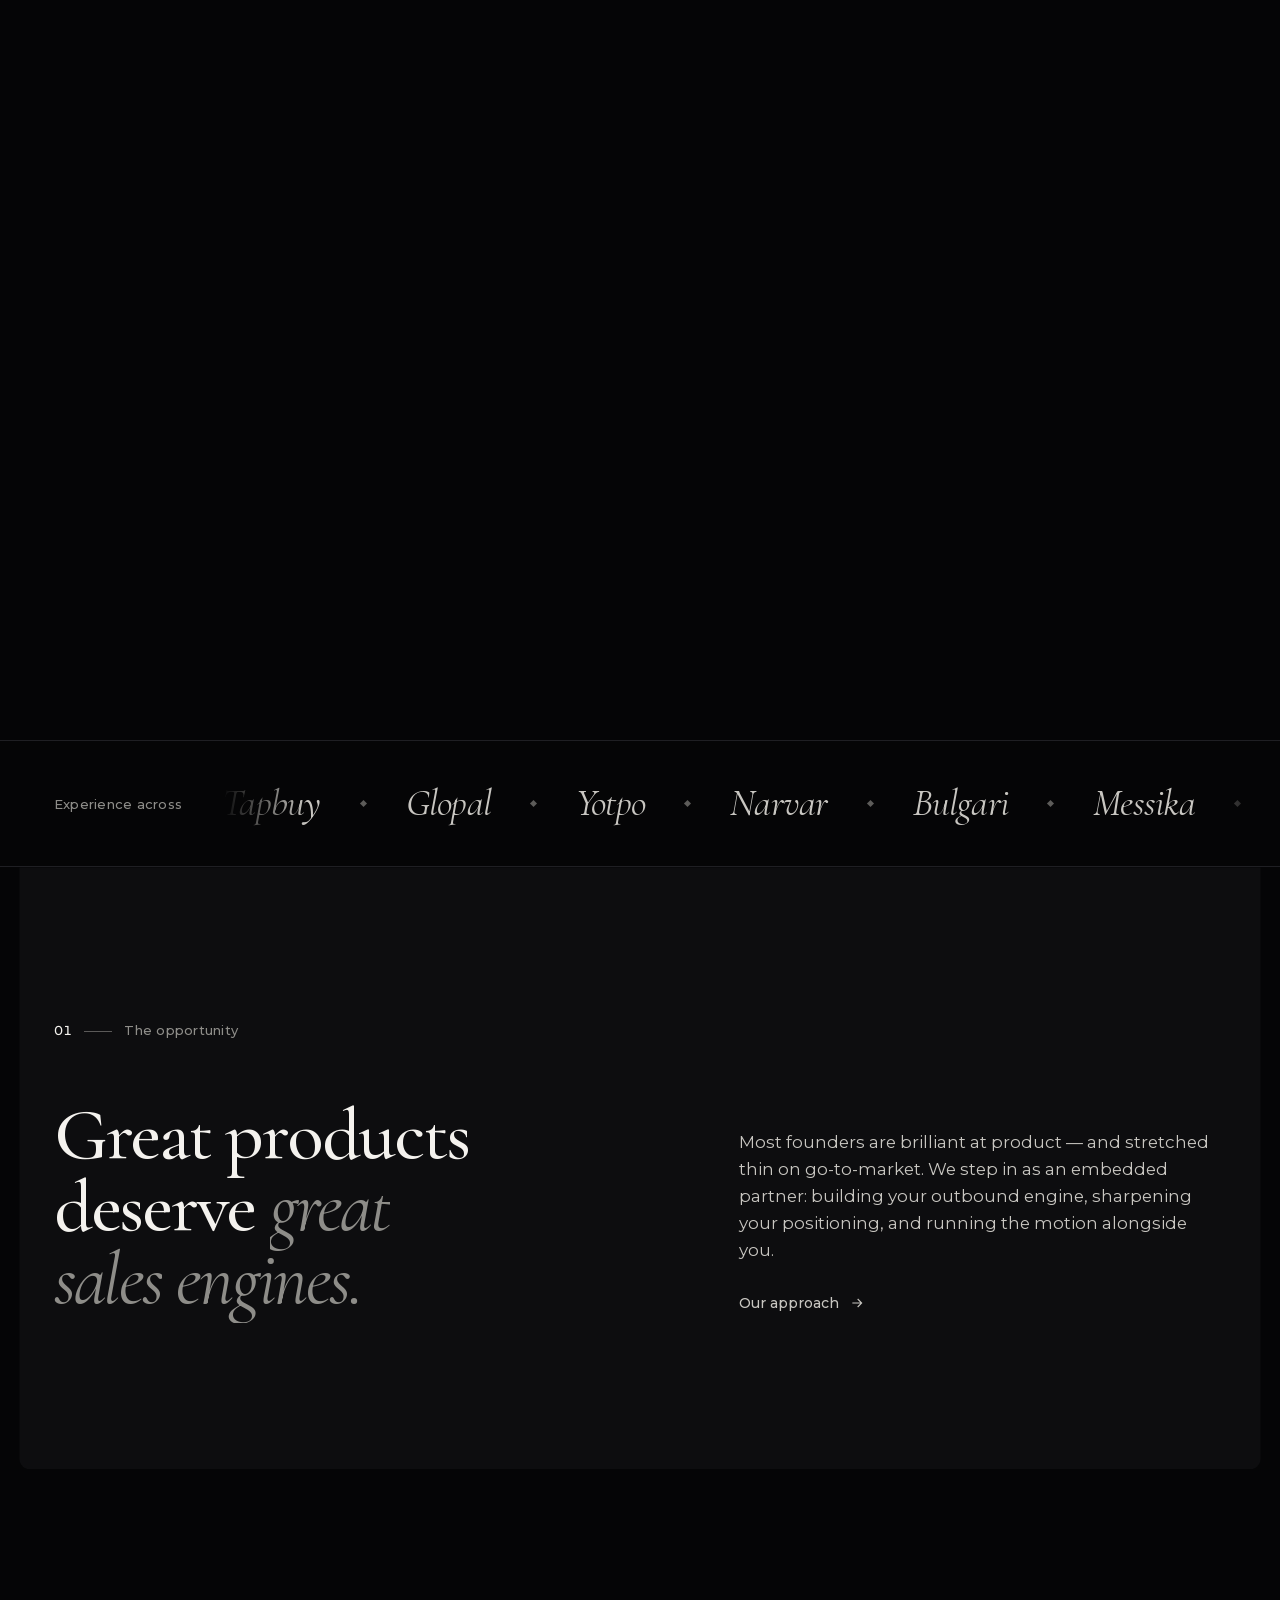
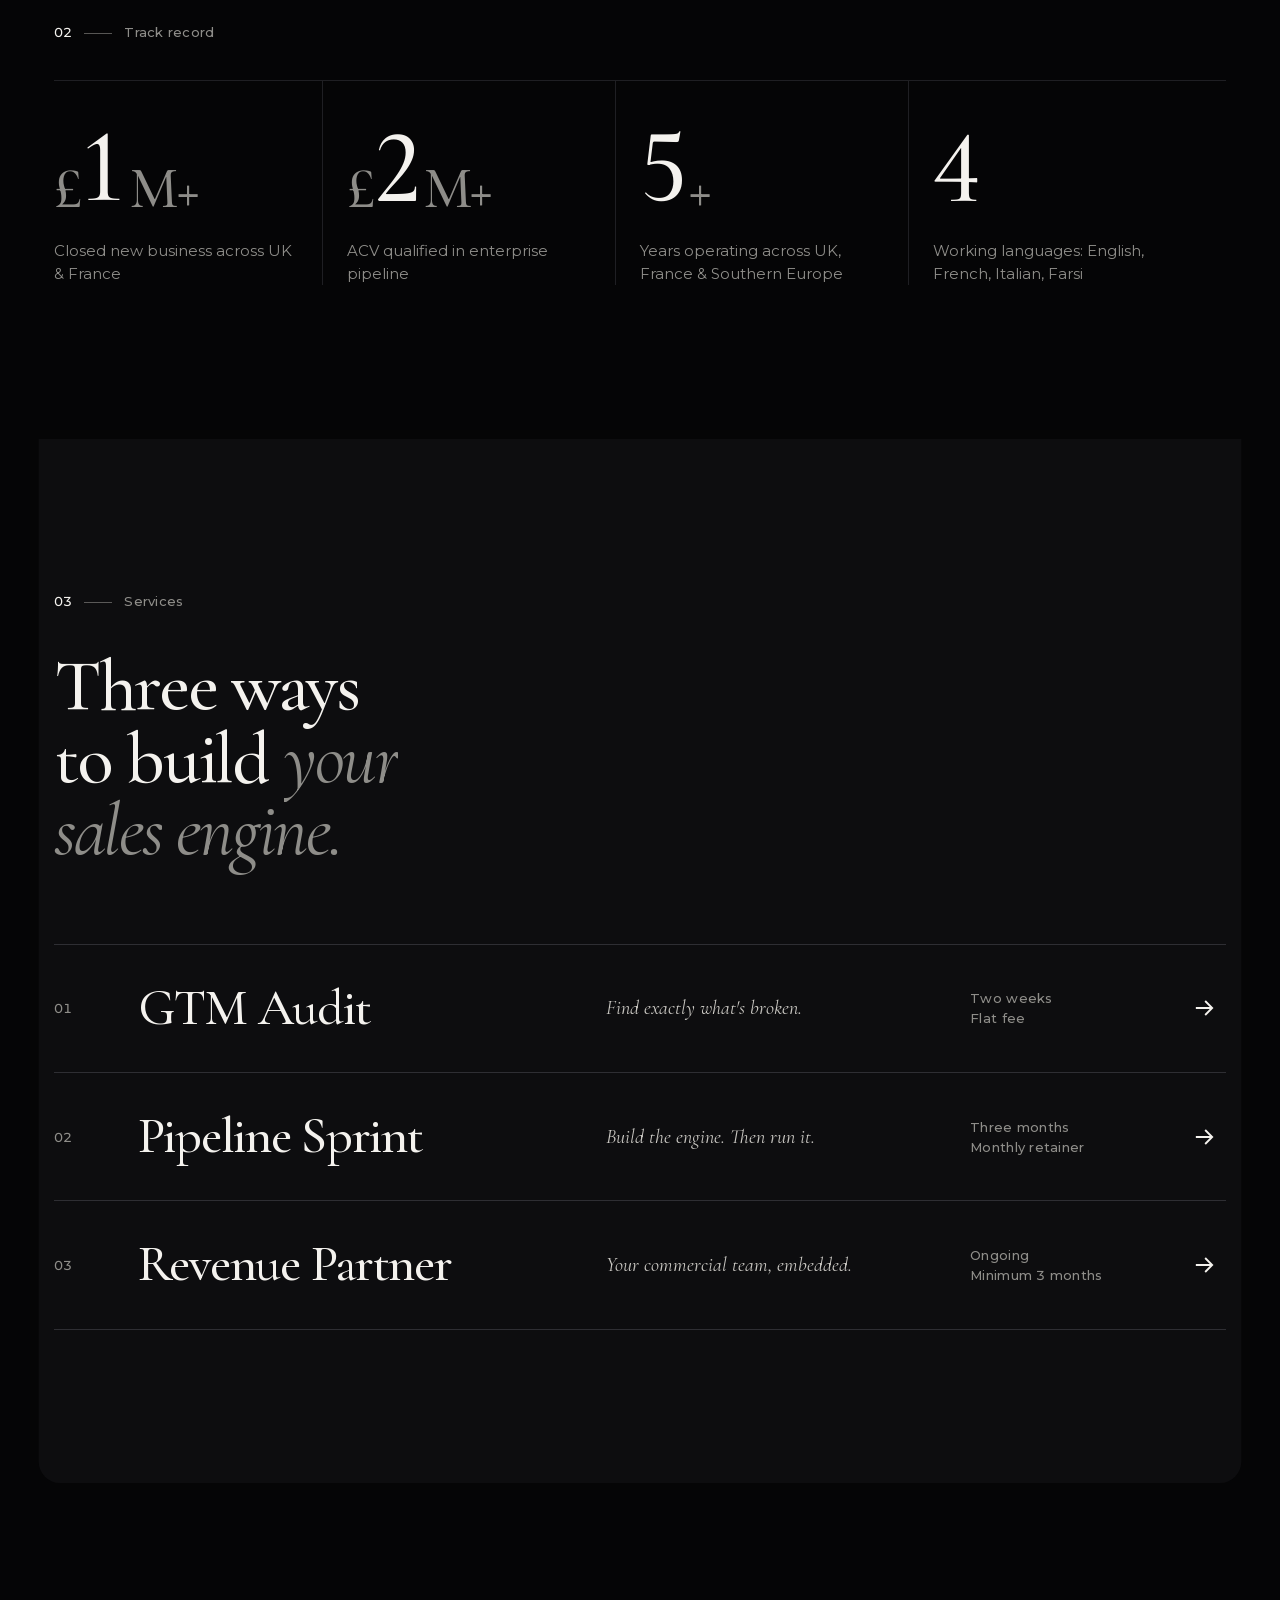
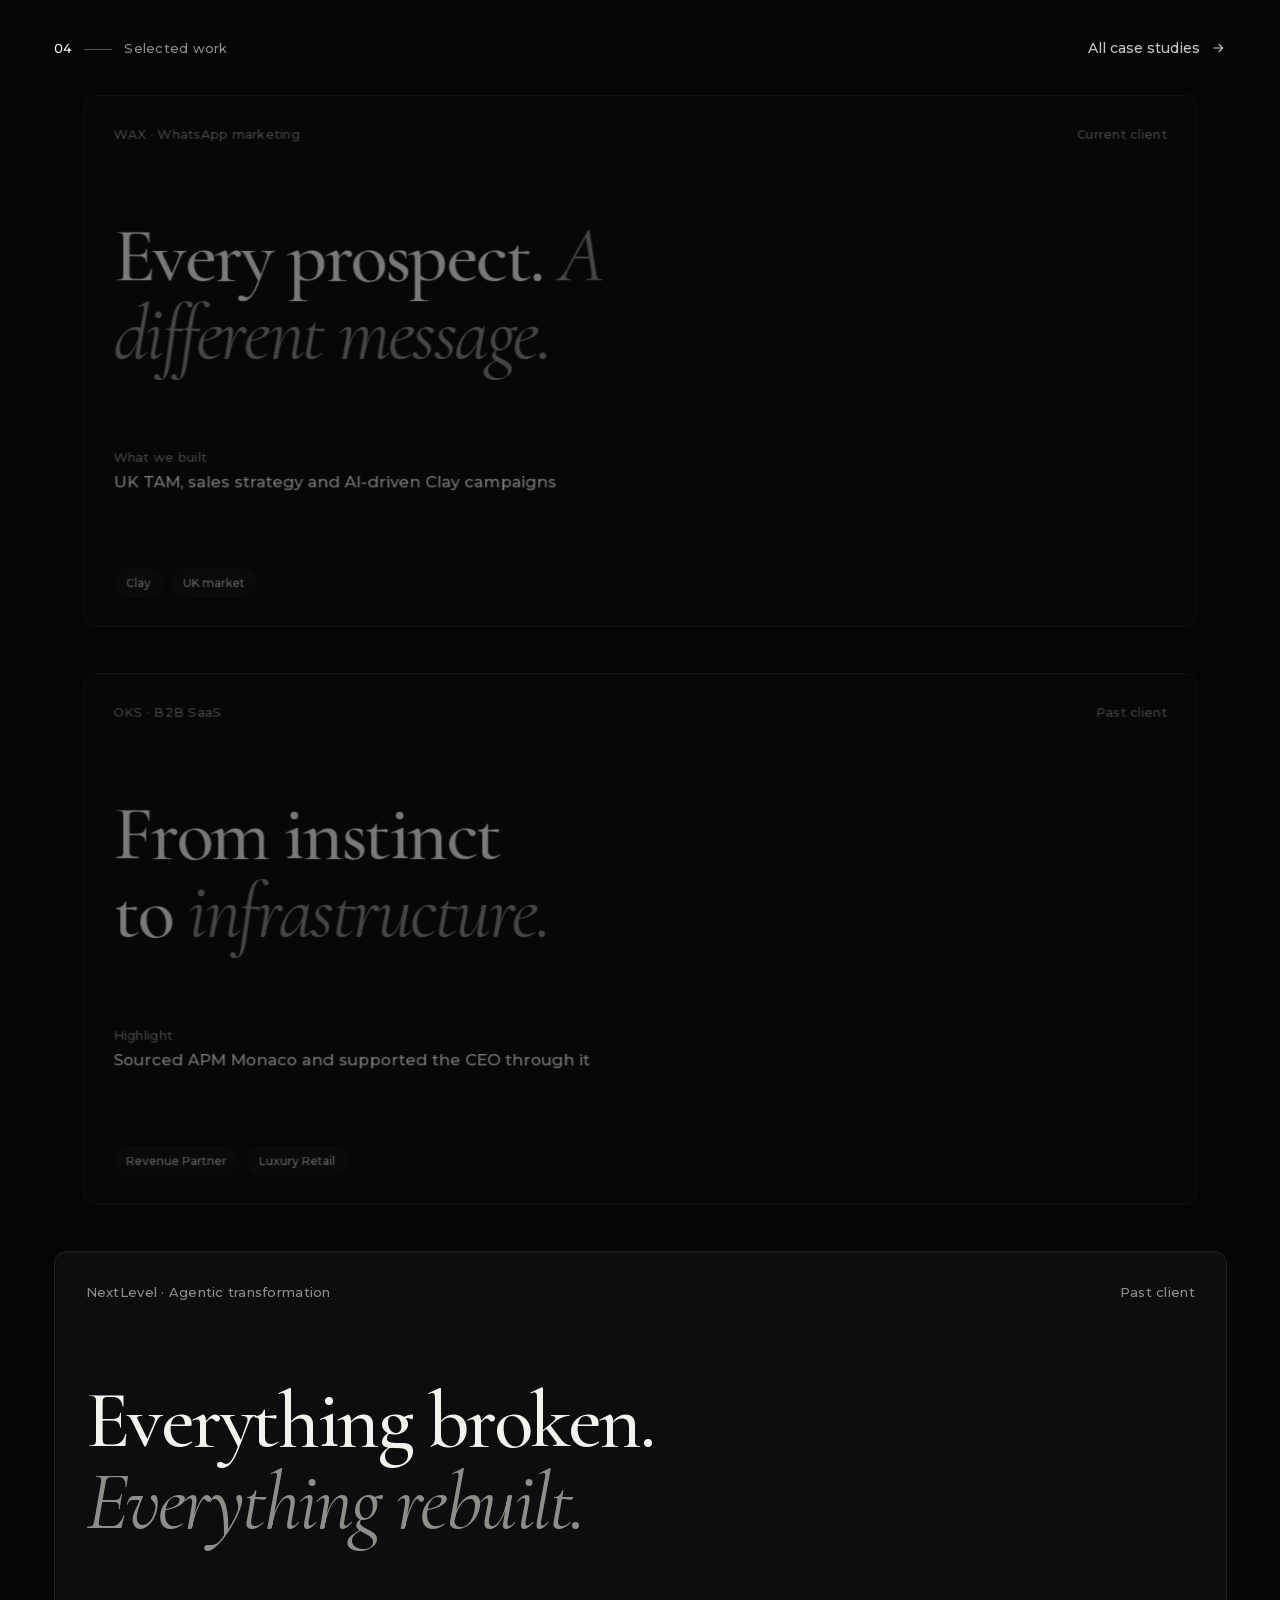
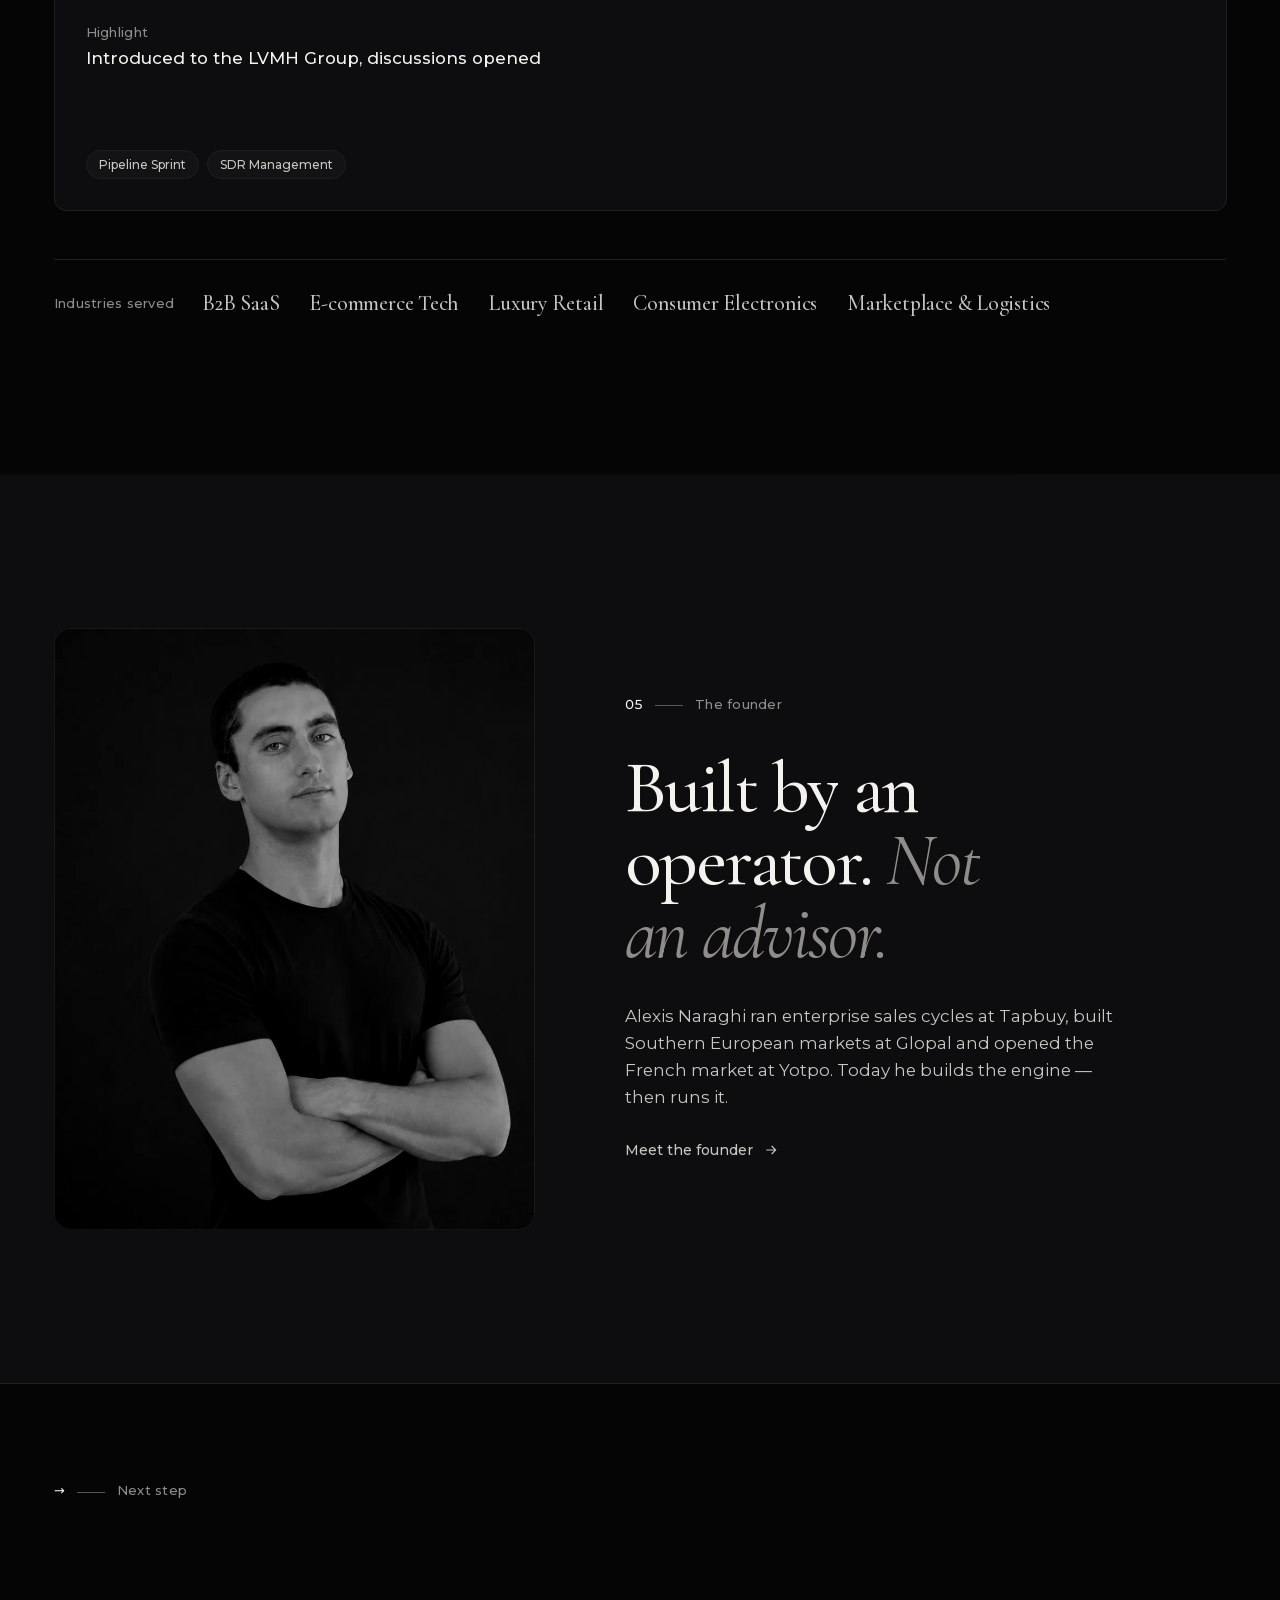
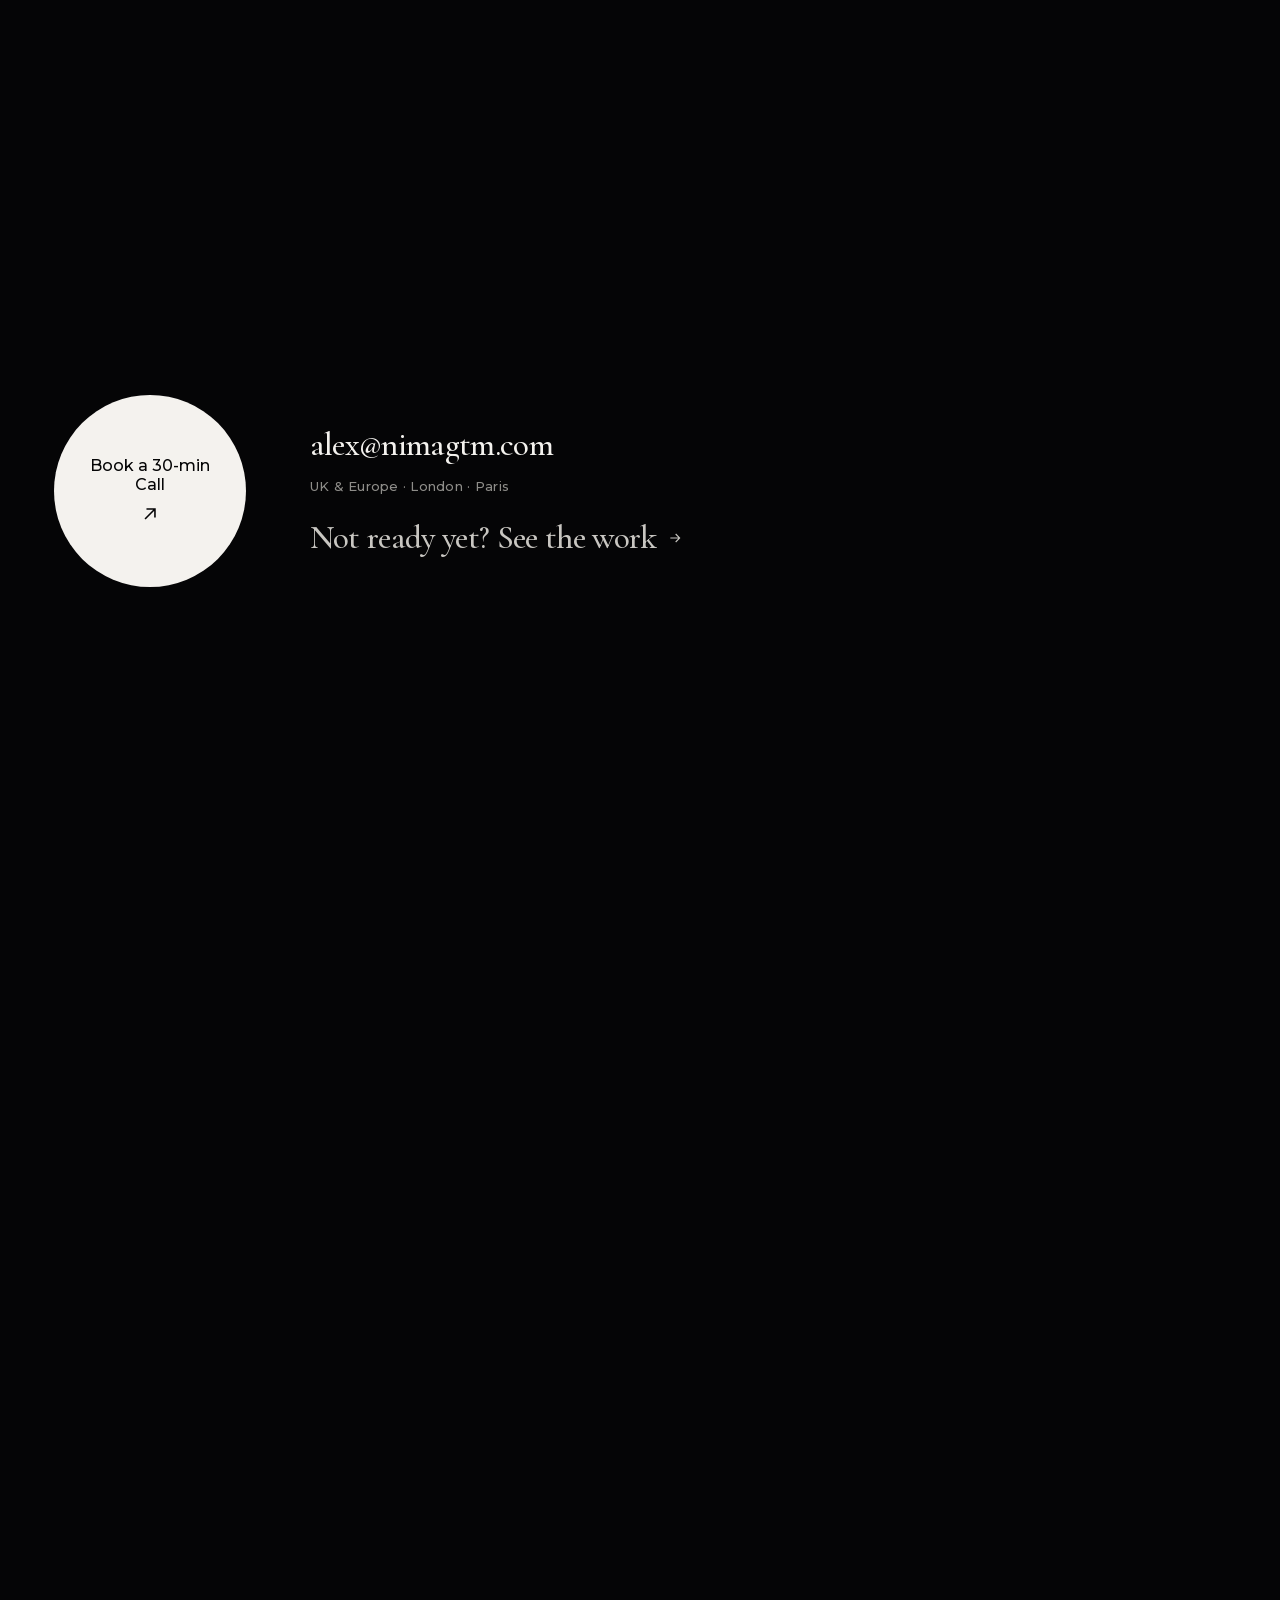
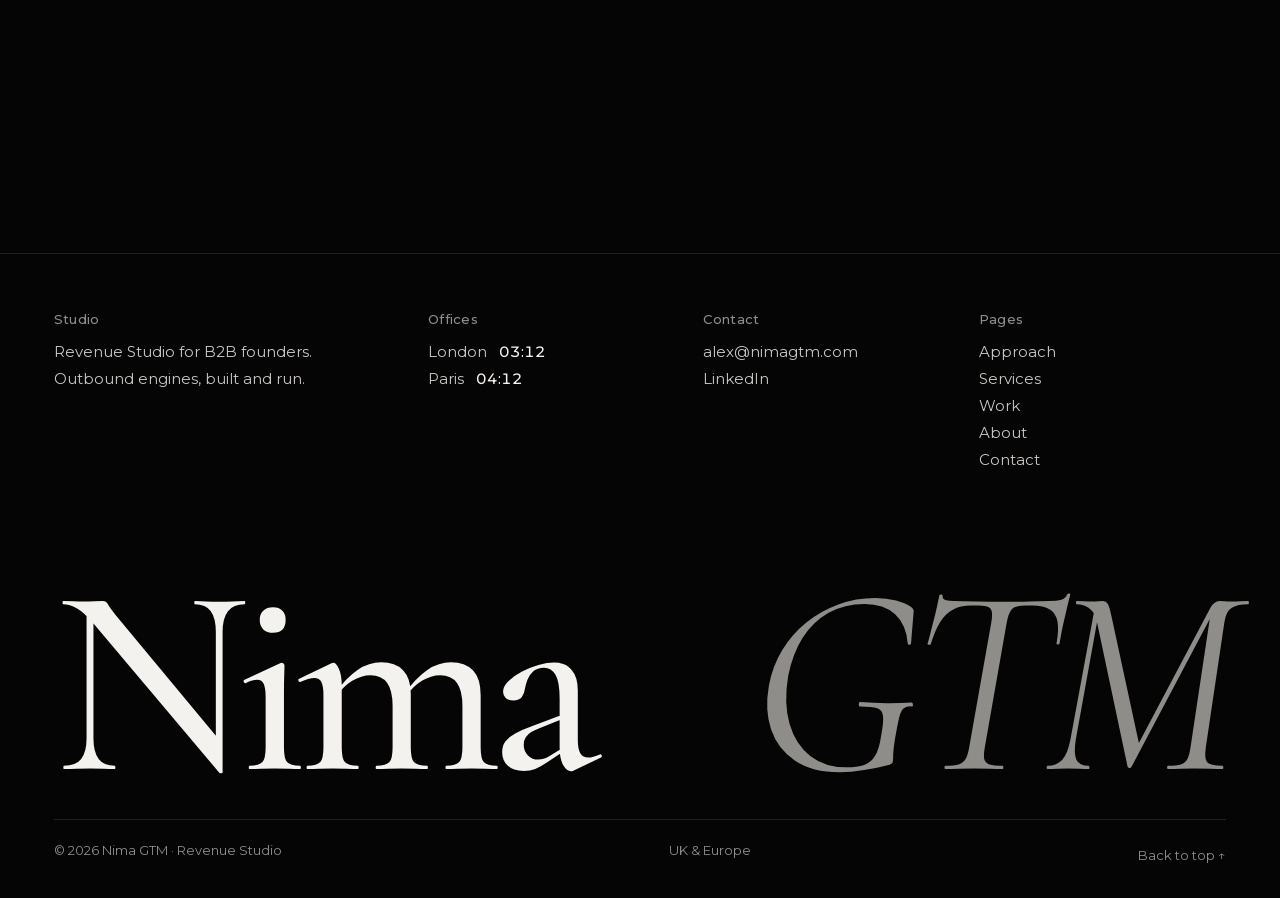
==== commit 78a0a405: "Stop browsers caching stale CSS and JS The one-day cache on assets meant returning visitors could se" ====
--- a/index.html
+++ b/index.html
@@ -8,8 +8,8 @@
 <title>Nima GTM · Revenue Studio</title>
 <link rel="icon" href="assets/favicon.svg" type="image/svg+xml">
 <script>(function(r){var c='js';try{if(matchMedia('(prefers-reduced-motion:reduce)').matches)c+=' rm';else if(sessionStorage.getItem('nima-wipe')!==null)c+=' wipe-in';else if(!sessionStorage.getItem('nima-seen'))c+=' pl-on'}catch(e){}r.className=c;setTimeout(function(){if(!window.__n)r.className=''},5000)})(document.documentElement)</script>
-<link rel="stylesheet" href="assets/site.css">
-<script src="assets/site.js" defer></script>
+<link rel="stylesheet" href="assets/site.css?v=4">
+<script src="assets/site.js?v=4" defer></script>
 </head>
 <body>
 <a class="skip-link" href="#main" data-top>Skip to content</a>
--- a/assets/site.css
+++ b/assets/site.css
@@ -57,7 +57,8 @@
 .skip-link:focus{top:12px}
 
 .wrap{width:100%;max-width:1520px;margin:0 auto;padding-left:max(var(--pad),env(safe-area-inset-left));padding-right:max(var(--pad),env(safe-area-inset-right))}
-.paper{background:var(--inverse);color:var(--on-inverse)}
+/* MODIFIED: all sections dark (Alexis, Nov 2026). Charcoal alternates with near-black for rhythm */
+.paper{--inverse:#050506;--on-inverse:#f4f2ee;--paper-muted:var(--ink-muted);--paper-subtle:var(--ink-subtle);--paper-line:var(--hairline-strong);background:var(--surface-1);color:var(--ink)}
 .label{font-size:13px;font-weight:500;letter-spacing:.02em;line-height:1.4;font-variant-numeric:lining-nums tabular-nums}
 
 /* grain: desktop only, static on anything that can't spare the paint */
@@ -95,7 +96,7 @@
 .btn-g::before{background:var(--inverse)}
 .btn-s{min-height:40px;padding:0 14px;font-size:14px}
 .paper .btn{background:var(--on-inverse);color:var(--inverse)}
-.paper .btn::before{background:var(--surface-3)}
+.paper .btn::before{background:var(--ink-muted)}
 @media (hover:hover){
   .btn:hover::before{transform:none}
   .btn:hover svg{transform:translateX(4px)}
@@ -248,7 +249,7 @@
 /* services rows */
 .sv-l{margin-top:clamp(40px,6vw,80px);border-top:1px solid var(--paper-line)}
 .svr{position:relative;display:grid;grid-template-columns:64px 1.3fr 1fr 200px 36px;align-items:center;gap:20px;padding:clamp(22px,3vw,38px) 0;border-bottom:1px solid var(--paper-line);isolation:isolate;transition:color .5s var(--e),padding .6s var(--e)}
-.svr::before{content:"";position:absolute;inset:0 calc(-1*var(--pad));background:var(--canvas);z-index:-1;clip-path:inset(100% 0 0 0);transition:clip-path .6s var(--e)}
+.svr::before{content:"";position:absolute;inset:0 calc(-1*var(--pad));background:var(--surface-3);z-index:-1;clip-path:inset(100% 0 0 0);transition:clip-path .6s var(--e)}
 .svr-n{color:var(--paper-subtle);transition:color .4s}
 .svr-t{font-family:var(--serif);font-weight:500;font-size:clamp(2.2rem,4vw,4.2rem);letter-spacing:-.025em;line-height:1}
 .svr-d{font-family:var(--serif);font-style:italic;font-size:clamp(1.25rem,1.5vw,1.45rem);color:var(--paper-muted);transition:color .5s}
@@ -360,8 +361,8 @@
 .sx-in{width:100%}
 .sx-hd{display:grid;grid-template-columns:1fr 1fr;gap:40px;padding-bottom:14px;border-bottom:1px solid var(--paper-line);color:var(--paper-subtle)}
 .sx-l li{display:grid;grid-template-columns:1fr 1fr;gap:40px;align-items:center;padding:clamp(16px,2.3vw,28px) 0;border-bottom:1px solid var(--paper-line);font-family:var(--serif);font-weight:500;font-size:clamp(1.6rem,3.1vw,3.2rem);letter-spacing:-.02em;line-height:1.08}
-.sx-l .b{position:relative;justify-self:start;color:rgba(5,5,6,calc(1 - var(--k,0)*.6));padding-right:.2em}
-.sx-l .b i{position:absolute;left:-.1em;right:-.05em;top:54%;height:2px;background:var(--on-inverse);transform:scaleX(var(--k,0));transform-origin:left}
+.sx-l .b{position:relative;justify-self:start;color:rgba(244,242,238,calc(1 - var(--k,0)*.62));padding-right:.2em}
+.sx-l .b i{position:absolute;left:-.1em;right:-.05em;top:54%;height:2px;background:var(--ink);transform:scaleX(var(--k,0));transform-origin:left}
 .sx-l .a{font-style:italic;font-weight:400;opacity:var(--k,0);transform:translateX(calc((1 - var(--k,0))*-30px))}
 .sx-p{margin-top:22px;text-align:right;color:var(--paper-subtle)}
 .sx-p span{color:var(--on-inverse)}
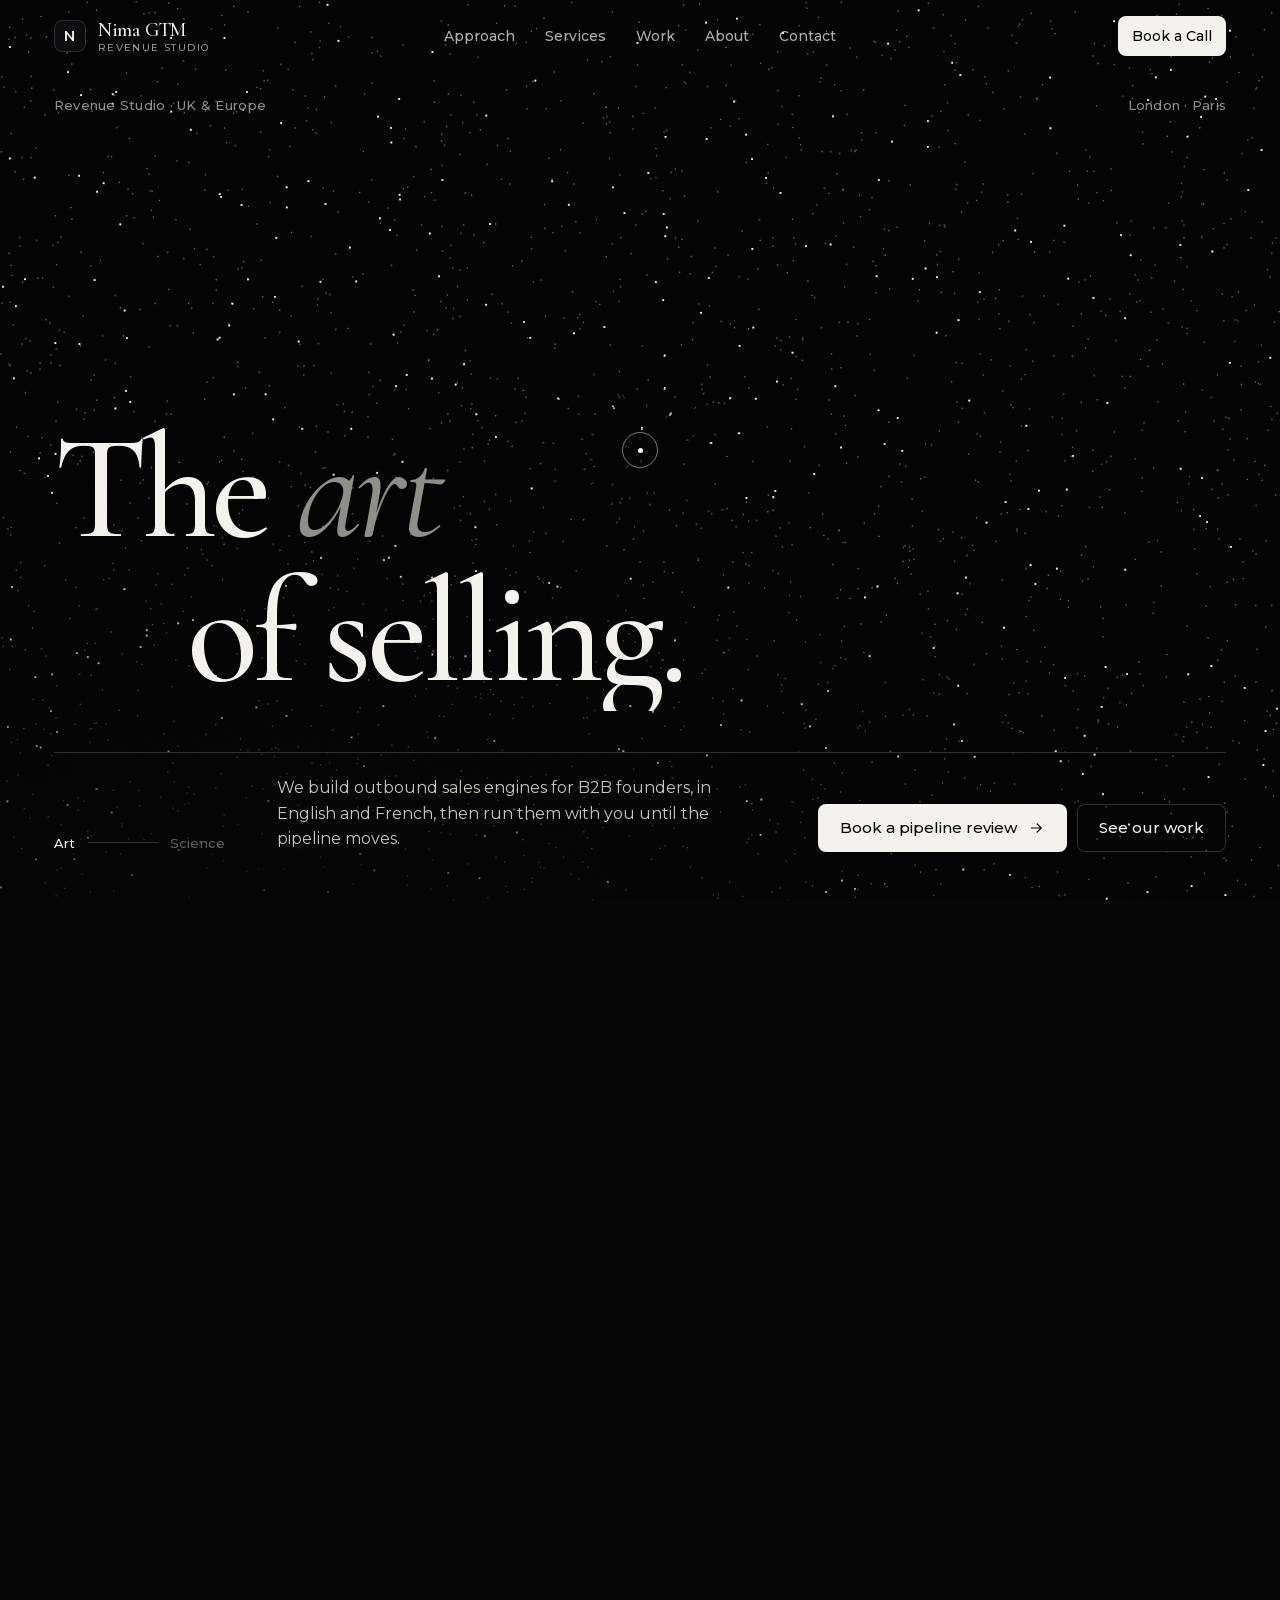
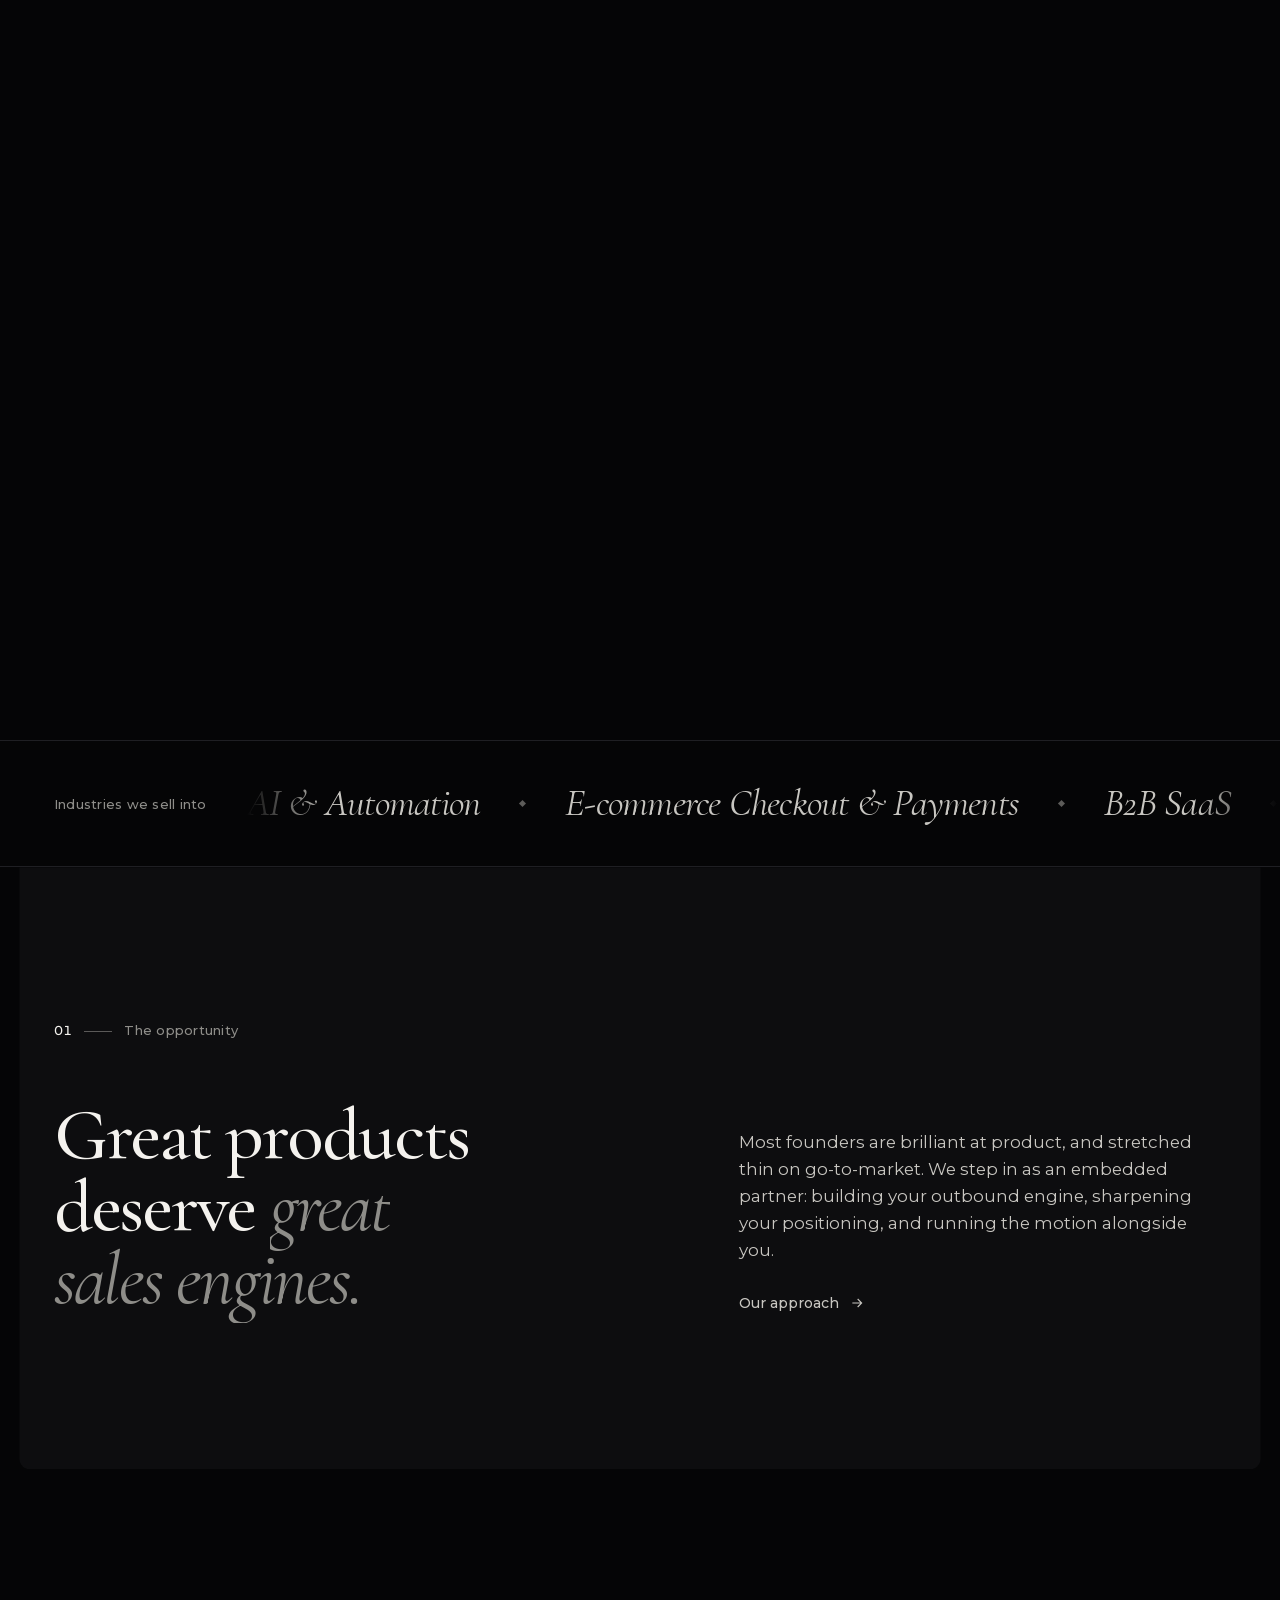
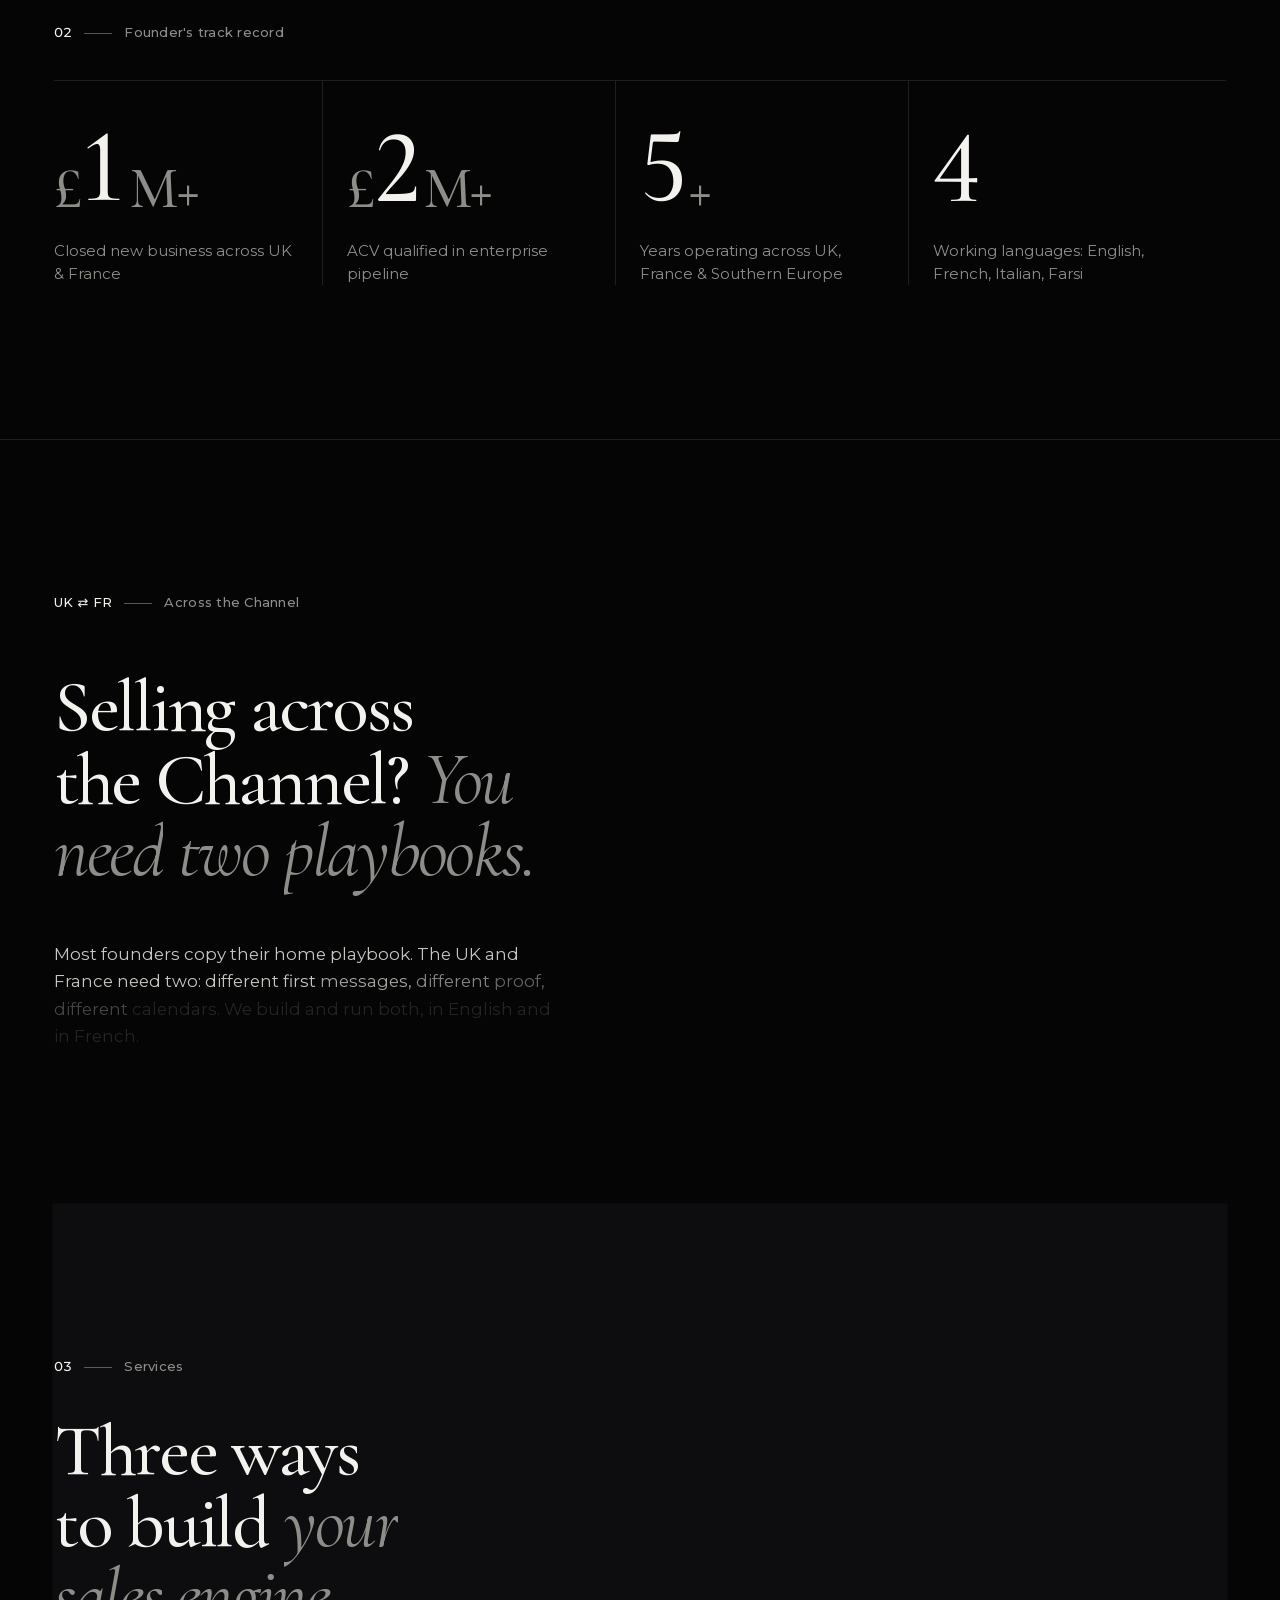
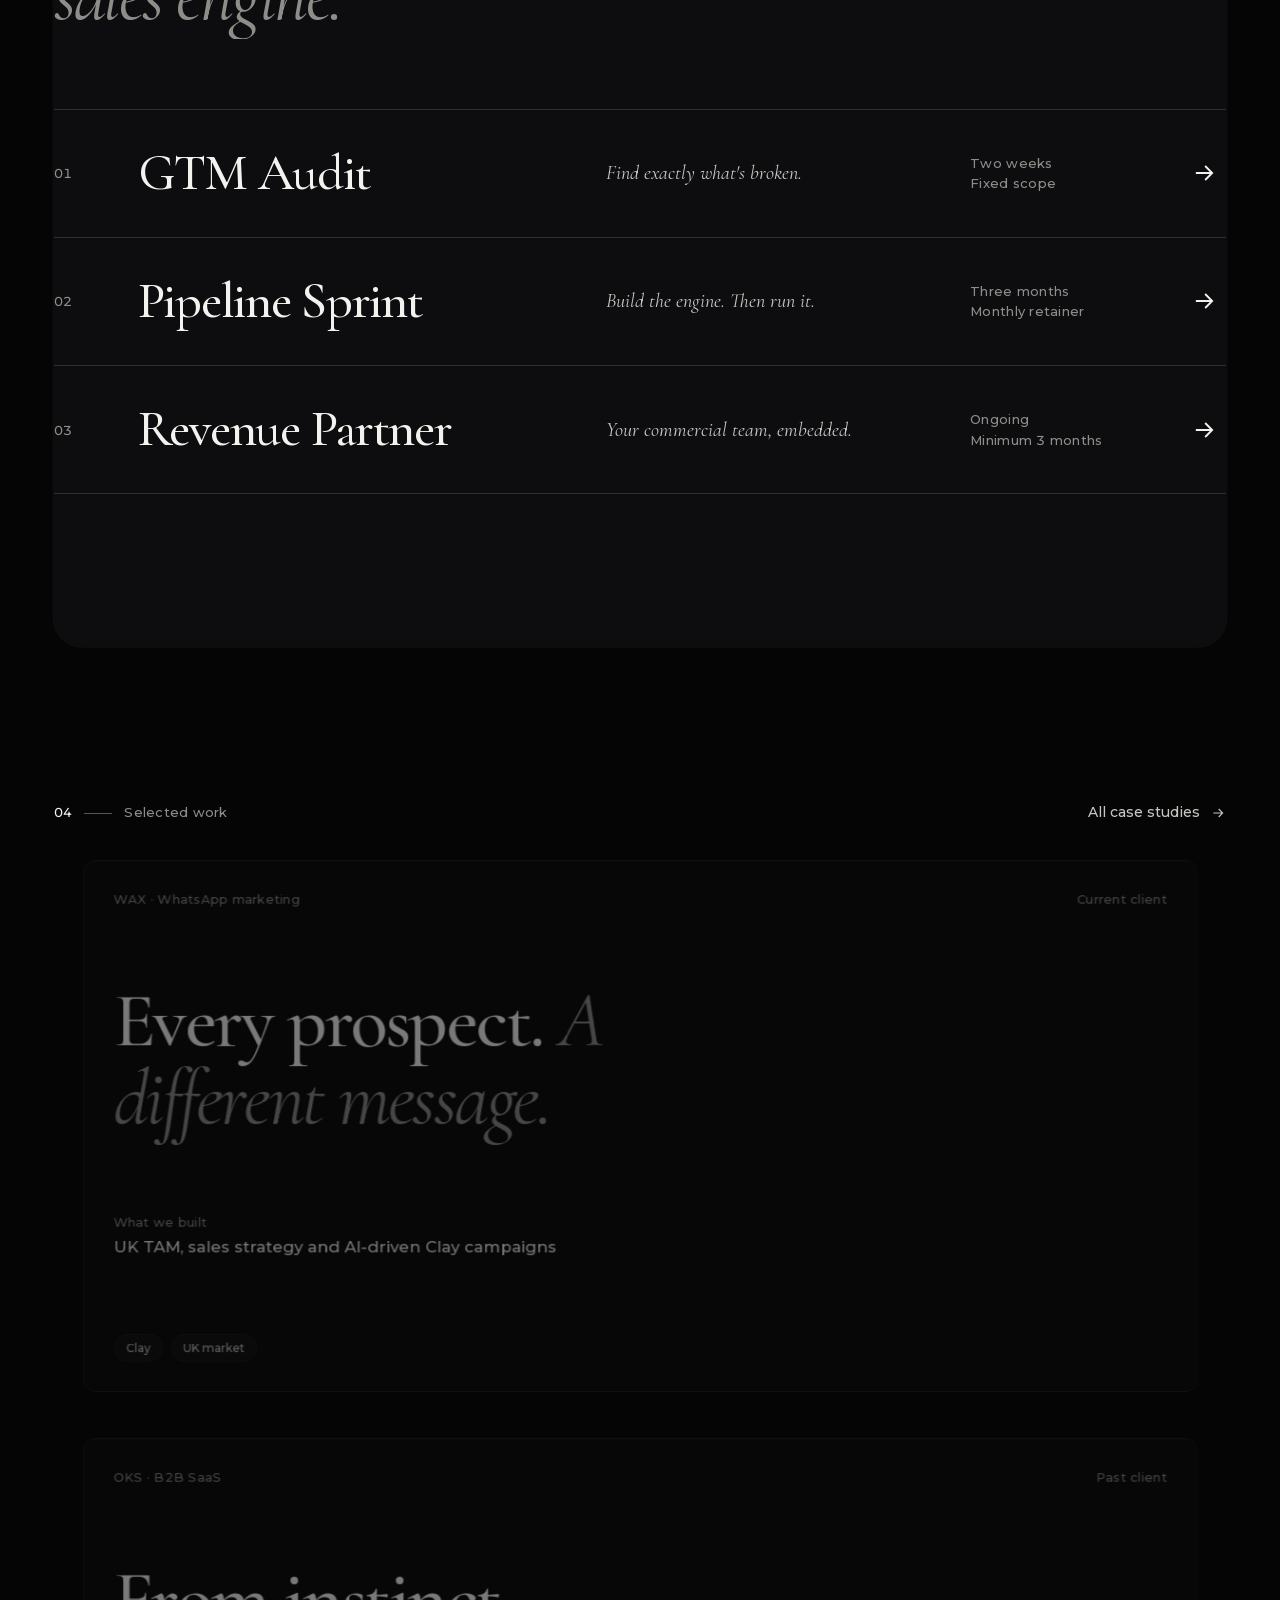
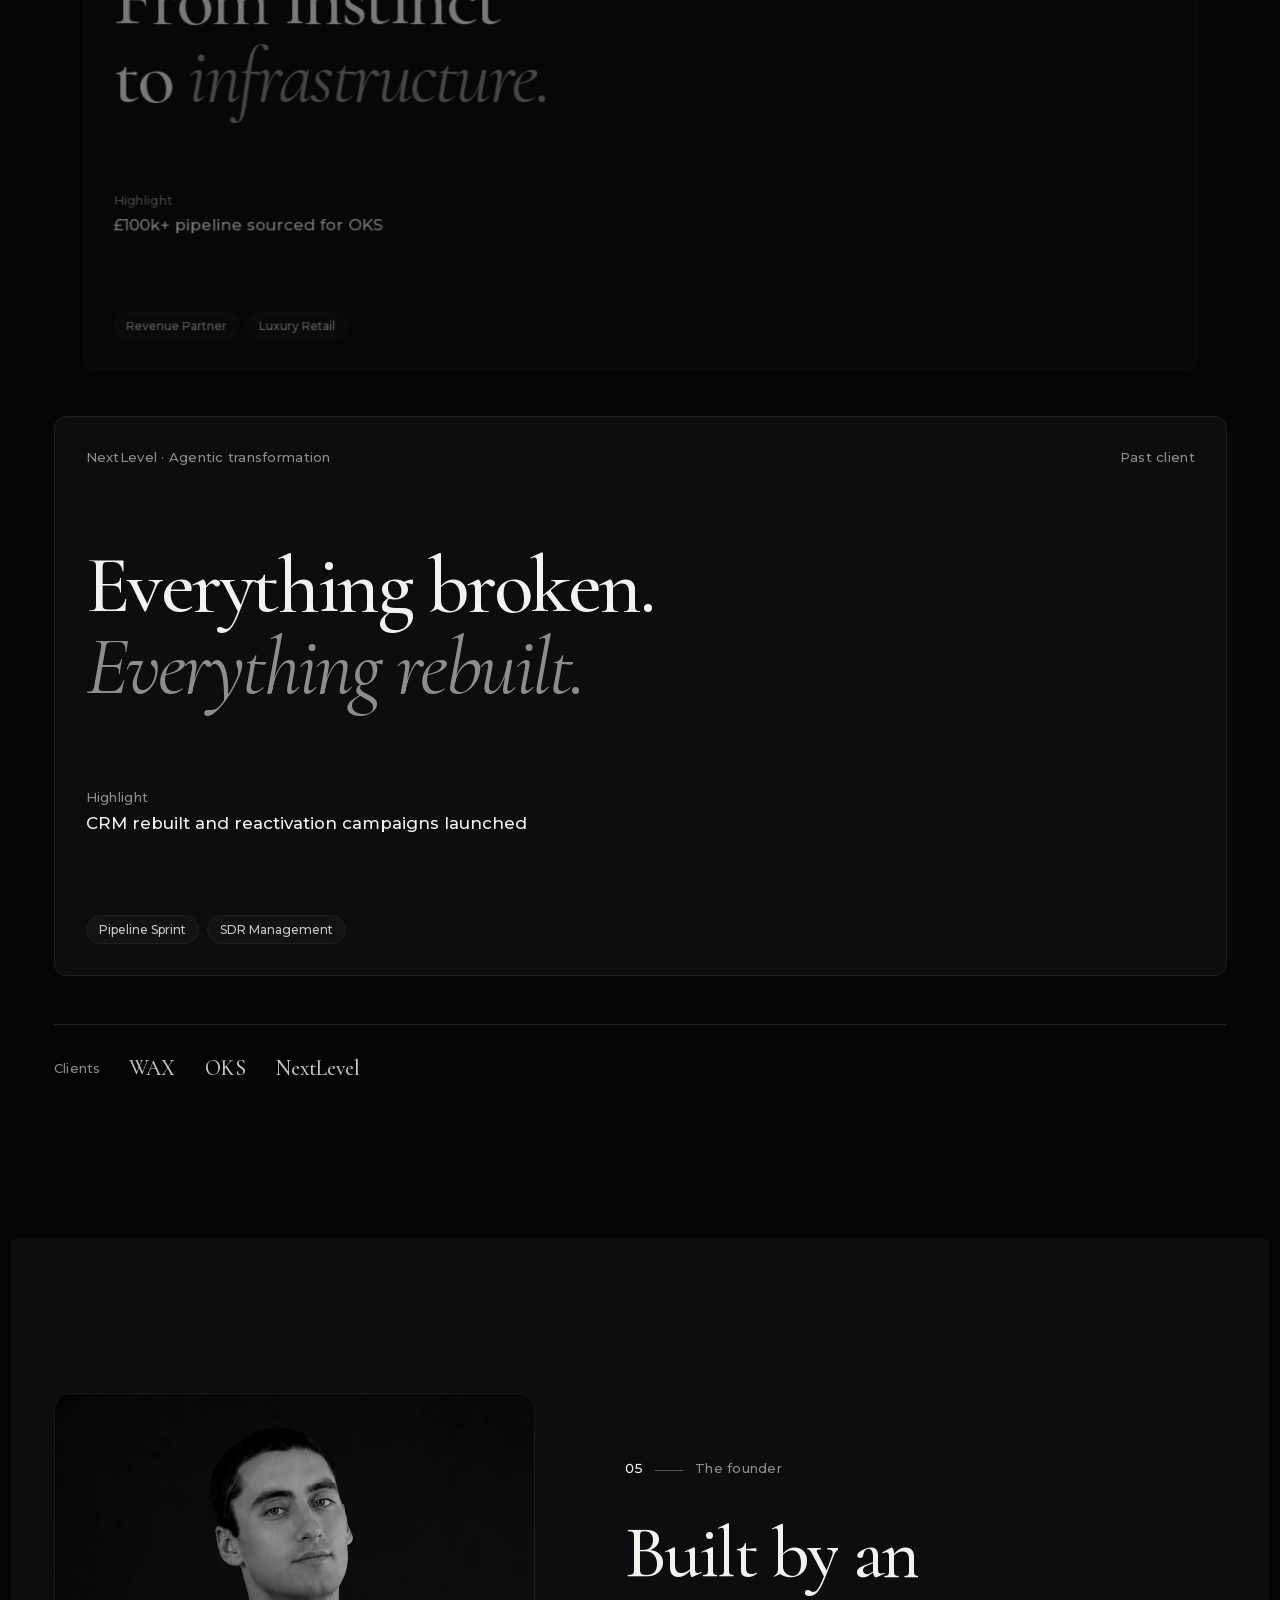
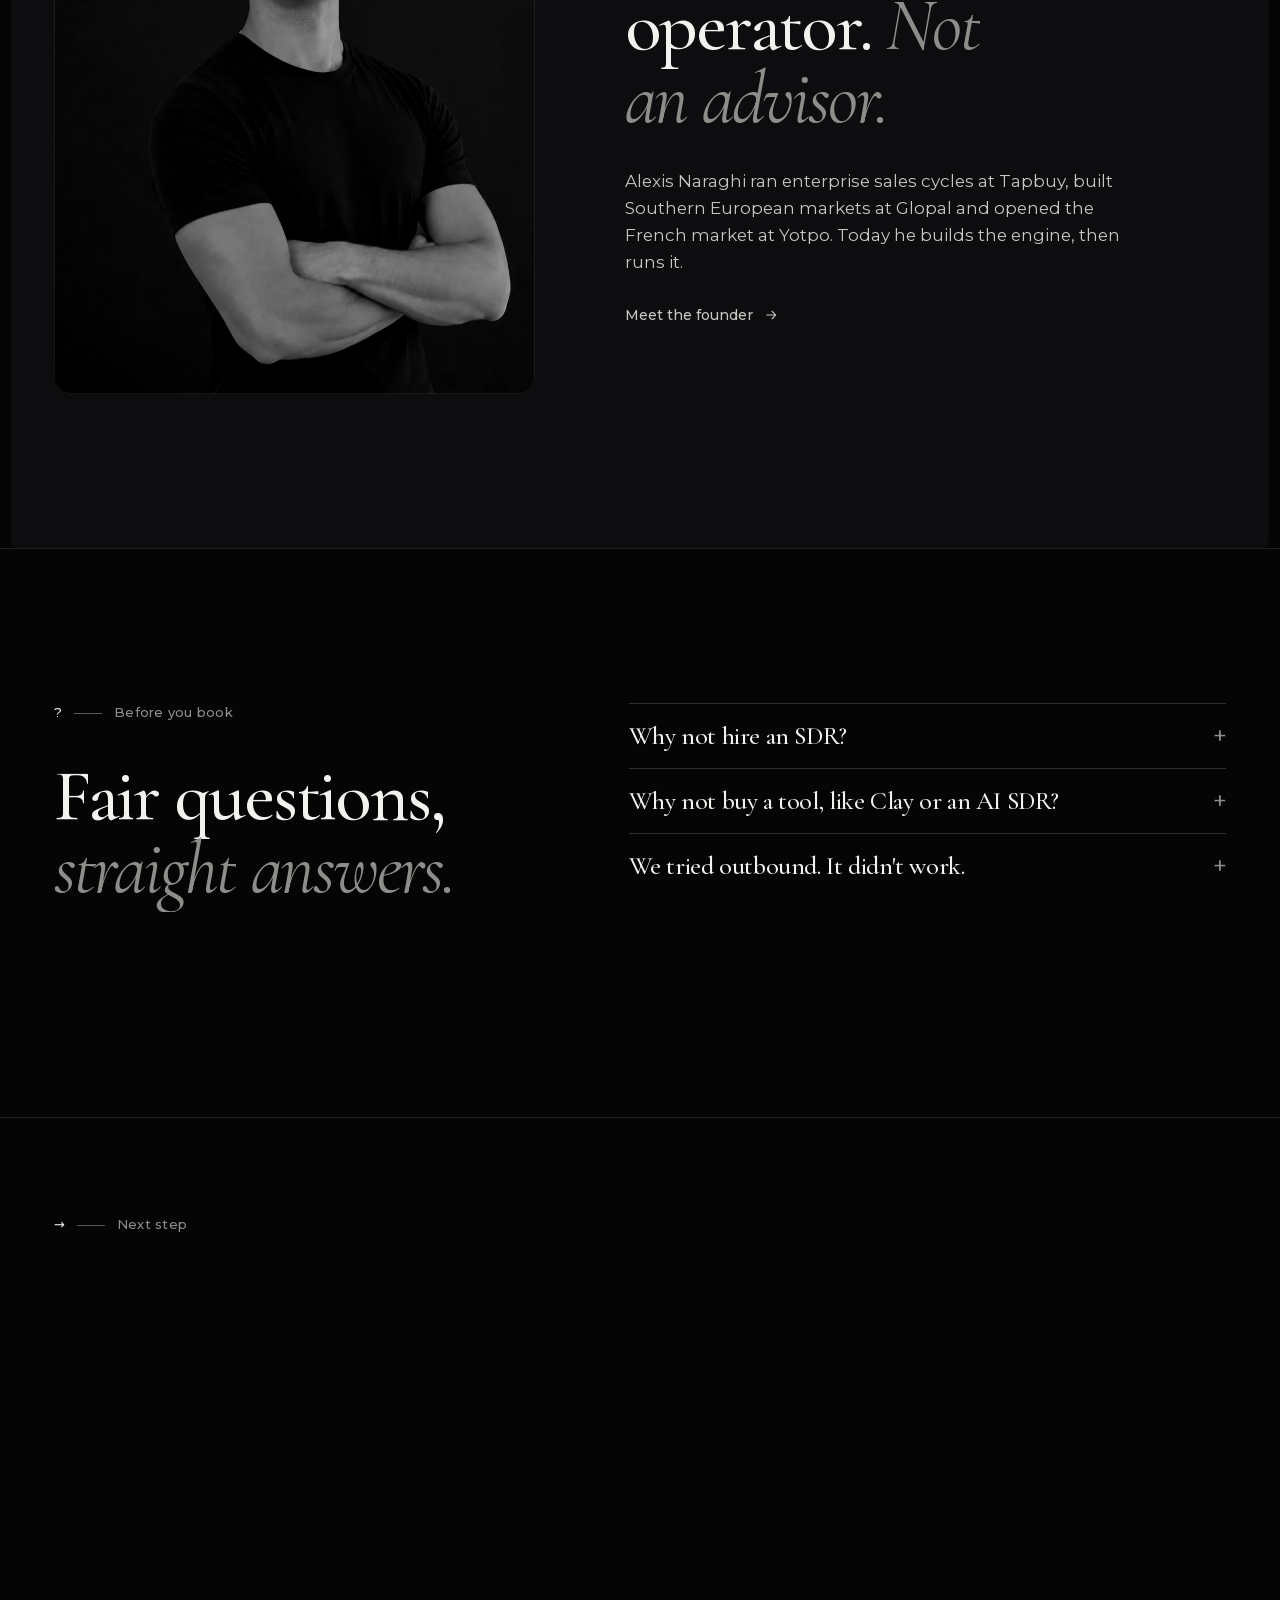
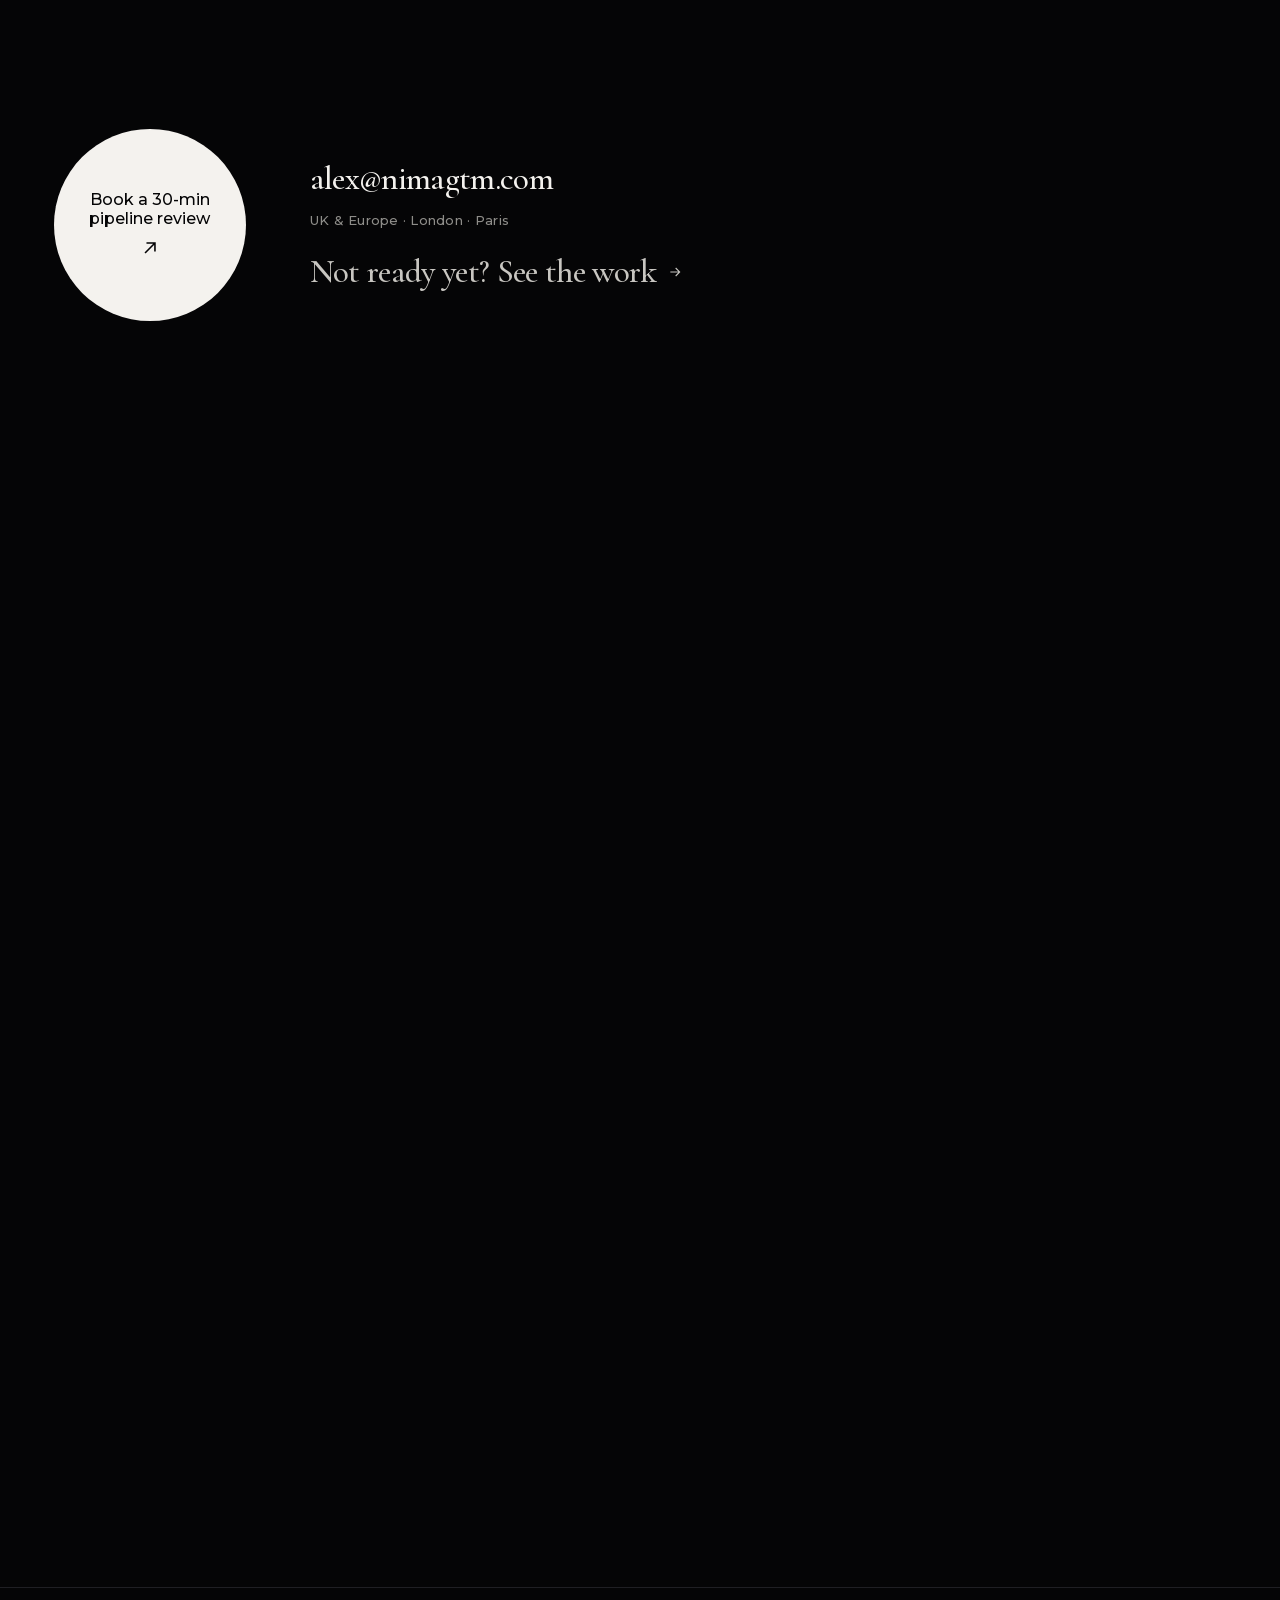
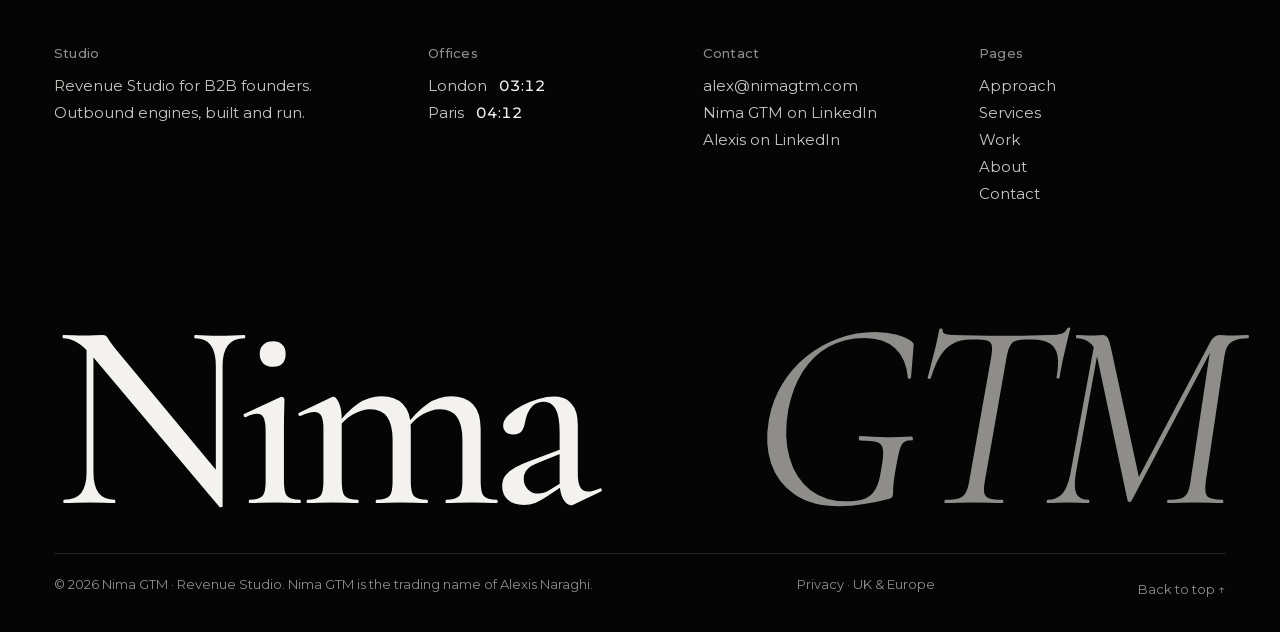
==== commit abe7bdb6: "Content, compliance and conversion pass - Remove all past-job brands and deals (APM Monaco, LVMH, Bu" ====
--- a/index.html
+++ b/index.html
@@ -4,12 +4,12 @@
 <meta charset="UTF-8">
 <meta name="viewport" content="width=device-width, initial-scale=1, viewport-fit=cover">
 <meta name="theme-color" content="#050506">
-<meta name="description" content="Nima GTM · Revenue Studio. We build the sales engine founders don't have time to build — then we run it. B2B sales consulting across UK &amp; France.">
+<meta name="description" content="Nima GTM · Revenue Studio. We build the sales engine founders don't have time to build, then we run it. B2B sales consulting across UK &amp; France.">
 <title>Nima GTM · Revenue Studio</title>
 <link rel="icon" href="assets/favicon.svg" type="image/svg+xml">
-<script>(function(r){var c='js';try{if(matchMedia('(prefers-reduced-motion:reduce)').matches)c+=' rm';else if(sessionStorage.getItem('nima-wipe')!==null)c+=' wipe-in';else if(!sessionStorage.getItem('nima-seen'))c+=' pl-on'}catch(e){}r.className=c;setTimeout(function(){if(!window.__n)r.className=''},5000)})(document.documentElement)</script>
-<link rel="stylesheet" href="assets/site.css?v=4">
-<script src="assets/site.js?v=4" defer></script>
+<script>(function(r){var c='js';try{if(matchMedia('(prefers-reduced-motion:reduce)').matches)c+=' rm';else{var n=performance.getEntriesByType('navigation')[0],t=n?n.type:'navigate',s=false;try{s=!!document.referrer&&new URL(document.referrer).host===location.host}catch(x){}if(s&&t==='navigate')c+=' wipe-in';else if(!s&&t==='navigate')c+=' pl-on'}}catch(e){}r.className=c;setTimeout(function(){if(!window.__n)r.className=''},5000)})(document.documentElement)</script>
+<link rel="stylesheet" href="assets/site.css?v=5">
+<script src="assets/site.js?v=5" defer></script>
 </head>
 <body>
 <a class="skip-link" href="#main" data-top>Skip to content</a>
@@ -43,7 +43,7 @@
 <div class="mm" id="mm" aria-hidden="true">
   <nav aria-label="Mobile"><a href="index.html" data-l="Nima GTM"><small>00</small><span>Home</span></a><a href="approach.html" data-l="Approach"><small>01</small><span>Approach</span></a><a href="services.html" data-l="Services"><small>02</small><span>Services</span></a><a href="work.html" data-l="Work"><small>03</small><span>Work</span></a><a href="about.html" data-l="About"><small>04</small><span>About</span></a><a href="contact.html" data-l="Contact"><small>05</small><span>Contact</span></a></nav>
   <div class="mm-f">
-    <a class="btn" href="https://calendar.app.google/csMAmkrfrARDxmJ37" target="_blank" rel="noopener"><span>Book a 30-min Call</span><svg aria-hidden="true" viewBox="0 0 24 24"><path d="M5 12h14M13 6l6 6-6 6" fill="none" stroke="currentColor" stroke-width="1.6"/></svg></a>
+    <a class="btn" href="https://calendar.app.google/csMAmkrfrARDxmJ37" target="_blank" rel="noopener"><span>Book a pipeline review</span><svg aria-hidden="true" viewBox="0 0 24 24"><path d="M5 12h14M13 6l6 6-6 6" fill="none" stroke="currentColor" stroke-width="1.6"/></svg></a>
     <a href="mailto:alex@nimagtm.com">alex@nimagtm.com</a>
   </div>
 </div>
@@ -59,18 +59,18 @@
     </h1>
     <div class="hero-meta">
       <div class="hero-ph label" aria-hidden="true"><span class="ph on" id="ph1">Art</span><span class="ph-bar"><i></i></span><span class="ph" id="ph2">Science</span></div>
-      <p class="hero-p">We build outbound sales engines for B2B founders, then run them with you until the pipeline moves.</p>
+      <p class="hero-p">We build outbound sales engines for B2B founders, in English and French, then run them with you until the pipeline moves.</p>
       <div class="hero-cta">
-        <a class="btn mag" href="https://calendar.app.google/csMAmkrfrARDxmJ37" target="_blank" rel="noopener"><span>Book a Call</span><svg aria-hidden="true" viewBox="0 0 24 24"><path d="M5 12h14M13 6l6 6-6 6" fill="none" stroke="currentColor" stroke-width="1.6"/></svg></a>
+        <a class="btn mag" href="https://calendar.app.google/csMAmkrfrARDxmJ37" target="_blank" rel="noopener"><span>Book a pipeline review</span><svg aria-hidden="true" viewBox="0 0 24 24"><path d="M5 12h14M13 6l6 6-6 6" fill="none" stroke="currentColor" stroke-width="1.6"/></svg></a>
         <a class="btn btn-g" href="work.html" data-l="Work"><span>See our work</span></a>
       </div>
     </div>
   </div>
 </section>
 
-<section class="xp" aria-label="Experience">
-  <div class="xp-l label">Experience across</div>
-  <div class="mq"><div class="mq-t"><span>Tapbuy</span><i></i><span>Glopal</span><i></i><span>Yotpo</span><i></i><span>Narvar</span><i></i><span>Bulgari</span><i></i><span>Messika</span><i></i><span>Boots</span><i></i><span>WAX</span><i></i><span>OKS</span><i></i><span>NextLevel</span><i></i><span>Tapbuy</span><i></i><span>Glopal</span><i></i><span>Yotpo</span><i></i><span>Narvar</span><i></i><span>Bulgari</span><i></i><span>Messika</span><i></i><span>Boots</span><i></i><span>WAX</span><i></i><span>OKS</span><i></i><span>NextLevel</span><i></i></div></div>
+<section class="xp" aria-label="Industries we sell into">
+  <div class="xp-l label">Industries we sell into</div>
+  <div class="mq"><div class="mq-t"><span>AI &amp; Automation</span><i></i><span>E-commerce Checkout &amp; Payments</span><i></i><span>B2B SaaS</span><i></i><span>E-commerce Tech</span><i></i><span>Luxury Retail</span><i></i><span>Consumer Electronics</span><i></i><span>Marketplace &amp; Logistics</span><i></i><span>AI &amp; Automation</span><i></i><span>E-commerce Checkout &amp; Payments</span><i></i><span>B2B SaaS</span><i></i><span>E-commerce Tech</span><i></i><span>Luxury Retail</span><i></i><span>Consumer Electronics</span><i></i><span>Marketplace &amp; Logistics</span><i></i></div></div>
 </section>
 
 <section class="intro paper" data-step="The opportunity">
@@ -78,15 +78,15 @@
     <div class="lab label"><span>01</span><span>The opportunity</span></div>
     <h2 class="h2 sp">Great products deserve <em>great sales engines.</em></h2>
     <div class="intro-r">
-      <p class="lead sw">Most founders are brilliant at product — and stretched thin on go-to-market. We step in as an embedded partner: building your outbound engine, sharpening your positioning, and running the motion alongside you.</p>
+      <p class="lead sw">Most founders are brilliant at product, and stretched thin on go-to-market. We step in as an embedded partner: building your outbound engine, sharpening your positioning, and running the motion alongside you.</p>
       <a href="approach.html" data-l="Approach" class="lnk lnk-d rv"><span>Our approach</span><svg aria-hidden="true" viewBox="0 0 24 24"><path d="M5 12h14M13 6l6 6-6 6" fill="none" stroke="currentColor" stroke-width="1.6"/></svg></a>
     </div>
   </div>
 </section>
 
-<section class="num" aria-label="Track record" data-step="Track record">
-  <div class="wrap">
-    <div class="lab label"><span>02</span><span>Track record</span></div>
+<section class="num" aria-label="Founder's track record" data-step="Founder's track record">
+  <div class="wrap">
+    <div class="lab label"><span>02</span><span>Founder's track record</span></div>
     <div class="num-g">
       <div class="nc rv"><div class="nv" role="img" aria-label="£1M+"><span class="cu">£</span><span class="od" data-n="1">1</span><span class="cu">M+</span></div><p>Closed new business across UK &amp; France</p></div>
       <div class="nc rv"><div class="nv" role="img" aria-label="£2M+"><span class="cu">£</span><span class="od" data-n="2">2</span><span class="cu">M+</span></div><p>ACV qualified in enterprise pipeline</p></div>
@@ -96,12 +96,20 @@
   </div>
 </section>
 
+<section class="chn" data-step="Across the Channel">
+  <div class="wrap chn-g">
+    <div class="lab label"><span>UK ⇄ FR</span><span>Across the Channel</span></div>
+    <h2 class="h2 sp">Selling across the Channel? <em>You need two playbooks.</em></h2>
+    <p class="lead sw">Most founders copy their home playbook. The UK and France need two: different first messages, different proof, different calendars. We build and run both, in English and in French.</p>
+  </div>
+</section>
+
 <section class="sv paper" data-step="Services">
   <div class="wrap">
     <div class="lab label"><span>03</span><span>Services</span></div>
     <h2 class="h2 sp">Three ways to build <em>your sales engine.</em></h2>
     <div class="sv-l">
-      <a class="svr rv" href="services.html#audit" data-l="Services"><span class="svr-n label">01</span><span class="svr-t">GTM Audit</span><span class="svr-d">Find exactly what's broken.</span><span class="svr-m label"><span>Two weeks</span><span>Flat fee</span></span><svg class="svr-a" aria-hidden="true" viewBox="0 0 24 24"><path d="M5 12h14M13 6l6 6-6 6" fill="none" stroke="currentColor" stroke-width="1.6"/></svg></a>
+      <a class="svr rv" href="services.html#audit" data-l="Services"><span class="svr-n label">01</span><span class="svr-t">GTM Audit</span><span class="svr-d">Find exactly what's broken.</span><span class="svr-m label"><span>Two weeks</span><span>Fixed scope</span></span><svg class="svr-a" aria-hidden="true" viewBox="0 0 24 24"><path d="M5 12h14M13 6l6 6-6 6" fill="none" stroke="currentColor" stroke-width="1.6"/></svg></a>
       <a class="svr rv" href="services.html#sprint" data-l="Services"><span class="svr-n label">02</span><span class="svr-t">Pipeline Sprint</span><span class="svr-d">Build the engine. Then run it.</span><span class="svr-m label"><span>Three months</span><span>Monthly retainer</span></span><svg class="svr-a" aria-hidden="true" viewBox="0 0 24 24"><path d="M5 12h14M13 6l6 6-6 6" fill="none" stroke="currentColor" stroke-width="1.6"/></svg></a>
       <a class="svr rv" href="services.html#partner" data-l="Services"><span class="svr-n label">03</span><span class="svr-t">Revenue Partner</span><span class="svr-d">Your commercial team, embedded.</span><span class="svr-m label"><span>Ongoing</span><span>Minimum 3 months</span></span><svg class="svr-a" aria-hidden="true" viewBox="0 0 24 24"><path d="M5 12h14M13 6l6 6-6 6" fill="none" stroke="currentColor" stroke-width="1.6"/></svg></a>
     </div>
@@ -122,33 +130,48 @@
       <a class="wc" href="work.html#oks" data-l="Work">
         <div class="wc-top label"><span>OKS · B2B SaaS</span><span>Past client</span></div>
         <h3 class="wc-h">From instinct to <em>infrastructure.</em></h3>
-        <div class="wc-o"><span class="label">Highlight</span><b>Sourced APM Monaco and supported the CEO through it</b></div>
+        <div class="wc-o"><span class="label">Highlight</span><b>£100k+ pipeline sourced for OKS</b></div>
         <div class="wc-tags"><span class="tag">Revenue Partner</span><span class="tag">Luxury Retail</span></div>
         <div class="wc-glow" aria-hidden="true"></div>
       </a>
       <a class="wc" href="work.html#nextlevel" data-l="Work">
         <div class="wc-top label"><span>NextLevel · Agentic transformation</span><span>Past client</span></div>
         <h3 class="wc-h">Everything broken. <em>Everything rebuilt.</em></h3>
-        <div class="wc-o"><span class="label">Highlight</span><b>Introduced to the LVMH Group, discussions opened</b></div>
+        <div class="wc-o"><span class="label">Highlight</span><b>CRM rebuilt and reactivation campaigns launched</b></div>
         <div class="wc-tags"><span class="tag">Pipeline Sprint</span><span class="tag">SDR Management</span></div>
         <div class="wc-glow" aria-hidden="true"></div>
       </a>
     </div>
     <div class="ind">
-      <span class="label">Industries served</span>
-      <ul><li>B2B SaaS</li><li>E-commerce Tech</li><li>Luxury Retail</li><li>Consumer Electronics</li><li>Marketplace &amp; Logistics</li></ul>
+      <span class="label">Clients</span>
+      <ul><li>WAX</li><li>OKS</li><li>NextLevel</li></ul>
     </div>
   </div>
 </section>
 
 <section class="ftz paper" data-step="The founder">
   <div class="wrap ftz-g">
-    <a class="por por-s" href="about.html" data-l="About" aria-label="About Alexis Naraghi"><img class="por-bw" src="assets/alexis.webp" width="880" height="1100" loading="lazy" decoding="async" alt="Alexis Naraghi — Founder, Nima GTM"><img class="por-co" src="assets/alexis.webp" width="880" height="1100" loading="lazy" decoding="async" alt="" aria-hidden="true"></a>
+    <a class="por por-s" href="about.html" data-l="About" aria-label="About Alexis Naraghi"><img class="por-bw" src="assets/alexis.webp" width="880" height="1100" loading="lazy" decoding="async" alt="Alexis Naraghi, founder of Nima GTM"><img class="por-co" src="assets/alexis.webp" width="880" height="1100" loading="lazy" decoding="async" alt="" aria-hidden="true"></a>
     <div>
       <div class="lab label"><span>05</span><span>The founder</span></div>
       <h2 class="h2 sp">Built by an operator. <em>Not an advisor.</em></h2>
-      <p class="lead sw">Alexis Naraghi ran enterprise sales cycles at Tapbuy, built Southern European markets at Glopal and opened the French market at Yotpo. Today he builds the engine — then runs it.</p>
+      <p class="lead sw">Alexis Naraghi ran enterprise sales cycles at Tapbuy, built Southern European markets at Glopal and opened the French market at Yotpo. Today he builds the engine, then runs it.</p>
       <a href="about.html" data-l="About" class="lnk lnk-d rv"><span>Meet the founder</span><svg aria-hidden="true" viewBox="0 0 24 24"><path d="M5 12h14M13 6l6 6-6 6" fill="none" stroke="currentColor" stroke-width="1.6"/></svg></a>
+    </div>
+  </div>
+</section>
+
+<section class="faq" data-step="Before you book">
+  <div class="wrap faq-g">
+    <div>
+      <div class="lab label"><span>?</span><span>Before you book</span></div>
+      <h2 class="h2 sp">Fair questions, <em>straight answers.</em></h2>
+    </div>
+    <div class="faq-l">
+      <details class="rv"><summary>Why not hire an SDR?</summary><p>A new SDR only produces with a target list, a message and a process to step into. We build those first, and can coach the hire.</p></details>
+      <details class="rv"><summary>Why not buy a tool, like Clay or an AI SDR?</summary><p>A tool sends whatever you give it. Without the right accounts and a reason to talk to each one, it sends more of the wrong email, faster. We decide who and why, then use the tools.</p></details>
+      <details class="rv"><summary>We tried outbound. It didn't work.</summary><p>Usually the list or the reason to reach out was wrong, not the channel. The pipeline review shows which.</p></details>
+      <details class="rv"><summary>Will this put our domain at risk?</summary><p>No. Cold email runs from separate sending domains, warmed up, with bounce and spam limits. Never from your main domain.</p></details>
     </div>
   </div>
 </section>
@@ -159,7 +182,7 @@
     <div class="lab label"><span>→</span><span>Next step</span></div>
     <h2 class="cta-h"><span class="ln"><span>The engine doesn't</span></span><span class="ln"><span>build itself.</span></span><span class="ln"><em>Let's start.</em></span></h2>
     <div class="cta-r">
-      <span class="cta-bw"><a class="cta-btn mag" href="https://calendar.app.google/csMAmkrfrARDxmJ37" target="_blank" rel="noopener"><span class="cta-btn-i"><span>Book a 30-min Call</span><svg aria-hidden="true" viewBox="0 0 24 24"><path d="M5 12h14M13 6l6 6-6 6" fill="none" stroke="currentColor" stroke-width="1.6"/></svg></span></a></span>
+      <span class="cta-bw"><a class="cta-btn mag" href="https://calendar.app.google/csMAmkrfrARDxmJ37" target="_blank" rel="noopener"><span class="cta-btn-i"><span>Book a 30-min pipeline review</span><svg aria-hidden="true" viewBox="0 0 24 24"><path d="M5 12h14M13 6l6 6-6 6" fill="none" stroke="currentColor" stroke-width="1.6"/></svg></span></a></span>
       <div class="cta-m"><a href="mailto:alex@nimagtm.com">alex@nimagtm.com</a><span class="label">UK &amp; Europe · London · Paris</span><a class="lnk cta-next" href="work.html" data-l="Work"><span>Not ready yet? See the work</span><svg aria-hidden="true" viewBox="0 0 24 24"><path d="M5 12h14M13 6l6 6-6 6" fill="none" stroke="currentColor" stroke-width="1.6"/></svg></a></div>
     </div>
   </div></div>
@@ -170,13 +193,13 @@
     <div class="ft-g">
       <div><span class="label">Studio</span><p>Revenue Studio for B2B founders. Outbound engines, built and run.</p></div>
       <div><span class="label">Offices</span><p>London <b data-clock="ldn">--:--</b><br>Paris <b data-clock="par">--:--</b></p></div>
-      <div><span class="label">Contact</span><p><a href="mailto:alex@nimagtm.com">alex@nimagtm.com</a><br><a href="https://www.linkedin.com/in/alexis-naraghi-510415134/" target="_blank" rel="noopener">LinkedIn</a></p></div>
+      <div><span class="label">Contact</span><p><a href="mailto:alex@nimagtm.com">alex@nimagtm.com</a><br><a href="https://www.linkedin.com/company/nima-gtm/" target="_blank" rel="noopener">Nima GTM on LinkedIn</a><br><a href="https://www.linkedin.com/in/alexis-naraghi-510415134/" target="_blank" rel="noopener">Alexis on LinkedIn</a></p></div>
       <div><span class="label">Pages</span><p><a href="approach.html" data-l="Approach">Approach</a><br><a href="services.html" data-l="Services">Services</a><br><a href="work.html" data-l="Work">Work</a><br><a href="about.html" data-l="About">About</a><br><a href="contact.html" data-l="Contact">Contact</a></p></div>
     </div>
     <div class="ft-w" aria-hidden="true"><span>Nima</span><span>GTM</span></div>
-    <div class="ft-b"><span>© 2026 Nima GTM · Revenue Studio</span><span>UK &amp; Europe</span><button id="top">Back to top ↑</button></div>
+    <div class="ft-b"><span>© 2026 Nima GTM · Revenue Studio. Nima GTM is the trading name of Alexis Naraghi.</span><span><a href="privacy.html" data-l="Privacy">Privacy</a> · UK &amp; Europe</span><button id="top">Back to top ↑</button></div>
   </div>
 </footer>
-<a class="mbar" id="mbar" href="https://calendar.app.google/csMAmkrfrARDxmJ37" target="_blank" rel="noopener"><i class="mbar-p" aria-hidden="true"></i><span>Book a 30-min Call</span><svg aria-hidden="true" viewBox="0 0 24 24"><path d="M5 12h14M13 6l6 6-6 6" fill="none" stroke="currentColor" stroke-width="1.6"/></svg></a>
+<a class="mbar" id="mbar" href="https://calendar.app.google/csMAmkrfrARDxmJ37" target="_blank" rel="noopener"><i class="mbar-p" aria-hidden="true"></i><span>Book a 30-min pipeline review</span><svg aria-hidden="true" viewBox="0 0 24 24"><path d="M5 12h14M13 6l6 6-6 6" fill="none" stroke="currentColor" stroke-width="1.6"/></svg></a>
 </body>
 </html>
--- a/assets/site.css
+++ b/assets/site.css
@@ -755,3 +755,26 @@
 /* set in CSS, not inline, so the content security policy can forbid inline styles */
 .wk-g .wc:nth-child(2){--i:1}.wk-g .wc:nth-child(3){--i:2}
 .v-bar i:nth-child(1){--h:.28}.v-bar i:nth-child(2){--h:.4}.v-bar i:nth-child(3){--h:.36}.v-bar i:nth-child(4){--h:.58}.v-bar i:nth-child(5){--h:.7}.v-bar i:nth-child(6){--h:.92}
+
+/* ===== Nov 2026 content: channel block, FAQ, privacy page, AI line ===== */
+.chn{padding:var(--section-y) 0;border-top:1px solid var(--hairline)}
+.chn-g{display:grid;gap:20px}
+.chn-g .h2{max-width:20ch}
+.faq{padding:var(--section-y) 0;border-top:1px solid var(--hairline)}
+.faq-g{display:grid;grid-template-columns:minmax(0,1fr) minmax(0,1.2fr);gap:clamp(32px,6vw,96px);align-items:start}
+.faq-l details{border-top:1px solid var(--hairline-strong)}
+.faq-l details:last-child{border-bottom:1px solid var(--hairline-strong)}
+.faq-l summary{list-style:none;cursor:pointer;display:flex;justify-content:space-between;gap:16px;align-items:center;min-height:64px;padding:14px 0;font-family:var(--serif);font-weight:500;font-size:clamp(1.4rem,2vw,1.9rem);letter-spacing:-.015em;line-height:1.15}
+.faq-l summary::-webkit-details-marker{display:none}
+.faq-l summary::after{content:"+";font-family:var(--sans);font-weight:400;font-size:1.5rem;color:var(--ink-subtle);transition:transform .4s var(--e);flex:none}
+.faq-l details[open] summary::after{transform:rotate(45deg)}
+.faq-l p{color:var(--ink-muted);font-size:16px;line-height:1.7;padding:0 40px 22px 0;max-width:58ch}
+.mt-ai{max-width:60ch;margin-top:16px;color:var(--ink-muted)}
+.ai-line{max-width:62ch;margin-top:48px}
+.legal{padding:calc(64px + clamp(56px,8vw,104px)) 0 var(--section-y)}
+.legal-w{max-width:880px;margin:0 auto}
+.legal-b{margin-top:40px}
+.legal-b h2{font-family:var(--serif);font-weight:500;font-size:1.8rem;letter-spacing:-.02em;margin:36px 0 10px}
+.legal-b p{color:var(--ink-muted);line-height:1.75;margin-bottom:14px}
+.legal-b a{text-decoration:underline;text-underline-offset:3px}
+@media (max-width:900px){.faq-g{grid-template-columns:1fr}.faq-l p{padding-right:0}}
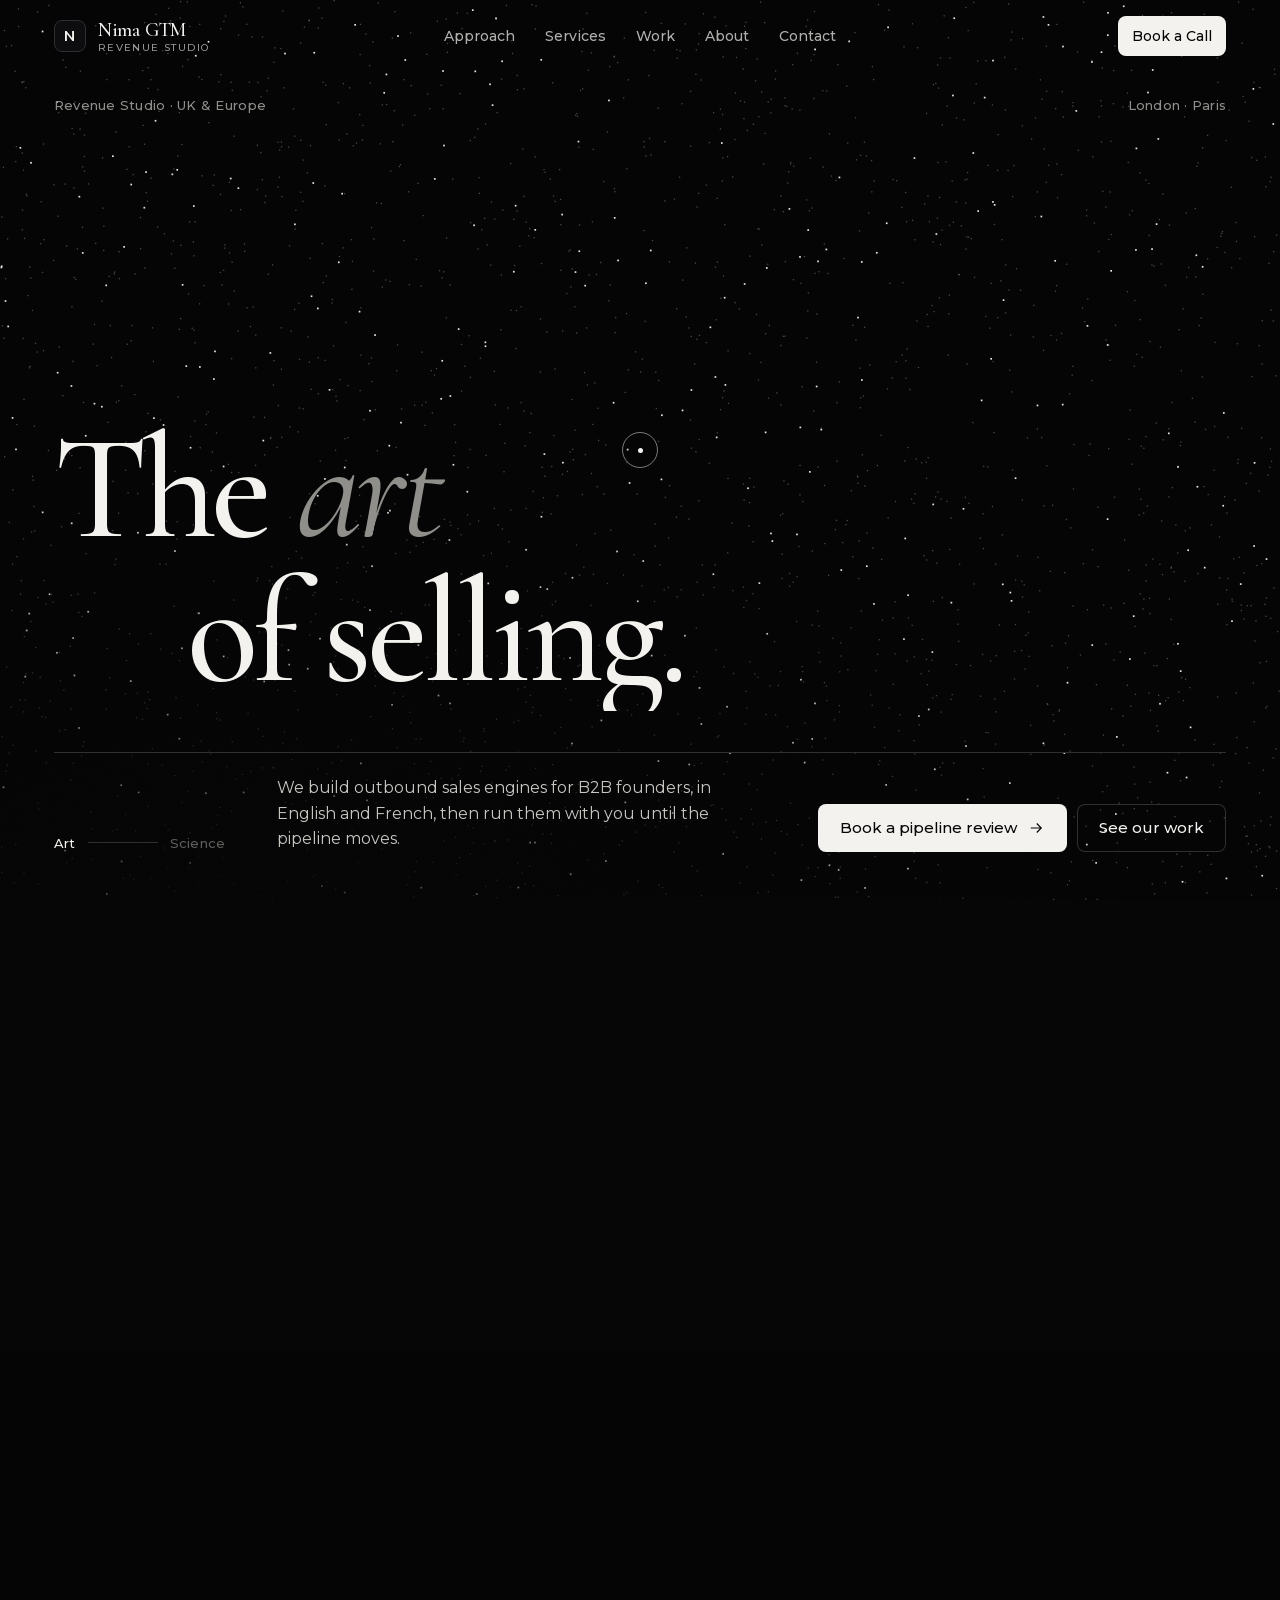
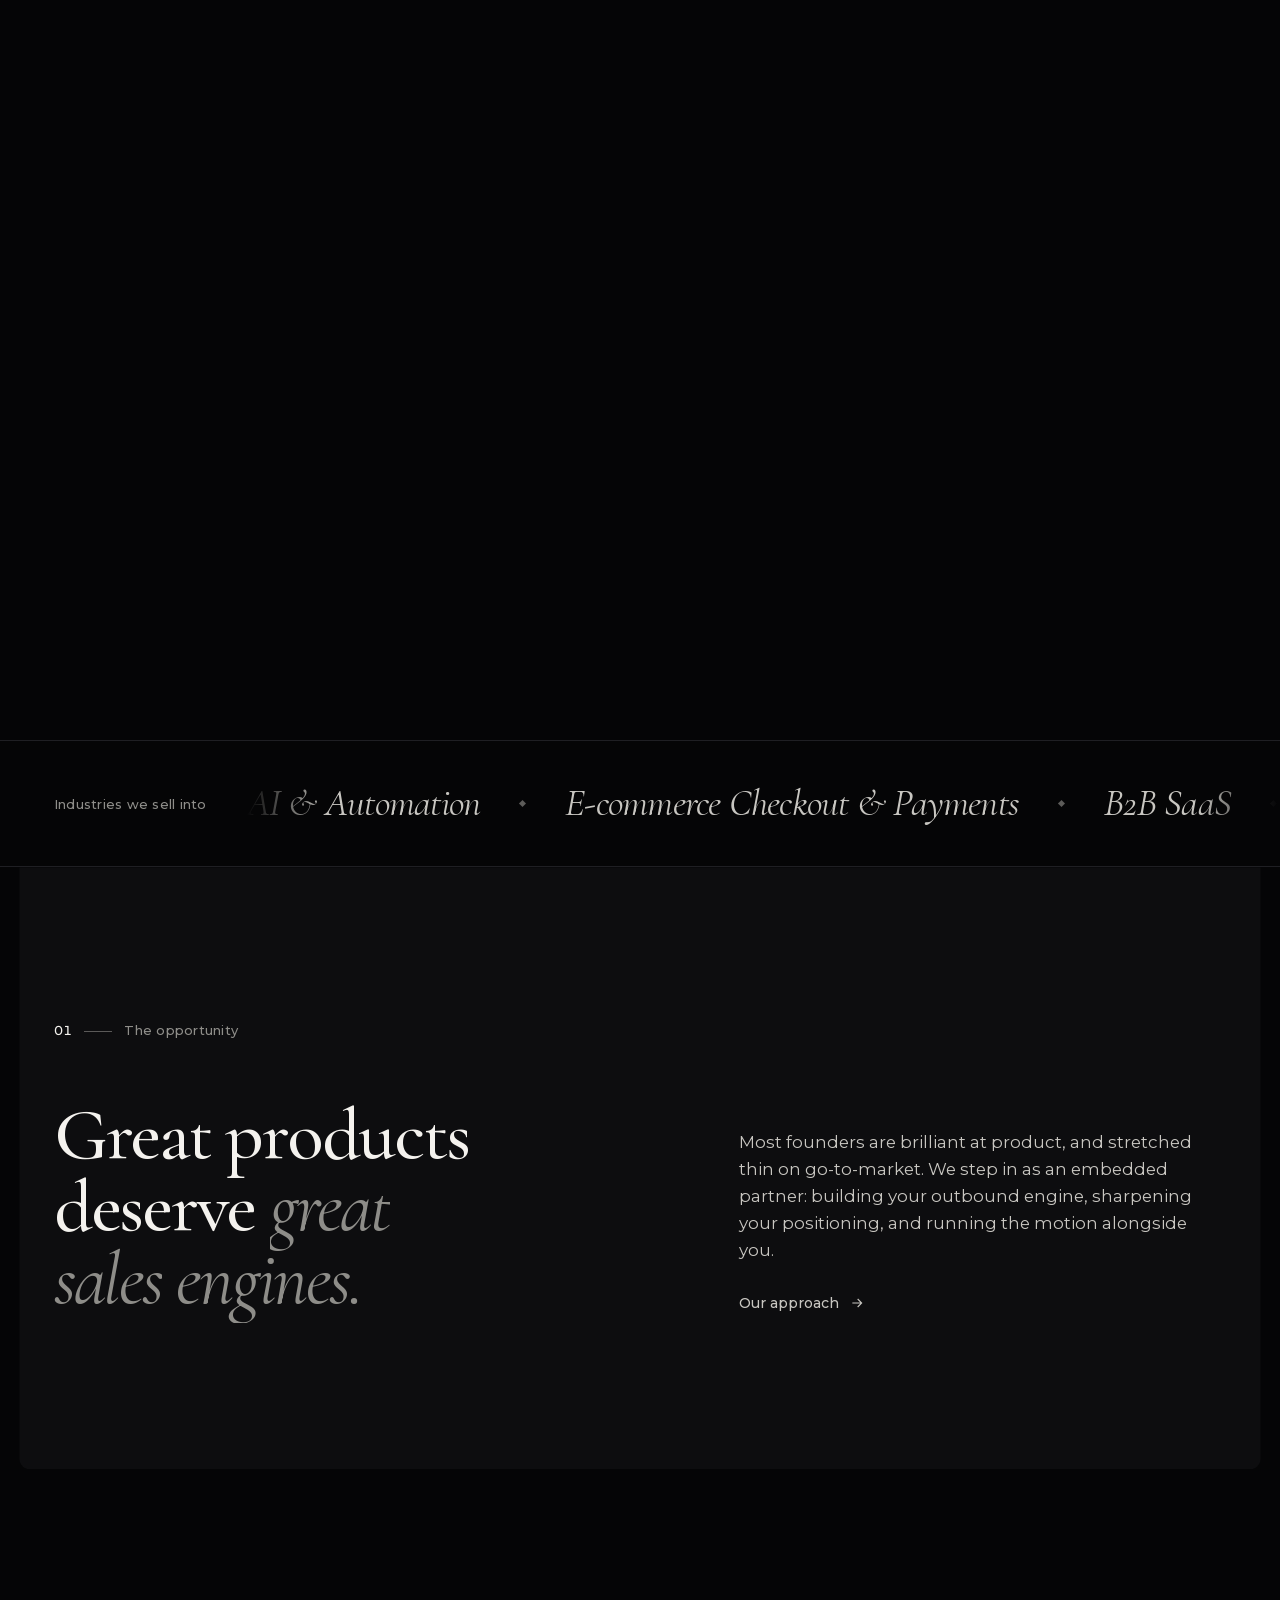
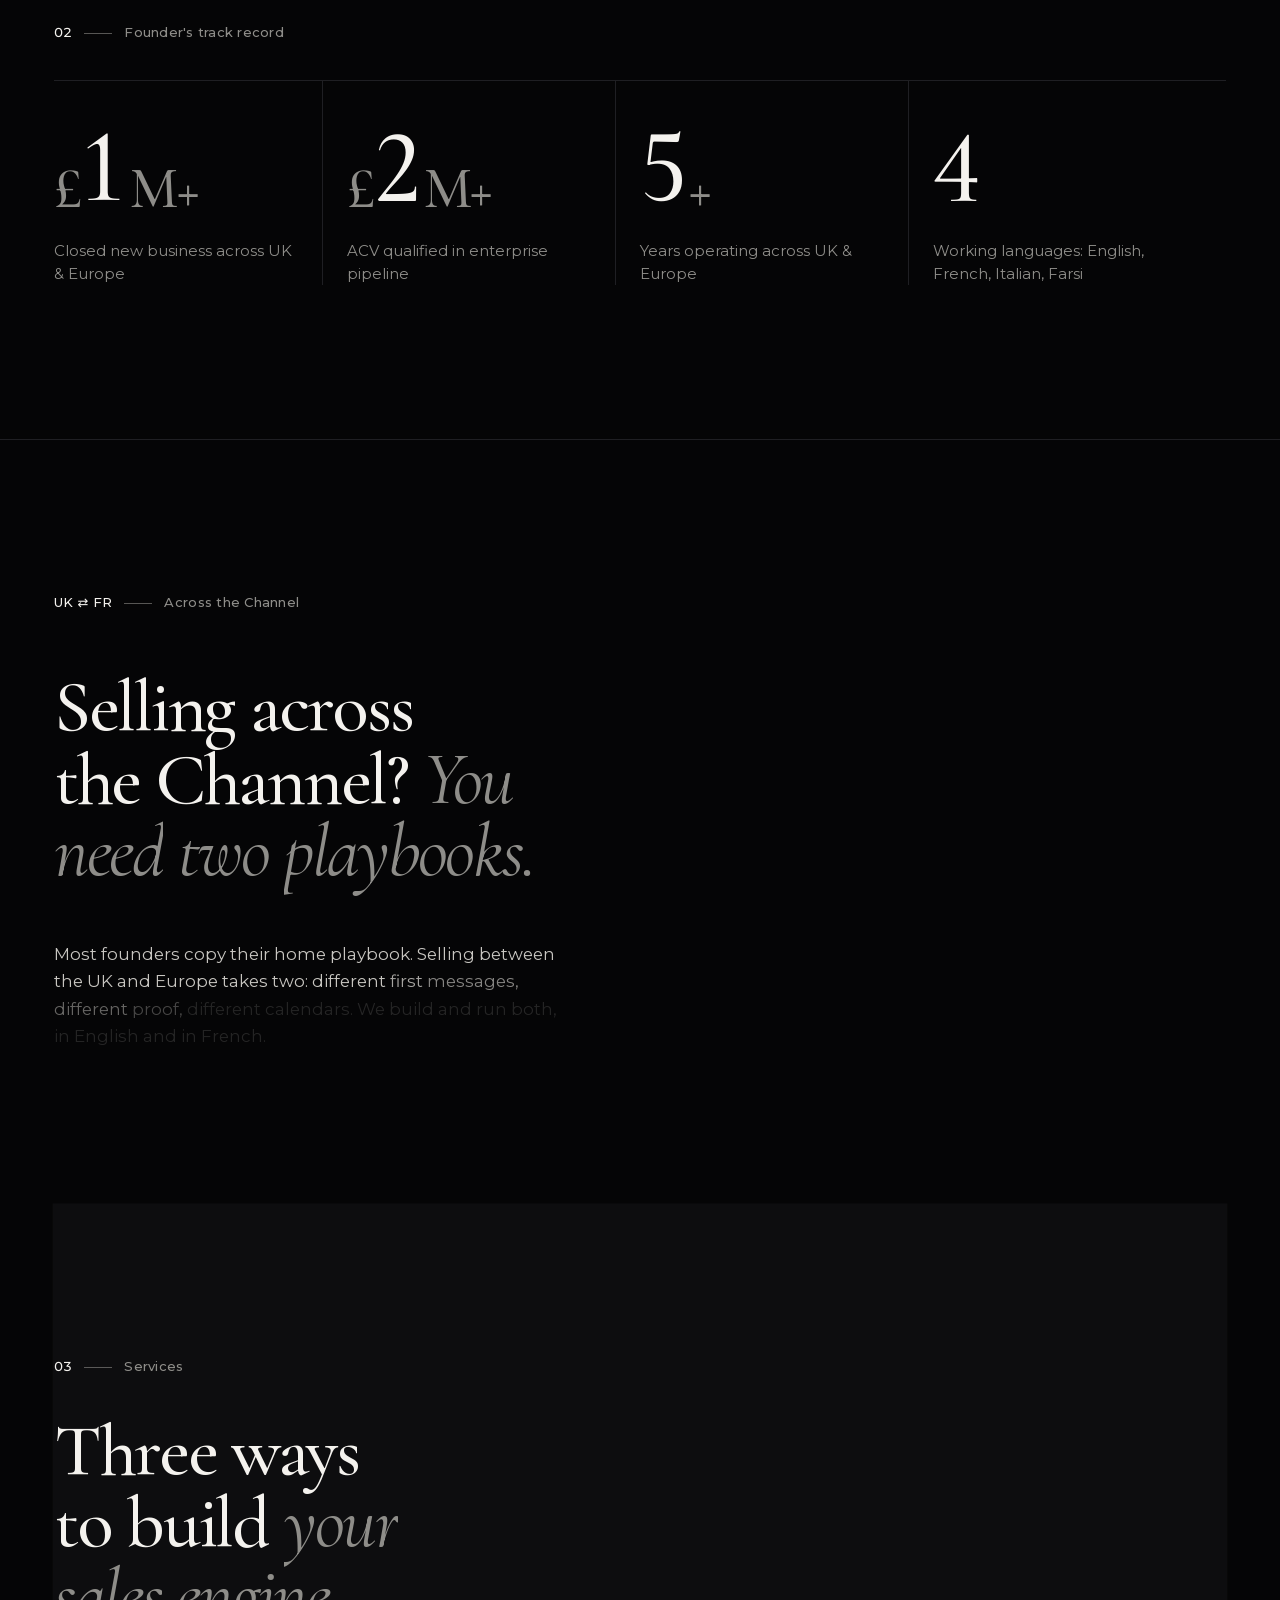
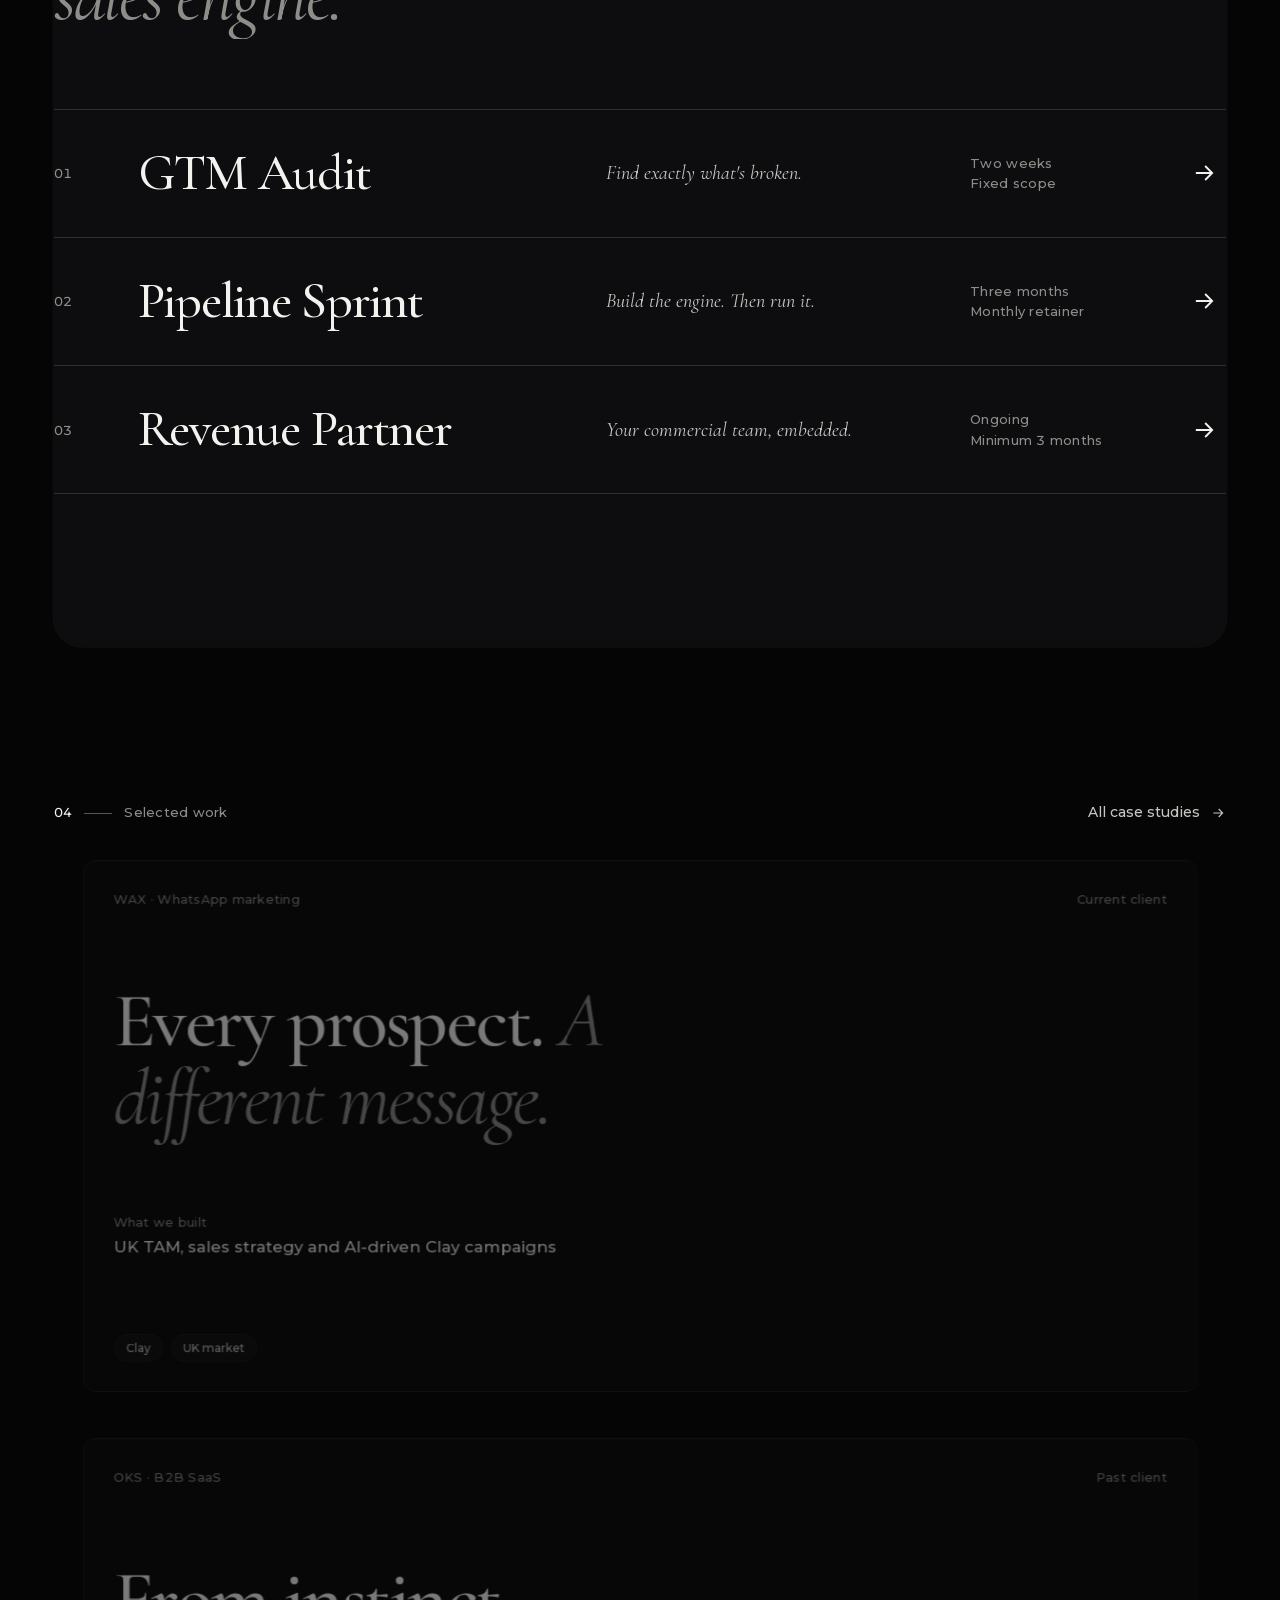
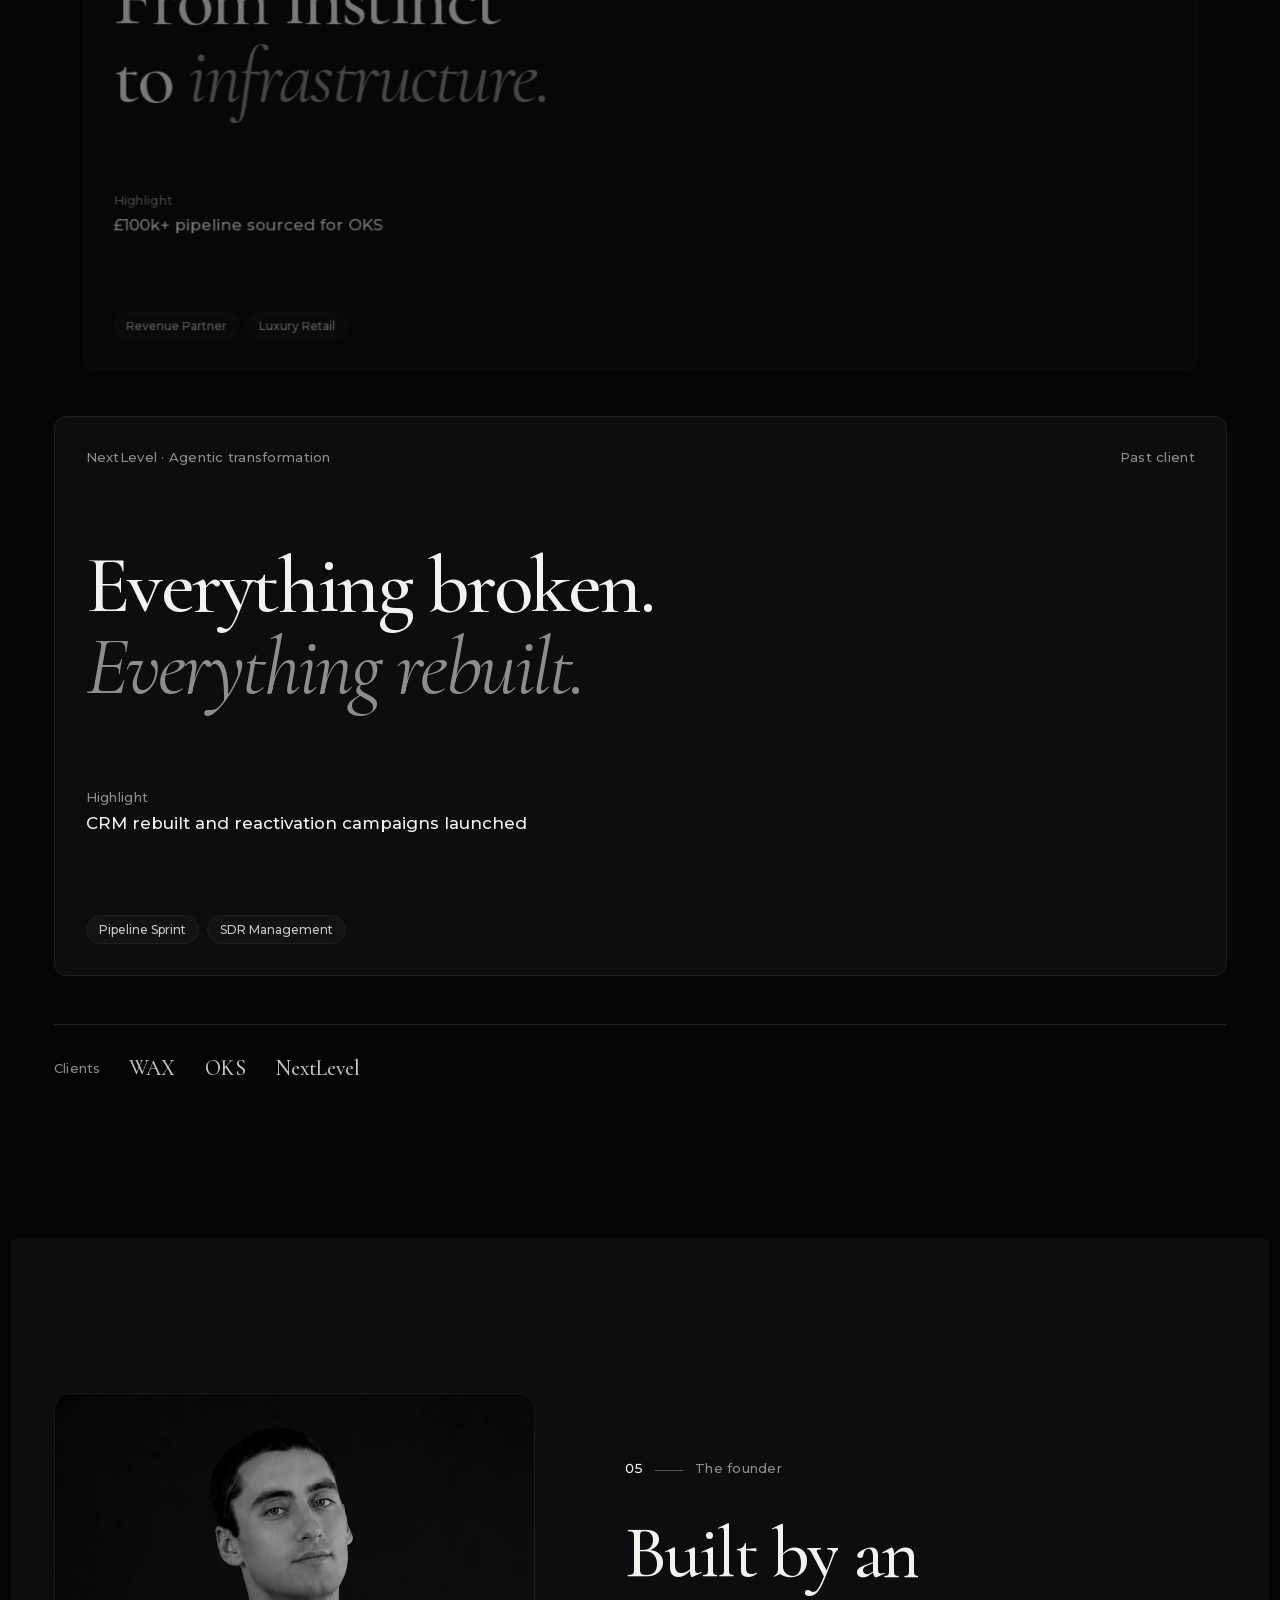
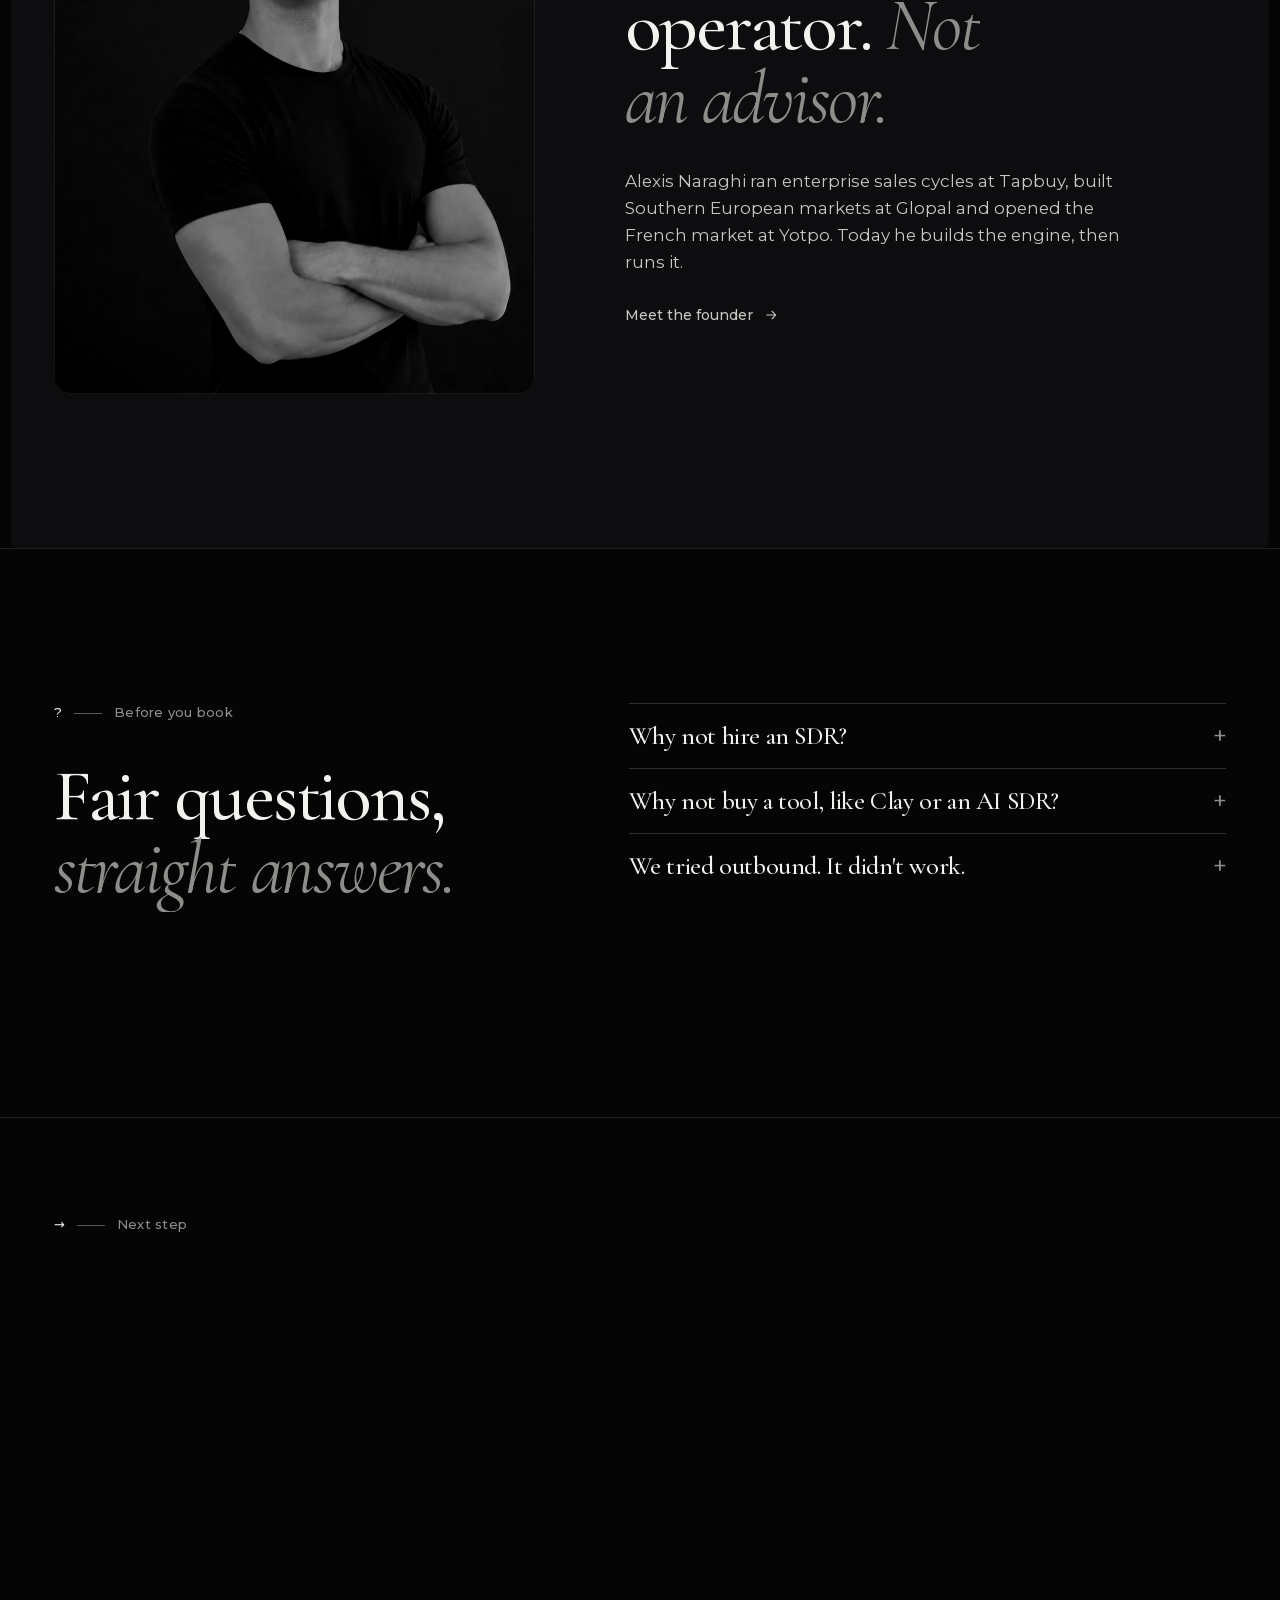
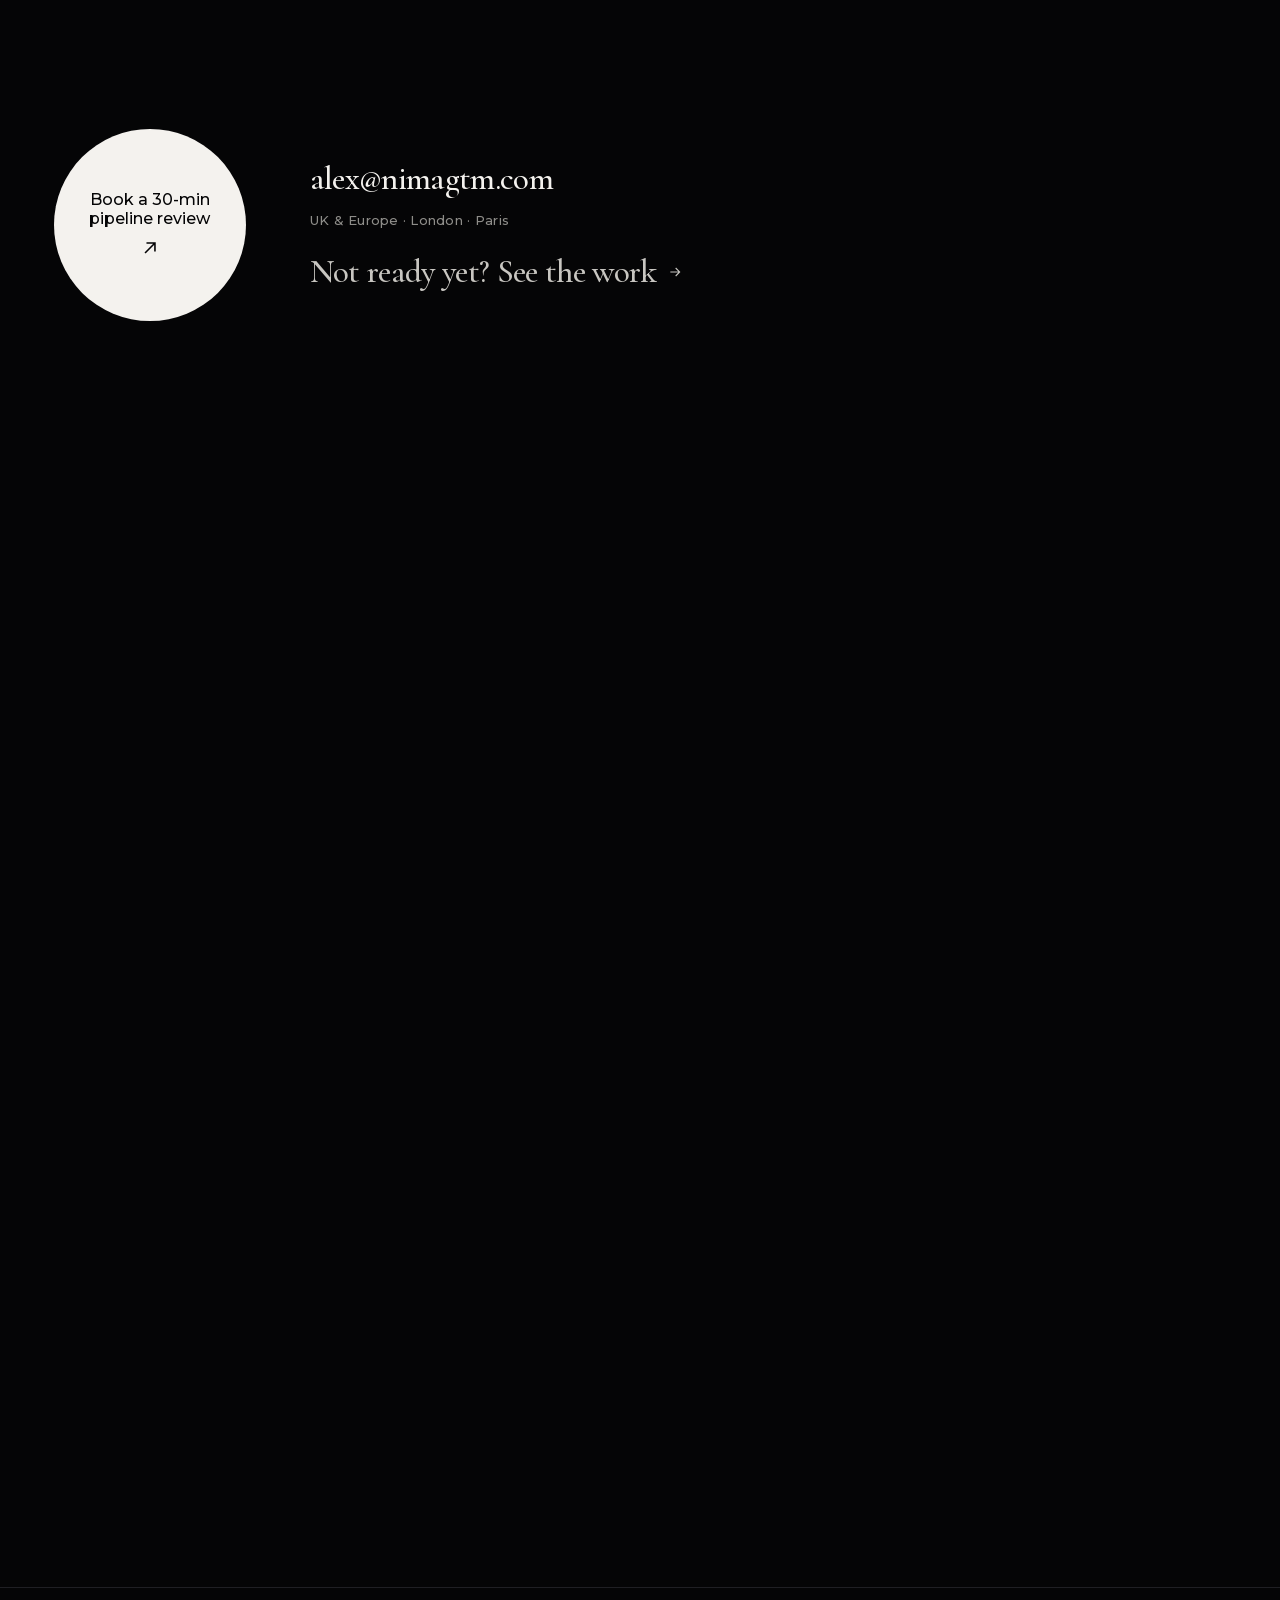
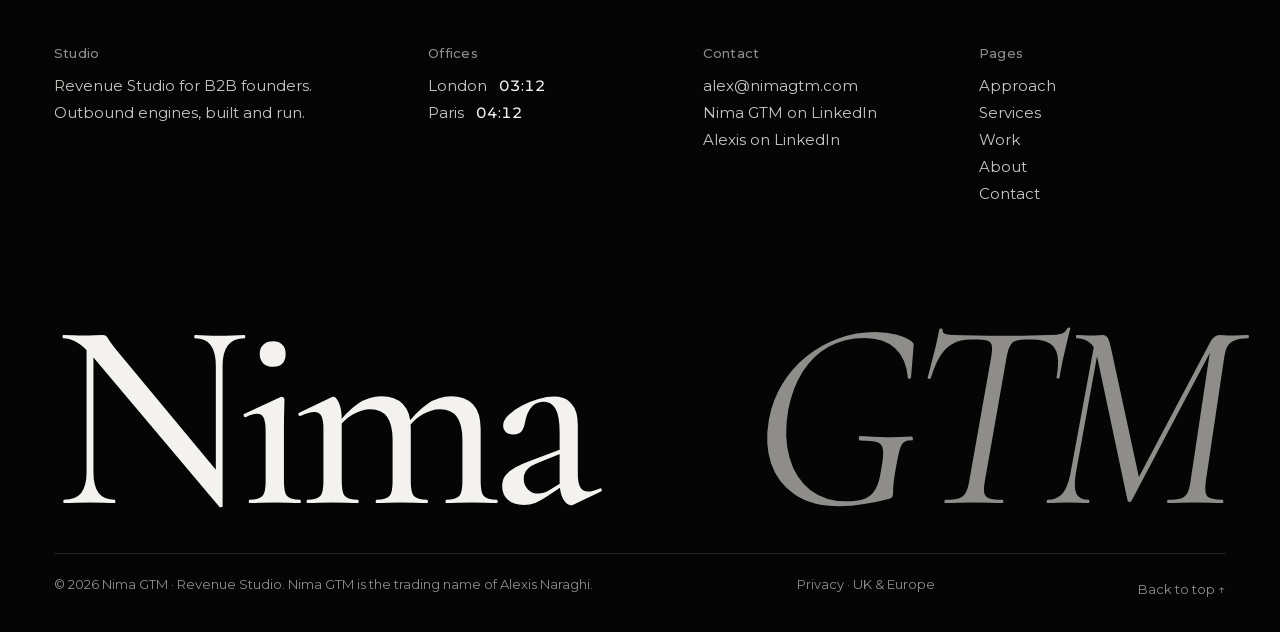
==== commit ba6b21c4: "Always say "UK & Europe", never "UK & France" Geography wording on the site now reads UK & Europe in" ====
--- a/index.html
+++ b/index.html
@@ -4,7 +4,7 @@
 <meta charset="UTF-8">
 <meta name="viewport" content="width=device-width, initial-scale=1, viewport-fit=cover">
 <meta name="theme-color" content="#050506">
-<meta name="description" content="Nima GTM · Revenue Studio. We build the sales engine founders don't have time to build, then we run it. B2B sales consulting across UK &amp; France.">
+<meta name="description" content="Nima GTM · Revenue Studio. We build the sales engine founders don't have time to build, then we run it. B2B sales consulting across UK &amp; Europe.">
 <title>Nima GTM · Revenue Studio</title>
 <link rel="icon" href="assets/favicon.svg" type="image/svg+xml">
 <script>(function(r){var c='js';try{if(matchMedia('(prefers-reduced-motion:reduce)').matches)c+=' rm';else{var n=performance.getEntriesByType('navigation')[0],t=n?n.type:'navigate',s=false;try{s=!!document.referrer&&new URL(document.referrer).host===location.host}catch(x){}if(s&&t==='navigate')c+=' wipe-in';else if(!s&&t==='navigate')c+=' pl-on'}}catch(e){}r.className=c;setTimeout(function(){if(!window.__n)r.className=''},5000)})(document.documentElement)</script>
@@ -88,9 +88,9 @@
   <div class="wrap">
     <div class="lab label"><span>02</span><span>Founder's track record</span></div>
     <div class="num-g">
-      <div class="nc rv"><div class="nv" role="img" aria-label="£1M+"><span class="cu">£</span><span class="od" data-n="1">1</span><span class="cu">M+</span></div><p>Closed new business across UK &amp; France</p></div>
+      <div class="nc rv"><div class="nv" role="img" aria-label="£1M+"><span class="cu">£</span><span class="od" data-n="1">1</span><span class="cu">M+</span></div><p>Closed new business across UK &amp; Europe</p></div>
       <div class="nc rv"><div class="nv" role="img" aria-label="£2M+"><span class="cu">£</span><span class="od" data-n="2">2</span><span class="cu">M+</span></div><p>ACV qualified in enterprise pipeline</p></div>
-      <div class="nc rv"><div class="nv" role="img" aria-label="5+"><span class="od" data-n="5">5</span><span class="cu">+</span></div><p>Years operating across UK, France &amp; Southern Europe</p></div>
+      <div class="nc rv"><div class="nv" role="img" aria-label="5+"><span class="od" data-n="5">5</span><span class="cu">+</span></div><p>Years operating across UK &amp; Europe</p></div>
       <div class="nc rv"><div class="nv" role="img" aria-label="4"><span class="od" data-n="4">4</span></div><p>Working languages: English, French, Italian, Farsi</p></div>
     </div>
   </div>
@@ -100,7 +100,7 @@
   <div class="wrap chn-g">
     <div class="lab label"><span>UK ⇄ FR</span><span>Across the Channel</span></div>
     <h2 class="h2 sp">Selling across the Channel? <em>You need two playbooks.</em></h2>
-    <p class="lead sw">Most founders copy their home playbook. The UK and France need two: different first messages, different proof, different calendars. We build and run both, in English and in French.</p>
+    <p class="lead sw">Most founders copy their home playbook. Selling between the UK and Europe takes two: different first messages, different proof, different calendars. We build and run both, in English and in French.</p>
   </div>
 </section>
 
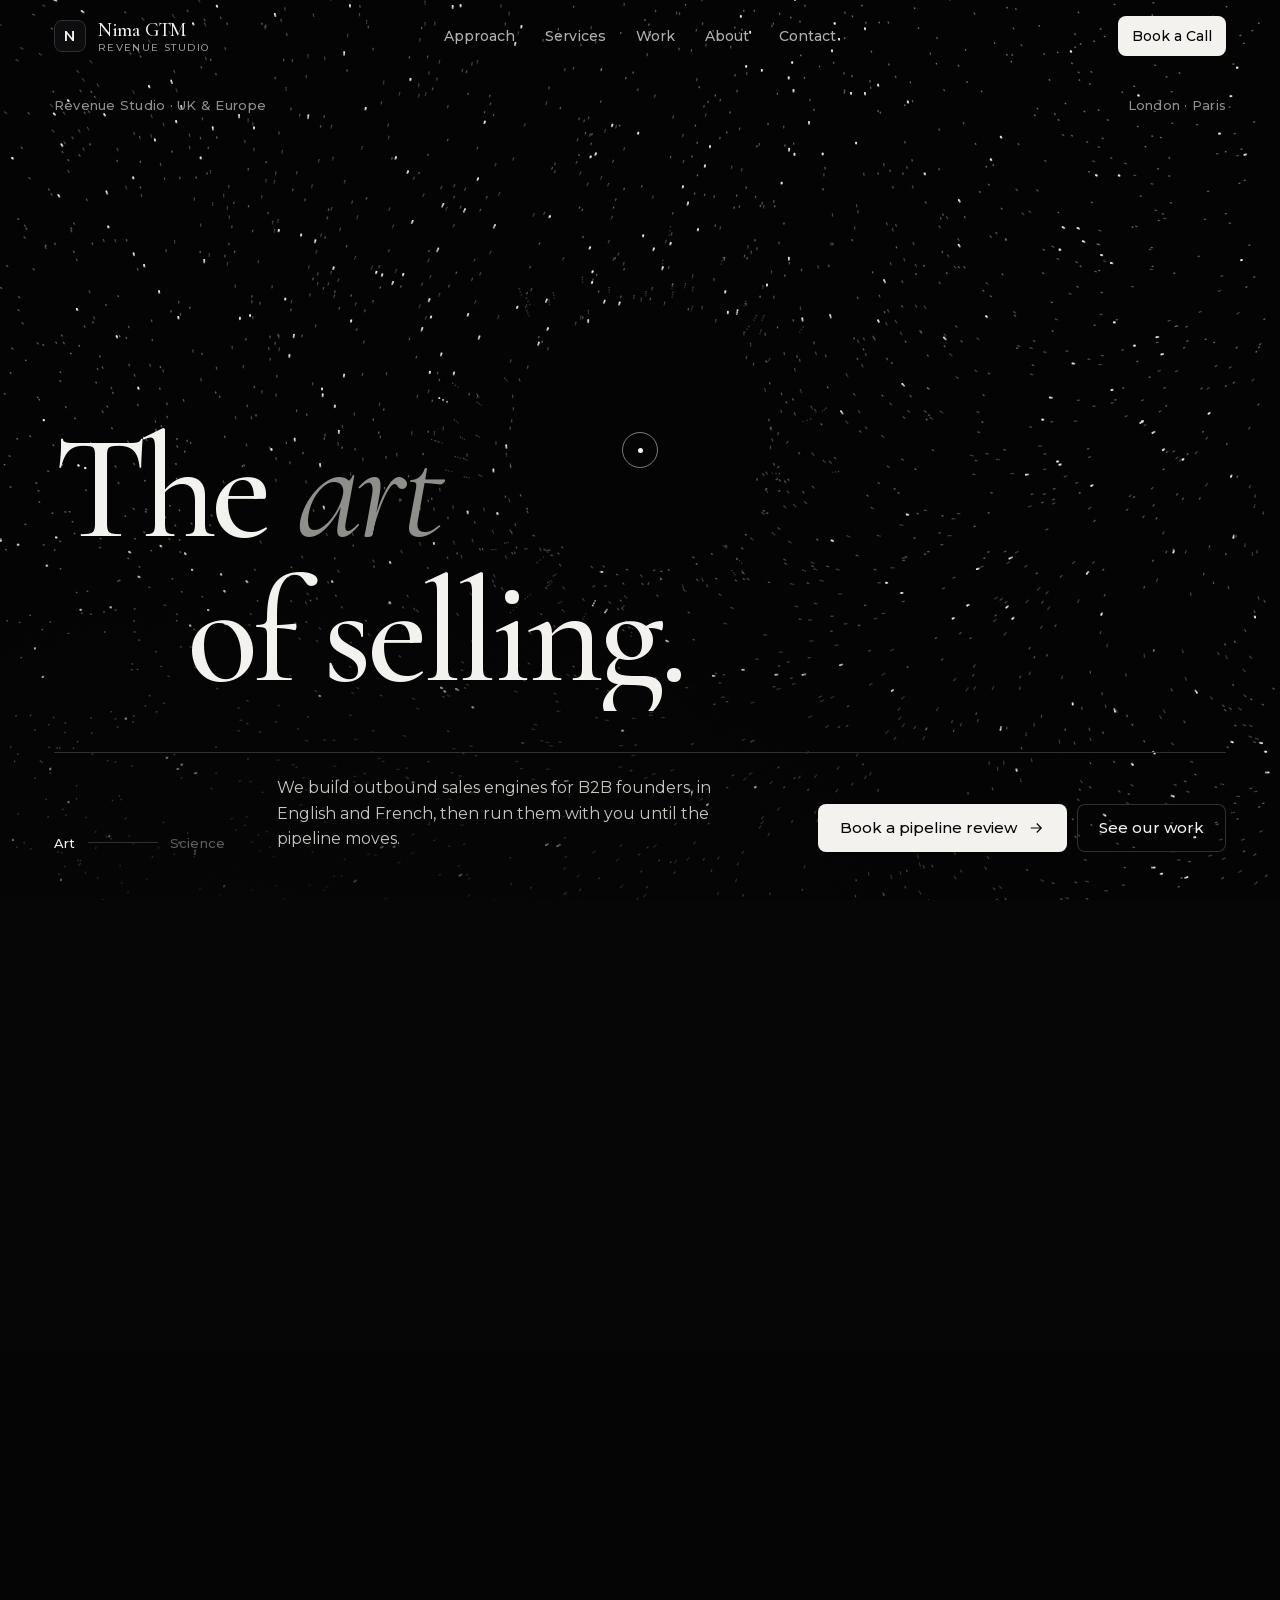
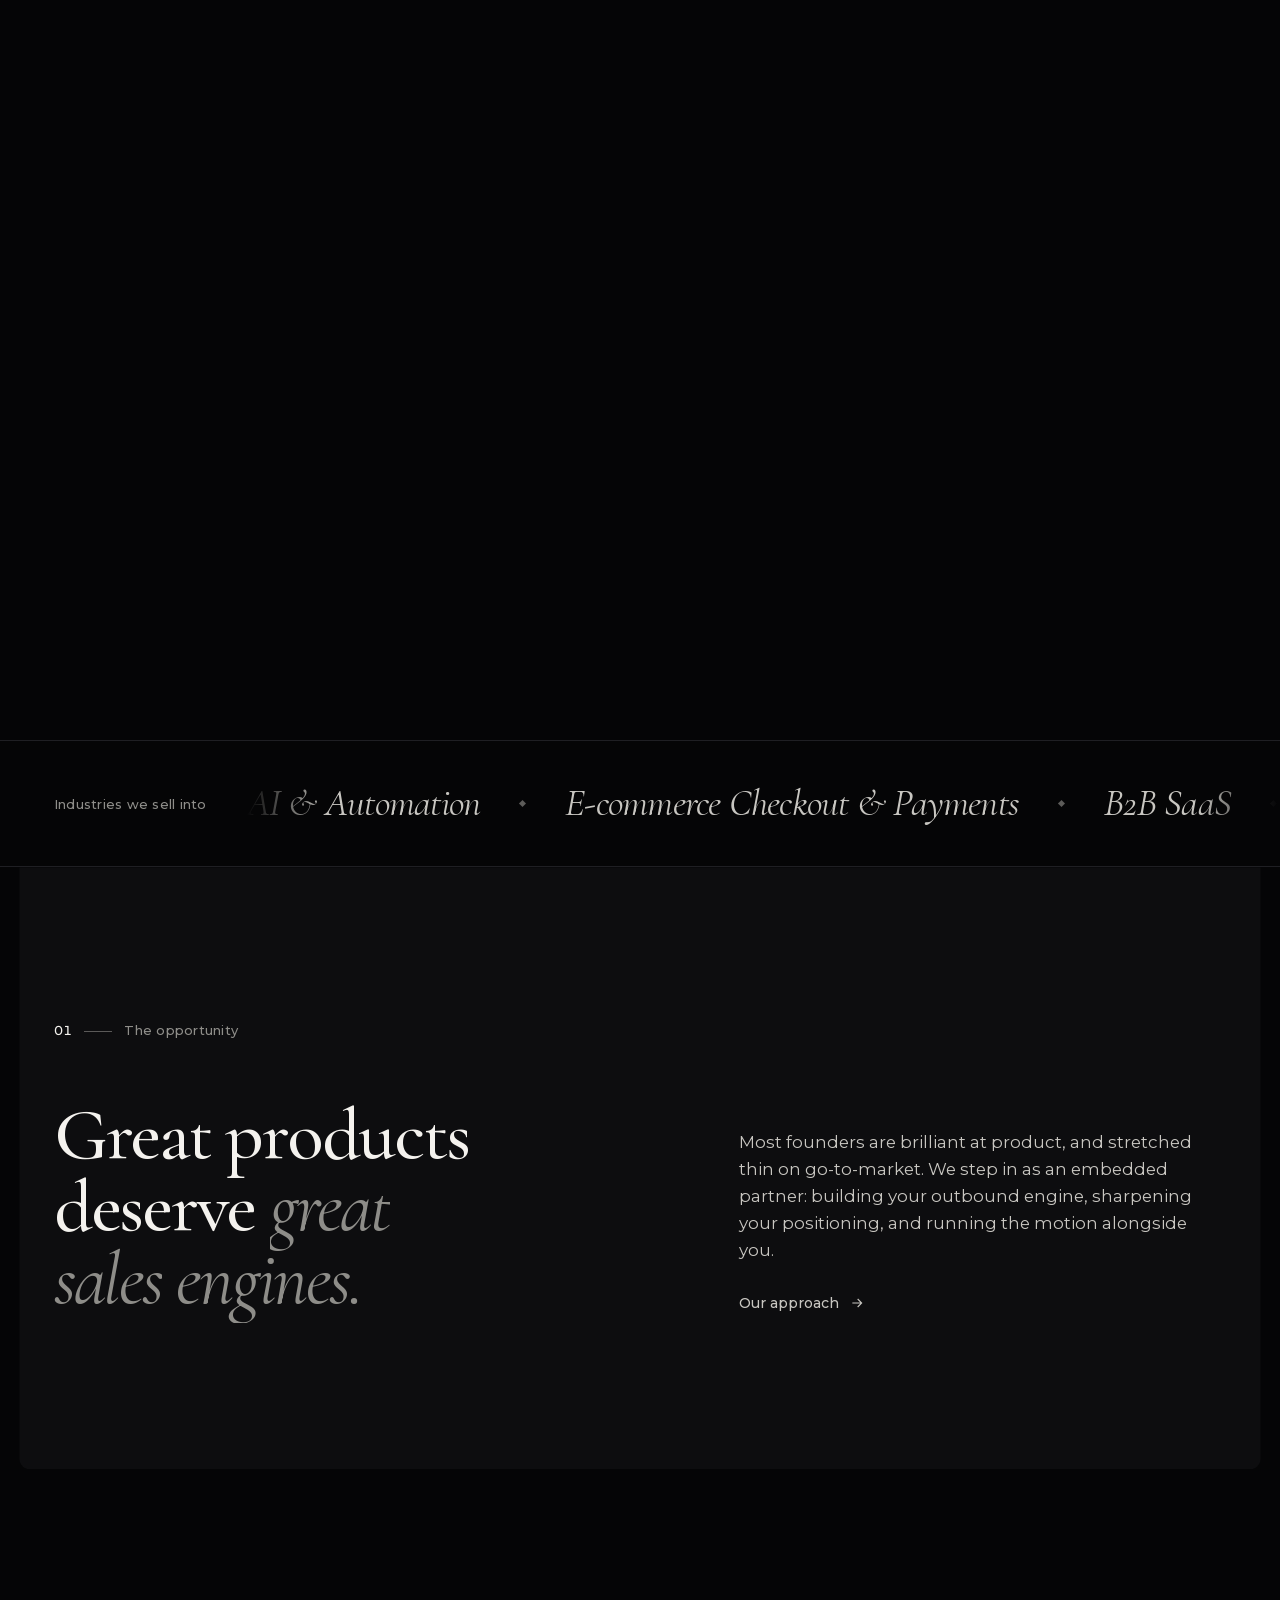
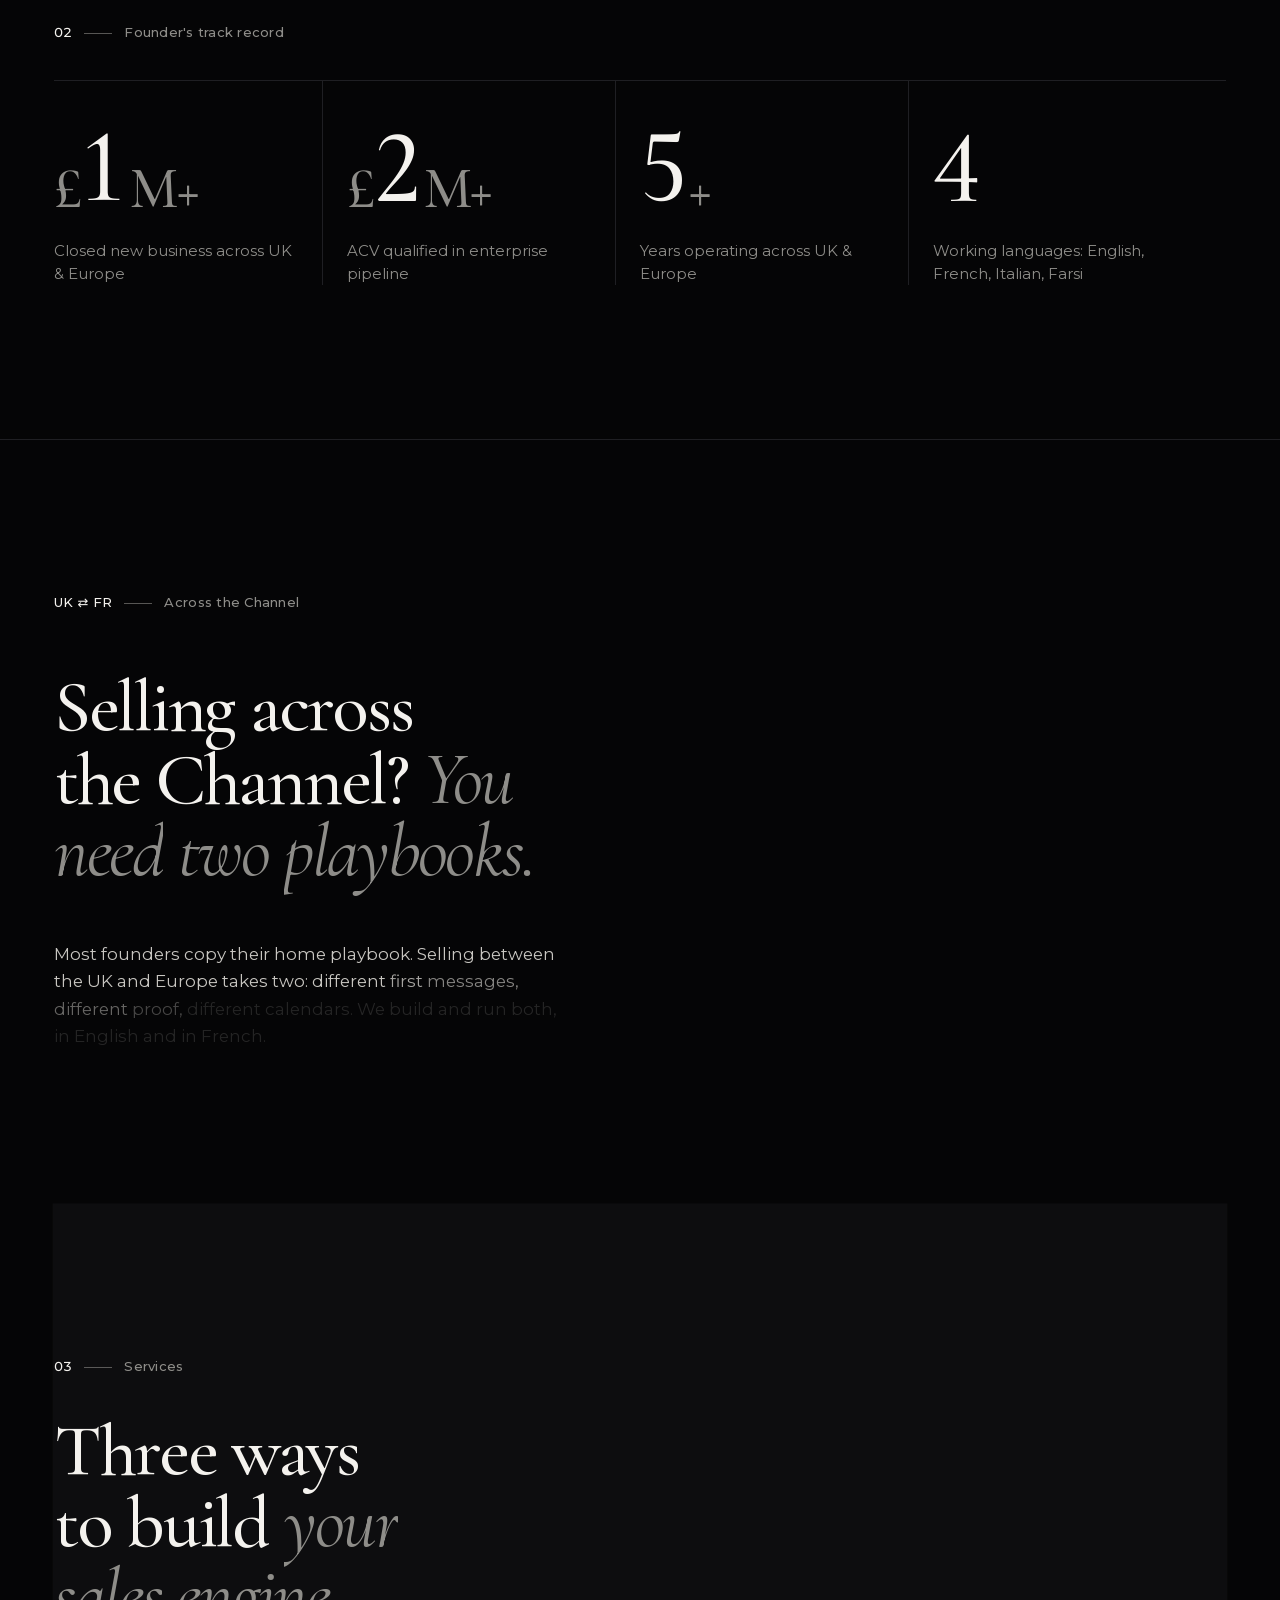
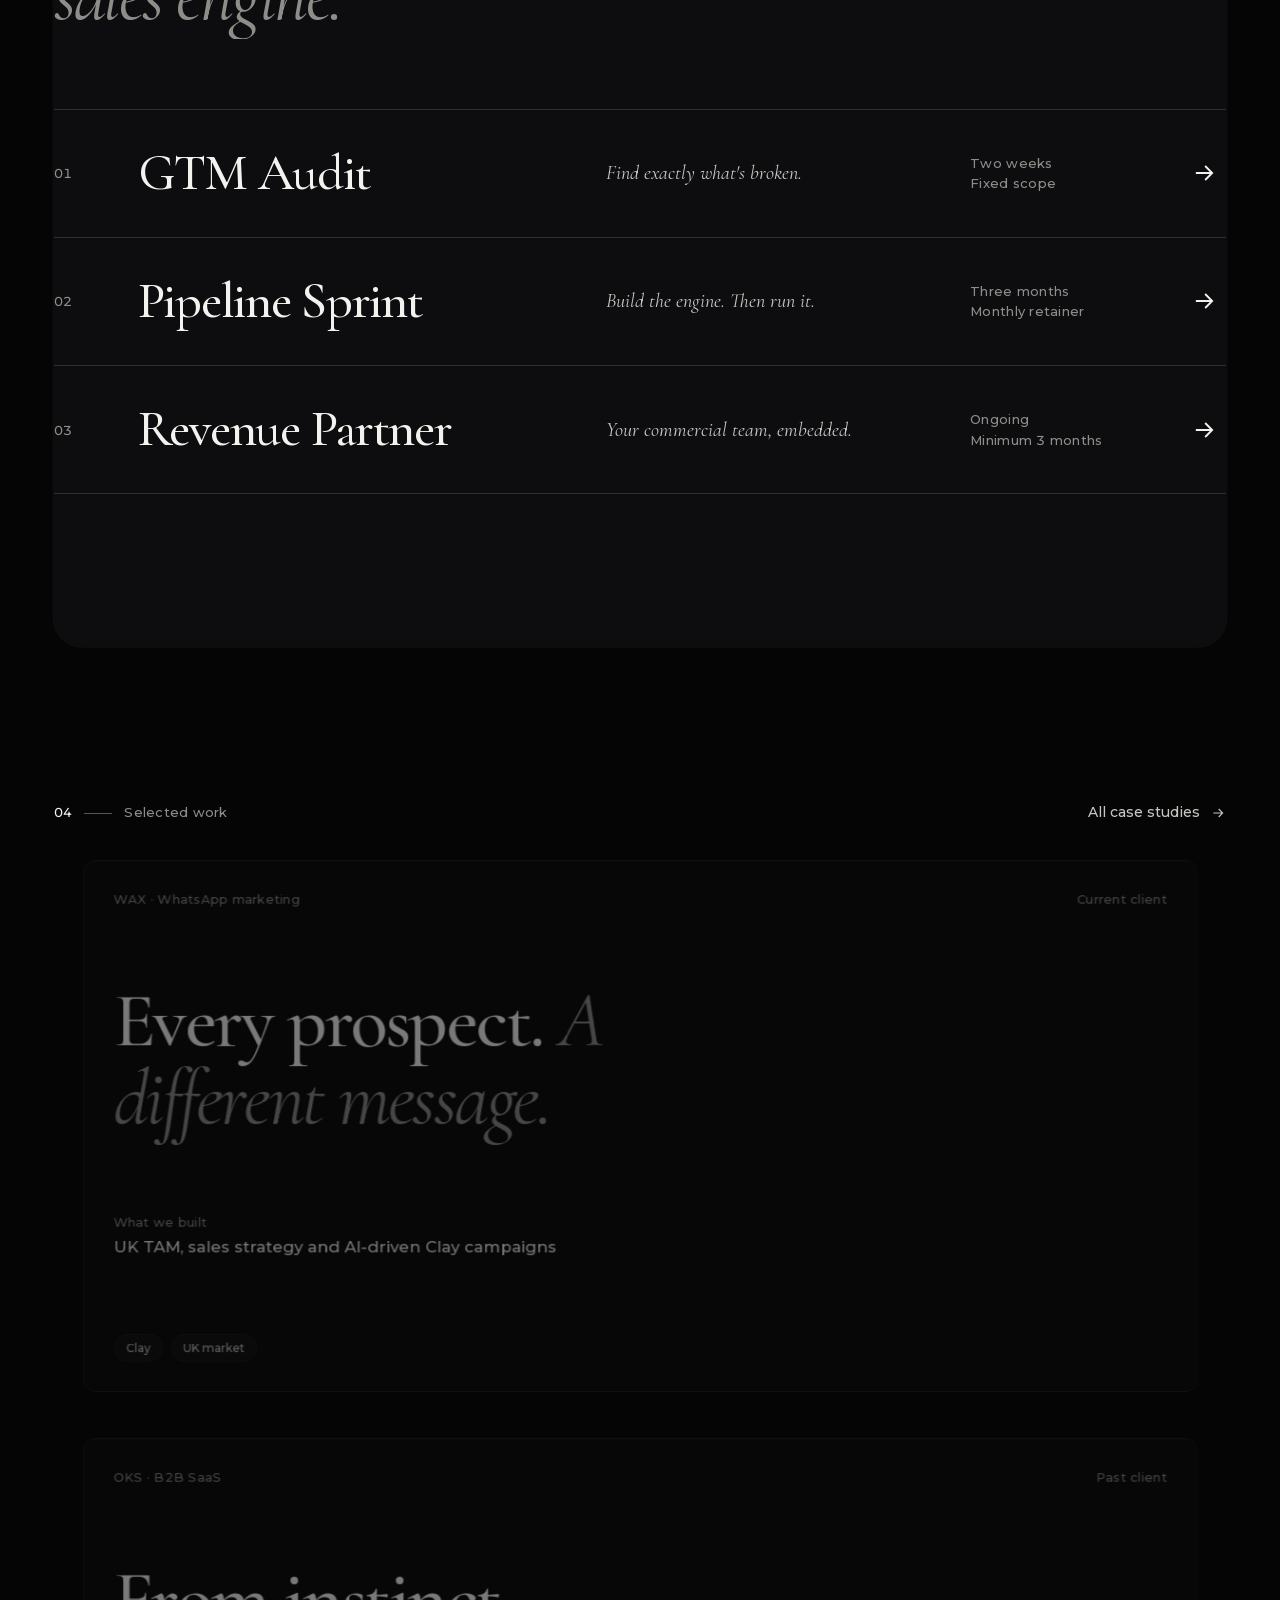
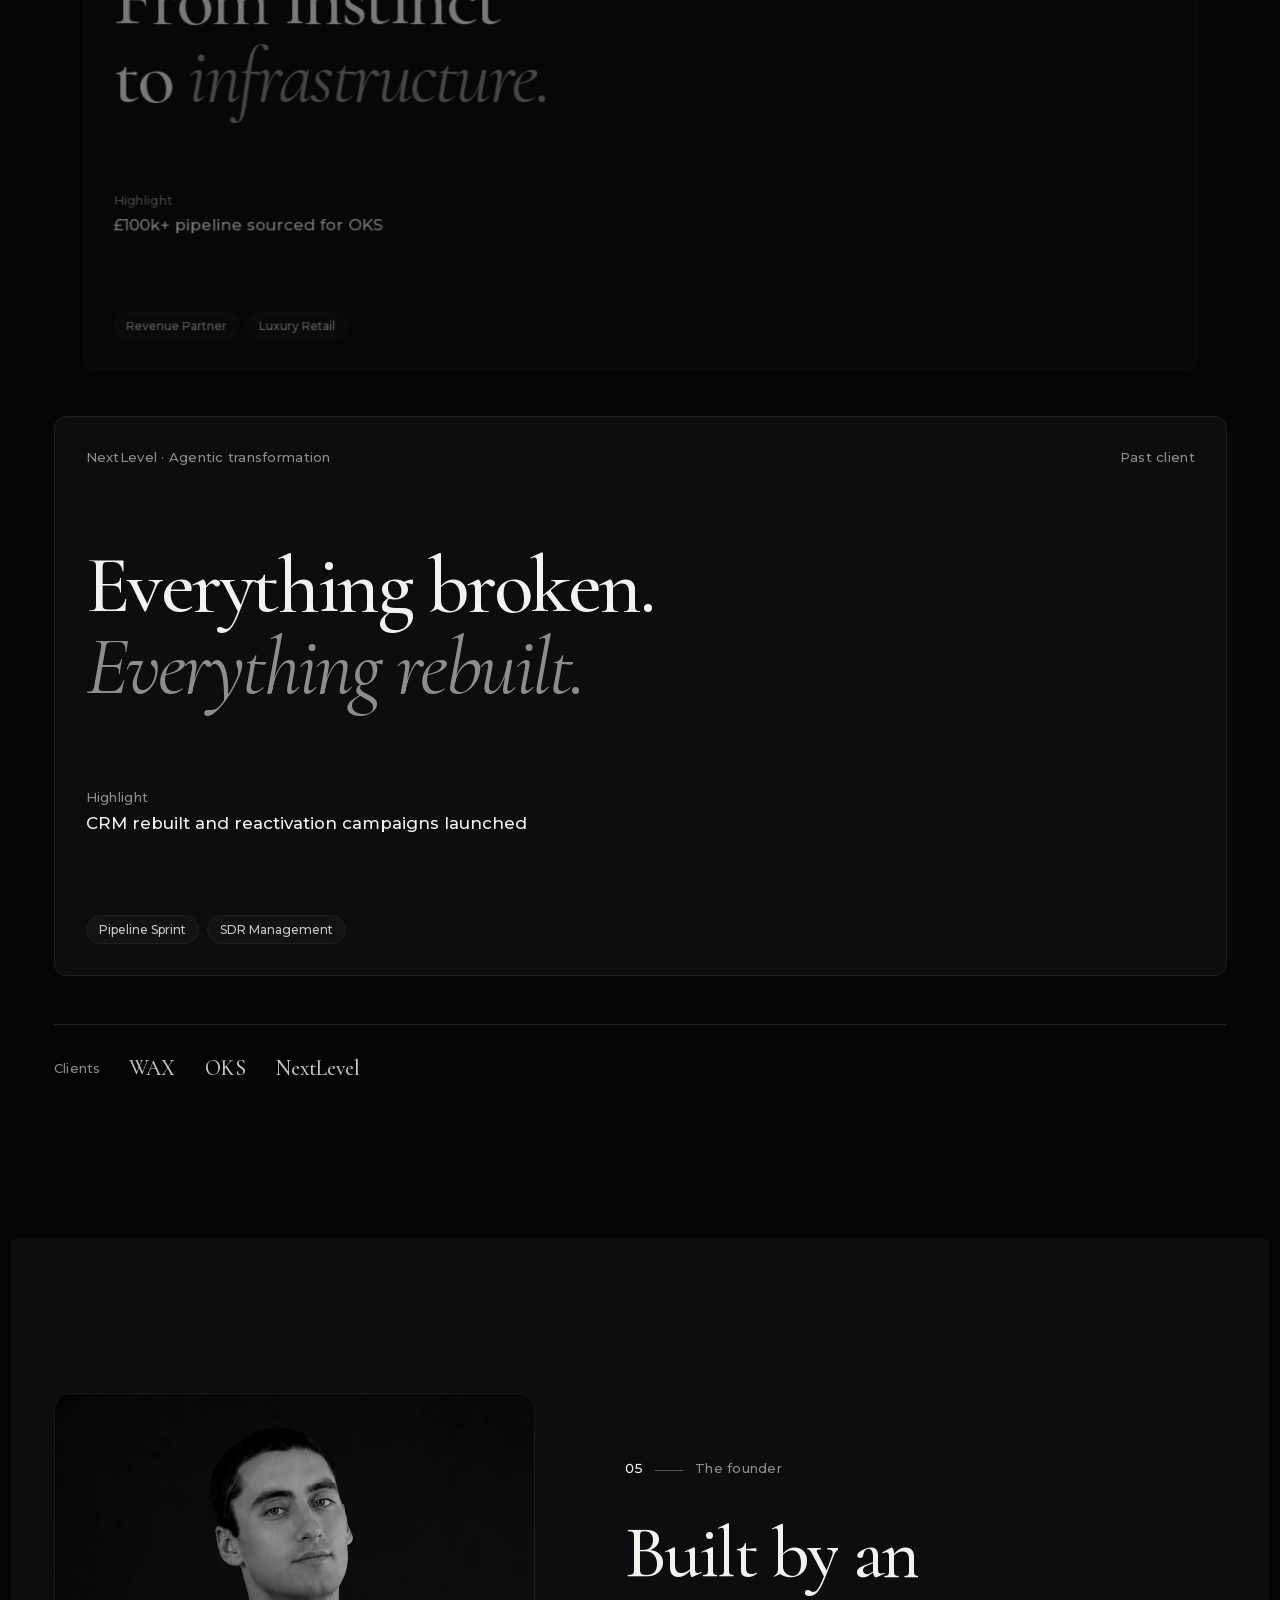
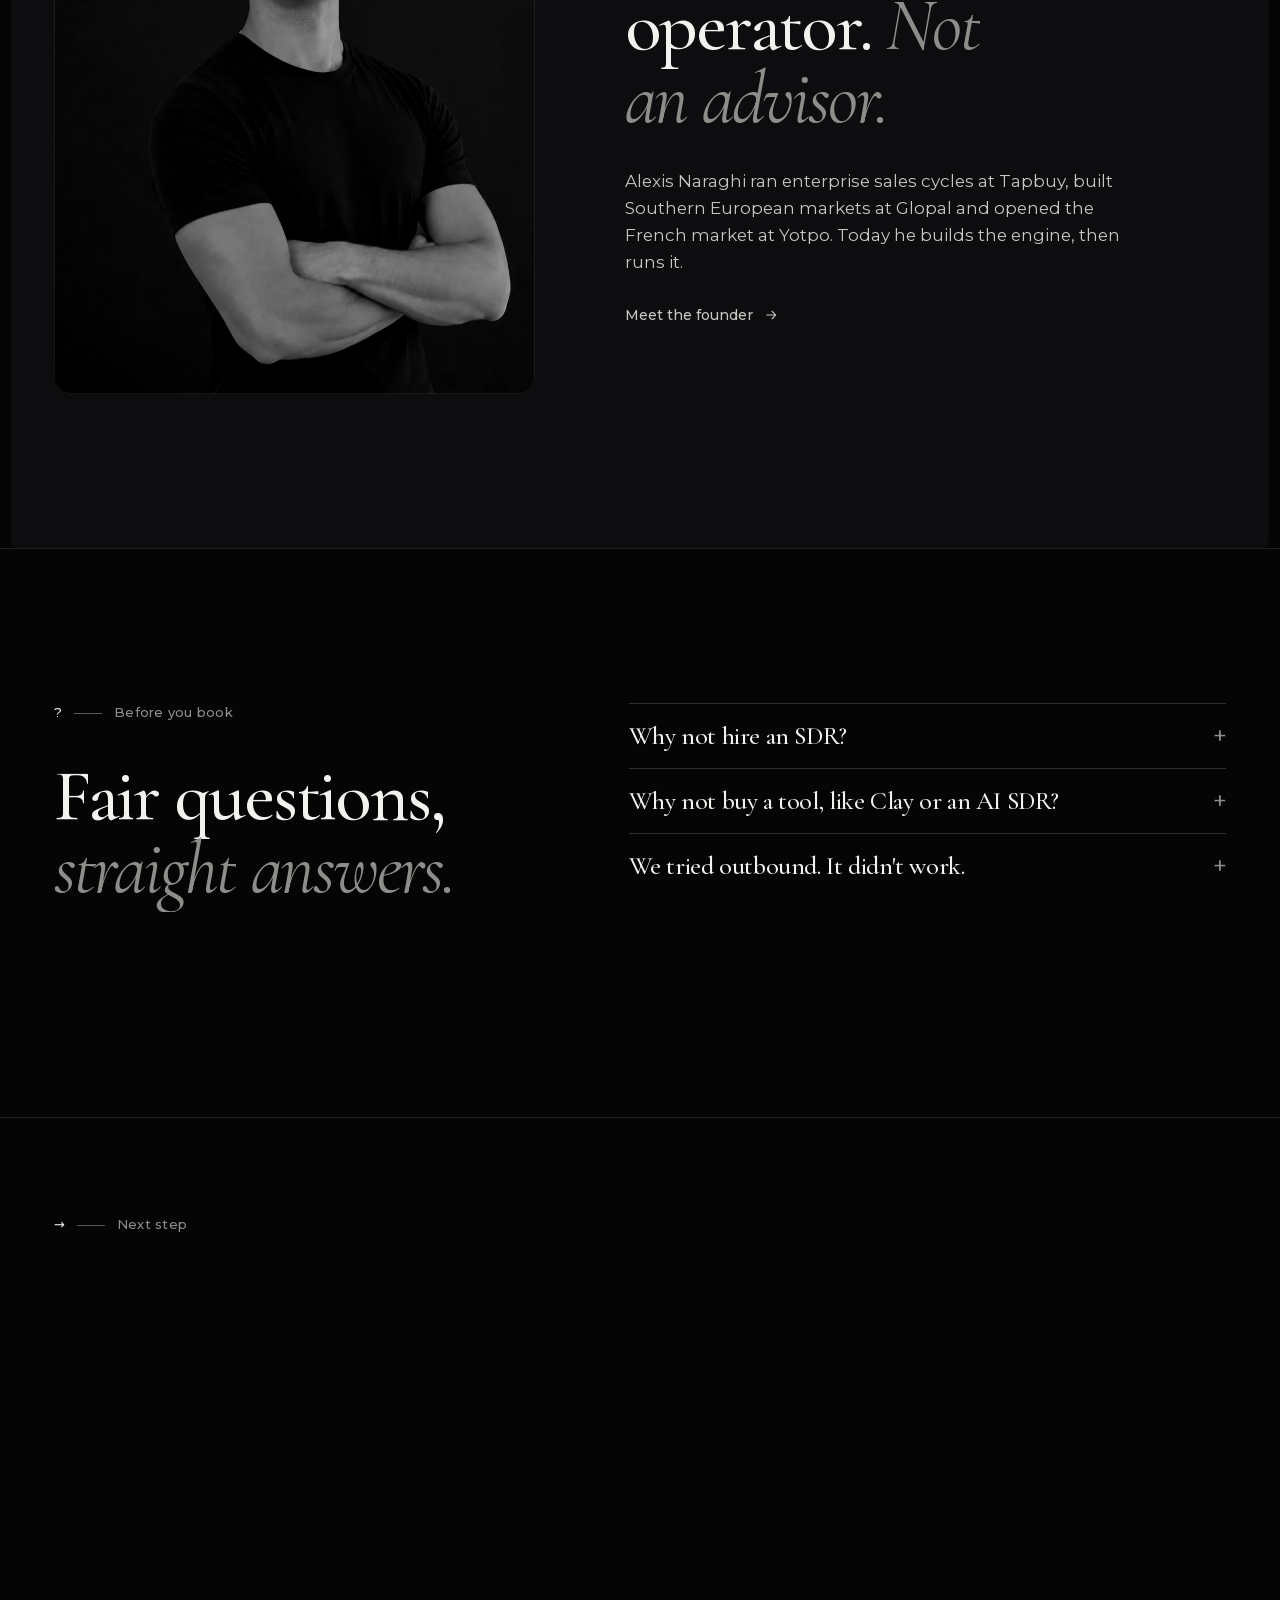
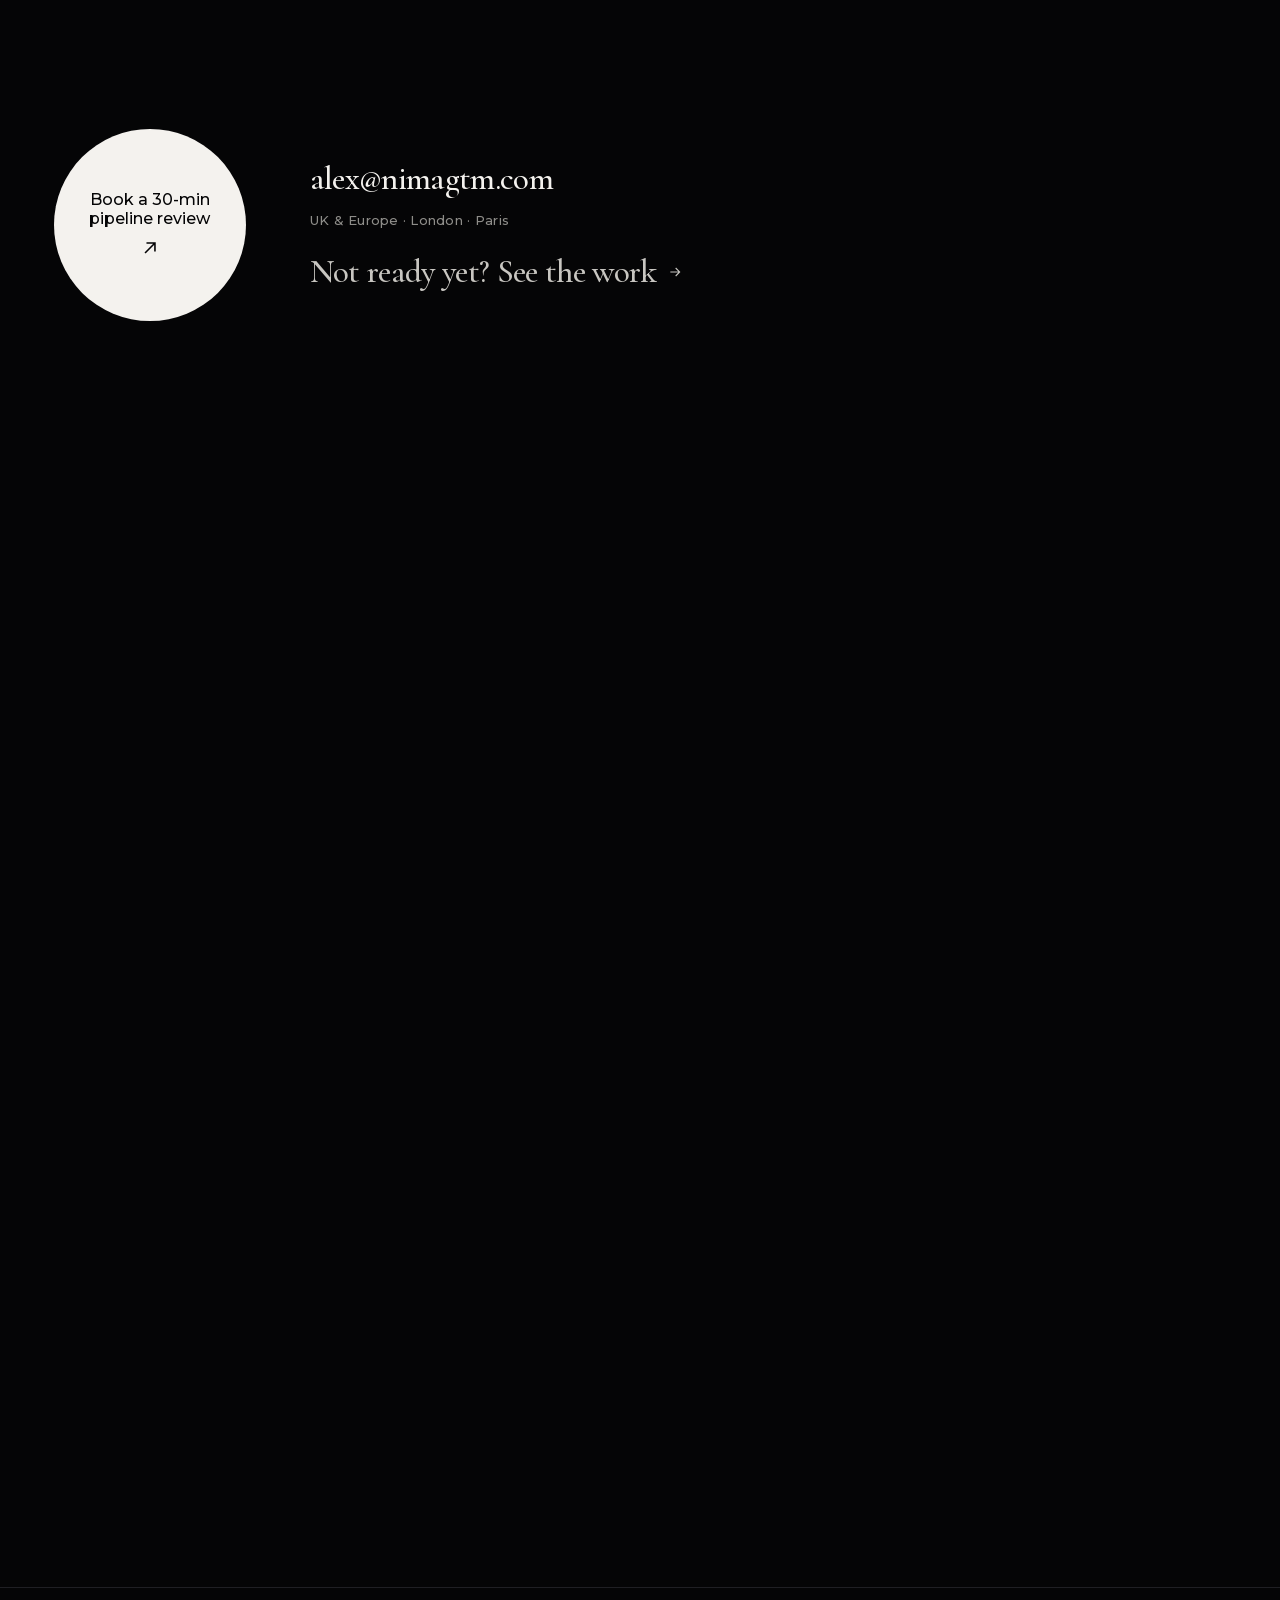
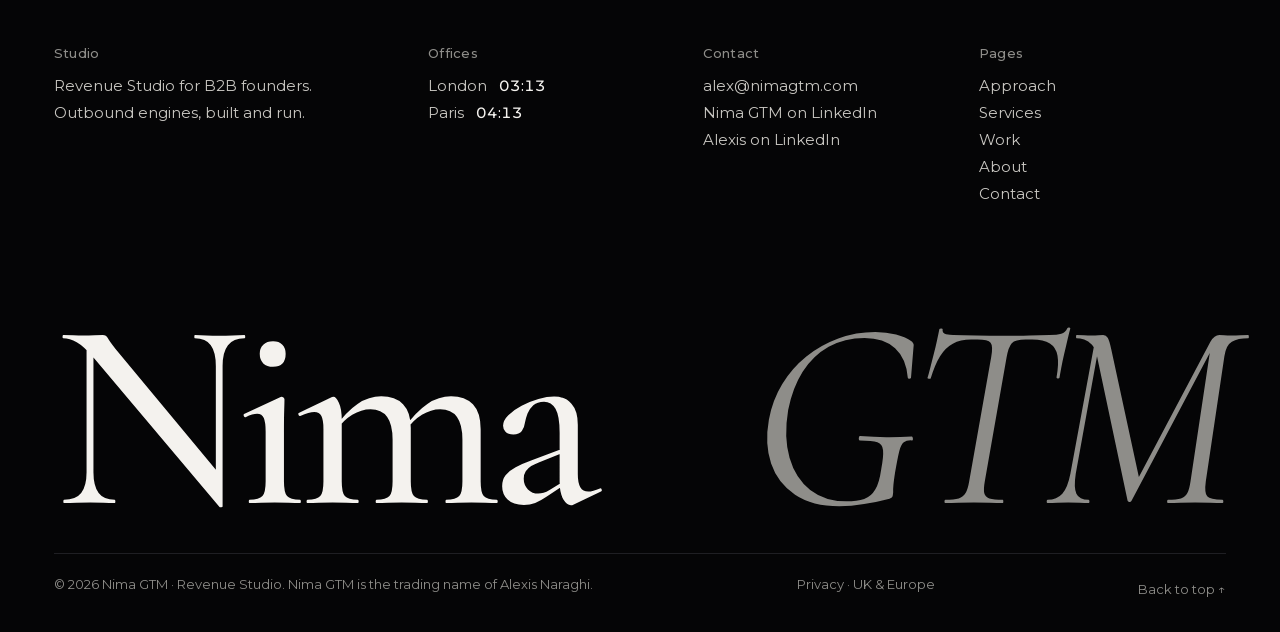
==== commit 8d4e53a4: "Home: improve meta description Co-Authored-By: Claude Sonnet 5.5 <noreply@anthropic.com>" ====
--- a/index.html
+++ b/index.html
@@ -4,7 +4,7 @@
 <meta charset="UTF-8">
 <meta name="viewport" content="width=device-width, initial-scale=1, viewport-fit=cover">
 <meta name="theme-color" content="#050506">
-<meta name="description" content="Nima GTM · Revenue Studio. We build the sales engine founders don't have time to build, then we run it. B2B sales consulting across UK &amp; Europe.">
+<meta name="description" content="Nima GTM builds and runs outbound sales engines for B2B founders across the UK and Europe, in English and French. Book a 30-minute pipeline review.">
 <title>Nima GTM · Revenue Studio</title>
 <link rel="icon" href="assets/favicon.svg" type="image/svg+xml">
 <script>(function(r){var c='js';try{if(matchMedia('(prefers-reduced-motion:reduce)').matches)c+=' rm';else{var n=performance.getEntriesByType('navigation')[0],t=n?n.type:'navigate',s=false;try{s=!!document.referrer&&new URL(document.referrer).host===location.host}catch(x){}if(s&&t==='navigate')c+=' wipe-in';else if(!s&&t==='navigate')c+=' pl-on'}}catch(e){}r.className=c;setTimeout(function(){if(!window.__n)r.className=''},5000)})(document.documentElement)</script>
